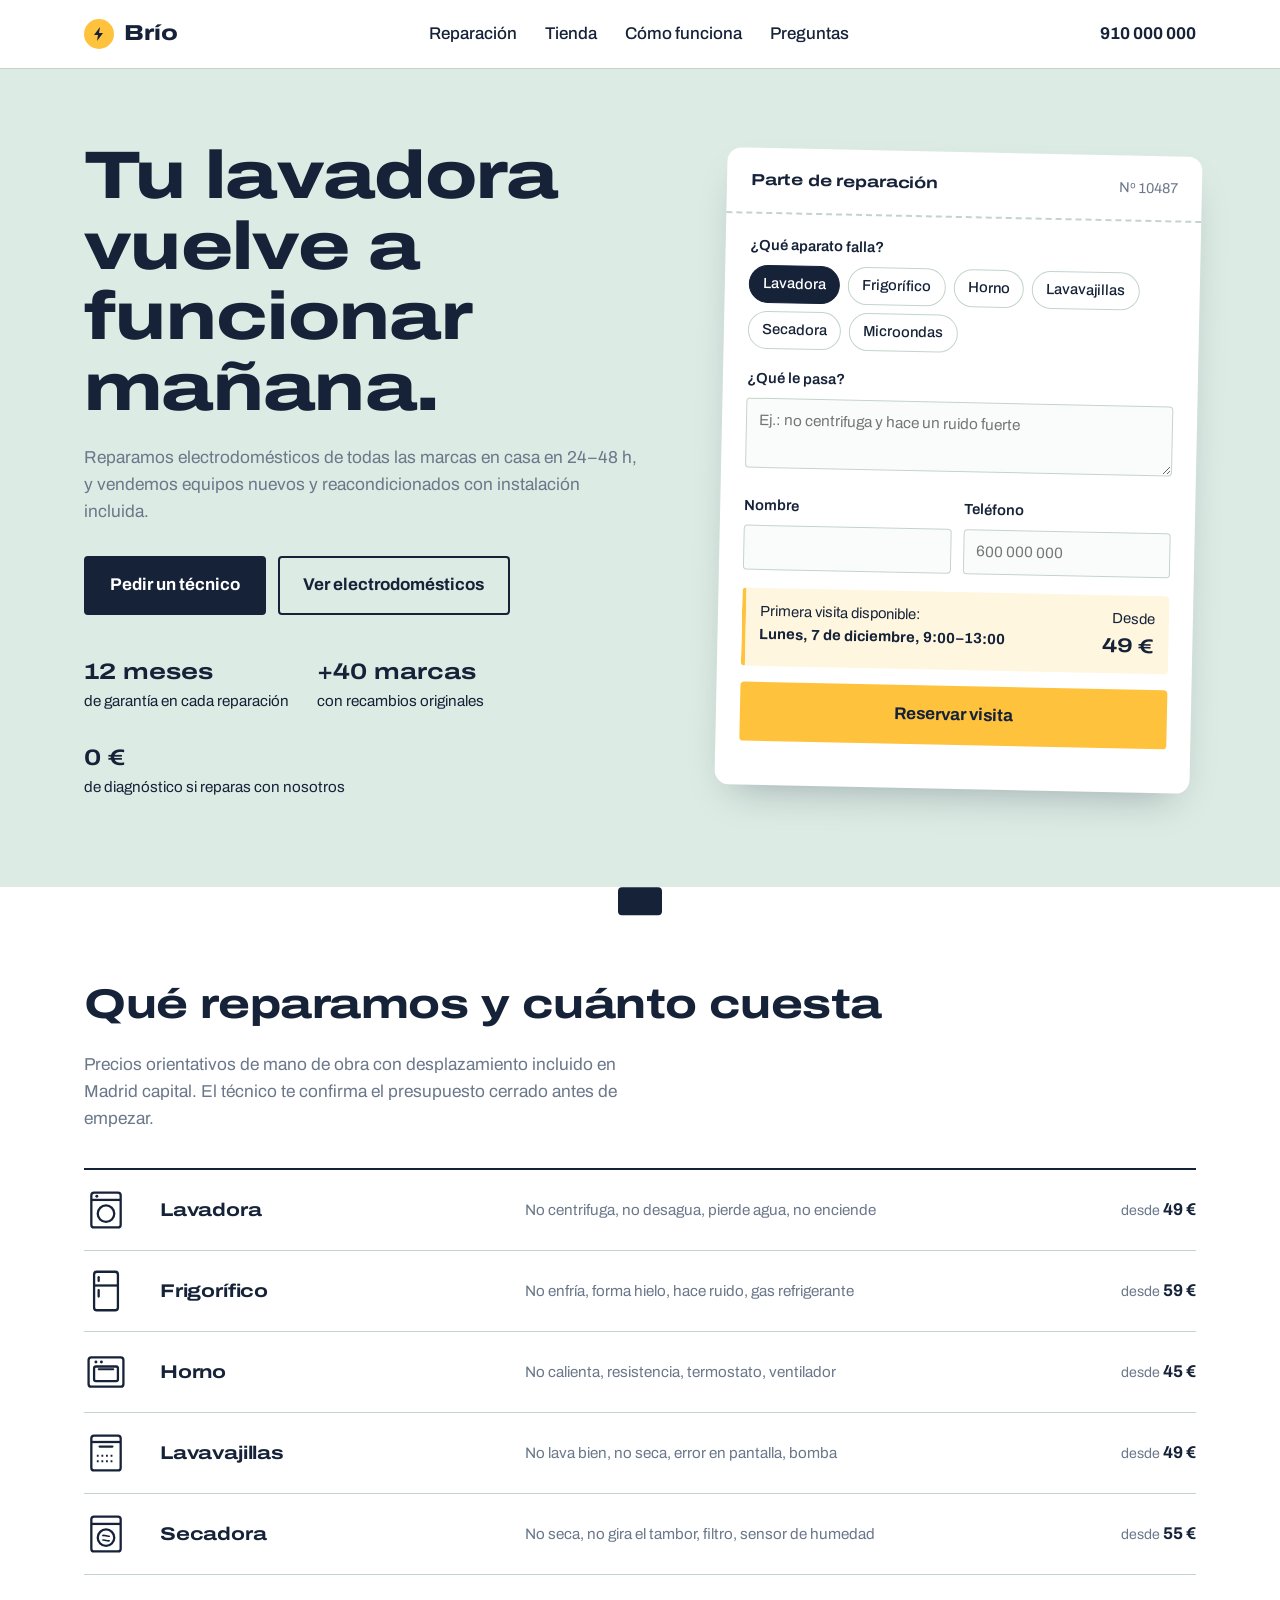
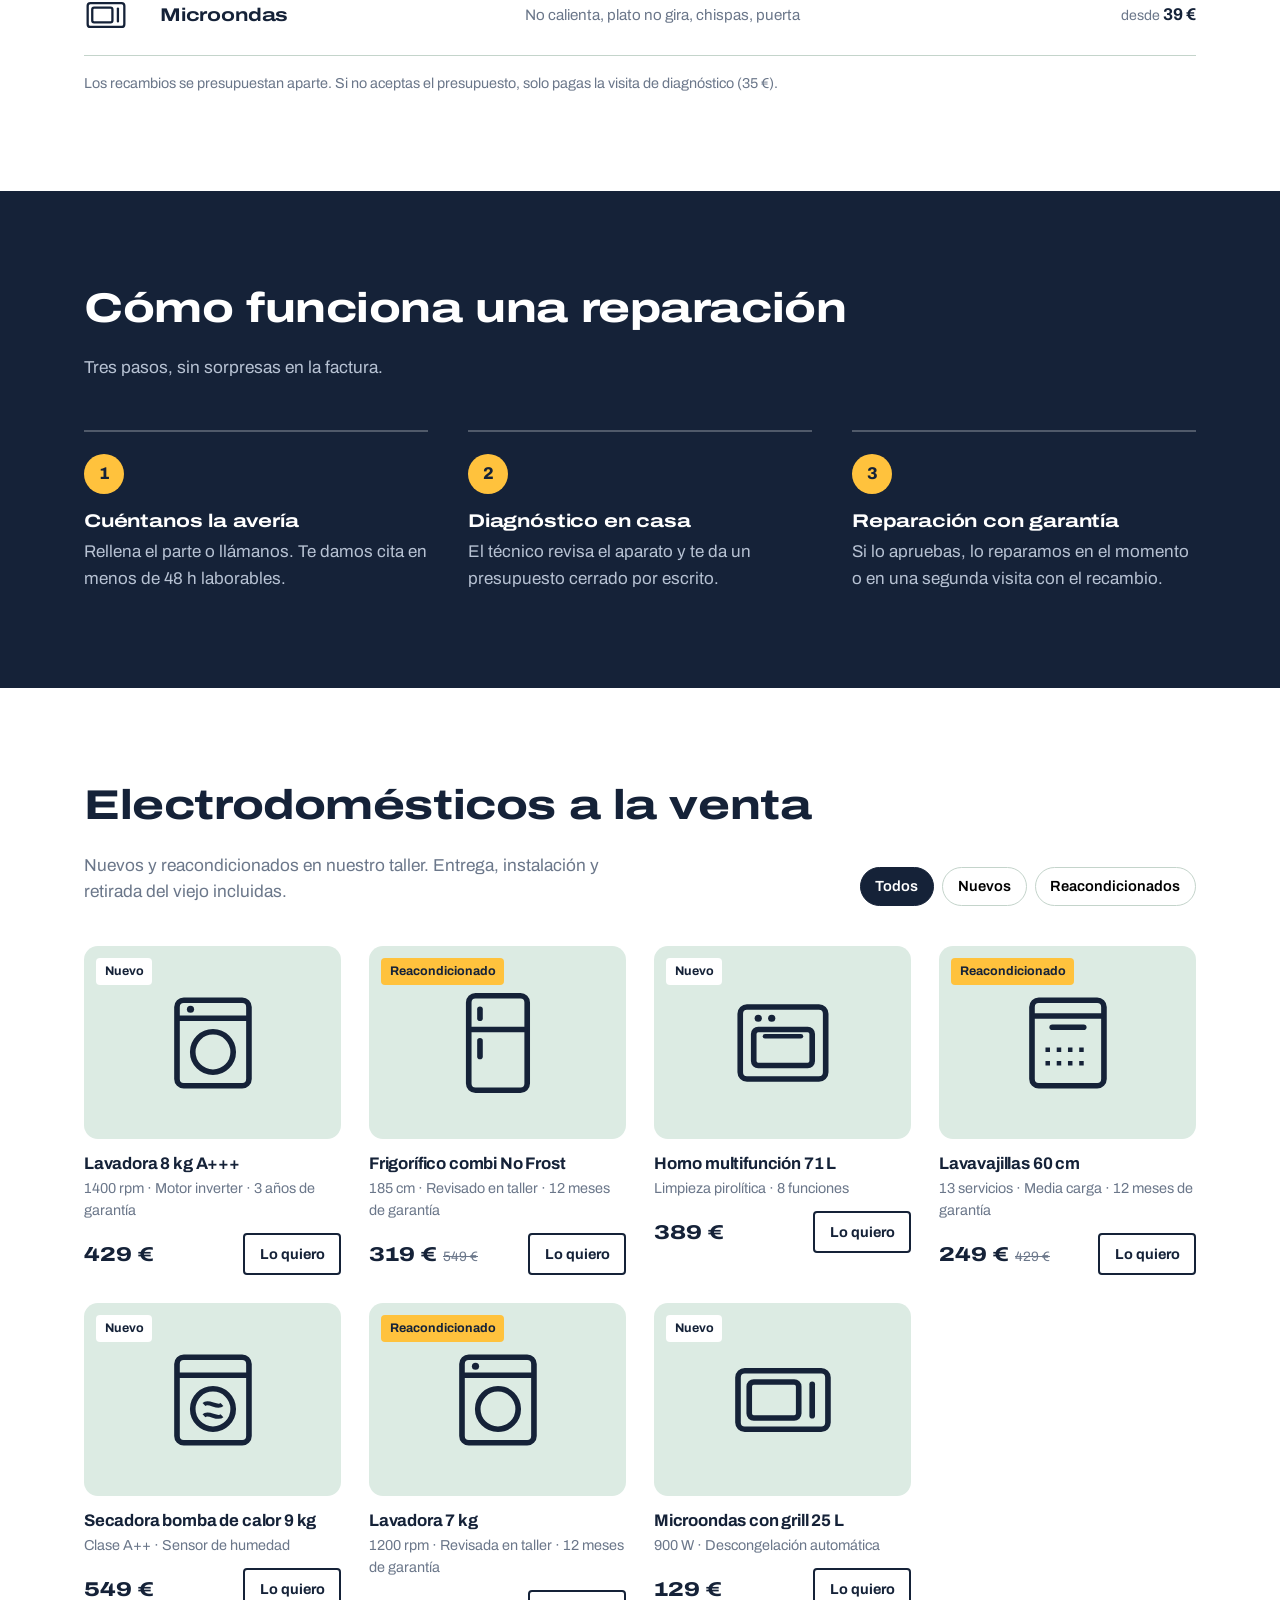
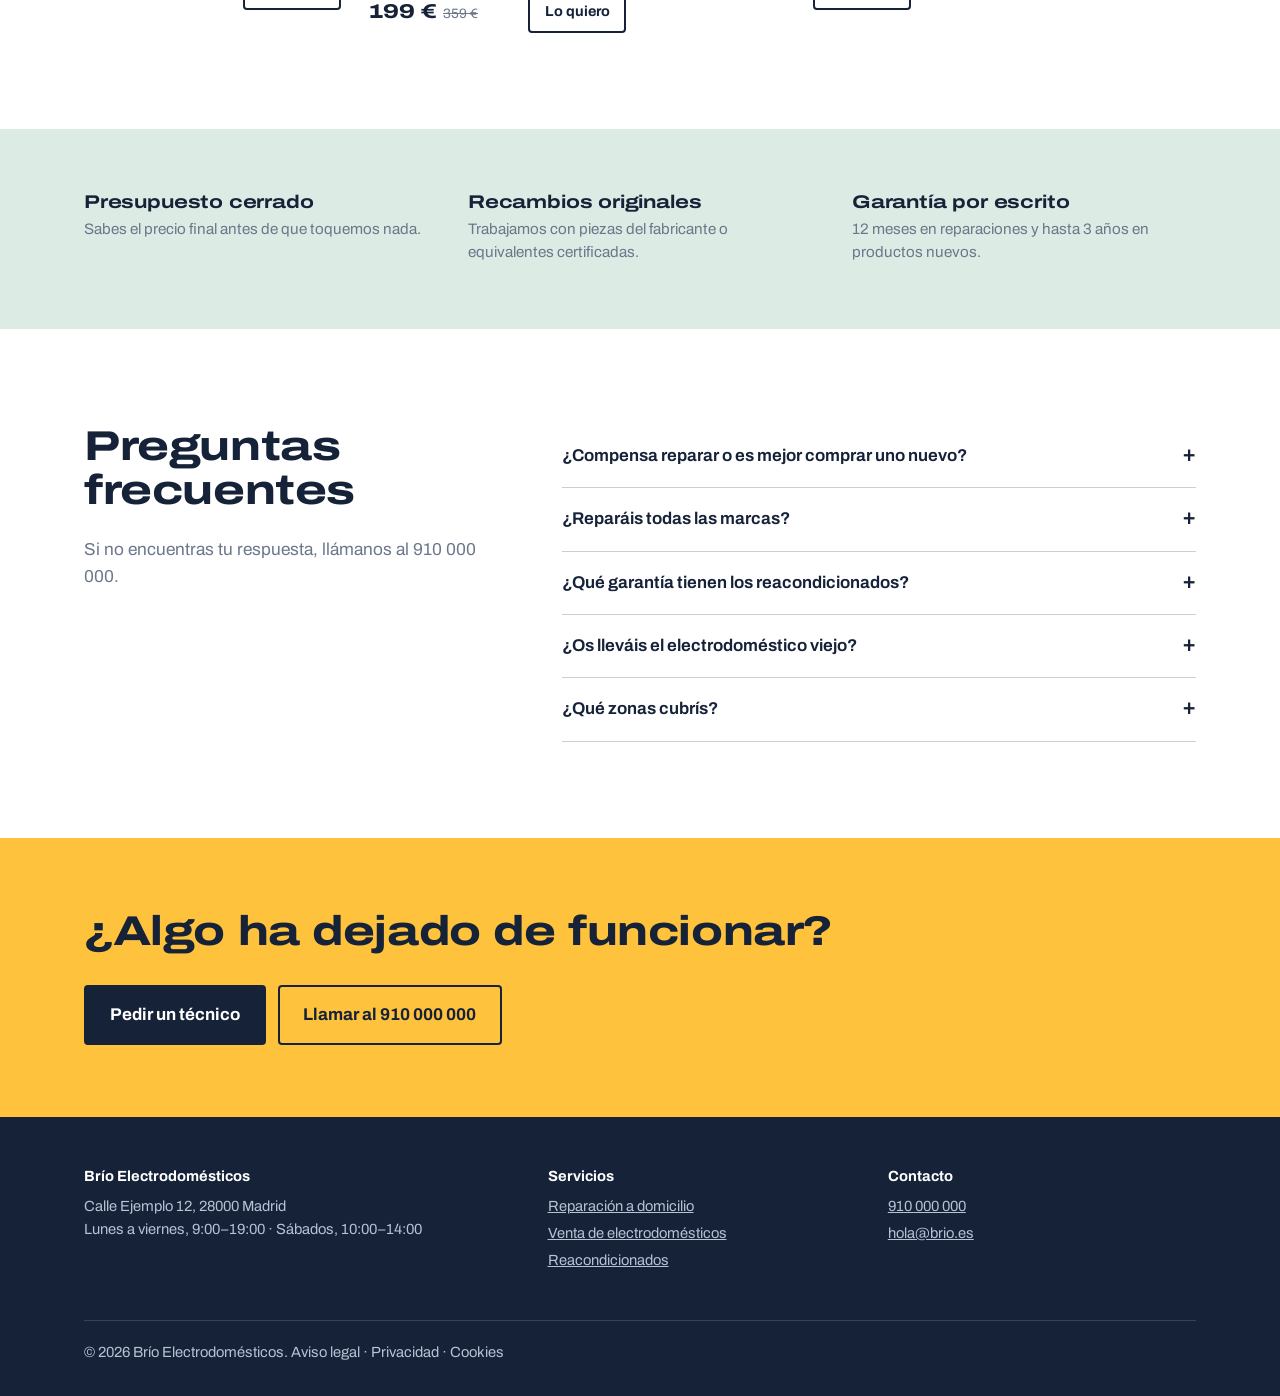
==== index.html @ 93dd2c4d "Update print statement from 'Hello' to 'Goodbye'" ====
<!DOCTYPE html>
<html lang="es">
<head>
<meta charset="UTF-8">
<meta name="viewport" content="width=device-width, initial-scale=1">
<title>Brío · Venta y reparación de electrodomésticos</title>
<meta name="description" content="Reparamos lavadoras, frigoríficos, hornos y más en 24–48 h. También vendemos electrodomésticos nuevos y reacondicionados con garantía.">
<link rel="preconnect" href="https://fonts.googleapis.com">
<link rel="preconnect" href="https://fonts.gstatic.com" crossorigin>
<link href="https://fonts.googleapis.com/css2?family=Archivo:wdth,wght@62..125,400..800&display=swap" rel="stylesheet">
<style>
  :root{
    --tinta:#152238;      /* azul tinta: texto y fondos oscuros */
    --esmalte:#DCEBE3;    /* verde esmalte de nevera antigua */
    --blanco:#FFFFFF;
    --aviso:#FFC23D;      /* amarillo de etiqueta técnica */
    --acero:#6B778A;      /* gris acero para texto secundario */
    --linea:#C4D4CB;
    --radio-s:4px;
    --radio-l:14px;
    --ancho:1160px;
    --fuente:"Archivo", "Helvetica Neue", Arial, sans-serif;
  }
  *{box-sizing:border-box;margin:0;padding:0}
  html{scroll-behavior:smooth}
  body{font-family:var(--fuente);color:var(--tinta);background:var(--blanco);line-height:1.55;font-size:17px}
  img,svg{display:block;max-width:100%}
  a{color:inherit}
  :focus-visible{outline:3px solid var(--aviso);outline-offset:3px}
  .contenedor{max-width:var(--ancho);margin:0 auto;padding:0 24px}

  h1,h2,h3{font-stretch:125%;line-height:1.05;letter-spacing:-.01em}
  h1{font-size:clamp(2.4rem,5.4vw,4.2rem);font-weight:800}
  h2{font-size:clamp(1.8rem,3.4vw,2.6rem);font-weight:750;margin-bottom:.6em}
  h3{font-size:1.15rem;font-weight:700}
  p.intro{max-width:56ch;color:var(--acero);font-size:1.08rem}

  .boton{display:inline-flex;align-items:center;justify-content:center;gap:.5em;font:inherit;font-weight:700;
    padding:.85em 1.4em;border-radius:var(--radio-s);border:2px solid var(--tinta);cursor:pointer;text-decoration:none;
    background:var(--tinta);color:var(--blanco);transition:background .15s,color .15s}
  .boton:hover{background:#243656}
  .boton.claro{background:transparent;color:var(--tinta)}
  .boton.claro:hover{background:var(--tinta);color:var(--blanco)}
  .boton.amarillo{background:var(--aviso);border-color:var(--aviso);color:var(--tinta)}
  .boton.amarillo:hover{background:#FFD36E}

  /* Cabecera */
  header{position:sticky;top:0;z-index:20;background:rgba(255,255,255,.94);backdrop-filter:blur(6px);border-bottom:1px solid var(--linea)}
  .barra{display:flex;align-items:center;justify-content:space-between;height:68px}
  .logo{display:flex;align-items:center;gap:10px;font-weight:800;font-stretch:125%;font-size:1.35rem;text-decoration:none}
  .logo span.enchufe{width:30px;height:30px;border-radius:50%;background:var(--aviso);display:grid;place-items:center}
  nav ul{display:flex;gap:28px;list-style:none}
  nav a{text-decoration:none;font-weight:500}
  nav a:hover{text-decoration:underline;text-underline-offset:4px}
  .telefono{font-weight:700;text-decoration:none;white-space:nowrap}
  .menu-movil{display:none;background:none;border:0;font:inherit;font-weight:700;cursor:pointer;padding:8px}

  /* Hero */
  .hero{background:var(--esmalte);padding:72px 0 88px;overflow:hidden}
  .hero .contenedor{display:grid;grid-template-columns:1.1fr .9fr;gap:56px;align-items:center}
  .hero h1{margin-bottom:22px}
  .hero-acciones{display:flex;flex-wrap:wrap;gap:12px;margin-top:30px}
  .datos-hero{display:flex;flex-wrap:wrap;gap:28px;margin-top:40px;font-size:.95rem}
  .datos-hero strong{display:block;font-size:1.4rem;font-stretch:125%}

  /* Parte de reparación (elemento protagonista) */
  .parte{background:var(--blanco);border-radius:var(--radio-l);box-shadow:0 18px 40px -18px rgba(21,34,56,.35);
    position:relative;transform:rotate(1.2deg)}
  .parte::before{content:"";position:absolute;left:0;right:0;top:64px;border-top:2px dashed var(--linea)}
  .parte-cabecera{display:flex;justify-content:space-between;align-items:center;padding:20px 24px;height:64px}
  .parte-cabecera h3{font-size:1rem}
  .parte-cabecera .num{font-variant-numeric:tabular-nums;color:var(--acero);font-size:.9rem}
  .parte-cuerpo{padding:22px 24px 24px}
  .parte label, .parte legend{font-weight:600;font-size:.92rem;display:block;margin-bottom:8px}
  .parte fieldset{border:0;margin-bottom:18px}
  .chips{display:flex;flex-wrap:wrap;gap:8px}
  .chips input{position:absolute;opacity:0;pointer-events:none}
  .chips label{margin:0;font-weight:500;padding:.45em .9em;border:1.5px solid var(--linea);border-radius:999px;cursor:pointer;font-size:.92rem}
  .chips input:checked + label{background:var(--tinta);border-color:var(--tinta);color:var(--blanco)}
  .chips input:focus-visible + label{outline:3px solid var(--aviso);outline-offset:2px}
  .parte input[type=text], .parte input[type=tel], .parte textarea{width:100%;font:inherit;font-size:.95rem;padding:.65em .8em;
    border:1.5px solid var(--linea);border-radius:var(--radio-s);background:#FAFCFB}
  .parte textarea{resize:vertical;min-height:70px}
  .fila{display:grid;grid-template-columns:1fr 1fr;gap:12px;margin-bottom:18px}
  .estimacion{display:flex;justify-content:space-between;align-items:baseline;background:#FFF6DF;border-left:4px solid var(--aviso);
    padding:12px 14px;border-radius:var(--radio-s);margin-bottom:16px;font-size:.92rem}
  .estimacion strong{font-size:1.25rem;font-stretch:125%}
  .parte .boton{width:100%}
  .error{color:#B3261E;font-size:.85rem;margin-top:6px;min-height:1em}
  .confirmacion{display:none;text-align:center;padding:12px 0 4px}
  .confirmacion.visible{display:block}
  .confirmacion .check{width:54px;height:54px;border-radius:50%;background:var(--aviso);display:grid;place-items:center;margin:0 auto 14px}
  .confirmacion p{color:var(--acero);margin:8px 0 18px}

  section{padding:96px 0}

  /* Qué reparamos: lista tipo tarifa */
  .tarifa{border-top:2px solid var(--tinta);margin-top:36px}
  .tarifa-fila{display:grid;grid-template-columns:56px 1.2fr 2fr auto;gap:20px;align-items:center;padding:18px 0;border-bottom:1px solid var(--linea)}
  .tarifa-fila svg{width:44px;height:44px}
  .tarifa-fila p{color:var(--acero);font-size:.95rem}
  .tarifa-fila .precio{font-weight:700;white-space:nowrap}
  .tarifa-fila .precio small{font-weight:400;color:var(--acero)}
  .nota{font-size:.9rem;color:var(--acero);margin-top:16px}

  /* Proceso */
  .proceso{background:var(--tinta);color:var(--blanco)}
  .proceso p.intro{color:#B7C2D3}
  .pasos{display:grid;grid-template-columns:repeat(3,1fr);gap:40px;margin-top:48px;list-style:none;counter-reset:paso}
  .pasos li{counter-increment:paso;border-top:2px solid rgba(255,255,255,.25);padding-top:22px}
  .pasos li::before{content:counter(paso);display:grid;place-items:center;width:40px;height:40px;border-radius:50%;
    background:var(--aviso);color:var(--tinta);font-weight:800;margin-bottom:18px}
  .pasos h3{margin-bottom:8px}
  .pasos p{color:#B7C2D3}

  /* Tienda */
  .tienda-cab{display:flex;justify-content:space-between;align-items:flex-end;gap:24px;flex-wrap:wrap}
  .filtros{display:flex;gap:8px;flex-wrap:wrap}
  .filtros button{font:inherit;font-size:.92rem;font-weight:600;padding:.5em 1em;border-radius:999px;border:1.5px solid var(--linea);background:var(--blanco);cursor:pointer}
  .filtros button[aria-pressed=true]{background:var(--tinta);border-color:var(--tinta);color:var(--blanco)}
  .productos{display:grid;grid-template-columns:repeat(auto-fill,minmax(250px,1fr));gap:28px;margin-top:40px}
  .producto{display:flex;flex-direction:column}
  .producto .foto{background:var(--esmalte);border-radius:var(--radio-l);aspect-ratio:4/3;display:grid;place-items:center;position:relative}
  .producto .foto svg{width:42%;height:auto}
  .etiqueta{position:absolute;top:12px;left:12px;font-size:.78rem;font-weight:700;padding:.3em .7em;border-radius:var(--radio-s);background:var(--blanco)}
  .etiqueta.reac{background:var(--aviso)}
  .producto h3{margin:16px 0 4px;font-stretch:100%;font-size:1.05rem}
  .producto .detalle{color:var(--acero);font-size:.9rem}
  .producto .pie{display:flex;justify-content:space-between;align-items:center;margin-top:12px}
  .producto .pvp{font-weight:800;font-size:1.25rem;font-stretch:125%}
  .producto .pvp del{font-weight:400;font-size:.85rem;color:var(--acero);margin-left:6px;font-stretch:100%}
  .producto .boton{padding:.55em 1em;font-size:.9rem}
  .vacio{grid-column:1/-1;color:var(--acero)}

  /* Garantía */
  .garantia{background:var(--esmalte);padding:64px 0}
  .garantia .contenedor{display:grid;grid-template-columns:repeat(3,1fr);gap:40px}
  .garantia h3{margin-bottom:6px}
  .garantia p{color:var(--acero);font-size:.95rem}

  /* FAQ */
  .faq .contenedor{display:grid;grid-template-columns:.8fr 1.2fr;gap:56px}
  details{border-bottom:1px solid var(--linea);padding:18px 0}
  summary{cursor:pointer;font-weight:650;list-style:none;display:flex;justify-content:space-between;gap:16px}
  summary::-webkit-details-marker{display:none}
  summary::after{content:"+";font-size:1.4rem;line-height:1;transition:transform .2s}
  details[open] summary::after{transform:rotate(45deg)}
  details p{color:var(--acero);margin-top:10px;max-width:62ch}

  /* Contacto / footer */
  .contacto{background:var(--aviso);padding:72px 0}
  .contacto .contenedor{display:flex;justify-content:space-between;align-items:center;gap:32px;flex-wrap:wrap}
  .contacto h2{margin:0}
  footer{background:var(--tinta);color:#B7C2D3;padding:48px 0 32px;font-size:.92rem}
  footer .contenedor{display:grid;grid-template-columns:1.4fr 1fr 1fr;gap:32px}
  footer strong{color:var(--blanco);display:block;margin-bottom:8px}
  footer ul{list-style:none}
  footer li{margin-bottom:4px}
  .legal{grid-column:1/-1;border-top:1px solid rgba(255,255,255,.15);padding-top:20px;margin-top:12px}

  /* Aviso flotante (añadir al carrito) */
  .toast{position:fixed;left:50%;bottom:24px;transform:translate(-50%,140%);background:var(--tinta);color:var(--blanco);
    padding:14px 22px;border-radius:var(--radio-s);font-weight:600;transition:transform .3s;z-index:50}
  .toast.visible{transform:translate(-50%,0)}

  /* Responsive */
  @media (max-width:900px){
    .hero .contenedor,.faq .contenedor{grid-template-columns:1fr}
    .parte{transform:none}
    .pasos,.garantia .contenedor{grid-template-columns:1fr;gap:28px}
    .tarifa-fila{grid-template-columns:44px 1fr auto}
    .tarifa-fila p{grid-column:2/4;grid-row:2}
    footer .contenedor{grid-template-columns:1fr}
    nav{display:none;position:absolute;top:68px;left:0;right:0;background:var(--blanco);border-bottom:1px solid var(--linea);padding:16px 24px}
    nav.abierto{display:block}
    nav ul{flex-direction:column;gap:14px}
    .menu-movil{display:block}
    .telefono{display:none}
    section{padding:72px 0}
  }
  @media (max-width:480px){ .fila{grid-template-columns:1fr} }
  @media (prefers-reduced-motion:reduce){ *{transition:none!important;scroll-behavior:auto!important} }
</style>
</head>
<body>

<!-- Iconos reutilizables -->
<svg width="0" height="0" style="position:absolute" aria-hidden="true">
  <symbol id="i-lavadora" viewBox="0 0 48 48"><rect x="8" y="5" width="32" height="38" rx="3" fill="none" stroke="currentColor" stroke-width="2.5"/><line x1="8" y1="13" x2="40" y2="13" stroke="currentColor" stroke-width="2.5"/><circle cx="24" cy="28" r="9" fill="none" stroke="currentColor" stroke-width="2.5"/><circle cx="14" cy="9" r="1.6" fill="currentColor"/></symbol>
  <symbol id="i-frigorifico" viewBox="0 0 48 48"><rect x="11" y="3" width="26" height="42" rx="3" fill="none" stroke="currentColor" stroke-width="2.5"/><line x1="11" y1="18" x2="37" y2="18" stroke="currentColor" stroke-width="2.5"/><line x1="16" y1="9" x2="16" y2="13" stroke="currentColor" stroke-width="2.5" stroke-linecap="round"/><line x1="16" y1="23" x2="16" y2="30" stroke="currentColor" stroke-width="2.5" stroke-linecap="round"/></symbol>
  <symbol id="i-horno" viewBox="0 0 48 48"><rect x="5" y="8" width="38" height="32" rx="3" fill="none" stroke="currentColor" stroke-width="2.5"/><rect x="11" y="18" width="26" height="16" rx="2" fill="none" stroke="currentColor" stroke-width="2.5"/><circle cx="13" cy="13" r="1.6" fill="currentColor"/><circle cx="19" cy="13" r="1.6" fill="currentColor"/><line x1="16" y1="21" x2="32" y2="21" stroke="currentColor" stroke-width="2" stroke-linecap="round"/></symbol>
  <symbol id="i-lavavajillas" viewBox="0 0 48 48"><rect x="8" y="5" width="32" height="38" rx="3" fill="none" stroke="currentColor" stroke-width="2.5"/><line x1="8" y1="12" x2="40" y2="12" stroke="currentColor" stroke-width="2.5"/><line x1="17" y1="17" x2="31" y2="17" stroke="currentColor" stroke-width="2.5" stroke-linecap="round"/><path d="M14 27h20M14 33h20" stroke="currentColor" stroke-width="2" stroke-dasharray="2 3"/></symbol>
  <symbol id="i-secadora" viewBox="0 0 48 48"><rect x="8" y="5" width="32" height="38" rx="3" fill="none" stroke="currentColor" stroke-width="2.5"/><line x1="8" y1="13" x2="40" y2="13" stroke="currentColor" stroke-width="2.5"/><circle cx="24" cy="28" r="9" fill="none" stroke="currentColor" stroke-width="2.5"/><path d="M20 26c2-2 6 2 8 0M20 31c2-2 6 2 8 0" fill="none" stroke="currentColor" stroke-width="1.8"/></symbol>
  <symbol id="i-microondas" viewBox="0 0 48 48"><rect x="4" y="11" width="40" height="26" rx="3" fill="none" stroke="currentColor" stroke-width="2.5"/><rect x="9" y="16" width="22" height="16" rx="2" fill="none" stroke="currentColor" stroke-width="2.5"/><line x1="37" y1="17" x2="37" y2="31" stroke="currentColor" stroke-width="2.5" stroke-linecap="round"/></symbol>
</svg>

<header>
  <div class="contenedor barra">
    <a href="#" class="logo" aria-label="Brío, inicio">
      <span class="enchufe" aria-hidden="true">
        <svg width="16" height="16" viewBox="0 0 16 16"><path d="M9 1 3 9h4l-1 6 6-8H8l1-6z" fill="#152238"/></svg>
      </span>Brío
    </a>
    <button class="menu-movil" aria-expanded="false" aria-controls="menu">Menú</button>
    <nav id="menu" aria-label="Principal">
      <ul>
        <li><a href="#reparacion">Reparación</a></li>
        <li><a href="#tienda">Tienda</a></li>
        <li><a href="#como-funciona">Cómo funciona</a></li>
        <li><a href="#preguntas">Preguntas</a></li>
      </ul>
    </nav>
    <a class="telefono" href="tel:+34910000000">910 000 000</a>
  </div>
</header>

<main>
  <!-- HERO -->
  <section class="hero" aria-labelledby="titulo-hero">
    <div class="contenedor">
      <div>
        <h1 id="titulo-hero">Tu lavadora vuelve a funcionar mañana.</h1>
        <p class="intro">Reparamos electrodomésticos de todas las marcas en casa en 24–48 h, y vendemos equipos nuevos y reacondicionados con instalación incluida.</p>
        <div class="hero-acciones">
          <a href="#parte" class="boton">Pedir un técnico</a>
          <a href="#tienda" class="boton claro">Ver electrodomésticos</a>
        </div>
        <div class="datos-hero">
          <div><strong>12 meses</strong>de garantía en cada reparación</div>
          <div><strong>+40 marcas</strong>con recambios originales</div>
          <div><strong>0 €</strong>de diagnóstico si reparas con nosotros</div>
        </div>
      </div>

      <form class="parte" id="parte" novalidate aria-labelledby="titulo-parte">
        <div class="parte-cabecera">
          <h3 id="titulo-parte">Parte de reparación</h3>
          <span class="num" id="num-parte">Nº —</span>
        </div>
        <div class="parte-cuerpo">
          <div id="paso-form">
            <fieldset>
              <legend>¿Qué aparato falla?</legend>
              <div class="chips" id="chips-aparato"></div>
            </fieldset>
            <div style="margin-bottom:18px">
              <label for="averia">¿Qué le pasa?</label>
              <textarea id="averia" placeholder="Ej.: no centrifuga y hace un ruido fuerte"></textarea>
            </div>
            <div class="fila">
              <div>
                <label for="nombre">Nombre</label>
                <input type="text" id="nombre" autocomplete="name">
              </div>
              <div>
                <label for="tel">Teléfono</label>
                <input type="tel" id="tel" autocomplete="tel" placeholder="600 000 000">
              </div>
            </div>
            <div class="estimacion" aria-live="polite">
              <span>Primera visita disponible:<br><b id="cita">—</b></span>
              <span style="text-align:right">Desde<br><strong id="precio-est">—</strong></span>
            </div>
            <button type="submit" class="boton amarillo">Reservar visita</button>
            <p class="error" id="error" role="alert"></p>
          </div>
          <div class="confirmacion" id="confirmacion" aria-live="polite">
            <div class="check" aria-hidden="true"><svg width="26" height="26" viewBox="0 0 24 24"><path d="M5 12.5 10 17l9-10" fill="none" stroke="#152238" stroke-width="3" stroke-linecap="round" stroke-linejoin="round"/></svg></div>
            <h3>Visita reservada</h3>
            <p id="texto-confirmacion"></p>
            <button type="button" class="boton claro" id="nuevo-parte">Crear otro parte</button>
          </div>
        </div>
      </form>
    </div>
  </section>

  <!-- QUÉ REPARAMOS -->
  <section id="reparacion" aria-labelledby="titulo-rep">
    <div class="contenedor">
      <h2 id="titulo-rep">Qué reparamos y cuánto cuesta</h2>
      <p class="intro">Precios orientativos de mano de obra con desplazamiento incluido en Madrid capital. El técnico te confirma el presupuesto cerrado antes de empezar.</p>
      <div class="tarifa" id="tarifa"></div>
      <p class="nota">Los recambios se presupuestan aparte. Si no aceptas el presupuesto, solo pagas la visita de diagnóstico (35 €).</p>
    </div>
  </section>

  <!-- CÓMO FUNCIONA -->
  <section class="proceso" id="como-funciona" aria-labelledby="titulo-proc">
    <div class="contenedor">
      <h2 id="titulo-proc">Cómo funciona una reparación</h2>
      <p class="intro">Tres pasos, sin sorpresas en la factura.</p>
      <ol class="pasos">
        <li><h3>Cuéntanos la avería</h3><p>Rellena el parte o llámanos. Te damos cita en menos de 48 h laborables.</p></li>
        <li><h3>Diagnóstico en casa</h3><p>El técnico revisa el aparato y te da un presupuesto cerrado por escrito.</p></li>
        <li><h3>Reparación con garantía</h3><p>Si lo apruebas, lo reparamos en el momento o en una segunda visita con el recambio.</p></li>
      </ol>
    </div>
  </section>

  <!-- TIENDA -->
  <section id="tienda" aria-labelledby="titulo-tienda">
    <div class="contenedor">
      <div class="tienda-cab">
        <div>
          <h2 id="titulo-tienda">Electrodomésticos a la venta</h2>
          <p class="intro">Nuevos y reacondicionados en nuestro taller. Entrega, instalación y retirada del viejo incluidas.</p>
        </div>
        <div class="filtros" role="group" aria-label="Filtrar productos">
          <button type="button" data-filtro="todos" aria-pressed="true">Todos</button>
          <button type="button" data-filtro="nuevo" aria-pressed="false">Nuevos</button>
          <button type="button" data-filtro="reacondicionado" aria-pressed="false">Reacondicionados</button>
        </div>
      </div>
      <div class="productos" id="productos"></div>
    </div>
  </section>

  <!-- GARANTÍA -->
  <div class="garantia">
    <div class="contenedor">
      <div><h3>Presupuesto cerrado</h3><p>Sabes el precio final antes de que toquemos nada.</p></div>
      <div><h3>Recambios originales</h3><p>Trabajamos con piezas del fabricante o equivalentes certificadas.</p></div>
      <div><h3>Garantía por escrito</h3><p>12 meses en reparaciones y hasta 3 años en productos nuevos.</p></div>
    </div>
  </div>

  <!-- FAQ -->
  <section class="faq" id="preguntas" aria-labelledby="titulo-faq">
    <div class="contenedor">
      <div>
        <h2 id="titulo-faq">Preguntas frecuentes</h2>
        <p class="intro">Si no encuentras tu respuesta, llámanos al 910 000 000.</p>
      </div>
      <div>
        <details><summary>¿Compensa reparar o es mejor comprar uno nuevo?</summary><p>Como regla general, si la reparación supera el 50 % del precio de un aparato nuevo equivalente y el tuyo tiene más de 8 años, te recomendamos cambiarlo. El técnico te lo dirá con franqueza.</p></details>
        <details><summary>¿Reparáis todas las marcas?</summary><p>Sí, trabajamos con más de 40 marcas, incluidas las más habituales de gama doméstica y encastrable.</p></details>
        <details><summary>¿Qué garantía tienen los reacondicionados?</summary><p>12 meses de garantía total. Cada equipo pasa una revisión completa, limpieza y sustitución de piezas de desgaste.</p></details>
        <details><summary>¿Os lleváis el electrodoméstico viejo?</summary><p>Sí, al entregar uno nuevo retiramos el antiguo sin coste y lo llevamos a un punto limpio autorizado.</p></details>
        <details><summary>¿Qué zonas cubrís?</summary><p>Madrid capital y municipios del área metropolitana. Fuera de esa zona, consulta el suplemento de desplazamiento.</p></details>
      </div>
    </div>
  </section>

  <div class="contacto">
    <div class="contenedor">
      <h2>¿Algo ha dejado de funcionar?</h2>
      <div class="hero-acciones" style="margin:0">
        <a href="#parte" class="boton">Pedir un técnico</a>
        <a href="tel:+34910000000" class="boton claro">Llamar al 910 000 000</a>
      </div>
    </div>
  </div>
</main>

<footer>
  <div class="contenedor">
    <div><strong>Brío Electrodomésticos</strong>Calle Ejemplo 12, 28000 Madrid<br>Lunes a viernes, 9:00–19:00 · Sábados, 10:00–14:00</div>
    <div><strong>Servicios</strong><ul><li><a href="#reparacion">Reparación a domicilio</a></li><li><a href="#tienda">Venta de electrodomésticos</a></li><li><a href="#tienda">Reacondicionados</a></li></ul></div>
    <div><strong>Contacto</strong><ul><li><a href="tel:+34910000000">910 000 000</a></li><li><a href="mailto:hola@brio.es">hola@brio.es</a></li></ul></div>
    <div class="legal">© <span id="anio"></span> Brío Electrodomésticos. Aviso legal · Privacidad · Cookies</div>
  </div>
</footer>

<div class="toast" id="toast" role="status" aria-live="polite"></div>

<script>
  // ---------- Datos ----------
  const APARATOS = [
    {id:"lavadora",    nombre:"Lavadora",     desde:49, averias:"No centrifuga, no desagua, pierde agua, no enciende"},
    {id:"frigorifico", nombre:"Frigorífico",  desde:59, averias:"No enfría, forma hielo, hace ruido, gas refrigerante"},
    {id:"horno",       nombre:"Horno",        desde:45, averias:"No calienta, resistencia, termostato, ventilador"},
    {id:"lavavajillas",nombre:"Lavavajillas", desde:49, averias:"No lava bien, no seca, error en pantalla, bomba"},
    {id:"secadora",    nombre:"Secadora",     desde:55, averias:"No seca, no gira el tambor, filtro, sensor de humedad"},
    {id:"microondas",  nombre:"Microondas",   desde:39, averias:"No calienta, plato no gira, chispas, puerta"}
  ];

  const PRODUCTOS = [
    {nombre:"Lavadora 8 kg A+++",           tipo:"lavadora",    estado:"nuevo",           detalle:"1400 rpm · Motor inverter · 3 años de garantía", precio:429},
    {nombre:"Frigorífico combi No Frost",   tipo:"frigorifico", estado:"reacondicionado", detalle:"185 cm · Revisado en taller · 12 meses de garantía", precio:319, antes:549},
    {nombre:"Horno multifunción 71 L",      tipo:"horno",       estado:"nuevo",           detalle:"Limpieza pirolítica · 8 funciones", precio:389},
    {nombre:"Lavavajillas 60 cm",           tipo:"lavavajillas",estado:"reacondicionado", detalle:"13 servicios · Media carga · 12 meses de garantía", precio:249, antes:429},
    {nombre:"Secadora bomba de calor 9 kg", tipo:"secadora",    estado:"nuevo",           detalle:"Clase A++ · Sensor de humedad", precio:549},
    {nombre:"Lavadora 7 kg",                tipo:"lavadora",    estado:"reacondicionado", detalle:"1200 rpm · Revisada en taller · 12 meses de garantía", precio:199, antes:359},
    {nombre:"Microondas con grill 25 L",    tipo:"microondas",  estado:"nuevo",           detalle:"900 W · Descongelación automática", precio:129}
  ];

  const icono = id => `<svg aria-hidden="true"><use href="#i-${id}"/></svg>`;
  const euros = n => n.toLocaleString("es-ES") + " €";

  // ---------- Tarifa de reparación ----------
  document.getElementById("tarifa").innerHTML = APARATOS.map(a => `
    <div class="tarifa-fila">
      ${icono(a.id)}
      <h3>${a.nombre}</h3>
      <p>${a.averias}</p>
      <span class="precio"><small>desde</small> ${euros(a.desde)}</span>
    </div>`).join("");

  // ---------- Parte de reparación ----------
  const chips = document.getElementById("chips-aparato");
  chips.innerHTML = APARATOS.map((a,i) => `
    <input type="radio" name="aparato" id="ap-${a.id}" value="${a.id}" ${i===0?"checked":""}>
    <label for="ap-${a.id}">${a.nombre}</label>`).join("");

  // Próximo día laborable a partir de mañana (lunes a sábado)
  function proximaCita(){
    const d = new Date();
    d.setDate(d.getDate()+1);
    while(d.getDay()===0) d.setDate(d.getDate()+1);
    const franja = d.getDay()===6 ? "10:00–14:00" : "9:00–13:00";
    const fecha = d.toLocaleDateString("es-ES",{weekday:"long",day:"numeric",month:"long"});
    return fecha.charAt(0).toUpperCase()+fecha.slice(1)+", "+franja;
  }

  function actualizarEstimacion(){
    const sel = document.querySelector('input[name="aparato"]:checked');
    const ap = APARATOS.find(a => a.id===sel.value);
    document.getElementById("precio-est").textContent = euros(ap.desde);
    document.getElementById("cita").textContent = proximaCita();
  }
  function nuevoNumero(){
    document.getElementById("num-parte").textContent = "Nº " + String(Math.floor(10000+Math.random()*89999));
  }
  chips.addEventListener("change", actualizarEstimacion);
  actualizarEstimacion(); nuevoNumero();

  const form = document.getElementById("parte");
  const error = document.getElementById("error");
  form.addEventListener("submit", e => {
    e.preventDefault();
    const nombre = document.getElementById("nombre").value.trim();
    const tel = document.getElementById("tel").value.replace(/\s/g,"");
    if(!nombre){ error.textContent = "Escribe tu nombre para reservar la visita."; document.getElementById("nombre").focus(); return; }
    if(!/^(\+34)?[6789]\d{8}$/.test(tel)){ error.textContent = "Revisa el teléfono: debe tener 9 cifras."; document.getElementById("tel").focus(); return; }
    error.textContent = "";
    const ap = APARATOS.find(a => a.id===document.querySelector('input[name="aparato"]:checked').value);
    document.getElementById("texto-confirmacion").textContent =
      `${nombre}, te llamaremos al ${tel} para confirmar la visita de tu ${ap.nombre.toLowerCase()}: ${proximaCita()}.`;
    document.getElementById("paso-form").hidden = true;
    document.getElementById("confirmacion").classList.add("visible");
    // Aquí conectarías el envío real (fetch a tu backend, formulario, etc.)
  });
  document.getElementById("nuevo-parte").addEventListener("click", () => {
    form.reset(); actualizarEstimacion(); nuevoNumero();
    document.getElementById("paso-form").hidden = false;
    document.getElementById("confirmacion").classList.remove("visible");
  });

  // ---------- Tienda con filtros ----------
  const contProductos = document.getElementById("productos");
  function pintarProductos(filtro){
    const lista = filtro==="todos" ? PRODUCTOS : PRODUCTOS.filter(p => p.estado===filtro);
    contProductos.innerHTML = lista.length ? lista.map(p => `
      <article class="producto">
        <div class="foto">
          <span class="etiqueta ${p.estado==="reacondicionado"?"reac":""}">${p.estado==="nuevo"?"Nuevo":"Reacondicionado"}</span>
          ${icono(p.tipo)}
        </div>
        <h3>${p.nombre}</h3>
        <p class="detalle">${p.detalle}</p>
        <div class="pie">
          <span class="pvp">${euros(p.precio)}${p.antes?`<del>${euros(p.antes)}</del>`:""}</span>
          <button class="boton claro" data-producto="${p.nombre}">Lo quiero</button>
        </div>
      </article>`).join("") : `<p class="vacio">No hay productos en esta categoría ahora mismo.</p>`;
  }
  pintarProductos("todos");

  document.querySelectorAll(".filtros button").forEach(b => b.addEventListener("click", () => {
    document.querySelectorAll(".filtros button").forEach(x => x.setAttribute("aria-pressed","false"));
    b.setAttribute("aria-pressed","true");
    pintarProductos(b.dataset.filtro);
  }));

  const toast = document.getElementById("toast");
  let tiempoToast;
  contProductos.addEventListener("click", e => {
    const btn = e.target.closest("[data-producto]");
    if(!btn) return;
    toast.textContent = `Hemos apuntado tu interés en «${btn.dataset.producto}». Te llamaremos para cerrar la entrega.`;
    toast.classList.add("visible");
    clearTimeout(tiempoToast);
    tiempoToast = setTimeout(() => toast.classList.remove("visible"), 3500);
  });

  // ---------- Menú móvil ----------
  const botonMenu = document.querySelector(".menu-movil");
  const menu = document.getElementById("menu");
  botonMenu.addEventListener("click", () => {
    const abierto = menu.classList.toggle("abierto");
    botonMenu.setAttribute("aria-expanded", abierto);
  });
  menu.addEventListener("click", e => { if(e.target.tagName==="A"){ menu.classList.remove("abierto"); botonMenu.setAttribute("aria-expanded","false"); }});

  document.getElementById("anio").textContent = new Date().getFullYear();
</script>
</body>
</html>
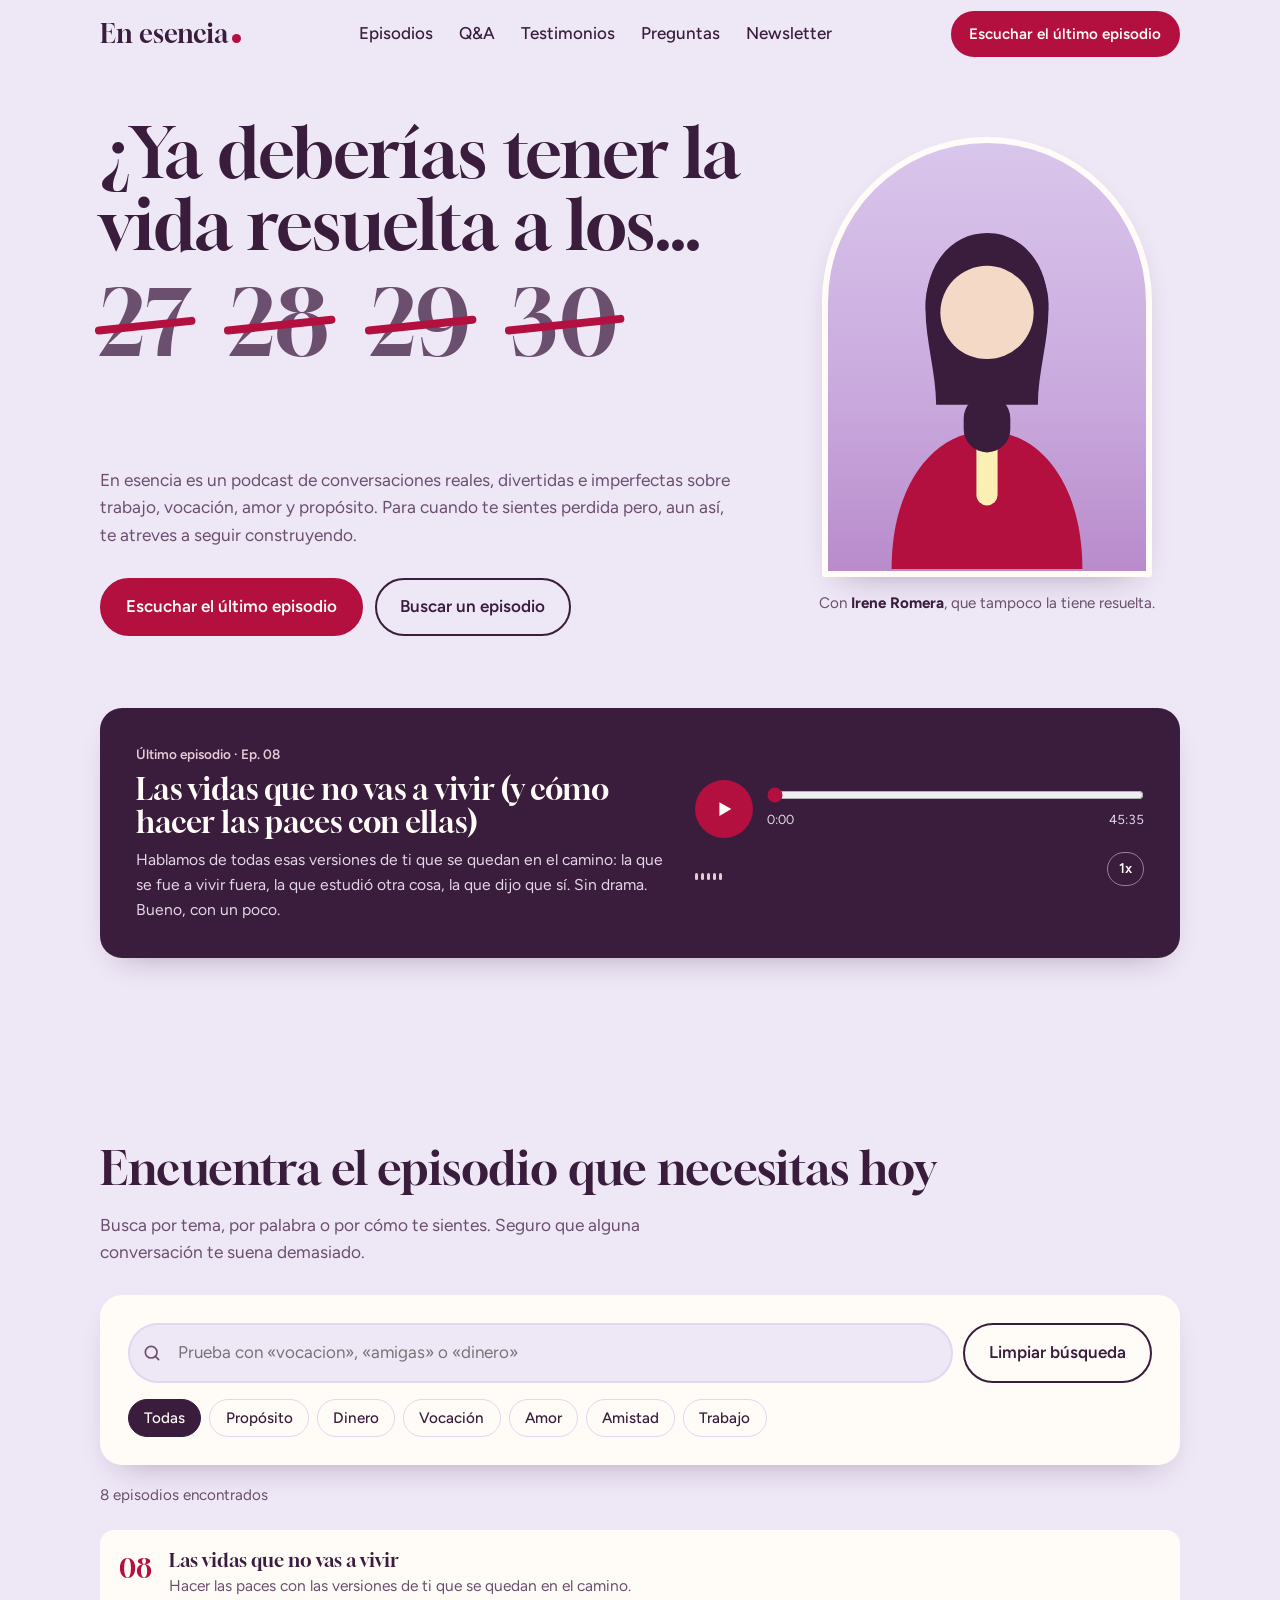
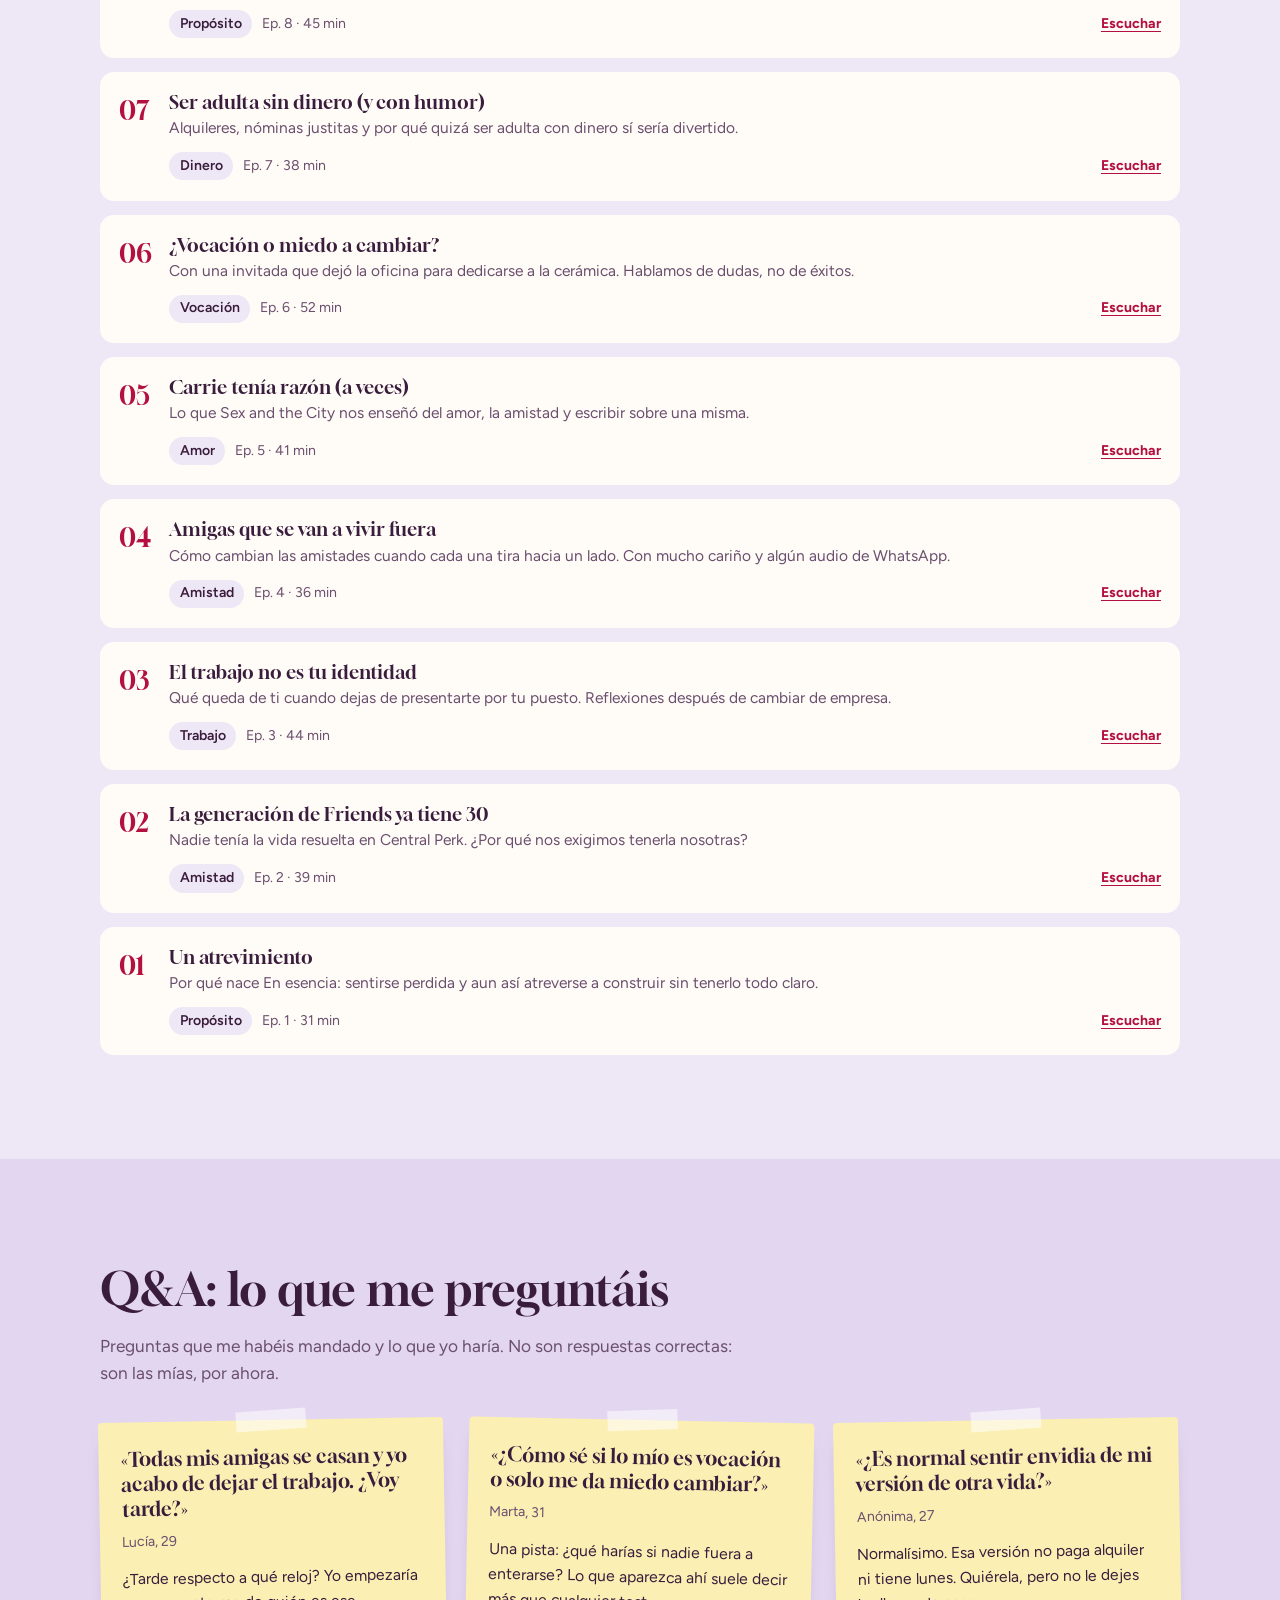
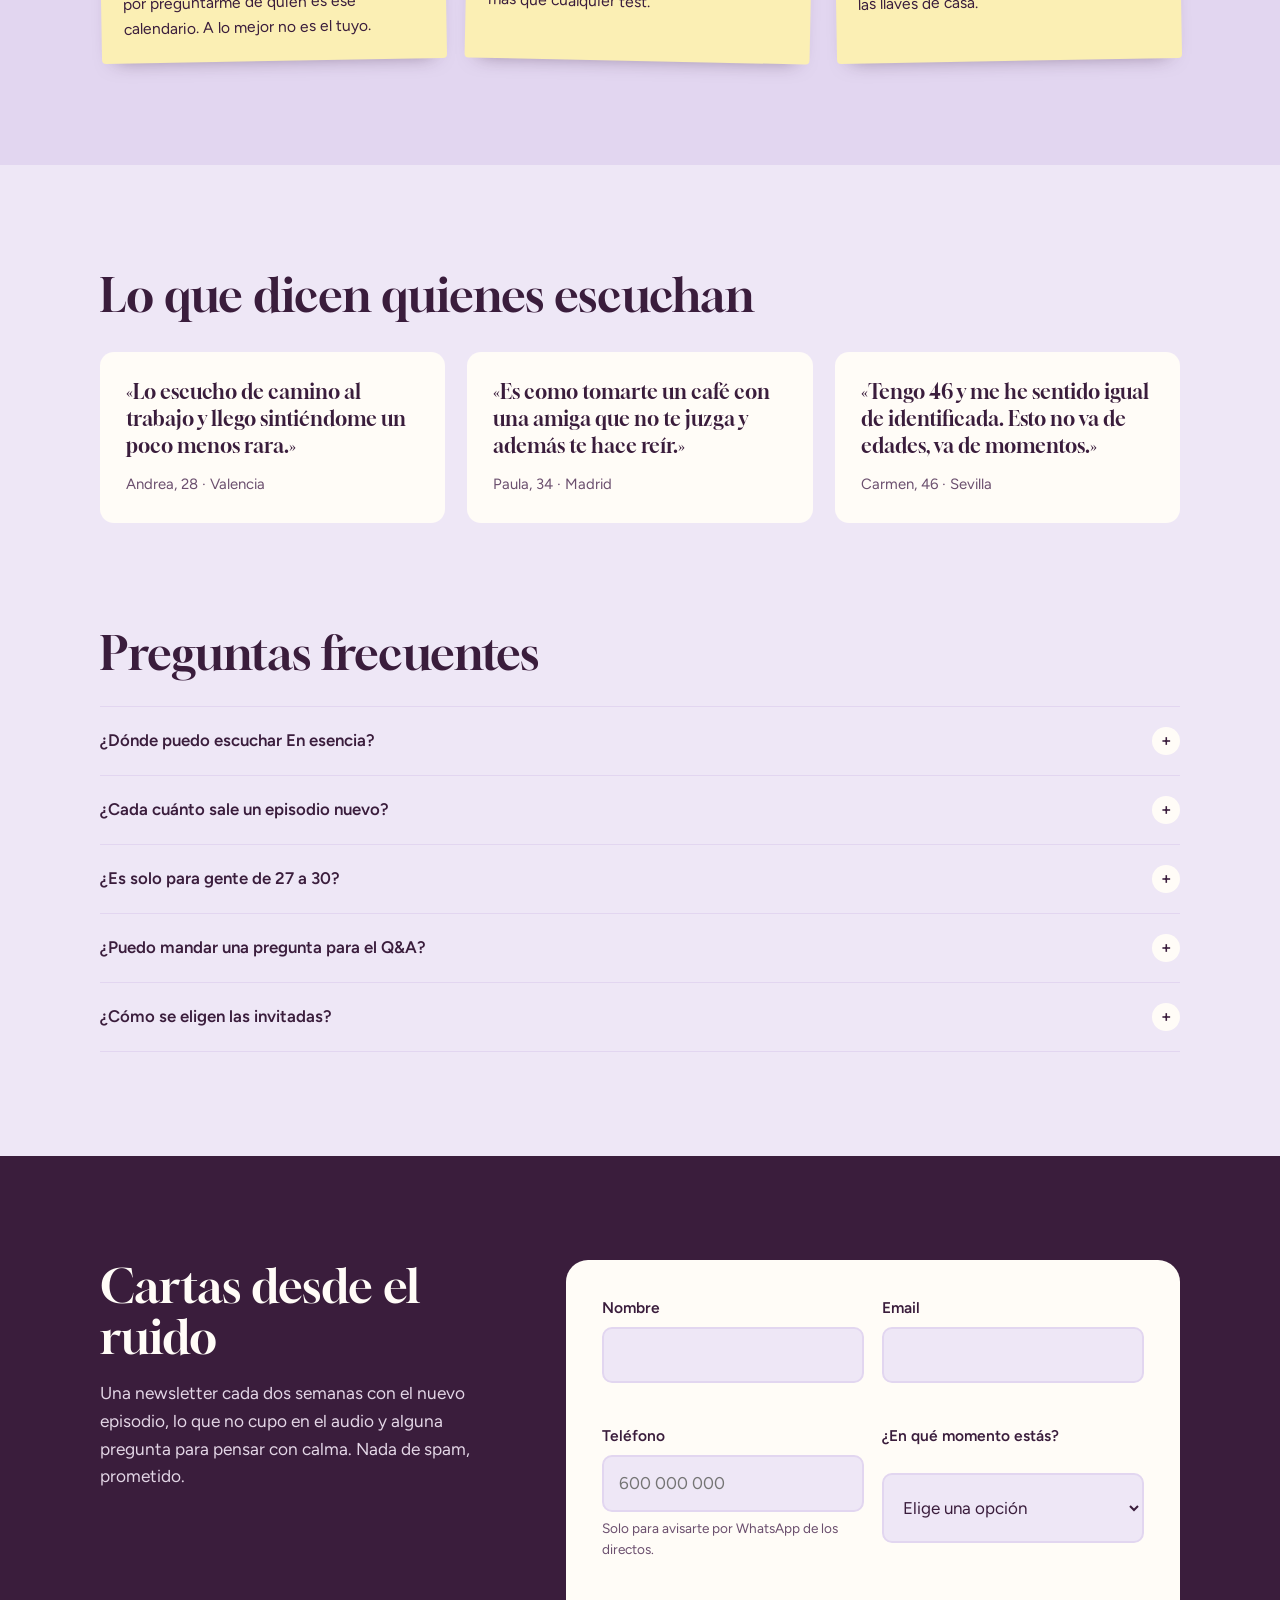
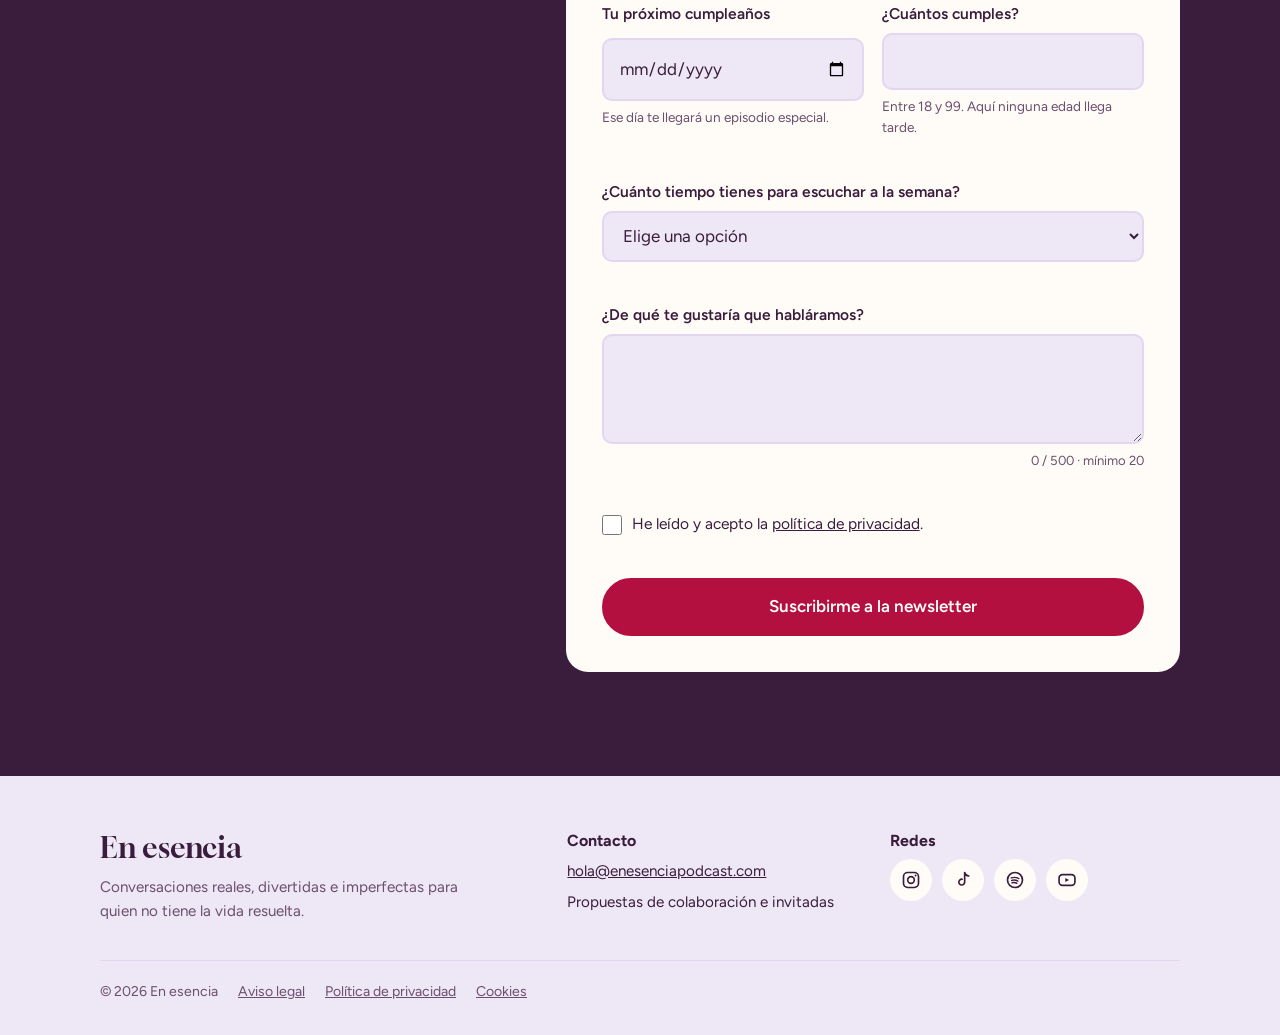
==== commit 58682538: "Update print statement from 'Hello' to 'Goodbye'" ====
--- a/index.html
+++ b/index.html
@@ -3,497 +3,856 @@
 <head>
 <meta charset="UTF-8">
 <meta name="viewport" content="width=device-width, initial-scale=1">
-<title>Brío · Venta y reparación de electrodomésticos</title>
-<meta name="description" content="Reparamos lavadoras, frigoríficos, hornos y más en 24–48 h. También vendemos electrodomésticos nuevos y reacondicionados con garantía.">
+<title>En esencia · El podcast para quien no tiene la vida resuelta (y está bien)</title>
+<meta name="description" content="En esencia es un podcast de conversaciones reales, divertidas e imperfectas sobre trabajo, vocación, amor y propósito cuando te acercas a los 30.">
 <link rel="preconnect" href="https://fonts.googleapis.com">
 <link rel="preconnect" href="https://fonts.gstatic.com" crossorigin>
-<link href="https://fonts.googleapis.com/css2?family=Archivo:wdth,wght@62..125,400..800&display=swap" rel="stylesheet">
+<link href="https://fonts.googleapis.com/css2?family=Figtree:ital,wght@0,400;0,500;0,600;0,700;1,400&family=Gloock&display=swap" rel="stylesheet">
 <style>
   :root{
-    --tinta:#152238;      /* azul tinta: texto y fondos oscuros */
-    --esmalte:#DCEBE3;    /* verde esmalte de nevera antigua */
-    --blanco:#FFFFFF;
-    --aviso:#FFC23D;      /* amarillo de etiqueta técnica */
-    --acero:#6B778A;      /* gris acero para texto secundario */
-    --linea:#C4D4CB;
-    --radio-s:4px;
-    --radio-l:14px;
-    --ancho:1160px;
-    --fuente:"Archivo", "Helvetica Neue", Arial, sans-serif;
+    /* Colores de marca */
+    --lila:#EEE7F6;          /* fondo lila suave */
+    --lila-2:#E2D6F0;        /* lila un punto más intenso para bloques */
+    --berenjena:#3A1D3C;     /* texto */
+    --berenjena-suave:#6B4F6E;/* texto secundario (contraste AA sobre lila) */
+    --cereza:#B3103F;        /* acento */
+    --cereza-oscura:#8E0C32;
+    --mantequilla:#FBEFB4;   /* notas */
+    --blanco:#FFFCF7;
+    --ok:#2F6B45;
+    --error:#B3103F;
+
+    /* Tipografías */
+    --titular:"Gloock", Georgia, "Times New Roman", serif;
+    --texto:"Figtree", "Helvetica Neue", Arial, sans-serif;
+
+    /* Medidas */
+    --radio:14px;
+    --ancho:1120px;
+    --alto-header:68px;
+    --sombra:0 14px 34px -20px rgba(58,29,60,.45);
+    --t:.25s ease;
   }
+
   *{box-sizing:border-box;margin:0;padding:0}
-  html{scroll-behavior:smooth}
-  body{font-family:var(--fuente);color:var(--tinta);background:var(--blanco);line-height:1.55;font-size:17px}
+  html{scroll-behavior:smooth;scroll-padding-top:calc(var(--alto-header) + 12px)}
+  body{font-family:var(--texto);background:var(--lila);color:var(--berenjena);font-size:1.0625rem;line-height:1.6}
   img,svg{display:block;max-width:100%}
   a{color:inherit}
-  :focus-visible{outline:3px solid var(--aviso);outline-offset:3px}
-  .contenedor{max-width:var(--ancho);margin:0 auto;padding:0 24px}
-
-  h1,h2,h3{font-stretch:125%;line-height:1.05;letter-spacing:-.01em}
-  h1{font-size:clamp(2.4rem,5.4vw,4.2rem);font-weight:800}
-  h2{font-size:clamp(1.8rem,3.4vw,2.6rem);font-weight:750;margin-bottom:.6em}
-  h3{font-size:1.15rem;font-weight:700}
-  p.intro{max-width:56ch;color:var(--acero);font-size:1.08rem}
-
-  .boton{display:inline-flex;align-items:center;justify-content:center;gap:.5em;font:inherit;font-weight:700;
-    padding:.85em 1.4em;border-radius:var(--radio-s);border:2px solid var(--tinta);cursor:pointer;text-decoration:none;
-    background:var(--tinta);color:var(--blanco);transition:background .15s,color .15s}
-  .boton:hover{background:#243656}
-  .boton.claro{background:transparent;color:var(--tinta)}
-  .boton.claro:hover{background:var(--tinta);color:var(--blanco)}
-  .boton.amarillo{background:var(--aviso);border-color:var(--aviso);color:var(--tinta)}
-  .boton.amarillo:hover{background:#FFD36E}
-
-  /* Cabecera */
-  header{position:sticky;top:0;z-index:20;background:rgba(255,255,255,.94);backdrop-filter:blur(6px);border-bottom:1px solid var(--linea)}
-  .barra{display:flex;align-items:center;justify-content:space-between;height:68px}
-  .logo{display:flex;align-items:center;gap:10px;font-weight:800;font-stretch:125%;font-size:1.35rem;text-decoration:none}
-  .logo span.enchufe{width:30px;height:30px;border-radius:50%;background:var(--aviso);display:grid;place-items:center}
-  nav ul{display:flex;gap:28px;list-style:none}
-  nav a{text-decoration:none;font-weight:500}
-  nav a:hover{text-decoration:underline;text-underline-offset:4px}
-  .telefono{font-weight:700;text-decoration:none;white-space:nowrap}
-  .menu-movil{display:none;background:none;border:0;font:inherit;font-weight:700;cursor:pointer;padding:8px}
-
-  /* Hero */
-  .hero{background:var(--esmalte);padding:72px 0 88px;overflow:hidden}
-  .hero .contenedor{display:grid;grid-template-columns:1.1fr .9fr;gap:56px;align-items:center}
-  .hero h1{margin-bottom:22px}
-  .hero-acciones{display:flex;flex-wrap:wrap;gap:12px;margin-top:30px}
-  .datos-hero{display:flex;flex-wrap:wrap;gap:28px;margin-top:40px;font-size:.95rem}
-  .datos-hero strong{display:block;font-size:1.4rem;font-stretch:125%}
-
-  /* Parte de reparación (elemento protagonista) */
-  .parte{background:var(--blanco);border-radius:var(--radio-l);box-shadow:0 18px 40px -18px rgba(21,34,56,.35);
-    position:relative;transform:rotate(1.2deg)}
-  .parte::before{content:"";position:absolute;left:0;right:0;top:64px;border-top:2px dashed var(--linea)}
-  .parte-cabecera{display:flex;justify-content:space-between;align-items:center;padding:20px 24px;height:64px}
-  .parte-cabecera h3{font-size:1rem}
-  .parte-cabecera .num{font-variant-numeric:tabular-nums;color:var(--acero);font-size:.9rem}
-  .parte-cuerpo{padding:22px 24px 24px}
-  .parte label, .parte legend{font-weight:600;font-size:.92rem;display:block;margin-bottom:8px}
-  .parte fieldset{border:0;margin-bottom:18px}
-  .chips{display:flex;flex-wrap:wrap;gap:8px}
-  .chips input{position:absolute;opacity:0;pointer-events:none}
-  .chips label{margin:0;font-weight:500;padding:.45em .9em;border:1.5px solid var(--linea);border-radius:999px;cursor:pointer;font-size:.92rem}
-  .chips input:checked + label{background:var(--tinta);border-color:var(--tinta);color:var(--blanco)}
-  .chips input:focus-visible + label{outline:3px solid var(--aviso);outline-offset:2px}
-  .parte input[type=text], .parte input[type=tel], .parte textarea{width:100%;font:inherit;font-size:.95rem;padding:.65em .8em;
-    border:1.5px solid var(--linea);border-radius:var(--radio-s);background:#FAFCFB}
-  .parte textarea{resize:vertical;min-height:70px}
-  .fila{display:grid;grid-template-columns:1fr 1fr;gap:12px;margin-bottom:18px}
-  .estimacion{display:flex;justify-content:space-between;align-items:baseline;background:#FFF6DF;border-left:4px solid var(--aviso);
-    padding:12px 14px;border-radius:var(--radio-s);margin-bottom:16px;font-size:.92rem}
-  .estimacion strong{font-size:1.25rem;font-stretch:125%}
-  .parte .boton{width:100%}
-  .error{color:#B3261E;font-size:.85rem;margin-top:6px;min-height:1em}
-  .confirmacion{display:none;text-align:center;padding:12px 0 4px}
-  .confirmacion.visible{display:block}
-  .confirmacion .check{width:54px;height:54px;border-radius:50%;background:var(--aviso);display:grid;place-items:center;margin:0 auto 14px}
-  .confirmacion p{color:var(--acero);margin:8px 0 18px}
-
-  section{padding:96px 0}
-
-  /* Qué reparamos: lista tipo tarifa */
-  .tarifa{border-top:2px solid var(--tinta);margin-top:36px}
-  .tarifa-fila{display:grid;grid-template-columns:56px 1.2fr 2fr auto;gap:20px;align-items:center;padding:18px 0;border-bottom:1px solid var(--linea)}
-  .tarifa-fila svg{width:44px;height:44px}
-  .tarifa-fila p{color:var(--acero);font-size:.95rem}
-  .tarifa-fila .precio{font-weight:700;white-space:nowrap}
-  .tarifa-fila .precio small{font-weight:400;color:var(--acero)}
-  .nota{font-size:.9rem;color:var(--acero);margin-top:16px}
-
-  /* Proceso */
-  .proceso{background:var(--tinta);color:var(--blanco)}
-  .proceso p.intro{color:#B7C2D3}
-  .pasos{display:grid;grid-template-columns:repeat(3,1fr);gap:40px;margin-top:48px;list-style:none;counter-reset:paso}
-  .pasos li{counter-increment:paso;border-top:2px solid rgba(255,255,255,.25);padding-top:22px}
-  .pasos li::before{content:counter(paso);display:grid;place-items:center;width:40px;height:40px;border-radius:50%;
-    background:var(--aviso);color:var(--tinta);font-weight:800;margin-bottom:18px}
-  .pasos h3{margin-bottom:8px}
-  .pasos p{color:#B7C2D3}
-
-  /* Tienda */
-  .tienda-cab{display:flex;justify-content:space-between;align-items:flex-end;gap:24px;flex-wrap:wrap}
-  .filtros{display:flex;gap:8px;flex-wrap:wrap}
-  .filtros button{font:inherit;font-size:.92rem;font-weight:600;padding:.5em 1em;border-radius:999px;border:1.5px solid var(--linea);background:var(--blanco);cursor:pointer}
-  .filtros button[aria-pressed=true]{background:var(--tinta);border-color:var(--tinta);color:var(--blanco)}
-  .productos{display:grid;grid-template-columns:repeat(auto-fill,minmax(250px,1fr));gap:28px;margin-top:40px}
-  .producto{display:flex;flex-direction:column}
-  .producto .foto{background:var(--esmalte);border-radius:var(--radio-l);aspect-ratio:4/3;display:grid;place-items:center;position:relative}
-  .producto .foto svg{width:42%;height:auto}
-  .etiqueta{position:absolute;top:12px;left:12px;font-size:.78rem;font-weight:700;padding:.3em .7em;border-radius:var(--radio-s);background:var(--blanco)}
-  .etiqueta.reac{background:var(--aviso)}
-  .producto h3{margin:16px 0 4px;font-stretch:100%;font-size:1.05rem}
-  .producto .detalle{color:var(--acero);font-size:.9rem}
-  .producto .pie{display:flex;justify-content:space-between;align-items:center;margin-top:12px}
-  .producto .pvp{font-weight:800;font-size:1.25rem;font-stretch:125%}
-  .producto .pvp del{font-weight:400;font-size:.85rem;color:var(--acero);margin-left:6px;font-stretch:100%}
-  .producto .boton{padding:.55em 1em;font-size:.9rem}
-  .vacio{grid-column:1/-1;color:var(--acero)}
-
-  /* Garantía */
-  .garantia{background:var(--esmalte);padding:64px 0}
-  .garantia .contenedor{display:grid;grid-template-columns:repeat(3,1fr);gap:40px}
-  .garantia h3{margin-bottom:6px}
-  .garantia p{color:var(--acero);font-size:.95rem}
-
-  /* FAQ */
-  .faq .contenedor{display:grid;grid-template-columns:.8fr 1.2fr;gap:56px}
-  details{border-bottom:1px solid var(--linea);padding:18px 0}
-  summary{cursor:pointer;font-weight:650;list-style:none;display:flex;justify-content:space-between;gap:16px}
-  summary::-webkit-details-marker{display:none}
-  summary::after{content:"+";font-size:1.4rem;line-height:1;transition:transform .2s}
-  details[open] summary::after{transform:rotate(45deg)}
-  details p{color:var(--acero);margin-top:10px;max-width:62ch}
-
-  /* Contacto / footer */
-  .contacto{background:var(--aviso);padding:72px 0}
-  .contacto .contenedor{display:flex;justify-content:space-between;align-items:center;gap:32px;flex-wrap:wrap}
-  .contacto h2{margin:0}
-  footer{background:var(--tinta);color:#B7C2D3;padding:48px 0 32px;font-size:.92rem}
-  footer .contenedor{display:grid;grid-template-columns:1.4fr 1fr 1fr;gap:32px}
-  footer strong{color:var(--blanco);display:block;margin-bottom:8px}
-  footer ul{list-style:none}
-  footer li{margin-bottom:4px}
-  .legal{grid-column:1/-1;border-top:1px solid rgba(255,255,255,.15);padding-top:20px;margin-top:12px}
-
-  /* Aviso flotante (añadir al carrito) */
-  .toast{position:fixed;left:50%;bottom:24px;transform:translate(-50%,140%);background:var(--tinta);color:var(--blanco);
-    padding:14px 22px;border-radius:var(--radio-s);font-weight:600;transition:transform .3s;z-index:50}
-  .toast.visible{transform:translate(-50%,0)}
-
-  /* Responsive */
-  @media (max-width:900px){
-    .hero .contenedor,.faq .contenedor{grid-template-columns:1fr}
-    .parte{transform:none}
-    .pasos,.garantia .contenedor{grid-template-columns:1fr;gap:28px}
-    .tarifa-fila{grid-template-columns:44px 1fr auto}
-    .tarifa-fila p{grid-column:2/4;grid-row:2}
-    footer .contenedor{grid-template-columns:1fr}
-    nav{display:none;position:absolute;top:68px;left:0;right:0;background:var(--blanco);border-bottom:1px solid var(--linea);padding:16px 24px}
-    nav.abierto{display:block}
-    nav ul{flex-direction:column;gap:14px}
-    .menu-movil{display:block}
-    .telefono{display:none}
-    section{padding:72px 0}
+  button,input,select,textarea{font:inherit;color:inherit}
+  :focus-visible{outline:3px solid var(--cereza);outline-offset:3px;border-radius:4px}
+  .sr-only{position:absolute;width:1px;height:1px;overflow:hidden;clip:rect(0 0 0 0);white-space:nowrap}
+  .saltar{position:absolute;left:12px;top:-60px;background:var(--berenjena);color:var(--blanco);padding:10px 16px;border-radius:8px;z-index:100;text-decoration:none}
+  .saltar:focus{top:12px}
+  .contenedor{max-width:var(--ancho);margin:0 auto;padding:0 20px}
+
+  h1,h2,h3{font-family:var(--titular);font-weight:400;line-height:1.1}
+  h2{font-size:clamp(2rem,6vw,2.9rem);margin-bottom:.4em}
+  h3{font-size:1.35rem}
+  .entradilla{max-width:58ch;color:var(--berenjena-suave);font-size:1.08rem}
+
+  .boton{display:inline-flex;align-items:center;justify-content:center;gap:.5em;padding:.8em 1.4em;border-radius:999px;
+    border:2px solid var(--cereza);background:var(--cereza);color:var(--blanco);font-weight:600;text-decoration:none;cursor:pointer;
+    transition:background var(--t),transform var(--t),color var(--t)}
+  .boton:hover{background:var(--cereza-oscura);border-color:var(--cereza-oscura);transform:translateY(-2px)}
+  .boton.contorno{background:transparent;color:var(--berenjena);border-color:var(--berenjena)}
+  .boton.contorno:hover{background:var(--berenjena);color:var(--blanco)}
+  .boton.peque{padding:.55em 1.1em;font-size:.95rem}
+
+  section{padding:80px 0}
+
+  /* ---------- Header ---------- */
+  header{position:fixed;inset:0 0 auto 0;height:var(--alto-header);z-index:50;background:rgba(238,231,246,.9);
+    backdrop-filter:blur(8px);transition:box-shadow var(--t)}
+  header.con-sombra{box-shadow:0 6px 20px -14px rgba(58,29,60,.5)}
+  .barra{height:100%;display:flex;align-items:center;justify-content:space-between;gap:16px}
+  .logo{font-family:var(--titular);font-size:1.6rem;text-decoration:none;display:flex;align-items:baseline;gap:4px}
+  .logo .punto{width:9px;height:9px;border-radius:50%;background:var(--cereza);display:inline-block}
+  .hamburguesa{width:44px;height:44px;border:0;background:transparent;cursor:pointer;display:grid;place-items:center;border-radius:10px}
+  .hamburguesa span{display:block;width:24px;height:2px;background:var(--berenjena);position:relative;transition:background var(--t)}
+  .hamburguesa span::before,.hamburguesa span::after{content:"";position:absolute;left:0;width:24px;height:2px;background:var(--berenjena);transition:transform var(--t)}
+  .hamburguesa span::before{top:-7px}.hamburguesa span::after{top:7px}
+  .hamburguesa[aria-expanded="true"] span{background:transparent}
+  .hamburguesa[aria-expanded="true"] span::before{transform:translateY(7px) rotate(45deg)}
+  .hamburguesa[aria-expanded="true"] span::after{transform:translateY(-7px) rotate(-45deg)}
+  .menu{position:fixed;top:var(--alto-header);left:0;right:0;background:var(--lila);padding:12px 20px 28px;
+    box-shadow:0 20px 30px -20px rgba(58,29,60,.4);display:none}
+  .menu.abierto{display:block}
+  .menu ul{list-style:none}
+  .menu li a{display:block;padding:12px 0;text-decoration:none;font-weight:500;border-bottom:1px solid var(--lila-2)}
+  .menu .boton{margin-top:18px;width:100%}
+  .cta-header{display:none}
+
+  /* ---------- Hero ---------- */
+  .hero{padding:calc(var(--alto-header) + 48px) 0 72px}
+  .hero .contenedor{display:grid;gap:48px}
+  .hero-pregunta{font-family:var(--titular);font-size:clamp(2.2rem,8vw,4.3rem);line-height:1.05}
+  .edades{display:flex;flex-wrap:wrap;gap:.1em .45em;font-family:var(--titular);font-size:clamp(2.6rem,11vw,5.6rem);line-height:1.1;margin:.15em 0 .1em}
+  .edad{position:relative;display:inline-block;color:var(--berenjena)}
+  .edad::after{content:"";position:absolute;left:-6%;top:54%;width:112%;height:.09em;background:var(--cereza);border-radius:4px;
+    transform:scaleX(0) rotate(-6deg);transform-origin:left center;transition:transform .45s cubic-bezier(.6,.05,.3,1)}
+  .edad.tachada{color:var(--berenjena-suave)}
+  .edad.tachada::after{transform:scaleX(1) rotate(-6deg)}
+  .spoiler{display:inline-block;background:var(--mantequilla);padding:.25em .7em;border-radius:6px;font-weight:600;font-size:clamp(1.05rem,3.5vw,1.35rem);
+    transform:rotate(-1.5deg);opacity:0;translate:0 10px;transition:opacity .5s ease,translate .5s ease;margin-top:14px}
+  .spoiler.visible{opacity:1;translate:0 0}
+  .hero-texto .entradilla{margin-top:26px}
+  .hero-acciones{display:flex;flex-wrap:wrap;gap:12px;margin-top:28px}
+
+  .arco-wrap{display:flex;flex-direction:column;align-items:center}
+  .arco{width:min(78vw,330px);aspect-ratio:3/4;border-radius:999px 999px 18px 18px;overflow:hidden;border:6px solid var(--blanco);
+    background:linear-gradient(180deg,#D9C6EC 0%,#C9A9DD 60%,#B98BCB 100%);box-shadow:var(--sombra);position:relative}
+  .arco img,.arco svg{width:100%;height:100%;object-fit:cover}
+  .pie-foto{margin-top:14px;font-size:.95rem;color:var(--berenjena-suave);text-align:center}
+  .pie-foto strong{color:var(--berenjena)}
+
+  /* ---------- Último episodio (reproductor simulado) ---------- */
+  .ultimo{padding:0 0 80px}
+  .reproductor{background:var(--berenjena);color:var(--blanco);border-radius:22px;padding:24px;display:grid;gap:20px;box-shadow:var(--sombra)}
+  .reproductor .etiqueta{font-size:.85rem;color:#E8C9D6;font-weight:600}
+  .reproductor h3{font-size:clamp(1.4rem,4.5vw,1.9rem);margin:6px 0 8px}
+  .reproductor p{color:#E3D6E6;font-size:.98rem;max-width:60ch}
+  .controles{display:flex;align-items:center;gap:14px}
+  .play{width:58px;height:58px;flex:none;border-radius:50%;border:0;background:var(--cereza);color:var(--blanco);cursor:pointer;display:grid;place-items:center;transition:transform var(--t),background var(--t)}
+  .play:hover{transform:scale(1.06);background:#CC1B4D}
+  .progreso{flex:1;display:grid;gap:6px}
+  .progreso input[type=range]{width:100%;accent-color:var(--cereza);cursor:pointer}
+  .tiempos{display:flex;justify-content:space-between;font-size:.82rem;color:#E3D6E6;font-variant-numeric:tabular-nums}
+  .velocidad{border:1.5px solid #9A7F9D;background:transparent;color:var(--blanco);border-radius:999px;padding:.35em .8em;cursor:pointer;font-size:.88rem;font-weight:600}
+  .ondas{display:flex;align-items:flex-end;gap:3px;height:22px}
+  .ondas i{width:3px;background:#E8C9D6;border-radius:2px;height:30%}
+  .reproductor.sonando .ondas i{animation:onda 1s ease-in-out infinite}
+  .ondas i:nth-child(2){animation-delay:.15s}.ondas i:nth-child(3){animation-delay:.3s}.ondas i:nth-child(4){animation-delay:.45s}.ondas i:nth-child(5){animation-delay:.6s}
+  @keyframes onda{0%,100%{height:25%}50%{height:100%}}
+
+  /* ---------- Buscador ---------- */
+  .buscador{background:var(--blanco);border-radius:22px;padding:20px;box-shadow:var(--sombra);margin-top:28px}
+  .campo-busqueda{display:flex;gap:10px;flex-wrap:wrap}
+  .campo-busqueda .input-wrap{flex:1 1 240px;position:relative}
+  .campo-busqueda svg{position:absolute;left:14px;top:50%;translate:0 -50%;width:20px;height:20px;color:var(--berenjena-suave)}
+  .campo-busqueda input{width:100%;padding:.85em 1em .85em 2.8em;border:2px solid var(--lila-2);border-radius:999px;background:var(--lila);transition:border-color var(--t)}
+  .campo-busqueda input:focus{border-color:var(--cereza);outline:none}
+  .filtros{display:flex;flex-wrap:wrap;gap:8px;margin-top:16px}
+  .filtro{border:1.5px solid var(--lila-2);background:transparent;border-radius:999px;padding:.4em 1em;cursor:pointer;font-size:.95rem;font-weight:500;transition:background var(--t),border-color var(--t),color var(--t)}
+  .filtro:hover{border-color:var(--berenjena)}
+  .filtro[aria-pressed="true"]{background:var(--berenjena);border-color:var(--berenjena);color:var(--blanco)}
+  .contador{margin-top:18px;font-size:.95rem;color:var(--berenjena-suave)}
+  .episodios{list-style:none;display:grid;gap:14px;margin-top:22px}
+  .episodio{display:grid;grid-template-columns:auto 1fr;gap:16px;align-items:start;background:var(--blanco);border-radius:var(--radio);padding:18px;
+    border:1.5px solid transparent;transition:border-color var(--t),transform var(--t)}
+  .episodio:hover{border-color:var(--lila-2);transform:translateY(-2px)}
+  .episodio .num{font-family:var(--titular);font-size:1.6rem;color:var(--cereza);min-width:2ch}
+  .episodio h3{font-size:1.2rem;margin-bottom:4px}
+  .episodio p{color:var(--berenjena-suave);font-size:.97rem}
+  .meta{display:flex;flex-wrap:wrap;gap:10px;align-items:center;margin-top:10px;font-size:.88rem}
+  .chip{background:var(--lila);padding:.2em .75em;border-radius:999px;font-weight:600}
+  .meta .dur{color:var(--berenjena-suave)}
+  .meta button{margin-left:auto;border:0;background:none;color:var(--cereza);font-weight:700;cursor:pointer;padding:4px 0;text-decoration:underline;text-underline-offset:3px}
+  mark{background:var(--mantequilla);color:inherit;border-radius:3px;padding:0 2px}
+  .sin-resultados{background:var(--mantequilla);border-radius:var(--radio);padding:22px;margin-top:22px}
+  .sin-resultados p{margin-top:4px}
+
+  /* ---------- Q&A (notas amarillas) ---------- */
+  .qa{background:var(--lila-2)}
+  .notas{display:grid;gap:22px;margin-top:32px}
+  .nota{background:var(--mantequilla);padding:24px 22px 22px;border-radius:4px;box-shadow:0 10px 20px -14px rgba(58,29,60,.55);position:relative}
+  .nota::before{content:"";position:absolute;top:-10px;left:50%;translate:-50% 0;width:70px;height:20px;background:rgba(255,255,255,.55);rotate:-3deg}
+  .nota:nth-child(odd){rotate:-1deg}.nota:nth-child(even){rotate:1.2deg}
+  .nota .pregunta{font-family:var(--titular);font-size:1.25rem;line-height:1.25;margin-bottom:10px}
+  .nota .firma{font-size:.88rem;color:var(--berenjena-suave);margin-bottom:12px}
+  .nota .respuesta{font-size:.98rem}
+
+  /* ---------- Testimonios ---------- */
+  .testimonios{display:grid;gap:22px;margin-top:32px}
+  .testimonio{background:var(--blanco);border-radius:var(--radio);padding:26px}
+  .testimonio blockquote{font-family:var(--titular);font-size:1.25rem;line-height:1.35}
+  .testimonio figcaption{margin-top:14px;font-size:.93rem;color:var(--berenjena-suave)}
+
+  /* ---------- FAQ ---------- */
+  .faq-lista{margin-top:28px;border-top:1.5px solid var(--lila-2)}
+  .faq-item{border-bottom:1.5px solid var(--lila-2)}
+  .faq-item h3{font-family:var(--texto);font-size:1.05rem;font-weight:600}
+  .faq-boton{width:100%;display:flex;justify-content:space-between;align-items:center;gap:16px;padding:20px 0;background:none;border:0;cursor:pointer;text-align:left;font-weight:600}
+  .faq-boton .signo{flex:none;width:28px;height:28px;border-radius:50%;background:var(--blanco);display:grid;place-items:center;transition:transform var(--t),background var(--t)}
+  .faq-boton[aria-expanded="true"] .signo{transform:rotate(45deg);background:var(--mantequilla)}
+  .faq-panel{display:grid;grid-template-rows:0fr;transition:grid-template-rows .3s ease}
+  .faq-panel.abierto{grid-template-rows:1fr}
+  .faq-panel > div{overflow:hidden}
+  .faq-panel p{padding:0 0 20px;color:var(--berenjena-suave);max-width:64ch}
+
+  /* ---------- Newsletter ---------- */
+  .newsletter{background:var(--berenjena);color:var(--blanco)}
+  .newsletter .entradilla{color:#E3D6E6}
+  .formulario{background:var(--blanco);color:var(--berenjena);border-radius:22px;padding:24px;margin-top:32px;display:grid;gap:18px}
+  .grupo{display:grid;gap:6px}
+  .grupo label,.grupo legend{font-weight:600;font-size:.97rem}
+  .opcional{font-weight:400;color:var(--berenjena-suave);font-size:.88rem}
+  .ayuda{font-size:.85rem;color:var(--berenjena-suave)}
+  .grupo input:not([type=checkbox]),.grupo select,.grupo textarea{width:100%;padding:.75em .9em;border:2px solid var(--lila-2);border-radius:10px;background:var(--lila);transition:border-color var(--t),background var(--t)}
+  .grupo textarea{min-height:110px;resize:vertical}
+  .grupo input:focus,.grupo select:focus,.grupo textarea:focus{outline:none;border-color:var(--berenjena)}
+  .grupo.error input,.grupo.error select,.grupo.error textarea{border-color:var(--error);background:#FDF0F3}
+  .grupo.ok input:not([type=checkbox]),.grupo.ok select,.grupo.ok textarea{border-color:var(--ok)}
+  .mensaje-error{color:var(--error);font-size:.88rem;font-weight:600;min-height:1.2em}
+  .check{display:flex;gap:10px;align-items:flex-start;font-weight:400!important}
+  .check input{width:20px;height:20px;margin-top:3px;accent-color:var(--cereza);flex:none}
+  .contador-car{font-size:.82rem;color:var(--berenjena-suave);text-align:right}
+  .exito{display:none;background:var(--mantequilla);color:var(--berenjena);border-radius:var(--radio);padding:20px;margin-top:20px}
+  .exito.visible{display:block}
+  .exito h3{margin-bottom:4px}
+
+  /* ---------- Footer ---------- */
+  footer{padding:56px 0 32px;font-size:.95rem}
+  .footer-grid{display:grid;gap:32px}
+  footer h2{font-size:1.8rem}
+  footer h3{font-family:var(--texto);font-size:1rem;font-weight:700;margin-bottom:10px}
+  footer ul{list-style:none;display:grid;gap:6px}
+  .redes{display:flex;gap:10px}
+  .redes a{width:42px;height:42px;border-radius:50%;background:var(--blanco);display:grid;place-items:center;transition:background var(--t),transform var(--t)}
+  .redes a:hover{background:var(--mantequilla);transform:translateY(-2px)}
+  .redes svg{width:20px;height:20px}
+  .legal{border-top:1.5px solid var(--lila-2);margin-top:36px;padding-top:20px;display:flex;flex-wrap:wrap;gap:8px 20px;color:var(--berenjena-suave);font-size:.88rem}
+
+  /* ---------- Aparición al hacer scroll ---------- */
+  .revelar{opacity:0;translate:0 18px;transition:opacity .6s ease,translate .6s ease}
+  .revelar.visible{opacity:1;translate:0 0}
+
+  /* ---------- Tablet / escritorio ---------- */
+  @media (min-width:720px){
+    section{padding:104px 0}
+    .notas{grid-template-columns:repeat(2,1fr)}
+    .testimonios{grid-template-columns:repeat(3,1fr)}
+    .formulario{grid-template-columns:1fr 1fr;padding:36px}
+    .grupo.ancho{grid-column:1/-1}
+    .reproductor{grid-template-columns:1.2fr 1fr;align-items:center;padding:36px}
+    .footer-grid{grid-template-columns:1.5fr 1fr 1fr}
+    .buscador{padding:28px}
   }
-  @media (max-width:480px){ .fila{grid-template-columns:1fr} }
-  @media (prefers-reduced-motion:reduce){ *{transition:none!important;scroll-behavior:auto!important} }
+  @media (min-width:960px){
+    .hamburguesa{display:none}
+    .menu{position:static;display:block!important;background:none;padding:0;box-shadow:none}
+    .menu ul{display:flex;gap:26px}
+    .menu li a{border:0;padding:6px 0;position:relative}
+    .menu li a::after{content:"";position:absolute;left:0;bottom:0;width:100%;height:2px;background:var(--cereza);transform:scaleX(0);transform-origin:left;transition:transform var(--t)}
+    .menu li a:hover::after{transform:scaleX(1)}
+    .menu .boton{display:none}
+    .cta-header{display:inline-flex}
+    .hero .contenedor{grid-template-columns:1.25fr .75fr;align-items:center}
+    .notas{grid-template-columns:repeat(3,1fr)}
+    .newsletter .contenedor{display:grid;grid-template-columns:.8fr 1.2fr;gap:56px;align-items:start}
+    .formulario{margin-top:0}
+  }
+
+  @media (prefers-reduced-motion:reduce){
+    *,*::before,*::after{transition:none!important;animation:none!important;scroll-behavior:auto!important}
+    .revelar{opacity:1;translate:0 0}
+  }
 </style>
 </head>
 <body>
-
-<!-- Iconos reutilizables -->
-<svg width="0" height="0" style="position:absolute" aria-hidden="true">
-  <symbol id="i-lavadora" viewBox="0 0 48 48"><rect x="8" y="5" width="32" height="38" rx="3" fill="none" stroke="currentColor" stroke-width="2.5"/><line x1="8" y1="13" x2="40" y2="13" stroke="currentColor" stroke-width="2.5"/><circle cx="24" cy="28" r="9" fill="none" stroke="currentColor" stroke-width="2.5"/><circle cx="14" cy="9" r="1.6" fill="currentColor"/></symbol>
-  <symbol id="i-frigorifico" viewBox="0 0 48 48"><rect x="11" y="3" width="26" height="42" rx="3" fill="none" stroke="currentColor" stroke-width="2.5"/><line x1="11" y1="18" x2="37" y2="18" stroke="currentColor" stroke-width="2.5"/><line x1="16" y1="9" x2="16" y2="13" stroke="currentColor" stroke-width="2.5" stroke-linecap="round"/><line x1="16" y1="23" x2="16" y2="30" stroke="currentColor" stroke-width="2.5" stroke-linecap="round"/></symbol>
-  <symbol id="i-horno" viewBox="0 0 48 48"><rect x="5" y="8" width="38" height="32" rx="3" fill="none" stroke="currentColor" stroke-width="2.5"/><rect x="11" y="18" width="26" height="16" rx="2" fill="none" stroke="currentColor" stroke-width="2.5"/><circle cx="13" cy="13" r="1.6" fill="currentColor"/><circle cx="19" cy="13" r="1.6" fill="currentColor"/><line x1="16" y1="21" x2="32" y2="21" stroke="currentColor" stroke-width="2" stroke-linecap="round"/></symbol>
-  <symbol id="i-lavavajillas" viewBox="0 0 48 48"><rect x="8" y="5" width="32" height="38" rx="3" fill="none" stroke="currentColor" stroke-width="2.5"/><line x1="8" y1="12" x2="40" y2="12" stroke="currentColor" stroke-width="2.5"/><line x1="17" y1="17" x2="31" y2="17" stroke="currentColor" stroke-width="2.5" stroke-linecap="round"/><path d="M14 27h20M14 33h20" stroke="currentColor" stroke-width="2" stroke-dasharray="2 3"/></symbol>
-  <symbol id="i-secadora" viewBox="0 0 48 48"><rect x="8" y="5" width="32" height="38" rx="3" fill="none" stroke="currentColor" stroke-width="2.5"/><line x1="8" y1="13" x2="40" y2="13" stroke="currentColor" stroke-width="2.5"/><circle cx="24" cy="28" r="9" fill="none" stroke="currentColor" stroke-width="2.5"/><path d="M20 26c2-2 6 2 8 0M20 31c2-2 6 2 8 0" fill="none" stroke="currentColor" stroke-width="1.8"/></symbol>
-  <symbol id="i-microondas" viewBox="0 0 48 48"><rect x="4" y="11" width="40" height="26" rx="3" fill="none" stroke="currentColor" stroke-width="2.5"/><rect x="9" y="16" width="22" height="16" rx="2" fill="none" stroke="currentColor" stroke-width="2.5"/><line x1="37" y1="17" x2="37" y2="31" stroke="currentColor" stroke-width="2.5" stroke-linecap="round"/></symbol>
-</svg>
-
-<header>
+<a href="#contenido" class="saltar">Saltar al contenido</a>
+
+<!-- ============ HEADER ============ -->
+<header id="cabecera">
   <div class="contenedor barra">
-    <a href="#" class="logo" aria-label="Brío, inicio">
-      <span class="enchufe" aria-hidden="true">
-        <svg width="16" height="16" viewBox="0 0 16 16"><path d="M9 1 3 9h4l-1 6 6-8H8l1-6z" fill="#152238"/></svg>
-      </span>Brío
-    </a>
-    <button class="menu-movil" aria-expanded="false" aria-controls="menu">Menú</button>
-    <nav id="menu" aria-label="Principal">
-      <ul>
-        <li><a href="#reparacion">Reparación</a></li>
-        <li><a href="#tienda">Tienda</a></li>
-        <li><a href="#como-funciona">Cómo funciona</a></li>
-        <li><a href="#preguntas">Preguntas</a></li>
-      </ul>
+    <a href="#inicio" class="logo" aria-label="En esencia, volver al inicio">En esencia<span class="punto" aria-hidden="true"></span></a>
+
+    <nav aria-label="Principal">
+      <button class="hamburguesa" aria-expanded="false" aria-controls="menu" aria-label="Abrir menú"><span></span></button>
+      <div class="menu" id="menu">
+        <ul>
+          <li><a href="#episodios">Episodios</a></li>
+          <li><a href="#qa">Q&amp;A</a></li>
+          <li><a href="#testimonios">Testimonios</a></li>
+          <li><a href="#faq">Preguntas</a></li>
+          <li><a href="#newsletter">Newsletter</a></li>
+        </ul>
+        <a href="#ultimo" class="boton">Escuchar el último episodio</a>
+      </div>
     </nav>
-    <a class="telefono" href="tel:+34910000000">910 000 000</a>
+
+    <a href="#ultimo" class="boton peque cta-header">Escuchar el último episodio</a>
   </div>
 </header>
 
-<main>
-  <!-- HERO -->
-  <section class="hero" aria-labelledby="titulo-hero">
+<main id="contenido">
+  <!-- ============ HERO ============ -->
+  <section class="hero" id="inicio" aria-labelledby="titulo-hero">
     <div class="contenedor">
-      <div>
-        <h1 id="titulo-hero">Tu lavadora vuelve a funcionar mañana.</h1>
-        <p class="intro">Reparamos electrodomésticos de todas las marcas en casa en 24–48 h, y vendemos equipos nuevos y reacondicionados con instalación incluida.</p>
+      <div class="hero-texto">
+        <h1 id="titulo-hero">
+          <span class="hero-pregunta">¿Ya deberías tener la vida resuelta a los…</span>
+          <span class="edades" aria-hidden="true">
+            <span class="edad">27</span><span class="edad">28</span><span class="edad">29</span><span class="edad">30</span>
+          </span>
+          <span class="sr-only">27, 28, 29 o 30? Spoiler: casi nadie la tiene.</span>
+        </h1>
+        <p class="spoiler" id="spoiler" aria-hidden="true">Spoiler: casi nadie la tiene.</p>
+
+        <p class="entradilla">En esencia es un podcast de conversaciones reales, divertidas e imperfectas sobre trabajo, vocación, amor y propósito. Para cuando te sientes perdida pero, aun así, te atreves a seguir construyendo.</p>
         <div class="hero-acciones">
-          <a href="#parte" class="boton">Pedir un técnico</a>
-          <a href="#tienda" class="boton claro">Ver electrodomésticos</a>
-        </div>
-        <div class="datos-hero">
-          <div><strong>12 meses</strong>de garantía en cada reparación</div>
-          <div><strong>+40 marcas</strong>con recambios originales</div>
-          <div><strong>0 €</strong>de diagnóstico si reparas con nosotros</div>
-        </div>
-      </div>
-
-      <form class="parte" id="parte" novalidate aria-labelledby="titulo-parte">
-        <div class="parte-cabecera">
-          <h3 id="titulo-parte">Parte de reparación</h3>
-          <span class="num" id="num-parte">Nº —</span>
-        </div>
-        <div class="parte-cuerpo">
-          <div id="paso-form">
-            <fieldset>
-              <legend>¿Qué aparato falla?</legend>
-              <div class="chips" id="chips-aparato"></div>
-            </fieldset>
-            <div style="margin-bottom:18px">
-              <label for="averia">¿Qué le pasa?</label>
-              <textarea id="averia" placeholder="Ej.: no centrifuga y hace un ruido fuerte"></textarea>
-            </div>
-            <div class="fila">
-              <div>
-                <label for="nombre">Nombre</label>
-                <input type="text" id="nombre" autocomplete="name">
-              </div>
-              <div>
-                <label for="tel">Teléfono</label>
-                <input type="tel" id="tel" autocomplete="tel" placeholder="600 000 000">
-              </div>
-            </div>
-            <div class="estimacion" aria-live="polite">
-              <span>Primera visita disponible:<br><b id="cita">—</b></span>
-              <span style="text-align:right">Desde<br><strong id="precio-est">—</strong></span>
-            </div>
-            <button type="submit" class="boton amarillo">Reservar visita</button>
-            <p class="error" id="error" role="alert"></p>
-          </div>
-          <div class="confirmacion" id="confirmacion" aria-live="polite">
-            <div class="check" aria-hidden="true"><svg width="26" height="26" viewBox="0 0 24 24"><path d="M5 12.5 10 17l9-10" fill="none" stroke="#152238" stroke-width="3" stroke-linecap="round" stroke-linejoin="round"/></svg></div>
-            <h3>Visita reservada</h3>
-            <p id="texto-confirmacion"></p>
-            <button type="button" class="boton claro" id="nuevo-parte">Crear otro parte</button>
-          </div>
-        </div>
-      </form>
+          <a href="#ultimo" class="boton">Escuchar el último episodio</a>
+          <a href="#episodios" class="boton contorno">Buscar un episodio</a>
+        </div>
+      </div>
+
+      <div class="arco-wrap revelar">
+        <div class="arco">
+          <!-- Sustituye este SVG por la foto real:
+               <img src="irene.jpg" alt="Irene Romera sonriendo, con el micrófono del podcast"> -->
+          <svg viewBox="0 0 300 400" role="img" aria-label="Ilustración provisional de la host de En esencia frente a un micrófono">
+            <circle cx="150" cy="150" r="58" fill="#3A1D3C" opacity=".9"/>
+            <path d="M92 155c0-45 26-72 58-72s58 27 58 72c0 30-10 60-10 90H102c0-30-10-60-10-90z" fill="#3A1D3C"/>
+            <circle cx="150" cy="158" r="44" fill="#F3D9C6"/>
+            <path d="M60 400c0-80 40-130 90-130s90 50 90 130z" fill="#B3103F"/>
+            <rect x="140" y="270" width="20" height="70" rx="10" fill="#FBEFB4"/>
+            <rect x="128" y="236" width="44" height="54" rx="22" fill="#3A1D3C"/>
+          </svg>
+        </div>
+        <p class="pie-foto">Con <strong>Irene Romera</strong>, que tampoco la tiene resuelta.</p>
+      </div>
     </div>
   </section>
 
-  <!-- QUÉ REPARAMOS -->
-  <section id="reparacion" aria-labelledby="titulo-rep">
+  <!-- ============ ÚLTIMO EPISODIO ============ -->
+  <div class="ultimo" id="ultimo">
     <div class="contenedor">
-      <h2 id="titulo-rep">Qué reparamos y cuánto cuesta</h2>
-      <p class="intro">Precios orientativos de mano de obra con desplazamiento incluido en Madrid capital. El técnico te confirma el presupuesto cerrado antes de empezar.</p>
-      <div class="tarifa" id="tarifa"></div>
-      <p class="nota">Los recambios se presupuestan aparte. Si no aceptas el presupuesto, solo pagas la visita de diagnóstico (35 €).</p>
+      <article class="reproductor revelar" id="reproductor" aria-labelledby="titulo-ultimo">
+        <div>
+          <p class="etiqueta">Último episodio · Ep. 08</p>
+          <h3 id="titulo-ultimo">Las vidas que no vas a vivir (y cómo hacer las paces con ellas)</h3>
+          <p>Hablamos de todas esas versiones de ti que se quedan en el camino: la que se fue a vivir fuera, la que estudió otra cosa, la que dijo que sí. Sin drama. Bueno, con un poco.</p>
+        </div>
+        <div>
+          <div class="controles">
+            <button class="play" id="btn-play" aria-label="Reproducir episodio">
+              <svg id="icono-play" width="22" height="22" viewBox="0 0 24 24" aria-hidden="true"><path d="M7 4.5v15l13-7.5z" fill="currentColor"/></svg>
+            </button>
+            <div class="progreso">
+              <label for="barra" class="sr-only">Posición del episodio</label>
+              <input type="range" id="barra" min="0" max="2735" value="0" step="1" aria-valuetext="0 minutos 0 segundos">
+              <div class="tiempos"><span id="actual">0:00</span><span id="total">45:35</span></div>
+            </div>
+          </div>
+          <div class="controles" style="margin-top:14px;justify-content:space-between">
+            <div class="ondas" aria-hidden="true"><i></i><i></i><i></i><i></i><i></i></div>
+            <button class="velocidad" id="btn-velocidad" aria-label="Cambiar velocidad de reproducción, actual 1x">1x</button>
+          </div>
+        </div>
+      </article>
+    </div>
+  </div>
+
+  <!-- ============ BUSCADOR ============ -->
+  <section id="episodios" aria-labelledby="titulo-episodios">
+    <div class="contenedor">
+      <h2 id="titulo-episodios" class="revelar">Encuentra el episodio que necesitas hoy</h2>
+      <p class="entradilla revelar">Busca por tema, por palabra o por cómo te sientes. Seguro que alguna conversación te suena demasiado.</p>
+
+      <div class="buscador revelar" role="search">
+        <div class="campo-busqueda">
+          <div class="input-wrap">
+            <svg viewBox="0 0 24 24" aria-hidden="true"><circle cx="11" cy="11" r="7" fill="none" stroke="currentColor" stroke-width="2"/><path d="m20 20-4-4" stroke="currentColor" stroke-width="2" stroke-linecap="round"/></svg>
+            <label for="busqueda" class="sr-only">Buscar episodios</label>
+            <input type="search" id="busqueda" placeholder="Prueba con «vocacion», «amigas» o «dinero»" autocomplete="off" aria-describedby="contador">
+          </div>
+          <button type="button" class="boton contorno" id="limpiar">Limpiar búsqueda</button>
+        </div>
+        <div class="filtros" role="group" aria-label="Filtrar por categoría" id="filtros"></div>
+      </div>
+
+      <p class="contador" id="contador" aria-live="polite"></p>
+      <ul class="episodios" id="lista-episodios"></ul>
+      <div class="sin-resultados" id="sin-resultados" hidden>
+        <h3>Esta conversación todavía no la hemos tenido</h3>
+        <p>Prueba con otra palabra o quita el filtro de categoría. Y si crees que falta este tema, cuéntanoslo en la newsletter.</p>
+      </div>
     </div>
   </section>
 
-  <!-- CÓMO FUNCIONA -->
-  <section class="proceso" id="como-funciona" aria-labelledby="titulo-proc">
+  <!-- ============ Q&A ============ -->
+  <section class="qa" id="qa" aria-labelledby="titulo-qa">
     <div class="contenedor">
-      <h2 id="titulo-proc">Cómo funciona una reparación</h2>
-      <p class="intro">Tres pasos, sin sorpresas en la factura.</p>
-      <ol class="pasos">
-        <li><h3>Cuéntanos la avería</h3><p>Rellena el parte o llámanos. Te damos cita en menos de 48 h laborables.</p></li>
-        <li><h3>Diagnóstico en casa</h3><p>El técnico revisa el aparato y te da un presupuesto cerrado por escrito.</p></li>
-        <li><h3>Reparación con garantía</h3><p>Si lo apruebas, lo reparamos en el momento o en una segunda visita con el recambio.</p></li>
-      </ol>
+      <h2 id="titulo-qa" class="revelar">Q&amp;A: lo que me preguntáis</h2>
+      <p class="entradilla revelar">Preguntas que me habéis mandado y lo que yo haría. No son respuestas correctas: son las mías, por ahora.</p>
+      <div class="notas">
+        <article class="nota revelar">
+          <p class="pregunta">«Todas mis amigas se casan y yo acabo de dejar el trabajo. ¿Voy tarde?»</p>
+          <p class="firma">Lucía, 29</p>
+          <p class="respuesta">¿Tarde respecto a qué reloj? Yo empezaría por preguntarme de quién es ese calendario. A lo mejor no es el tuyo.</p>
+        </article>
+        <article class="nota revelar">
+          <p class="pregunta">«¿Cómo sé si lo mío es vocación o solo me da miedo cambiar?»</p>
+          <p class="firma">Marta, 31</p>
+          <p class="respuesta">Una pista: ¿qué harías si nadie fuera a enterarse? Lo que aparezca ahí suele decir más que cualquier test.</p>
+        </article>
+        <article class="nota revelar">
+          <p class="pregunta">«¿Es normal sentir envidia de mi versión de otra vida?»</p>
+          <p class="firma">Anónima, 27</p>
+          <p class="respuesta">Normalísimo. Esa versión no paga alquiler ni tiene lunes. Quiérela, pero no le dejes las llaves de casa.</p>
+        </article>
+      </div>
     </div>
   </section>
 
-  <!-- TIENDA -->
-  <section id="tienda" aria-labelledby="titulo-tienda">
+  <!-- ============ TESTIMONIOS ============ -->
+  <section id="testimonios" aria-labelledby="titulo-testimonios">
     <div class="contenedor">
-      <div class="tienda-cab">
-        <div>
-          <h2 id="titulo-tienda">Electrodomésticos a la venta</h2>
-          <p class="intro">Nuevos y reacondicionados en nuestro taller. Entrega, instalación y retirada del viejo incluidas.</p>
-        </div>
-        <div class="filtros" role="group" aria-label="Filtrar productos">
-          <button type="button" data-filtro="todos" aria-pressed="true">Todos</button>
-          <button type="button" data-filtro="nuevo" aria-pressed="false">Nuevos</button>
-          <button type="button" data-filtro="reacondicionado" aria-pressed="false">Reacondicionados</button>
-        </div>
-      </div>
-      <div class="productos" id="productos"></div>
+      <h2 id="titulo-testimonios" class="revelar">Lo que dicen quienes escuchan</h2>
+      <div class="testimonios">
+        <figure class="testimonio revelar">
+          <blockquote>«Lo escucho de camino al trabajo y llego sintiéndome un poco menos rara.»</blockquote>
+          <figcaption>Andrea, 28 · Valencia</figcaption>
+        </figure>
+        <figure class="testimonio revelar">
+          <blockquote>«Es como tomarte un café con una amiga que no te juzga y además te hace reír.»</blockquote>
+          <figcaption>Paula, 34 · Madrid</figcaption>
+        </figure>
+        <figure class="testimonio revelar">
+          <blockquote>«Tengo 46 y me he sentido igual de identificada. Esto no va de edades, va de momentos.»</blockquote>
+          <figcaption>Carmen, 46 · Sevilla</figcaption>
+        </figure>
+      </div>
     </div>
   </section>
 
-  <!-- GARANTÍA -->
-  <div class="garantia">
+  <!-- ============ FAQ ============ -->
+  <section id="faq" aria-labelledby="titulo-faq" style="padding-top:0">
     <div class="contenedor">
-      <div><h3>Presupuesto cerrado</h3><p>Sabes el precio final antes de que toquemos nada.</p></div>
-      <div><h3>Recambios originales</h3><p>Trabajamos con piezas del fabricante o equivalentes certificadas.</p></div>
-      <div><h3>Garantía por escrito</h3><p>12 meses en reparaciones y hasta 3 años en productos nuevos.</p></div>
+      <h2 id="titulo-faq" class="revelar">Preguntas frecuentes</h2>
+      <div class="faq-lista revelar" id="faq-lista">
+        <div class="faq-item">
+          <h3><button class="faq-boton" aria-expanded="false" aria-controls="faq-1" id="faq-b1">¿Dónde puedo escuchar En esencia?<span class="signo" aria-hidden="true">+</span></button></h3>
+          <div class="faq-panel" id="faq-1" role="region" aria-labelledby="faq-b1"><div><p>En Spotify, Apple Podcasts, iVoox y YouTube. También puedes escuchar el último episodio aquí mismo.</p></div></div>
+        </div>
+        <div class="faq-item">
+          <h3><button class="faq-boton" aria-expanded="false" aria-controls="faq-2" id="faq-b2">¿Cada cuánto sale un episodio nuevo?<span class="signo" aria-hidden="true">+</span></button></h3>
+          <div class="faq-panel" id="faq-2" role="region" aria-labelledby="faq-b2"><div><p>Cada dos semanas, los jueves. Si te suscribes a la newsletter te avisamos el mismo día.</p></div></div>
+        </div>
+        <div class="faq-item">
+          <h3><button class="faq-boton" aria-expanded="false" aria-controls="faq-3" id="faq-b3">¿Es solo para gente de 27 a 30?<span class="signo" aria-hidden="true">+</span></button></h3>
+          <div class="faq-panel" id="faq-3" role="region" aria-labelledby="faq-b3"><div><p>Para nada. Esa edad es solo el punto de partida. Si alguna vez has sentido que ibas tarde a tu propia vida, este podcast también es para ti.</p></div></div>
+        </div>
+        <div class="faq-item">
+          <h3><button class="faq-boton" aria-expanded="false" aria-controls="faq-4" id="faq-b4">¿Puedo mandar una pregunta para el Q&amp;A?<span class="signo" aria-hidden="true">+</span></button></h3>
+          <div class="faq-panel" id="faq-4" role="region" aria-labelledby="faq-b4"><div><p>Sí, en el formulario de la newsletter tienes un espacio para contarnos lo que quieras. Si la elegimos, la publicamos de forma anónima salvo que nos digas lo contrario.</p></div></div>
+        </div>
+        <div class="faq-item">
+          <h3><button class="faq-boton" aria-expanded="false" aria-controls="faq-5" id="faq-b5">¿Cómo se eligen las invitadas?<span class="signo" aria-hidden="true">+</span></button></h3>
+          <div class="faq-panel" id="faq-5" role="region" aria-labelledby="faq-b5"><div><p>Son personas que admiro y que parecen tener clara su esencia. La idea es explorar la suya para seguir buscando la mía (y la tuya).</p></div></div>
+        </div>
+      </div>
+    </div>
+  </section>
+
+  <!-- ============ NEWSLETTER ============ -->
+  <section class="newsletter" id="newsletter" aria-labelledby="titulo-news">
+    <div class="contenedor">
+      <div class="revelar">
+        <h2 id="titulo-news">Cartas desde el ruido</h2>
+        <p class="entradilla">Una newsletter cada dos semanas con el nuevo episodio, lo que no cupo en el audio y alguna pregunta para pensar con calma. Nada de spam, prometido.</p>
+      </div>
+
+      <div>
+        <form class="formulario revelar" id="formulario" novalidate>
+          <div class="grupo">
+            <label for="nombre">Nombre</label>
+            <input type="text" id="nombre" name="nombre" autocomplete="given-name" required aria-describedby="err-nombre">
+            <p class="mensaje-error" id="err-nombre"></p>
+          </div>
+
+          <div class="grupo">
+            <label for="email">Email</label>
+            <input type="email" id="email" name="email" autocomplete="email" required aria-describedby="err-email">
+            <p class="mensaje-error" id="err-email"></p>
+          </div>
+
+          <div class="grupo">
+            <label for="telefono">Teléfono</label>
+            <input type="tel" id="telefono" name="telefono" autocomplete="tel-national" inputmode="numeric" placeholder="600 000 000" required aria-describedby="ayuda-tel err-telefono">
+            <p class="ayuda" id="ayuda-tel">Solo para avisarte por WhatsApp de los directos.</p>
+            <p class="mensaje-error" id="err-telefono"></p>
+          </div>
+
+          <div class="grupo">
+            <label for="momento">¿En qué momento estás?</label>
+            <select id="momento" name="momento" required aria-describedby="err-momento">
+              <option value="">Elige una opción</option>
+              <option>Replanteándome el trabajo</option>
+              <option>Buscando mi vocación</option>
+              <option>En pleno lío amoroso</option>
+              <option>Empezando de cero</option>
+              <option>Todo a la vez, gracias</option>
+            </select>
+            <p class="mensaje-error" id="err-momento"></p>
+          </div>
+
+          <div class="grupo">
+            <label for="cumple">Tu próximo cumpleaños</label>
+            <input type="date" id="cumple" name="cumple" required aria-describedby="ayuda-cumple err-cumple">
+            <p class="ayuda" id="ayuda-cumple">Ese día te llegará un episodio especial.</p>
+            <p class="mensaje-error" id="err-cumple"></p>
+          </div>
+
+          <div class="grupo">
+            <label for="edad">¿Cuántos cumples?</label>
+            <input type="number" id="edad" name="edad" min="18" max="99" inputmode="numeric" required aria-describedby="ayuda-edad err-edad">
+            <p class="ayuda" id="ayuda-edad">Entre 18 y 99. Aquí ninguna edad llega tarde.</p>
+            <p class="mensaje-error" id="err-edad"></p>
+          </div>
+
+          <div class="grupo ancho">
+            <label for="tiempo">¿Cuánto tiempo tienes para escuchar a la semana?</label>
+            <select id="tiempo" name="tiempo" required aria-describedby="err-tiempo">
+              <option value="">Elige una opción</option>
+              <option>Menos de 30 minutos</option>
+              <option>Entre 30 minutos y 1 hora</option>
+              <option>Más de 1 hora</option>
+              <option>Lo que dure el trayecto al trabajo</option>
+            </select>
+            <p class="mensaje-error" id="err-tiempo"></p>
+          </div>
+
+          <div class="grupo ancho">
+            <label for="mensaje">¿De qué te gustaría que habláramos?</label>
+            <textarea id="mensaje" name="mensaje" required minlength="20" maxlength="500" aria-describedby="contador-msg err-mensaje"></textarea>
+            <p class="contador-car" id="contador-msg">0 / 500 · mínimo 20</p>
+            <p class="mensaje-error" id="err-mensaje"></p>
+          </div>
+
+          <div class="grupo ancho">
+            <label class="check" for="privacidad">
+              <input type="checkbox" id="privacidad" name="privacidad" required aria-describedby="err-privacidad">
+              <span>He leído y acepto la <a href="#legal">política de privacidad</a>.</span>
+            </label>
+            <p class="mensaje-error" id="err-privacidad"></p>
+          </div>
+
+          <div class="grupo ancho">
+            <button type="submit" class="boton">Suscribirme a la newsletter</button>
+          </div>
+        </form>
+
+        <div class="exito" id="exito" role="status" tabindex="-1">
+          <h3>Ya estás dentro</h3>
+          <p id="texto-exito">Te llegará la primera carta con el próximo episodio.</p>
+        </div>
+      </div>
+    </div>
+  </section>
+</main>
+
+<!-- ============ FOOTER ============ -->
+<footer id="legal">
+  <div class="contenedor">
+    <div class="footer-grid">
+      <div>
+        <h2>En esencia</h2>
+        <p style="color:var(--berenjena-suave);max-width:36ch;margin-top:6px">Conversaciones reales, divertidas e imperfectas para quien no tiene la vida resuelta.</p>
+      </div>
+      <div>
+        <h3>Contacto</h3>
+        <ul>
+          <li><a href="mailto:hola@enesenciapodcast.com">hola@enesenciapodcast.com</a></li>
+          <li>Propuestas de colaboración e invitadas</li>
+        </ul>
+      </div>
+      <div>
+        <h3>Redes</h3>
+        <div class="redes">
+          <a href="#" aria-label="Instagram de En esencia"><svg viewBox="0 0 24 24" aria-hidden="true"><rect x="3" y="3" width="18" height="18" rx="5" fill="none" stroke="currentColor" stroke-width="2"/><circle cx="12" cy="12" r="4" fill="none" stroke="currentColor" stroke-width="2"/><circle cx="17.5" cy="6.5" r="1.2" fill="currentColor"/></svg></a>
+          <a href="#" aria-label="TikTok de En esencia"><svg viewBox="0 0 24 24" aria-hidden="true"><path d="M14 3v11.5a3.5 3.5 0 1 1-3-3.46M14 3c.5 2.5 2.2 4 5 4.2" fill="none" stroke="currentColor" stroke-width="2" stroke-linecap="round"/></svg></a>
+          <a href="#" aria-label="Spotify de En esencia"><svg viewBox="0 0 24 24" aria-hidden="true"><circle cx="12" cy="12" r="9" fill="none" stroke="currentColor" stroke-width="2"/><path d="M7.5 9.5c3-1 6.5-.7 9 .8M8 12.5c2.5-.7 5.3-.4 7.4.8M8.5 15.3c2-.5 4-.3 5.7.6" fill="none" stroke="currentColor" stroke-width="1.7" stroke-linecap="round"/></svg></a>
+          <a href="#" aria-label="YouTube de En esencia"><svg viewBox="0 0 24 24" aria-hidden="true"><rect x="2.5" y="5.5" width="19" height="13" rx="4" fill="none" stroke="currentColor" stroke-width="2"/><path d="M10 9.5v5l4.5-2.5z" fill="currentColor"/></svg></a>
+        </div>
+      </div>
+    </div>
+    <div class="legal">
+      <span>© <span id="anio"></span> En esencia</span>
+      <a href="#">Aviso legal</a>
+      <a href="#">Política de privacidad</a>
+      <a href="#">Cookies</a>
     </div>
   </div>
-
-  <!-- FAQ -->
-  <section class="faq" id="preguntas" aria-labelledby="titulo-faq">
-    <div class="contenedor">
-      <div>
-        <h2 id="titulo-faq">Preguntas frecuentes</h2>
-        <p class="intro">Si no encuentras tu respuesta, llámanos al 910 000 000.</p>
-      </div>
-      <div>
-        <details><summary>¿Compensa reparar o es mejor comprar uno nuevo?</summary><p>Como regla general, si la reparación supera el 50 % del precio de un aparato nuevo equivalente y el tuyo tiene más de 8 años, te recomendamos cambiarlo. El técnico te lo dirá con franqueza.</p></details>
-        <details><summary>¿Reparáis todas las marcas?</summary><p>Sí, trabajamos con más de 40 marcas, incluidas las más habituales de gama doméstica y encastrable.</p></details>
-        <details><summary>¿Qué garantía tienen los reacondicionados?</summary><p>12 meses de garantía total. Cada equipo pasa una revisión completa, limpieza y sustitución de piezas de desgaste.</p></details>
-        <details><summary>¿Os lleváis el electrodoméstico viejo?</summary><p>Sí, al entregar uno nuevo retiramos el antiguo sin coste y lo llevamos a un punto limpio autorizado.</p></details>
-        <details><summary>¿Qué zonas cubrís?</summary><p>Madrid capital y municipios del área metropolitana. Fuera de esa zona, consulta el suplemento de desplazamiento.</p></details>
-      </div>
-    </div>
-  </section>
-
-  <div class="contacto">
-    <div class="contenedor">
-      <h2>¿Algo ha dejado de funcionar?</h2>
-      <div class="hero-acciones" style="margin:0">
-        <a href="#parte" class="boton">Pedir un técnico</a>
-        <a href="tel:+34910000000" class="boton claro">Llamar al 910 000 000</a>
-      </div>
-    </div>
-  </div>
-</main>
-
-<footer>
-  <div class="contenedor">
-    <div><strong>Brío Electrodomésticos</strong>Calle Ejemplo 12, 28000 Madrid<br>Lunes a viernes, 9:00–19:00 · Sábados, 10:00–14:00</div>
-    <div><strong>Servicios</strong><ul><li><a href="#reparacion">Reparación a domicilio</a></li><li><a href="#tienda">Venta de electrodomésticos</a></li><li><a href="#tienda">Reacondicionados</a></li></ul></div>
-    <div><strong>Contacto</strong><ul><li><a href="tel:+34910000000">910 000 000</a></li><li><a href="mailto:hola@brio.es">hola@brio.es</a></li></ul></div>
-    <div class="legal">© <span id="anio"></span> Brío Electrodomésticos. Aviso legal · Privacidad · Cookies</div>
-  </div>
 </footer>
 
-<div class="toast" id="toast" role="status" aria-live="polite"></div>
-
 <script>
-  // ---------- Datos ----------
-  const APARATOS = [
-    {id:"lavadora",    nombre:"Lavadora",     desde:49, averias:"No centrifuga, no desagua, pierde agua, no enciende"},
-    {id:"frigorifico", nombre:"Frigorífico",  desde:59, averias:"No enfría, forma hielo, hace ruido, gas refrigerante"},
-    {id:"horno",       nombre:"Horno",        desde:45, averias:"No calienta, resistencia, termostato, ventilador"},
-    {id:"lavavajillas",nombre:"Lavavajillas", desde:49, averias:"No lava bien, no seca, error en pantalla, bomba"},
-    {id:"secadora",    nombre:"Secadora",     desde:55, averias:"No seca, no gira el tambor, filtro, sensor de humedad"},
-    {id:"microondas",  nombre:"Microondas",   desde:39, averias:"No calienta, plato no gira, chispas, puerta"}
+(() => {
+  const reducirMovimiento = window.matchMedia("(prefers-reduced-motion: reduce)").matches;
+
+  /* ================= HERO: tachado de edades ================= */
+  const edades = document.querySelectorAll(".edad");
+  const spoiler = document.getElementById("spoiler");
+  if (reducirMovimiento) {
+    edades.forEach(e => e.classList.add("tachada"));
+    spoiler.classList.add("visible");
+  } else {
+    edades.forEach((e, i) => setTimeout(() => e.classList.add("tachada"), 700 + i * 550));
+    setTimeout(() => spoiler.classList.add("visible"), 700 + edades.length * 550 + 250);
+  }
+
+  /* ================= HEADER + MENÚ MÓVIL ================= */
+  const cabecera = document.getElementById("cabecera");
+  window.addEventListener("scroll", () => cabecera.classList.toggle("con-sombra", window.scrollY > 10), {passive:true});
+
+  const hamburguesa = document.querySelector(".hamburguesa");
+  const menu = document.getElementById("menu");
+  const cerrarMenu = () => {
+    menu.classList.remove("abierto");
+    hamburguesa.setAttribute("aria-expanded", "false");
+    hamburguesa.setAttribute("aria-label", "Abrir menú");
+  };
+  hamburguesa.addEventListener("click", () => {
+    const abierto = menu.classList.toggle("abierto");
+    hamburguesa.setAttribute("aria-expanded", String(abierto));
+    hamburguesa.setAttribute("aria-label", abierto ? "Cerrar menú" : "Abrir menú");
+    if (abierto) menu.querySelector("a").focus();
+  });
+  menu.addEventListener("click", e => { if (e.target.closest("a")) cerrarMenu(); });
+  document.addEventListener("keydown", e => {
+    if (e.key === "Escape" && menu.classList.contains("abierto")) { cerrarMenu(); hamburguesa.focus(); }
+  });
+
+  /* ================= REPRODUCTOR SIMULADO ================= */
+  const reproductor = document.getElementById("reproductor");
+  const btnPlay = document.getElementById("btn-play");
+  const iconoPlay = document.getElementById("icono-play");
+  const barra = document.getElementById("barra");
+  const actual = document.getElementById("actual");
+  const btnVel = document.getElementById("btn-velocidad");
+  const velocidades = [1, 1.25, 1.5, 2];
+  let vel = 0, sonando = false, temporizador = null;
+
+  const formato = s => `${Math.floor(s / 60)}:${String(Math.floor(s % 60)).padStart(2, "0")}`;
+  const pintarTiempo = () => {
+    const s = Number(barra.value);
+    actual.textContent = formato(s);
+    barra.setAttribute("aria-valuetext", `${Math.floor(s / 60)} minutos ${Math.floor(s % 60)} segundos`);
+    barra.style.background = "";
+  };
+  const pausar = () => {
+    sonando = false; clearInterval(temporizador);
+    reproductor.classList.remove("sonando");
+    btnPlay.setAttribute("aria-label", "Reproducir episodio");
+    iconoPlay.innerHTML = '<path d="M7 4.5v15l13-7.5z" fill="currentColor"/>';
+  };
+  const reproducir = () => {
+    if (Number(barra.value) >= Number(barra.max)) barra.value = 0;
+    sonando = true;
+    reproductor.classList.add("sonando");
+    btnPlay.setAttribute("aria-label", "Pausar episodio");
+    iconoPlay.innerHTML = '<rect x="6" y="5" width="4" height="14" rx="1" fill="currentColor"/><rect x="14" y="5" width="4" height="14" rx="1" fill="currentColor"/>';
+    clearInterval(temporizador);
+    temporizador = setInterval(() => {
+      barra.value = Math.min(Number(barra.max), Number(barra.value) + velocidades[vel]);
+      pintarTiempo();
+      if (Number(barra.value) >= Number(barra.max)) pausar();
+    }, 1000);
+  };
+  btnPlay.addEventListener("click", () => sonando ? pausar() : reproducir());
+  barra.addEventListener("input", pintarTiempo);
+  btnVel.addEventListener("click", () => {
+    vel = (vel + 1) % velocidades.length;
+    btnVel.textContent = velocidades[vel] + "x";
+    btnVel.setAttribute("aria-label", `Cambiar velocidad de reproducción, actual ${velocidades[vel]}x`);
+  });
+
+  /* ================= BUSCADOR DE EPISODIOS ================= */
+  const EPISODIOS = [
+    {n:8, titulo:"Las vidas que no vas a vivir", descripcion:"Hacer las paces con las versiones de ti que se quedan en el camino.", categoria:"Propósito", duracion:"45 min"},
+    {n:7, titulo:"Ser adulta sin dinero (y con humor)", descripcion:"Alquileres, nóminas justitas y por qué quizá ser adulta con dinero sí sería divertido.", categoria:"Dinero", duracion:"38 min"},
+    {n:6, titulo:"¿Vocación o miedo a cambiar?", descripcion:"Con una invitada que dejó la oficina para dedicarse a la cerámica. Hablamos de dudas, no de éxitos.", categoria:"Vocación", duracion:"52 min"},
+    {n:5, titulo:"Carrie tenía razón (a veces)", descripcion:"Lo que Sex and the City nos enseñó del amor, la amistad y escribir sobre una misma.", categoria:"Amor", duracion:"41 min"},
+    {n:4, titulo:"Amigas que se van a vivir fuera", descripcion:"Cómo cambian las amistades cuando cada una tira hacia un lado. Con mucho cariño y algún audio de WhatsApp.", categoria:"Amistad", duracion:"36 min"},
+    {n:3, titulo:"El trabajo no es tu identidad", descripcion:"Qué queda de ti cuando dejas de presentarte por tu puesto. Reflexiones después de cambiar de empresa.", categoria:"Trabajo", duracion:"44 min"},
+    {n:2, titulo:"La generación de Friends ya tiene 30", descripcion:"Nadie tenía la vida resuelta en Central Perk. ¿Por qué nos exigimos tenerla nosotras?", categoria:"Amistad", duracion:"39 min"},
+    {n:1, titulo:"Un atrevimiento", descripcion:"Por qué nace En esencia: sentirse perdida y aun así atreverse a construir sin tenerlo todo claro.", categoria:"Propósito", duracion:"31 min"}
   ];
 
-  const PRODUCTOS = [
-    {nombre:"Lavadora 8 kg A+++",           tipo:"lavadora",    estado:"nuevo",           detalle:"1400 rpm · Motor inverter · 3 años de garantía", precio:429},
-    {nombre:"Frigorífico combi No Frost",   tipo:"frigorifico", estado:"reacondicionado", detalle:"185 cm · Revisado en taller · 12 meses de garantía", precio:319, antes:549},
-    {nombre:"Horno multifunción 71 L",      tipo:"horno",       estado:"nuevo",           detalle:"Limpieza pirolítica · 8 funciones", precio:389},
-    {nombre:"Lavavajillas 60 cm",           tipo:"lavavajillas",estado:"reacondicionado", detalle:"13 servicios · Media carga · 12 meses de garantía", precio:249, antes:429},
-    {nombre:"Secadora bomba de calor 9 kg", tipo:"secadora",    estado:"nuevo",           detalle:"Clase A++ · Sensor de humedad", precio:549},
-    {nombre:"Lavadora 7 kg",                tipo:"lavadora",    estado:"reacondicionado", detalle:"1200 rpm · Revisada en taller · 12 meses de garantía", precio:199, antes:359},
-    {nombre:"Microondas con grill 25 L",    tipo:"microondas",  estado:"nuevo",           detalle:"900 W · Descongelación automática", precio:129}
-  ];
-
-  const icono = id => `<svg aria-hidden="true"><use href="#i-${id}"/></svg>`;
-  const euros = n => n.toLocaleString("es-ES") + " €";
-
-  // ---------- Tarifa de reparación ----------
-  document.getElementById("tarifa").innerHTML = APARATOS.map(a => `
-    <div class="tarifa-fila">
-      ${icono(a.id)}
-      <h3>${a.nombre}</h3>
-      <p>${a.averias}</p>
-      <span class="precio"><small>desde</small> ${euros(a.desde)}</span>
-    </div>`).join("");
-
-  // ---------- Parte de reparación ----------
-  const chips = document.getElementById("chips-aparato");
-  chips.innerHTML = APARATOS.map((a,i) => `
-    <input type="radio" name="aparato" id="ap-${a.id}" value="${a.id}" ${i===0?"checked":""}>
-    <label for="ap-${a.id}">${a.nombre}</label>`).join("");
-
-  // Próximo día laborable a partir de mañana (lunes a sábado)
-  function proximaCita(){
-    const d = new Date();
-    d.setDate(d.getDate()+1);
-    while(d.getDay()===0) d.setDate(d.getDate()+1);
-    const franja = d.getDay()===6 ? "10:00–14:00" : "9:00–13:00";
-    const fecha = d.toLocaleDateString("es-ES",{weekday:"long",day:"numeric",month:"long"});
-    return fecha.charAt(0).toUpperCase()+fecha.slice(1)+", "+franja;
+  const normalizar = t => t.toLowerCase().normalize("NFD").replace(/[\u0300-\u036f]/g, "");
+  const escapar = t => t.replace(/[&<>"']/g, c => ({"&":"&amp;","<":"&lt;",">":"&gt;",'"':"&quot;","'":"&#39;"}[c]));
+
+  // Resalta coincidencias sin romper las tildes del texto original
+  function resaltar(texto, termino) {
+    if (!termino) return escapar(texto);
+    const norm = normalizar(texto);
+    let resultado = "", i = 0, pos;
+    while ((pos = norm.indexOf(termino, i)) !== -1) {
+      resultado += escapar(texto.slice(i, pos)) + "<mark>" + escapar(texto.slice(pos, pos + termino.length)) + "</mark>";
+      i = pos + termino.length;
+    }
+    return resultado + escapar(texto.slice(i));
   }
 
-  function actualizarEstimacion(){
-    const sel = document.querySelector('input[name="aparato"]:checked');
-    const ap = APARATOS.find(a => a.id===sel.value);
-    document.getElementById("precio-est").textContent = euros(ap.desde);
-    document.getElementById("cita").textContent = proximaCita();
+  const inputBusqueda = document.getElementById("busqueda");
+  const contFiltros = document.getElementById("filtros");
+  const lista = document.getElementById("lista-episodios");
+  const contador = document.getElementById("contador");
+  const sinResultados = document.getElementById("sin-resultados");
+  let categoriaActiva = "Todas";
+
+  const categorias = ["Todas", ...new Set(EPISODIOS.map(e => e.categoria))];
+  contFiltros.innerHTML = categorias.map(c =>
+    `<button type="button" class="filtro" data-cat="${c}" aria-pressed="${c === "Todas"}">${c}</button>`).join("");
+
+  function filtrar() {
+    const termino = normalizar(inputBusqueda.value.trim());
+    const resultados = EPISODIOS.filter(ep => {
+      const okCat = categoriaActiva === "Todas" || ep.categoria === categoriaActiva;
+      const okTexto = !termino || normalizar(`${ep.titulo} ${ep.descripcion} ${ep.categoria}`).includes(termino);
+      return okCat && okTexto;
+    });
+
+    lista.innerHTML = resultados.map(ep => `
+      <li class="episodio">
+        <span class="num" aria-hidden="true">${String(ep.n).padStart(2, "0")}</span>
+        <div>
+          <h3>${resaltar(ep.titulo, termino)}</h3>
+          <p>${resaltar(ep.descripcion, termino)}</p>
+          <div class="meta">
+            <span class="chip">${resaltar(ep.categoria, termino)}</span>
+            <span class="dur">Ep. ${ep.n} · ${ep.duracion}</span>
+            <button type="button" data-ep="${ep.n}" aria-label="Escuchar episodio ${ep.n}: ${escapar(ep.titulo)}">Escuchar</button>
+          </div>
+        </div>
+      </li>`).join("");
+
+    const n = resultados.length;
+    contador.textContent = n === 1 ? "1 episodio encontrado" : `${n} episodios encontrados`;
+    sinResultados.hidden = n !== 0;
   }
-  function nuevoNumero(){
-    document.getElementById("num-parte").textContent = "Nº " + String(Math.floor(10000+Math.random()*89999));
+
+  inputBusqueda.addEventListener("input", filtrar);
+  contFiltros.addEventListener("click", e => {
+    const b = e.target.closest(".filtro");
+    if (!b) return;
+    categoriaActiva = b.dataset.cat;
+    contFiltros.querySelectorAll(".filtro").forEach(f => f.setAttribute("aria-pressed", String(f === b)));
+    filtrar();
+  });
+  document.getElementById("limpiar").addEventListener("click", () => {
+    inputBusqueda.value = "";
+    categoriaActiva = "Todas";
+    contFiltros.querySelectorAll(".filtro").forEach(f => f.setAttribute("aria-pressed", String(f.dataset.cat === "Todas")));
+    filtrar();
+    inputBusqueda.focus();
+  });
+  // "Escuchar" lleva al reproductor (simulado)
+  lista.addEventListener("click", e => {
+    const b = e.target.closest("[data-ep]");
+    if (!b) return;
+    document.getElementById("ultimo").scrollIntoView({behavior: reducirMovimiento ? "auto" : "smooth"});
+    btnPlay.focus({preventScroll:true});
+  });
+  filtrar();
+
+  /* ================= FAQ ACORDEÓN ================= */
+  document.querySelectorAll(".faq-boton").forEach(boton => {
+    boton.addEventListener("click", () => {
+      const abierto = boton.getAttribute("aria-expanded") === "true";
+      boton.setAttribute("aria-expanded", String(!abierto));
+      document.getElementById(boton.getAttribute("aria-controls")).classList.toggle("abierto", !abierto);
+    });
+  });
+
+  /* ================= FORMULARIO CON VALIDACIÓN ================= */
+  const form = document.getElementById("formulario");
+  const exito = document.getElementById("exito");
+  const EDAD_MIN = 18, EDAD_MAX = 99, MIN_MENSAJE = 20;
+
+  const hoy = () => { const d = new Date(); d.setHours(0,0,0,0); return d; };
+  const manana = new Date(hoy()); manana.setDate(manana.getDate() + 1);
+  document.getElementById("cumple").min = manana.toISOString().split("T")[0];
+
+  const reglas = {
+    nombre: v => !v.trim() ? "Escribe tu nombre." :
+                 v.trim().length < 2 ? "El nombre debe tener al menos 2 letras." : "",
+    email: v => !v.trim() ? "Escribe tu email." :
+                !/^[^\s@]+@[^\s@]+\.[^\s@]{2,}$/.test(v.trim()) ? "Revisa el email: debe tener el formato nombre@dominio.com." : "",
+    telefono: v => {
+      const t = v.replace(/[\s.-]/g, "").replace(/^(\+34|0034)/, "");
+      if (!t) return "Escribe tu teléfono.";
+      return /^[6789]\d{8}$/.test(t) ? "" : "Escribe un teléfono español de 9 cifras que empiece por 6, 7, 8 o 9.";
+    },
+    momento: v => v ? "" : "Elige el momento en el que estás.",
+    cumple: v => {
+      if (!v) return "Indica la fecha de tu próximo cumpleaños.";
+      const [a, m, d] = v.split("-").map(Number);
+      return new Date(a, m - 1, d) > hoy() ? "" : "La fecha tiene que ser posterior a hoy.";
+    },
+    edad: v => {
+      if (v === "") return "Indica cuántos años cumples.";
+      const n = Number(v);
+      return Number.isInteger(n) && n >= EDAD_MIN && n <= EDAD_MAX ? "" : `Escribe un número entero entre ${EDAD_MIN} y ${EDAD_MAX}.`;
+    },
+    tiempo: v => v ? "" : "Elige cuánto tiempo tienes para escuchar.",
+    mensaje: v => {
+      const largo = v.trim().length;
+      if (!largo) return "Cuéntanos de qué te gustaría que habláramos.";
+      return largo < MIN_MENSAJE ? `Escribe al menos ${MIN_MENSAJE} caracteres (llevas ${largo}).` : "";
+    },
+    privacidad: (_, campo) => campo.checked ? "" : "Tienes que aceptar la política de privacidad para suscribirte."
+  };
+
+  function validarCampo(campo) {
+    const error = reglas[campo.name](campo.value, campo);
+    const grupo = campo.closest(".grupo");
+    const msg = document.getElementById("err-" + campo.name);
+    msg.textContent = error;
+    grupo.classList.toggle("error", !!error);
+    grupo.classList.toggle("ok", !error);
+    campo.setAttribute("aria-invalid", String(!!error));
+    return !error;
   }
-  chips.addEventListener("change", actualizarEstimacion);
-  actualizarEstimacion(); nuevoNumero();
-
-  const form = document.getElementById("parte");
-  const error = document.getElementById("error");
+
+  const campos = Object.keys(reglas).map(n => form.elements[n]);
+  campos.forEach(campo => {
+    // Validación al salir del campo
+    campo.addEventListener("blur", () => validarCampo(campo));
+    // Si ya tenía error, se corrige mientras se escribe
+    campo.addEventListener(campo.type === "checkbox" || campo.tagName === "SELECT" ? "change" : "input", () => {
+      if (campo.closest(".grupo").classList.contains("error") || campo.type === "checkbox" || campo.tagName === "SELECT") validarCampo(campo);
+    });
+  });
+
+  const mensaje = document.getElementById("mensaje");
+  const contadorMsg = document.getElementById("contador-msg");
+  mensaje.addEventListener("input", () => { contadorMsg.textContent = `${mensaje.value.length} / 500 · mínimo ${MIN_MENSAJE}`; });
+
   form.addEventListener("submit", e => {
     e.preventDefault();
-    const nombre = document.getElementById("nombre").value.trim();
-    const tel = document.getElementById("tel").value.replace(/\s/g,"");
-    if(!nombre){ error.textContent = "Escribe tu nombre para reservar la visita."; document.getElementById("nombre").focus(); return; }
-    if(!/^(\+34)?[6789]\d{8}$/.test(tel)){ error.textContent = "Revisa el teléfono: debe tener 9 cifras."; document.getElementById("tel").focus(); return; }
-    error.textContent = "";
-    const ap = APARATOS.find(a => a.id===document.querySelector('input[name="aparato"]:checked').value);
-    document.getElementById("texto-confirmacion").textContent =
-      `${nombre}, te llamaremos al ${tel} para confirmar la visita de tu ${ap.nombre.toLowerCase()}: ${proximaCita()}.`;
-    document.getElementById("paso-form").hidden = true;
-    document.getElementById("confirmacion").classList.add("visible");
-    // Aquí conectarías el envío real (fetch a tu backend, formulario, etc.)
+    const invalidos = campos.filter(c => !validarCampo(c));
+    if (invalidos.length) {
+      invalidos[0].focus();
+      return;
+    }
+    // Envío simulado (sin backend)
+    const nombre = form.elements.nombre.value.trim();
+    document.getElementById("texto-exito").textContent =
+      `Gracias, ${nombre}. Te llegará la primera carta con el próximo episodio. Y el día de tu cumple, una sorpresa.`;
+    form.reset();
+    contadorMsg.textContent = `0 / 500 · mínimo ${MIN_MENSAJE}`;
+    campos.forEach(c => {
+      c.closest(".grupo").classList.remove("ok", "error");
+      c.removeAttribute("aria-invalid");
+    });
+    exito.classList.add("visible");
+    exito.focus();
   });
-  document.getElementById("nuevo-parte").addEventListener("click", () => {
-    form.reset(); actualizarEstimacion(); nuevoNumero();
-    document.getElementById("paso-form").hidden = false;
-    document.getElementById("confirmacion").classList.remove("visible");
-  });
-
-  // ---------- Tienda con filtros ----------
-  const contProductos = document.getElementById("productos");
-  function pintarProductos(filtro){
-    const lista = filtro==="todos" ? PRODUCTOS : PRODUCTOS.filter(p => p.estado===filtro);
-    contProductos.innerHTML = lista.length ? lista.map(p => `
-      <article class="producto">
-        <div class="foto">
-          <span class="etiqueta ${p.estado==="reacondicionado"?"reac":""}">${p.estado==="nuevo"?"Nuevo":"Reacondicionado"}</span>
-          ${icono(p.tipo)}
-        </div>
-        <h3>${p.nombre}</h3>
-        <p class="detalle">${p.detalle}</p>
-        <div class="pie">
-          <span class="pvp">${euros(p.precio)}${p.antes?`<del>${euros(p.antes)}</del>`:""}</span>
-          <button class="boton claro" data-producto="${p.nombre}">Lo quiero</button>
-        </div>
-      </article>`).join("") : `<p class="vacio">No hay productos en esta categoría ahora mismo.</p>`;
+
+  /* ================= APARICIÓN AL HACER SCROLL ================= */
+  const revelables = document.querySelectorAll(".revelar");
+  if (!reducirMovimiento && "IntersectionObserver" in window) {
+    const obs = new IntersectionObserver(entradas => {
+      entradas.forEach(en => { if (en.isIntersecting) { en.target.classList.add("visible"); obs.unobserve(en.target); } });
+    }, {threshold:.15, rootMargin:"0px 0px -40px 0px"});
+    revelables.forEach(el => obs.observe(el));
+  } else {
+    revelables.forEach(el => el.classList.add("visible"));
   }
-  pintarProductos("todos");
-
-  document.querySelectorAll(".filtros button").forEach(b => b.addEventListener("click", () => {
-    document.querySelectorAll(".filtros button").forEach(x => x.setAttribute("aria-pressed","false"));
-    b.setAttribute("aria-pressed","true");
-    pintarProductos(b.dataset.filtro);
-  }));
-
-  const toast = document.getElementById("toast");
-  let tiempoToast;
-  contProductos.addEventListener("click", e => {
-    const btn = e.target.closest("[data-producto]");
-    if(!btn) return;
-    toast.textContent = `Hemos apuntado tu interés en «${btn.dataset.producto}». Te llamaremos para cerrar la entrega.`;
-    toast.classList.add("visible");
-    clearTimeout(tiempoToast);
-    tiempoToast = setTimeout(() => toast.classList.remove("visible"), 3500);
-  });
-
-  // ---------- Menú móvil ----------
-  const botonMenu = document.querySelector(".menu-movil");
-  const menu = document.getElementById("menu");
-  botonMenu.addEventListener("click", () => {
-    const abierto = menu.classList.toggle("abierto");
-    botonMenu.setAttribute("aria-expanded", abierto);
-  });
-  menu.addEventListener("click", e => { if(e.target.tagName==="A"){ menu.classList.remove("abierto"); botonMenu.setAttribute("aria-expanded","false"); }});
 
   document.getElementById("anio").textContent = new Date().getFullYear();
+})();
 </script>
 </body>
 </html>
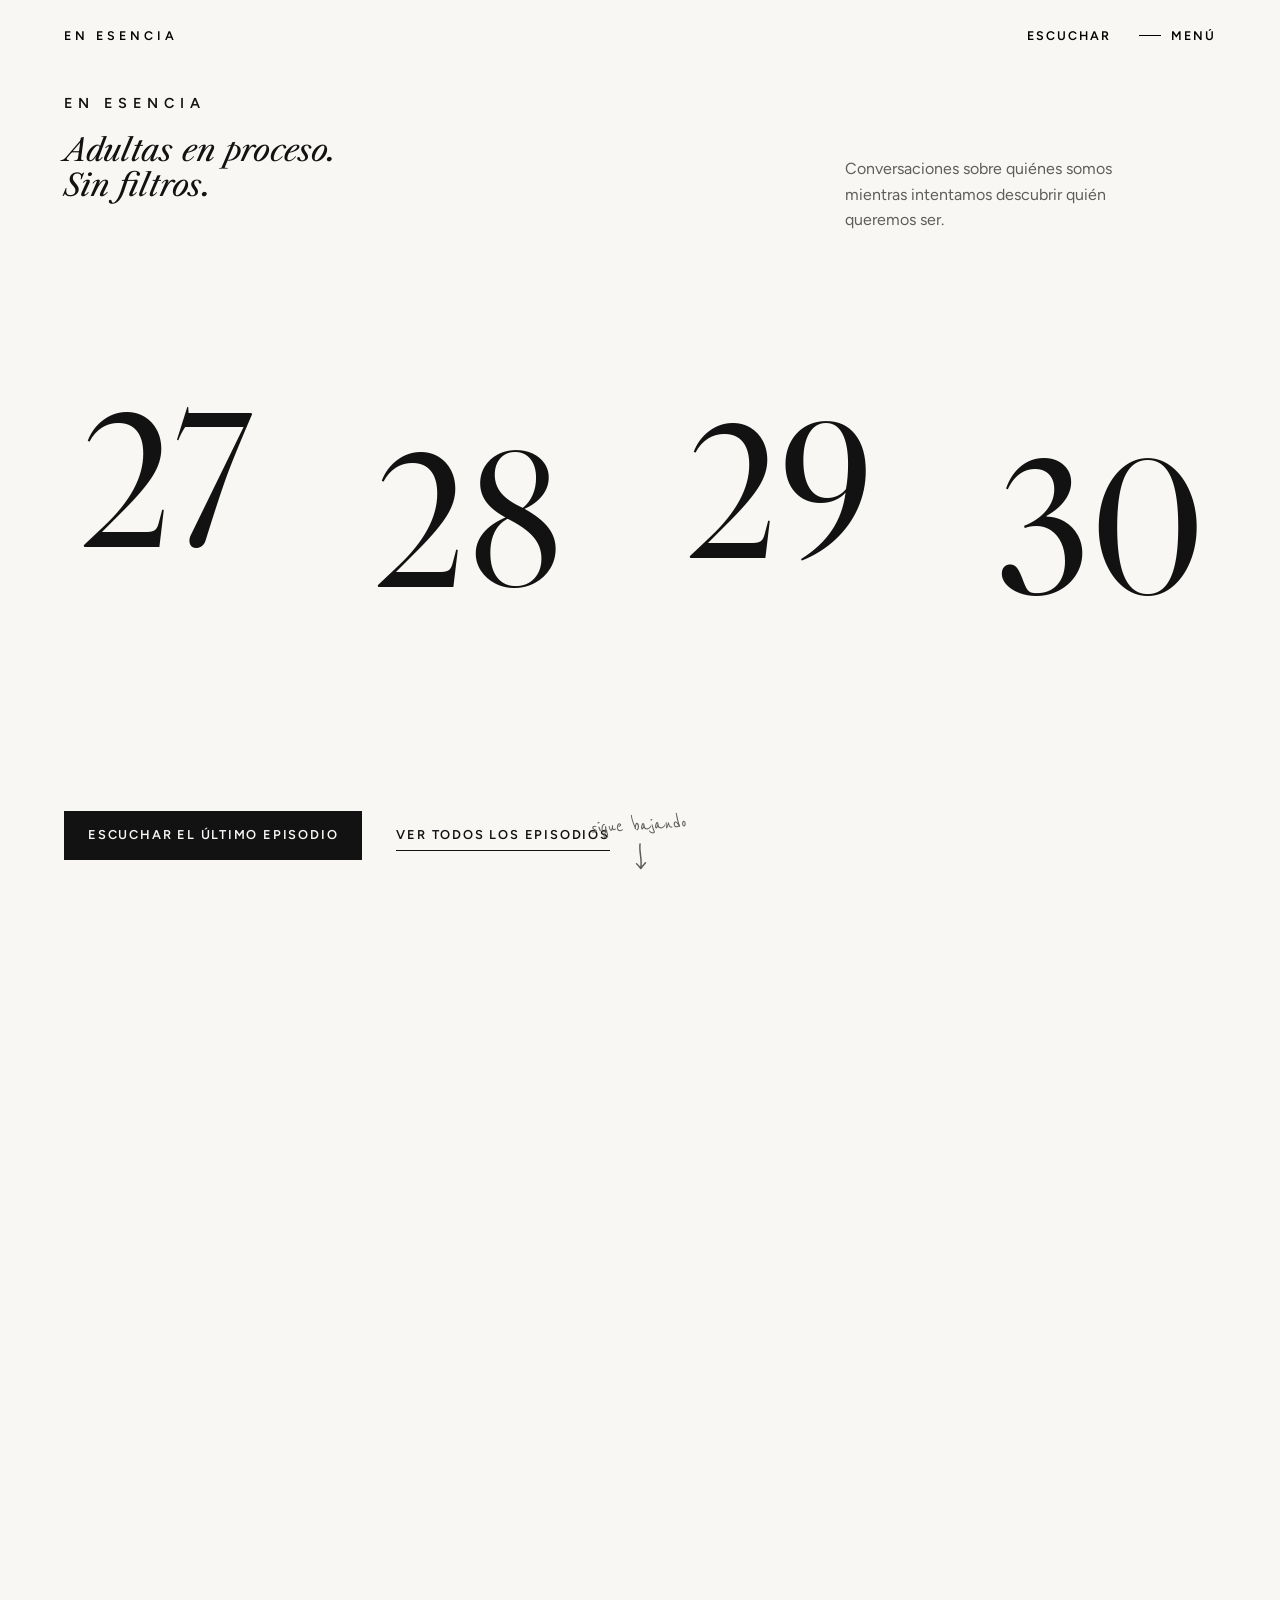
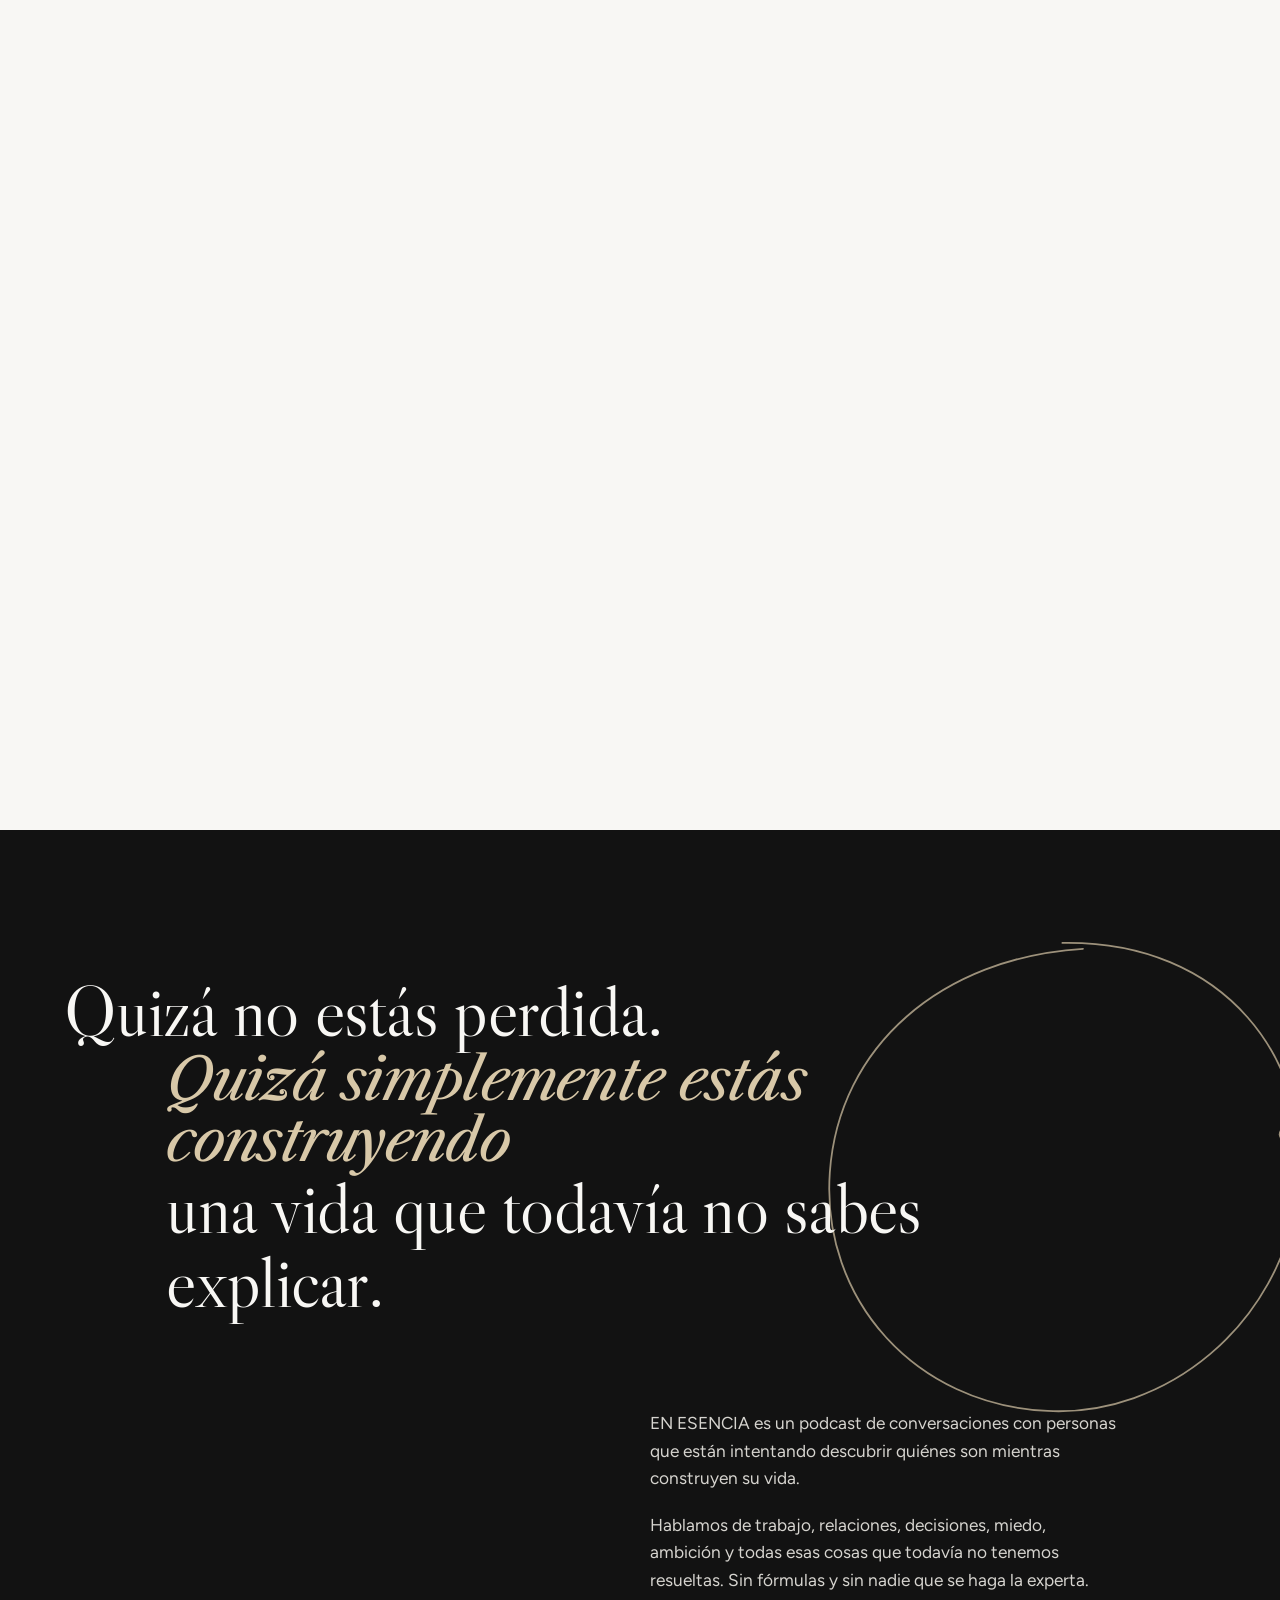
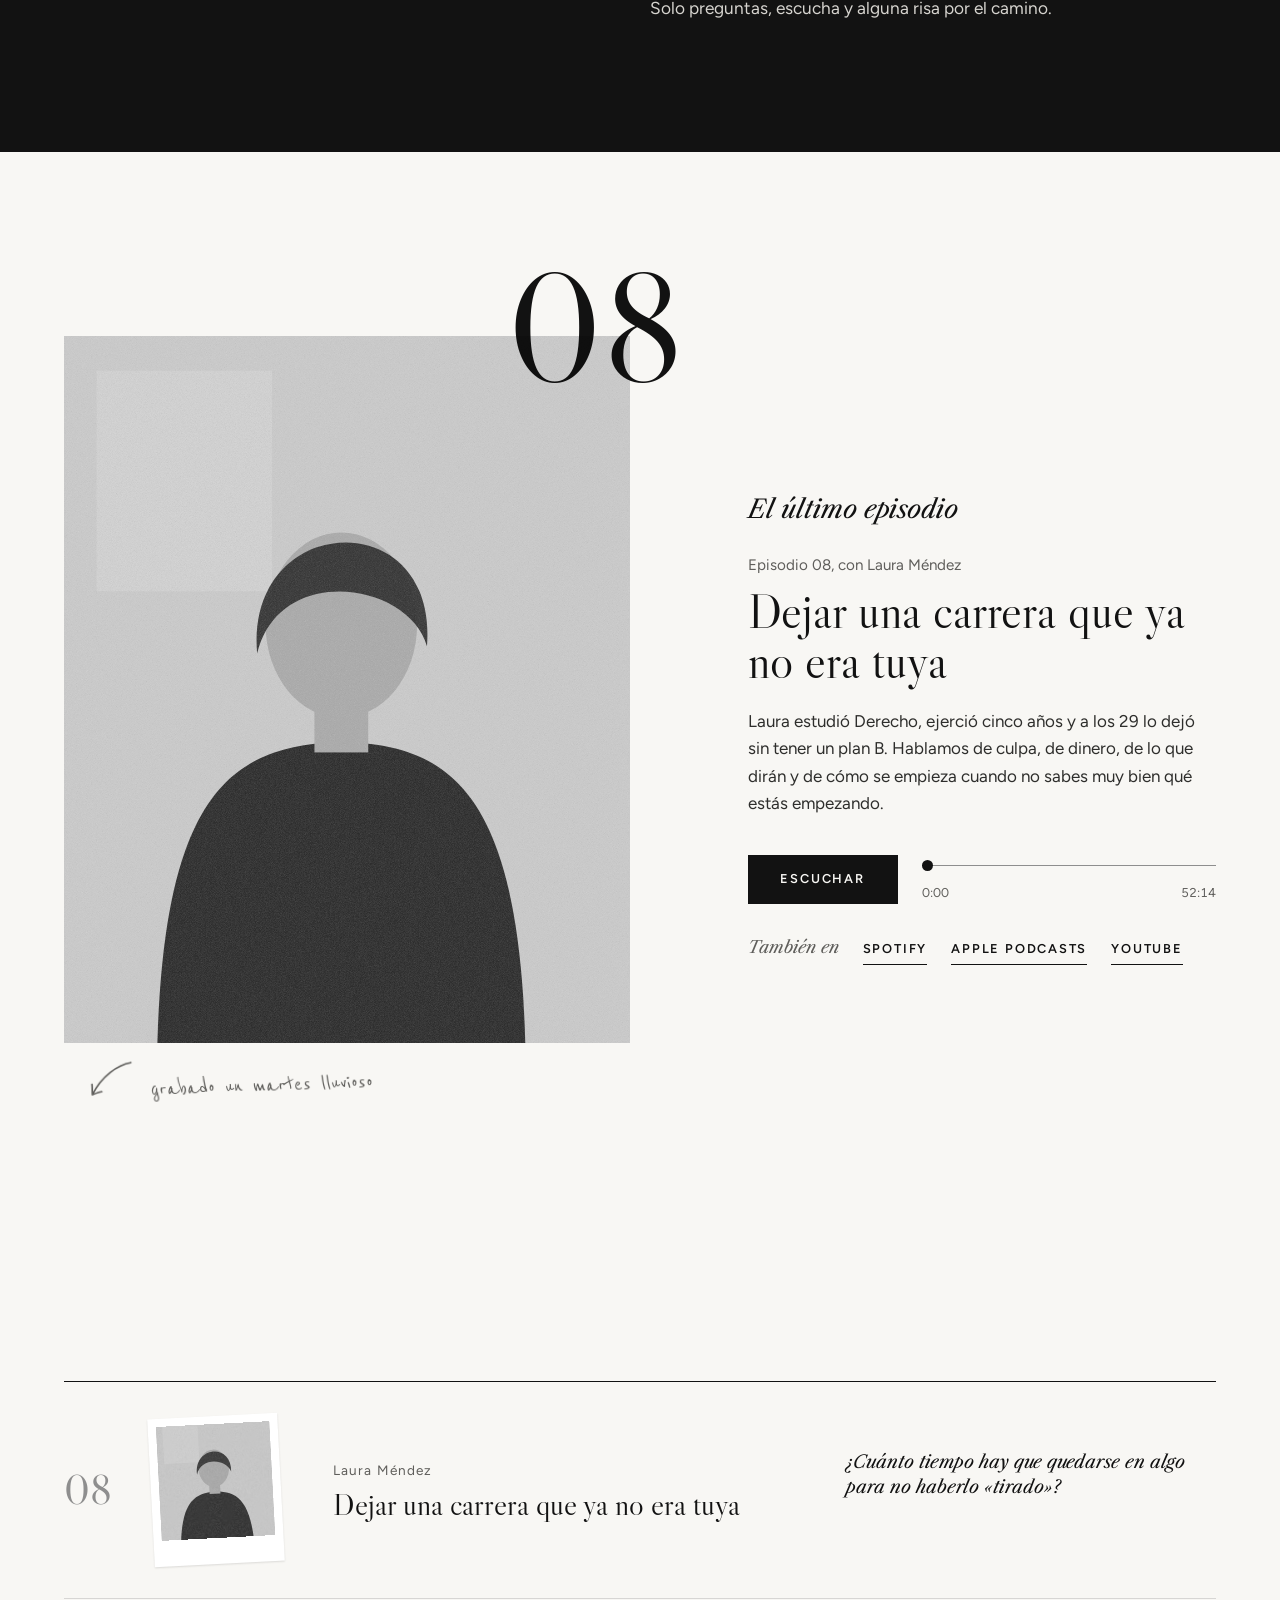
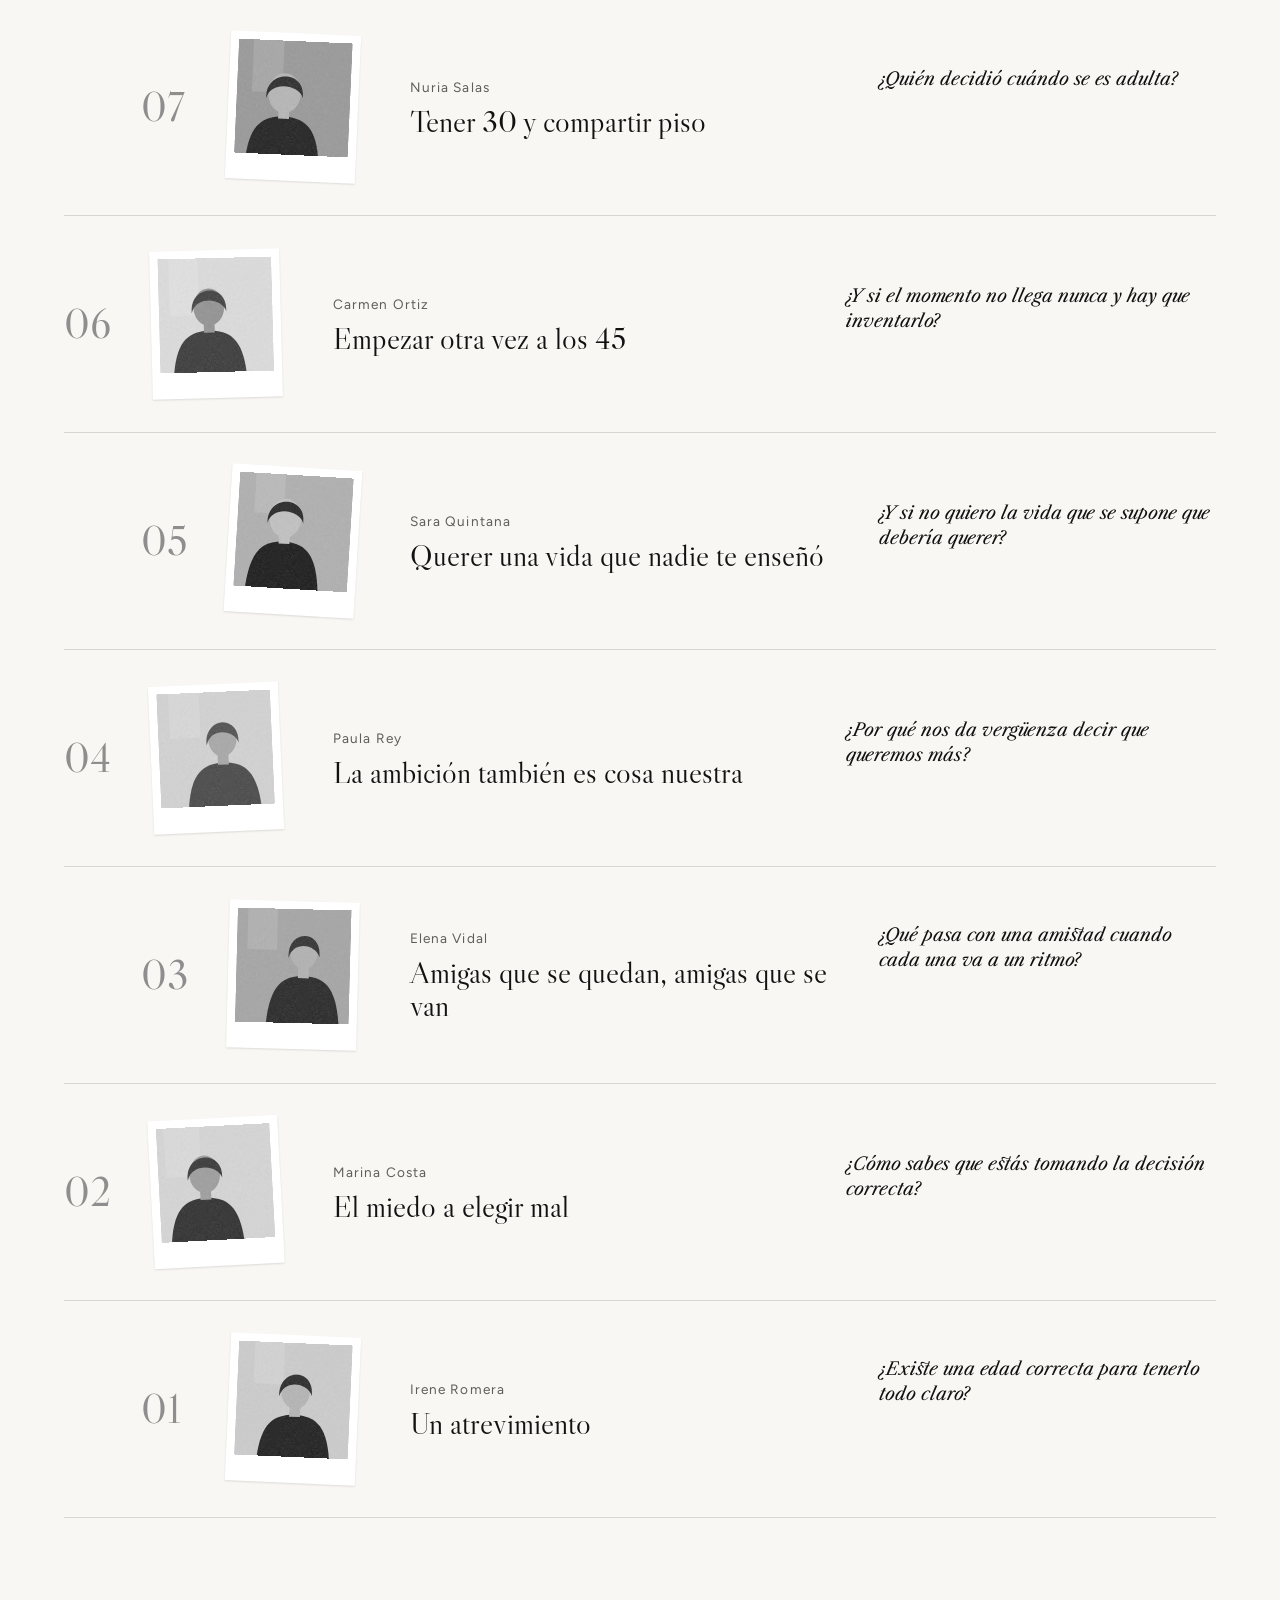
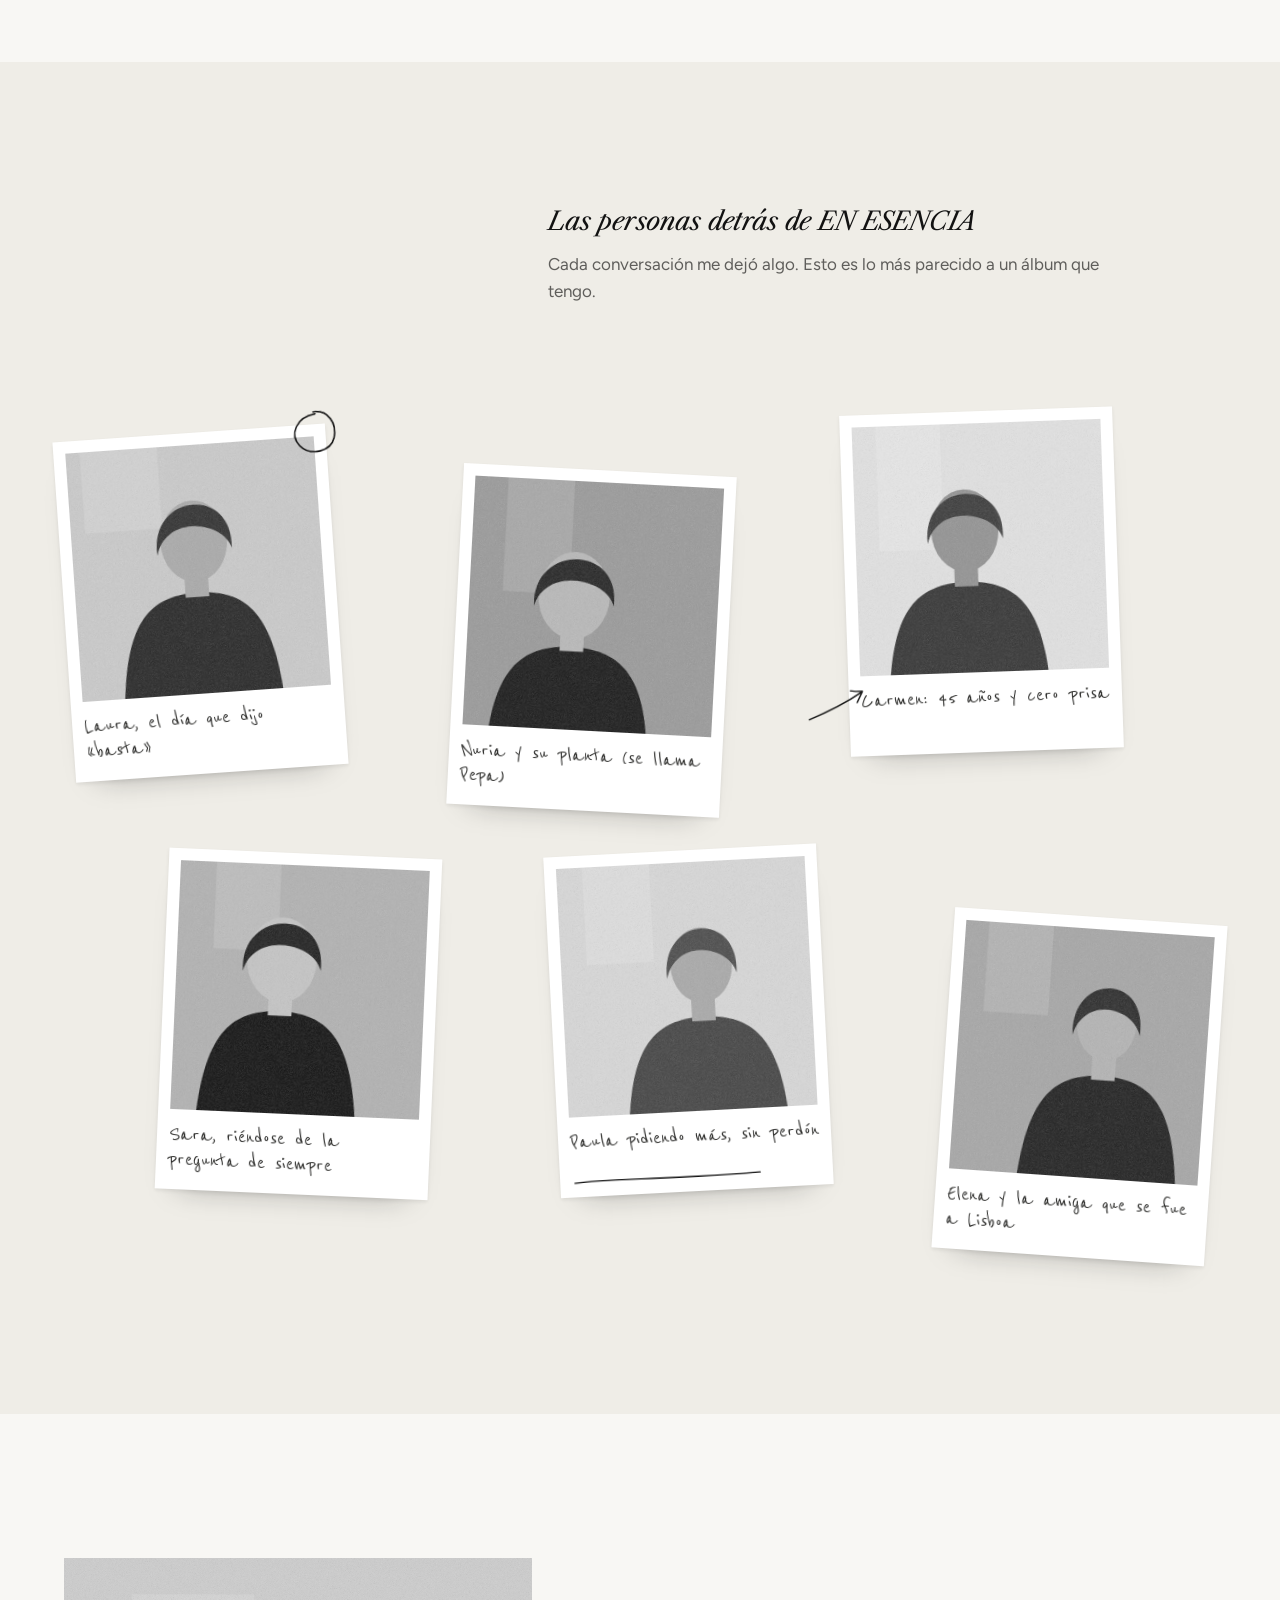
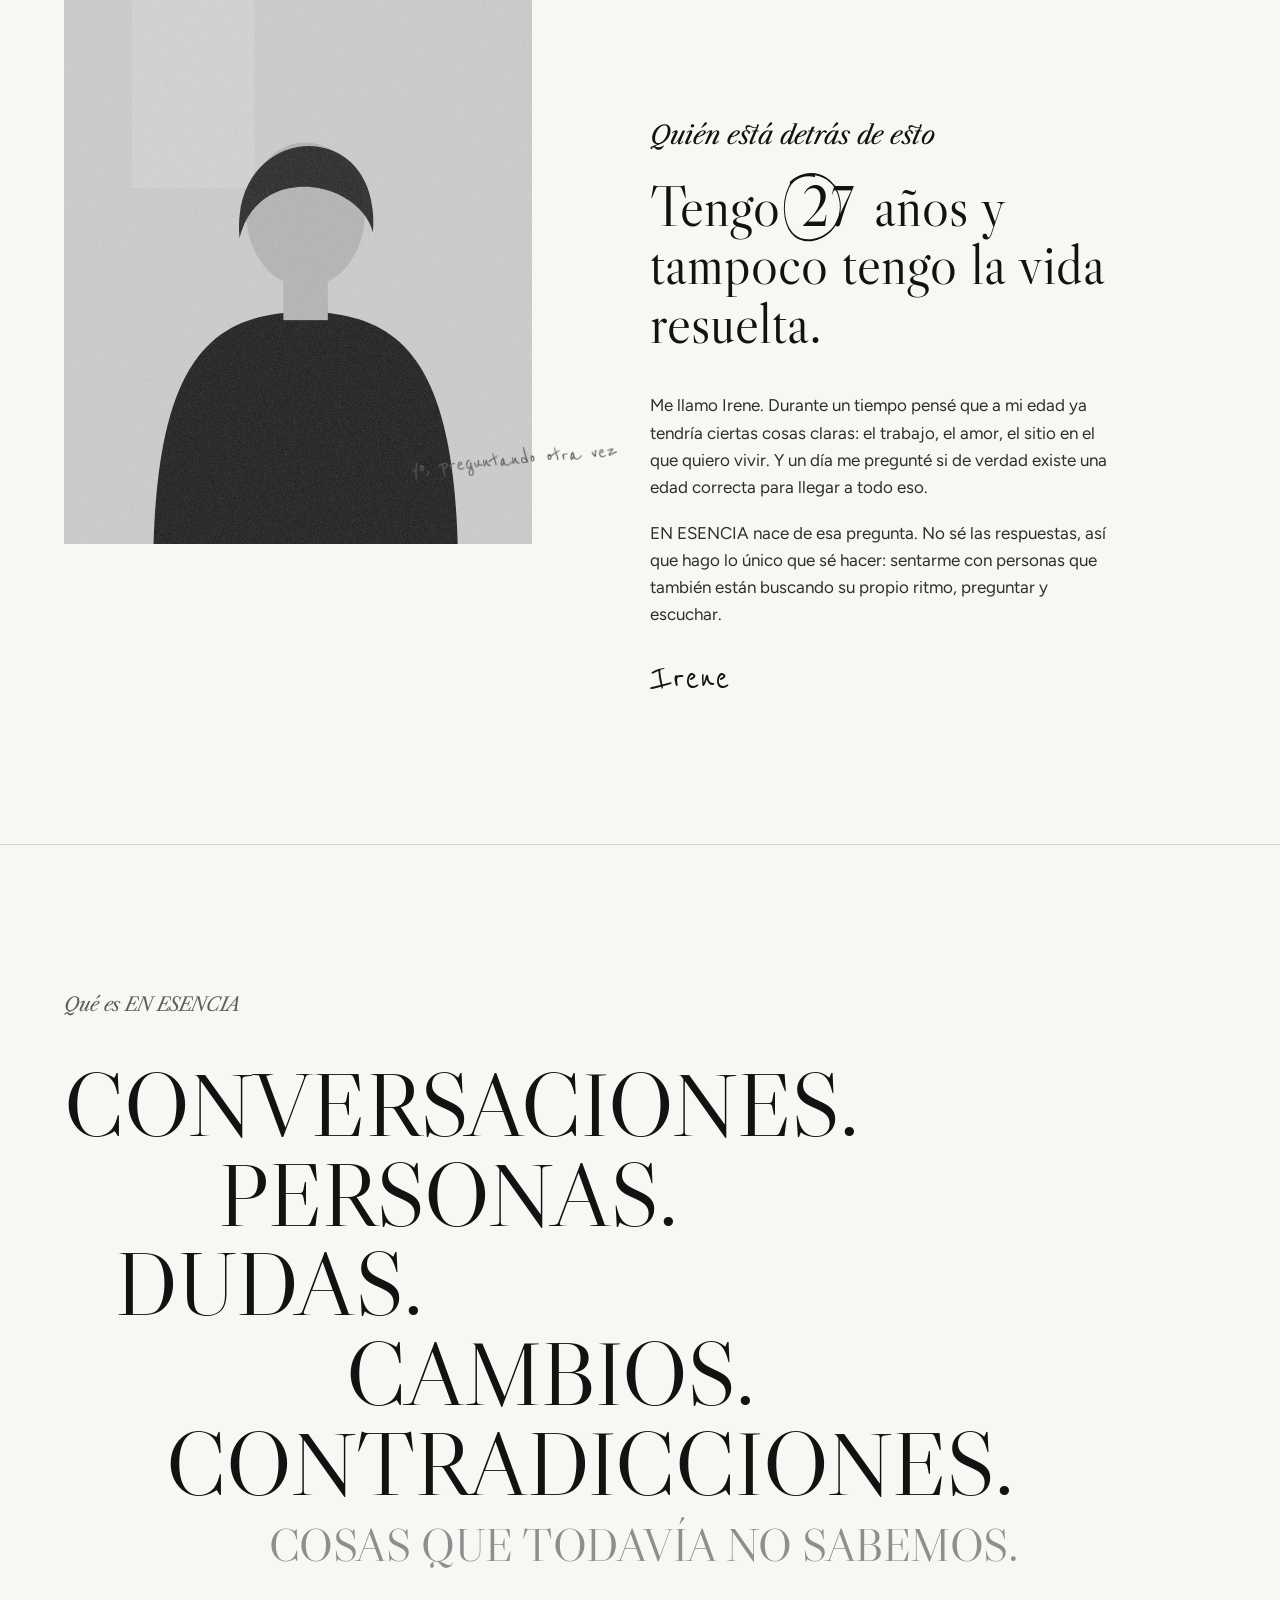
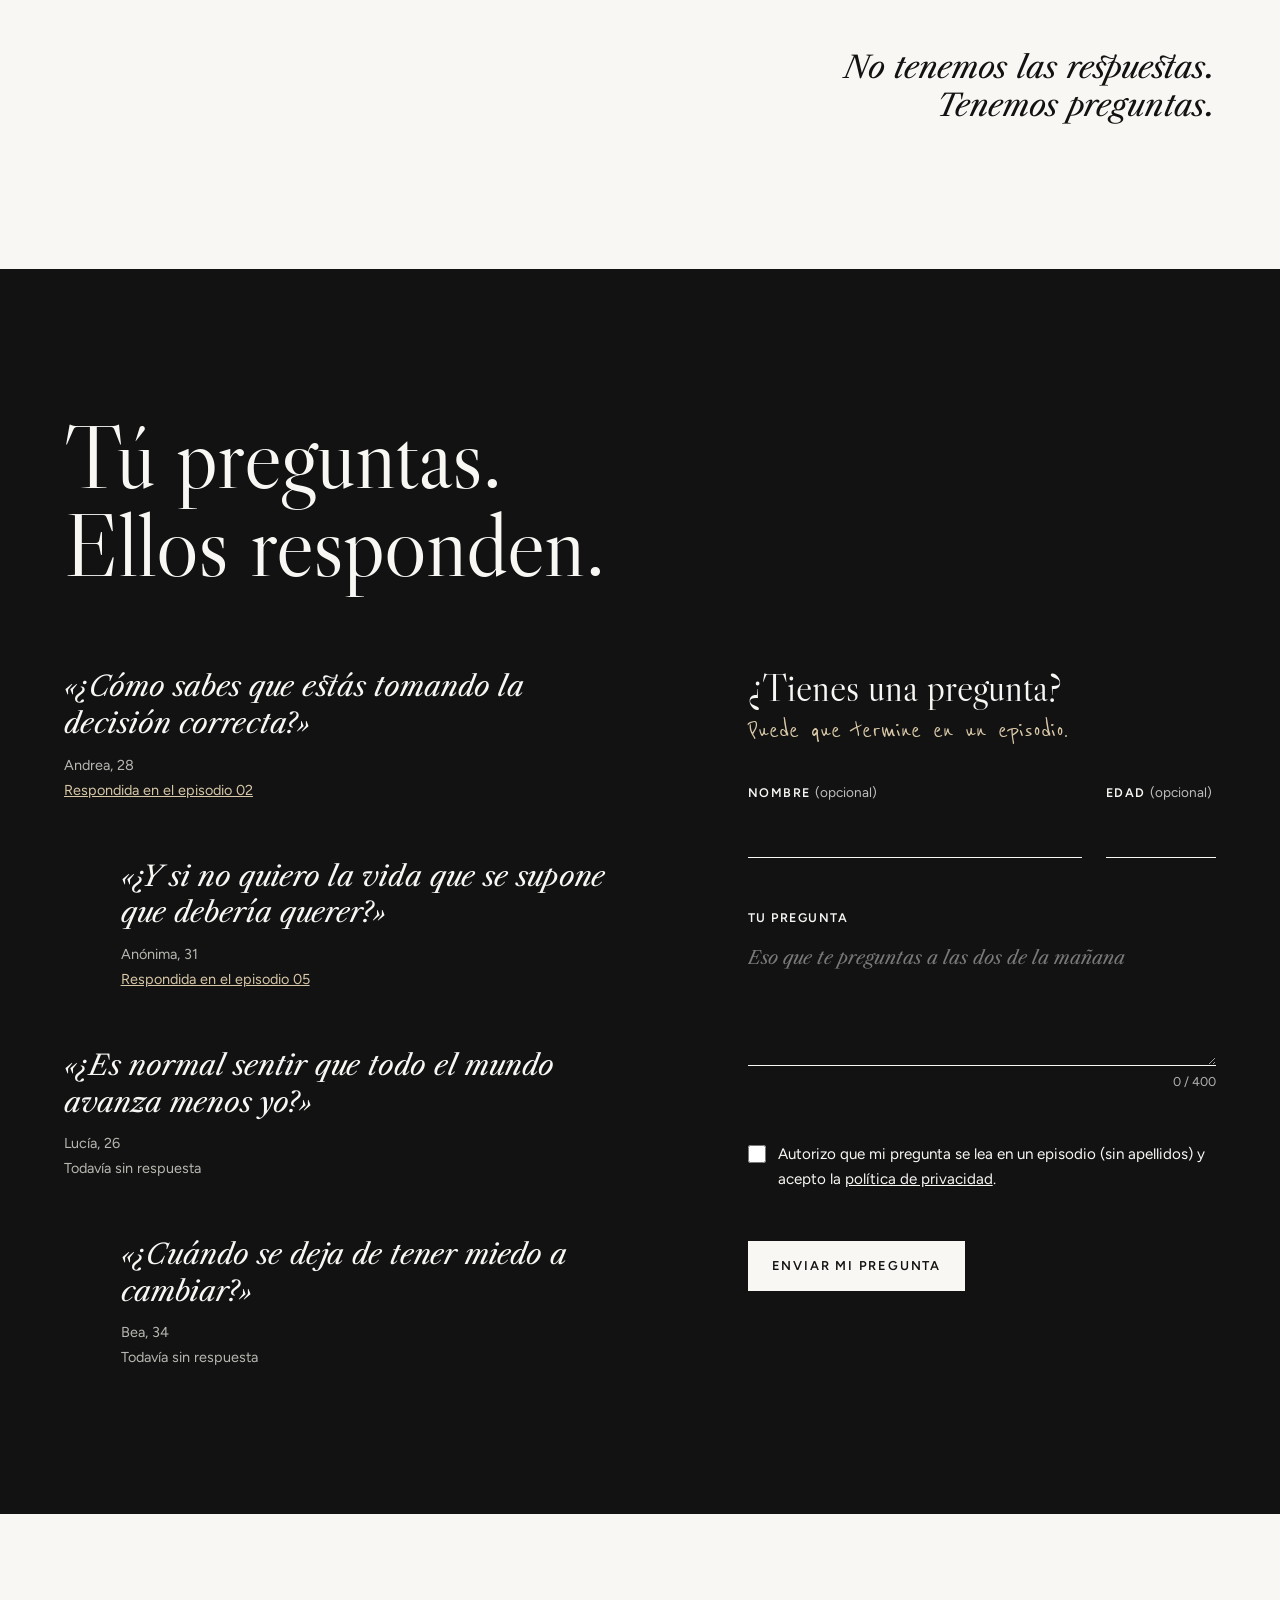
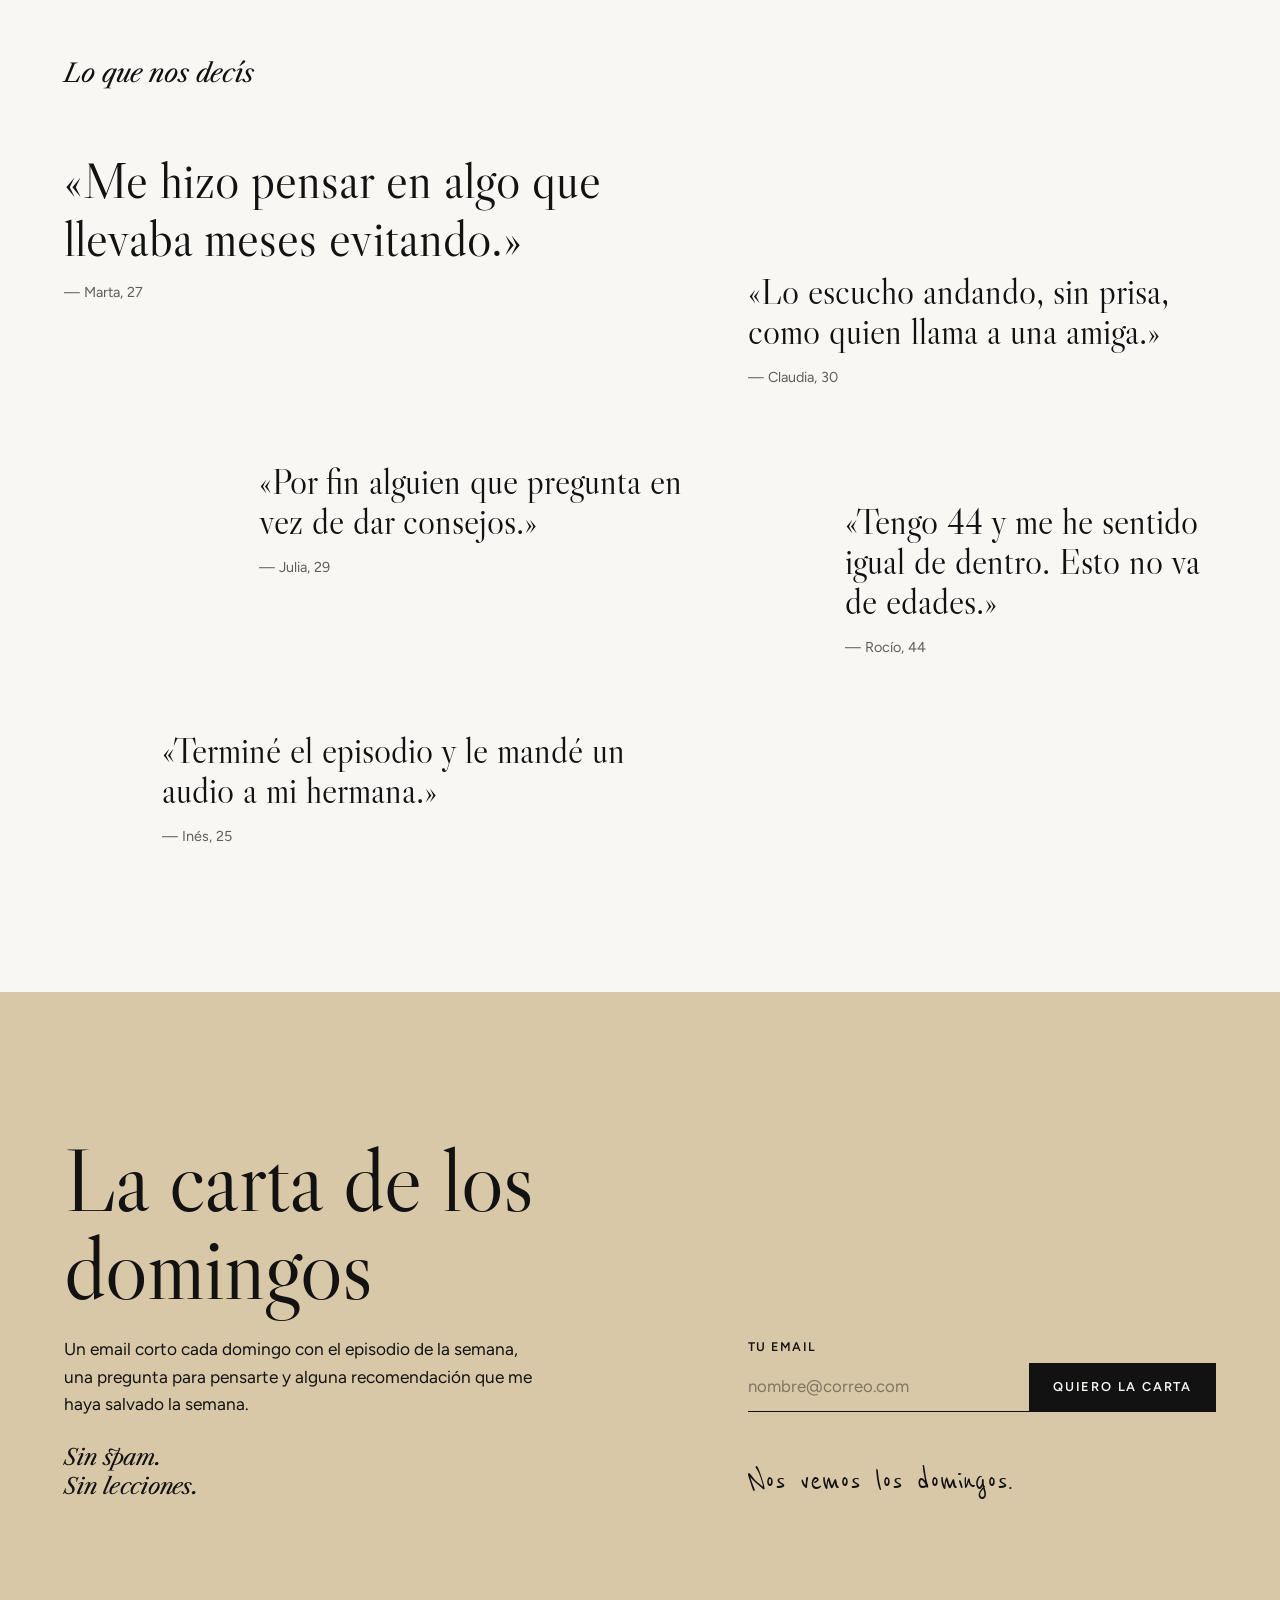
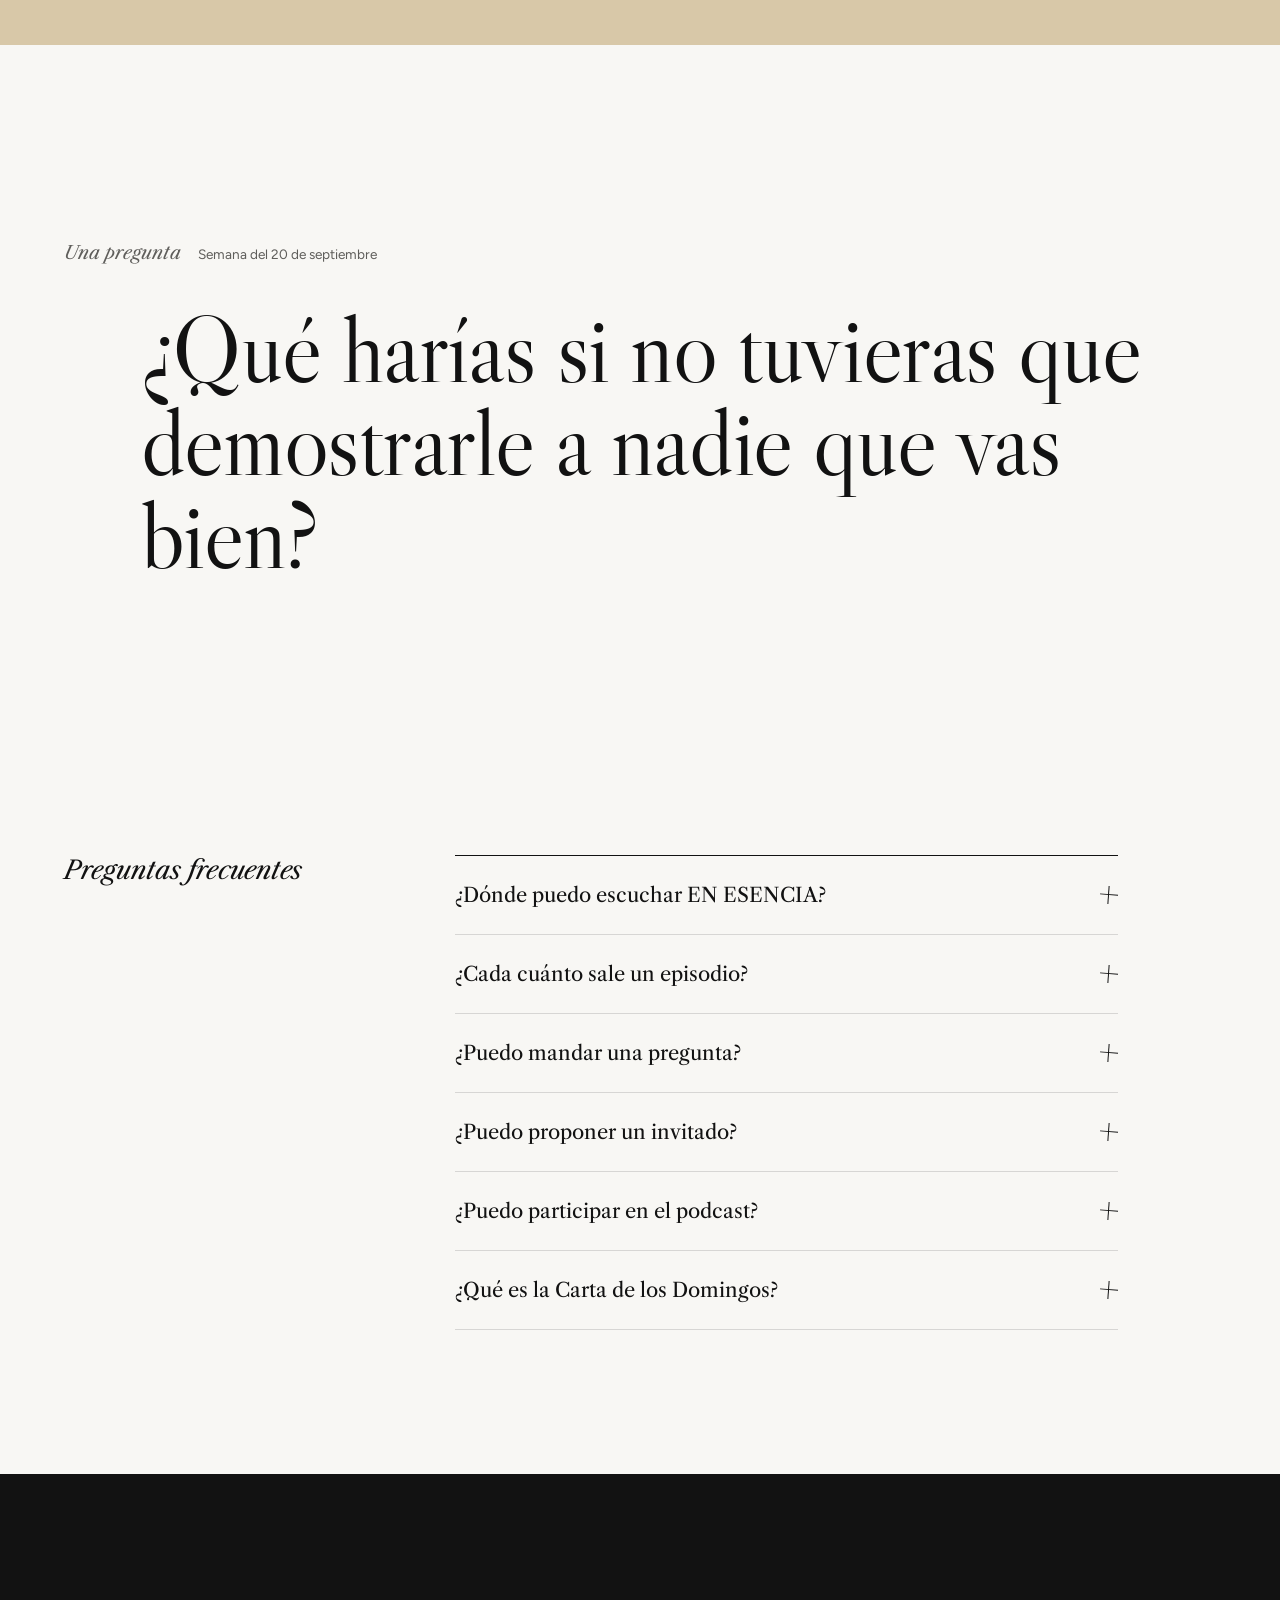
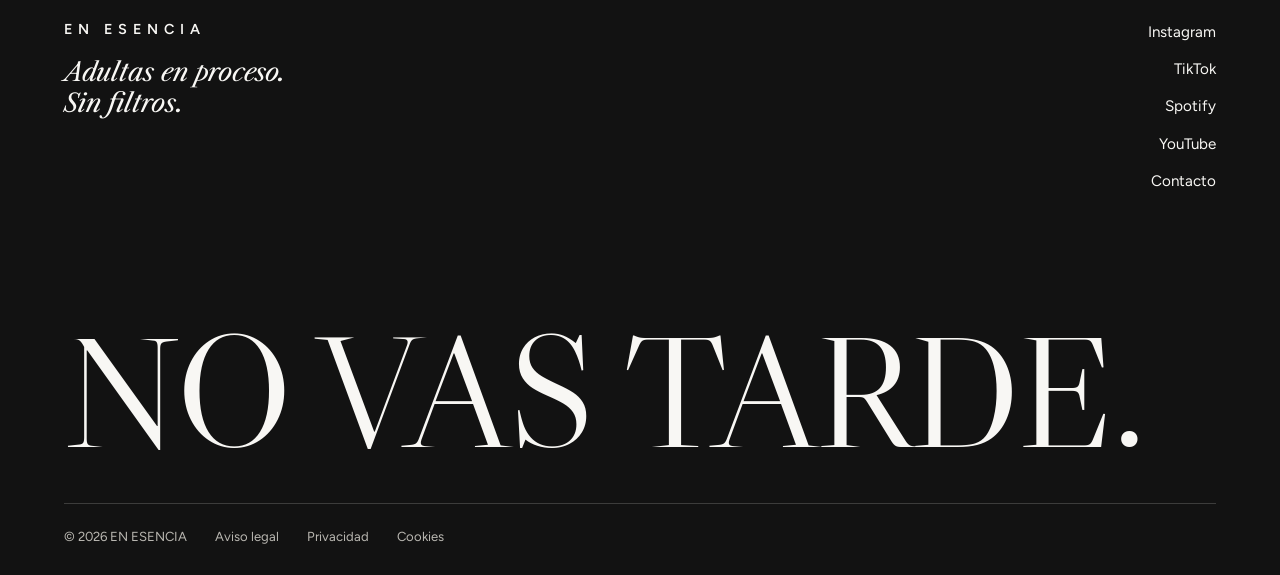
==== commit d2d1f53b: "Add files via upload" ====
--- a/index.html
+++ b/index.html
@@ -1,858 +1,365 @@
 <!DOCTYPE html>
 <html lang="es">
 <head>
-<meta charset="UTF-8">
-<meta name="viewport" content="width=device-width, initial-scale=1">
-<title>En esencia · El podcast para quien no tiene la vida resuelta (y está bien)</title>
-<meta name="description" content="En esencia es un podcast de conversaciones reales, divertidas e imperfectas sobre trabajo, vocación, amor y propósito cuando te acercas a los 30.">
-<link rel="preconnect" href="https://fonts.googleapis.com">
-<link rel="preconnect" href="https://fonts.gstatic.com" crossorigin>
-<link href="https://fonts.googleapis.com/css2?family=Figtree:ital,wght@0,400;0,500;0,600;0,700;1,400&family=Gloock&display=swap" rel="stylesheet">
-<style>
-  :root{
-    /* Colores de marca */
-    --lila:#EEE7F6;          /* fondo lila suave */
-    --lila-2:#E2D6F0;        /* lila un punto más intenso para bloques */
-    --berenjena:#3A1D3C;     /* texto */
-    --berenjena-suave:#6B4F6E;/* texto secundario (contraste AA sobre lila) */
-    --cereza:#B3103F;        /* acento */
-    --cereza-oscura:#8E0C32;
-    --mantequilla:#FBEFB4;   /* notas */
-    --blanco:#FFFCF7;
-    --ok:#2F6B45;
-    --error:#B3103F;
-
-    /* Tipografías */
-    --titular:"Gloock", Georgia, "Times New Roman", serif;
-    --texto:"Figtree", "Helvetica Neue", Arial, sans-serif;
-
-    /* Medidas */
-    --radio:14px;
-    --ancho:1120px;
-    --alto-header:68px;
-    --sombra:0 14px 34px -20px rgba(58,29,60,.45);
-    --t:.25s ease;
-  }
-
-  *{box-sizing:border-box;margin:0;padding:0}
-  html{scroll-behavior:smooth;scroll-padding-top:calc(var(--alto-header) + 12px)}
-  body{font-family:var(--texto);background:var(--lila);color:var(--berenjena);font-size:1.0625rem;line-height:1.6}
-  img,svg{display:block;max-width:100%}
-  a{color:inherit}
-  button,input,select,textarea{font:inherit;color:inherit}
-  :focus-visible{outline:3px solid var(--cereza);outline-offset:3px;border-radius:4px}
-  .sr-only{position:absolute;width:1px;height:1px;overflow:hidden;clip:rect(0 0 0 0);white-space:nowrap}
-  .saltar{position:absolute;left:12px;top:-60px;background:var(--berenjena);color:var(--blanco);padding:10px 16px;border-radius:8px;z-index:100;text-decoration:none}
-  .saltar:focus{top:12px}
-  .contenedor{max-width:var(--ancho);margin:0 auto;padding:0 20px}
-
-  h1,h2,h3{font-family:var(--titular);font-weight:400;line-height:1.1}
-  h2{font-size:clamp(2rem,6vw,2.9rem);margin-bottom:.4em}
-  h3{font-size:1.35rem}
-  .entradilla{max-width:58ch;color:var(--berenjena-suave);font-size:1.08rem}
-
-  .boton{display:inline-flex;align-items:center;justify-content:center;gap:.5em;padding:.8em 1.4em;border-radius:999px;
-    border:2px solid var(--cereza);background:var(--cereza);color:var(--blanco);font-weight:600;text-decoration:none;cursor:pointer;
-    transition:background var(--t),transform var(--t),color var(--t)}
-  .boton:hover{background:var(--cereza-oscura);border-color:var(--cereza-oscura);transform:translateY(-2px)}
-  .boton.contorno{background:transparent;color:var(--berenjena);border-color:var(--berenjena)}
-  .boton.contorno:hover{background:var(--berenjena);color:var(--blanco)}
-  .boton.peque{padding:.55em 1.1em;font-size:.95rem}
-
-  section{padding:80px 0}
-
-  /* ---------- Header ---------- */
-  header{position:fixed;inset:0 0 auto 0;height:var(--alto-header);z-index:50;background:rgba(238,231,246,.9);
-    backdrop-filter:blur(8px);transition:box-shadow var(--t)}
-  header.con-sombra{box-shadow:0 6px 20px -14px rgba(58,29,60,.5)}
-  .barra{height:100%;display:flex;align-items:center;justify-content:space-between;gap:16px}
-  .logo{font-family:var(--titular);font-size:1.6rem;text-decoration:none;display:flex;align-items:baseline;gap:4px}
-  .logo .punto{width:9px;height:9px;border-radius:50%;background:var(--cereza);display:inline-block}
-  .hamburguesa{width:44px;height:44px;border:0;background:transparent;cursor:pointer;display:grid;place-items:center;border-radius:10px}
-  .hamburguesa span{display:block;width:24px;height:2px;background:var(--berenjena);position:relative;transition:background var(--t)}
-  .hamburguesa span::before,.hamburguesa span::after{content:"";position:absolute;left:0;width:24px;height:2px;background:var(--berenjena);transition:transform var(--t)}
-  .hamburguesa span::before{top:-7px}.hamburguesa span::after{top:7px}
-  .hamburguesa[aria-expanded="true"] span{background:transparent}
-  .hamburguesa[aria-expanded="true"] span::before{transform:translateY(7px) rotate(45deg)}
-  .hamburguesa[aria-expanded="true"] span::after{transform:translateY(-7px) rotate(-45deg)}
-  .menu{position:fixed;top:var(--alto-header);left:0;right:0;background:var(--lila);padding:12px 20px 28px;
-    box-shadow:0 20px 30px -20px rgba(58,29,60,.4);display:none}
-  .menu.abierto{display:block}
-  .menu ul{list-style:none}
-  .menu li a{display:block;padding:12px 0;text-decoration:none;font-weight:500;border-bottom:1px solid var(--lila-2)}
-  .menu .boton{margin-top:18px;width:100%}
-  .cta-header{display:none}
-
-  /* ---------- Hero ---------- */
-  .hero{padding:calc(var(--alto-header) + 48px) 0 72px}
-  .hero .contenedor{display:grid;gap:48px}
-  .hero-pregunta{font-family:var(--titular);font-size:clamp(2.2rem,8vw,4.3rem);line-height:1.05}
-  .edades{display:flex;flex-wrap:wrap;gap:.1em .45em;font-family:var(--titular);font-size:clamp(2.6rem,11vw,5.6rem);line-height:1.1;margin:.15em 0 .1em}
-  .edad{position:relative;display:inline-block;color:var(--berenjena)}
-  .edad::after{content:"";position:absolute;left:-6%;top:54%;width:112%;height:.09em;background:var(--cereza);border-radius:4px;
-    transform:scaleX(0) rotate(-6deg);transform-origin:left center;transition:transform .45s cubic-bezier(.6,.05,.3,1)}
-  .edad.tachada{color:var(--berenjena-suave)}
-  .edad.tachada::after{transform:scaleX(1) rotate(-6deg)}
-  .spoiler{display:inline-block;background:var(--mantequilla);padding:.25em .7em;border-radius:6px;font-weight:600;font-size:clamp(1.05rem,3.5vw,1.35rem);
-    transform:rotate(-1.5deg);opacity:0;translate:0 10px;transition:opacity .5s ease,translate .5s ease;margin-top:14px}
-  .spoiler.visible{opacity:1;translate:0 0}
-  .hero-texto .entradilla{margin-top:26px}
-  .hero-acciones{display:flex;flex-wrap:wrap;gap:12px;margin-top:28px}
-
-  .arco-wrap{display:flex;flex-direction:column;align-items:center}
-  .arco{width:min(78vw,330px);aspect-ratio:3/4;border-radius:999px 999px 18px 18px;overflow:hidden;border:6px solid var(--blanco);
-    background:linear-gradient(180deg,#D9C6EC 0%,#C9A9DD 60%,#B98BCB 100%);box-shadow:var(--sombra);position:relative}
-  .arco img,.arco svg{width:100%;height:100%;object-fit:cover}
-  .pie-foto{margin-top:14px;font-size:.95rem;color:var(--berenjena-suave);text-align:center}
-  .pie-foto strong{color:var(--berenjena)}
-
-  /* ---------- Último episodio (reproductor simulado) ---------- */
-  .ultimo{padding:0 0 80px}
-  .reproductor{background:var(--berenjena);color:var(--blanco);border-radius:22px;padding:24px;display:grid;gap:20px;box-shadow:var(--sombra)}
-  .reproductor .etiqueta{font-size:.85rem;color:#E8C9D6;font-weight:600}
-  .reproductor h3{font-size:clamp(1.4rem,4.5vw,1.9rem);margin:6px 0 8px}
-  .reproductor p{color:#E3D6E6;font-size:.98rem;max-width:60ch}
-  .controles{display:flex;align-items:center;gap:14px}
-  .play{width:58px;height:58px;flex:none;border-radius:50%;border:0;background:var(--cereza);color:var(--blanco);cursor:pointer;display:grid;place-items:center;transition:transform var(--t),background var(--t)}
-  .play:hover{transform:scale(1.06);background:#CC1B4D}
-  .progreso{flex:1;display:grid;gap:6px}
-  .progreso input[type=range]{width:100%;accent-color:var(--cereza);cursor:pointer}
-  .tiempos{display:flex;justify-content:space-between;font-size:.82rem;color:#E3D6E6;font-variant-numeric:tabular-nums}
-  .velocidad{border:1.5px solid #9A7F9D;background:transparent;color:var(--blanco);border-radius:999px;padding:.35em .8em;cursor:pointer;font-size:.88rem;font-weight:600}
-  .ondas{display:flex;align-items:flex-end;gap:3px;height:22px}
-  .ondas i{width:3px;background:#E8C9D6;border-radius:2px;height:30%}
-  .reproductor.sonando .ondas i{animation:onda 1s ease-in-out infinite}
-  .ondas i:nth-child(2){animation-delay:.15s}.ondas i:nth-child(3){animation-delay:.3s}.ondas i:nth-child(4){animation-delay:.45s}.ondas i:nth-child(5){animation-delay:.6s}
-  @keyframes onda{0%,100%{height:25%}50%{height:100%}}
-
-  /* ---------- Buscador ---------- */
-  .buscador{background:var(--blanco);border-radius:22px;padding:20px;box-shadow:var(--sombra);margin-top:28px}
-  .campo-busqueda{display:flex;gap:10px;flex-wrap:wrap}
-  .campo-busqueda .input-wrap{flex:1 1 240px;position:relative}
-  .campo-busqueda svg{position:absolute;left:14px;top:50%;translate:0 -50%;width:20px;height:20px;color:var(--berenjena-suave)}
-  .campo-busqueda input{width:100%;padding:.85em 1em .85em 2.8em;border:2px solid var(--lila-2);border-radius:999px;background:var(--lila);transition:border-color var(--t)}
-  .campo-busqueda input:focus{border-color:var(--cereza);outline:none}
-  .filtros{display:flex;flex-wrap:wrap;gap:8px;margin-top:16px}
-  .filtro{border:1.5px solid var(--lila-2);background:transparent;border-radius:999px;padding:.4em 1em;cursor:pointer;font-size:.95rem;font-weight:500;transition:background var(--t),border-color var(--t),color var(--t)}
-  .filtro:hover{border-color:var(--berenjena)}
-  .filtro[aria-pressed="true"]{background:var(--berenjena);border-color:var(--berenjena);color:var(--blanco)}
-  .contador{margin-top:18px;font-size:.95rem;color:var(--berenjena-suave)}
-  .episodios{list-style:none;display:grid;gap:14px;margin-top:22px}
-  .episodio{display:grid;grid-template-columns:auto 1fr;gap:16px;align-items:start;background:var(--blanco);border-radius:var(--radio);padding:18px;
-    border:1.5px solid transparent;transition:border-color var(--t),transform var(--t)}
-  .episodio:hover{border-color:var(--lila-2);transform:translateY(-2px)}
-  .episodio .num{font-family:var(--titular);font-size:1.6rem;color:var(--cereza);min-width:2ch}
-  .episodio h3{font-size:1.2rem;margin-bottom:4px}
-  .episodio p{color:var(--berenjena-suave);font-size:.97rem}
-  .meta{display:flex;flex-wrap:wrap;gap:10px;align-items:center;margin-top:10px;font-size:.88rem}
-  .chip{background:var(--lila);padding:.2em .75em;border-radius:999px;font-weight:600}
-  .meta .dur{color:var(--berenjena-suave)}
-  .meta button{margin-left:auto;border:0;background:none;color:var(--cereza);font-weight:700;cursor:pointer;padding:4px 0;text-decoration:underline;text-underline-offset:3px}
-  mark{background:var(--mantequilla);color:inherit;border-radius:3px;padding:0 2px}
-  .sin-resultados{background:var(--mantequilla);border-radius:var(--radio);padding:22px;margin-top:22px}
-  .sin-resultados p{margin-top:4px}
-
-  /* ---------- Q&A (notas amarillas) ---------- */
-  .qa{background:var(--lila-2)}
-  .notas{display:grid;gap:22px;margin-top:32px}
-  .nota{background:var(--mantequilla);padding:24px 22px 22px;border-radius:4px;box-shadow:0 10px 20px -14px rgba(58,29,60,.55);position:relative}
-  .nota::before{content:"";position:absolute;top:-10px;left:50%;translate:-50% 0;width:70px;height:20px;background:rgba(255,255,255,.55);rotate:-3deg}
-  .nota:nth-child(odd){rotate:-1deg}.nota:nth-child(even){rotate:1.2deg}
-  .nota .pregunta{font-family:var(--titular);font-size:1.25rem;line-height:1.25;margin-bottom:10px}
-  .nota .firma{font-size:.88rem;color:var(--berenjena-suave);margin-bottom:12px}
-  .nota .respuesta{font-size:.98rem}
-
-  /* ---------- Testimonios ---------- */
-  .testimonios{display:grid;gap:22px;margin-top:32px}
-  .testimonio{background:var(--blanco);border-radius:var(--radio);padding:26px}
-  .testimonio blockquote{font-family:var(--titular);font-size:1.25rem;line-height:1.35}
-  .testimonio figcaption{margin-top:14px;font-size:.93rem;color:var(--berenjena-suave)}
-
-  /* ---------- FAQ ---------- */
-  .faq-lista{margin-top:28px;border-top:1.5px solid var(--lila-2)}
-  .faq-item{border-bottom:1.5px solid var(--lila-2)}
-  .faq-item h3{font-family:var(--texto);font-size:1.05rem;font-weight:600}
-  .faq-boton{width:100%;display:flex;justify-content:space-between;align-items:center;gap:16px;padding:20px 0;background:none;border:0;cursor:pointer;text-align:left;font-weight:600}
-  .faq-boton .signo{flex:none;width:28px;height:28px;border-radius:50%;background:var(--blanco);display:grid;place-items:center;transition:transform var(--t),background var(--t)}
-  .faq-boton[aria-expanded="true"] .signo{transform:rotate(45deg);background:var(--mantequilla)}
-  .faq-panel{display:grid;grid-template-rows:0fr;transition:grid-template-rows .3s ease}
-  .faq-panel.abierto{grid-template-rows:1fr}
-  .faq-panel > div{overflow:hidden}
-  .faq-panel p{padding:0 0 20px;color:var(--berenjena-suave);max-width:64ch}
-
-  /* ---------- Newsletter ---------- */
-  .newsletter{background:var(--berenjena);color:var(--blanco)}
-  .newsletter .entradilla{color:#E3D6E6}
-  .formulario{background:var(--blanco);color:var(--berenjena);border-radius:22px;padding:24px;margin-top:32px;display:grid;gap:18px}
-  .grupo{display:grid;gap:6px}
-  .grupo label,.grupo legend{font-weight:600;font-size:.97rem}
-  .opcional{font-weight:400;color:var(--berenjena-suave);font-size:.88rem}
-  .ayuda{font-size:.85rem;color:var(--berenjena-suave)}
-  .grupo input:not([type=checkbox]),.grupo select,.grupo textarea{width:100%;padding:.75em .9em;border:2px solid var(--lila-2);border-radius:10px;background:var(--lila);transition:border-color var(--t),background var(--t)}
-  .grupo textarea{min-height:110px;resize:vertical}
-  .grupo input:focus,.grupo select:focus,.grupo textarea:focus{outline:none;border-color:var(--berenjena)}
-  .grupo.error input,.grupo.error select,.grupo.error textarea{border-color:var(--error);background:#FDF0F3}
-  .grupo.ok input:not([type=checkbox]),.grupo.ok select,.grupo.ok textarea{border-color:var(--ok)}
-  .mensaje-error{color:var(--error);font-size:.88rem;font-weight:600;min-height:1.2em}
-  .check{display:flex;gap:10px;align-items:flex-start;font-weight:400!important}
-  .check input{width:20px;height:20px;margin-top:3px;accent-color:var(--cereza);flex:none}
-  .contador-car{font-size:.82rem;color:var(--berenjena-suave);text-align:right}
-  .exito{display:none;background:var(--mantequilla);color:var(--berenjena);border-radius:var(--radio);padding:20px;margin-top:20px}
-  .exito.visible{display:block}
-  .exito h3{margin-bottom:4px}
-
-  /* ---------- Footer ---------- */
-  footer{padding:56px 0 32px;font-size:.95rem}
-  .footer-grid{display:grid;gap:32px}
-  footer h2{font-size:1.8rem}
-  footer h3{font-family:var(--texto);font-size:1rem;font-weight:700;margin-bottom:10px}
-  footer ul{list-style:none;display:grid;gap:6px}
-  .redes{display:flex;gap:10px}
-  .redes a{width:42px;height:42px;border-radius:50%;background:var(--blanco);display:grid;place-items:center;transition:background var(--t),transform var(--t)}
-  .redes a:hover{background:var(--mantequilla);transform:translateY(-2px)}
-  .redes svg{width:20px;height:20px}
-  .legal{border-top:1.5px solid var(--lila-2);margin-top:36px;padding-top:20px;display:flex;flex-wrap:wrap;gap:8px 20px;color:var(--berenjena-suave);font-size:.88rem}
-
-  /* ---------- Aparición al hacer scroll ---------- */
-  .revelar{opacity:0;translate:0 18px;transition:opacity .6s ease,translate .6s ease}
-  .revelar.visible{opacity:1;translate:0 0}
-
-  /* ---------- Tablet / escritorio ---------- */
-  @media (min-width:720px){
-    section{padding:104px 0}
-    .notas{grid-template-columns:repeat(2,1fr)}
-    .testimonios{grid-template-columns:repeat(3,1fr)}
-    .formulario{grid-template-columns:1fr 1fr;padding:36px}
-    .grupo.ancho{grid-column:1/-1}
-    .reproductor{grid-template-columns:1.2fr 1fr;align-items:center;padding:36px}
-    .footer-grid{grid-template-columns:1.5fr 1fr 1fr}
-    .buscador{padding:28px}
-  }
-  @media (min-width:960px){
-    .hamburguesa{display:none}
-    .menu{position:static;display:block!important;background:none;padding:0;box-shadow:none}
-    .menu ul{display:flex;gap:26px}
-    .menu li a{border:0;padding:6px 0;position:relative}
-    .menu li a::after{content:"";position:absolute;left:0;bottom:0;width:100%;height:2px;background:var(--cereza);transform:scaleX(0);transform-origin:left;transition:transform var(--t)}
-    .menu li a:hover::after{transform:scaleX(1)}
-    .menu .boton{display:none}
-    .cta-header{display:inline-flex}
-    .hero .contenedor{grid-template-columns:1.25fr .75fr;align-items:center}
-    .notas{grid-template-columns:repeat(3,1fr)}
-    .newsletter .contenedor{display:grid;grid-template-columns:.8fr 1.2fr;gap:56px;align-items:start}
-    .formulario{margin-top:0}
-  }
-
-  @media (prefers-reduced-motion:reduce){
-    *,*::before,*::after{transition:none!important;animation:none!important;scroll-behavior:auto!important}
-    .revelar{opacity:1;translate:0 0}
-  }
-</style>
+  <meta charset="UTF-8">
+  <meta name="viewport" content="width=device-width, initial-scale=1, viewport-fit=cover">
+  <title>EN ESENCIA · Adultas en proceso. Sin filtros.</title>
+  <meta name="description" content="EN ESENCIA es un podcast de conversaciones sobre quiénes somos mientras intentamos descubrir quién queremos ser. No vas tarde. Vas a tu tiempo.">
+  <meta name="theme-color" content="#F8F7F4">
+  <meta property="og:title" content="EN ESENCIA · Adultas en proceso. Sin filtros.">
+  <meta property="og:description" content="No vas tarde. Vas a tu tiempo.">
+  <link rel="icon" href="img/favicon.svg" type="image/svg+xml">
+
+  <link rel="preconnect" href="https://fonts.googleapis.com">
+  <link rel="preconnect" href="https://fonts.gstatic.com" crossorigin>
+  <link href="https://fonts.googleapis.com/css2?family=Figtree:wght@400;500;600&family=Libre+Caslon+Display&family=Libre+Caslon+Text:ital@0;1&family=Reenie+Beanie&display=swap" rel="stylesheet">
+  <link rel="stylesheet" href="css/estilos.css">
 </head>
 <body>
-<a href="#contenido" class="saltar">Saltar al contenido</a>
-
-<!-- ============ HEADER ============ -->
-<header id="cabecera">
-  <div class="contenedor barra">
-    <a href="#inicio" class="logo" aria-label="En esencia, volver al inicio">En esencia<span class="punto" aria-hidden="true"></span></a>
-
+  <a class="saltar" href="#contenido">Saltar al contenido</a>
+
+  <!-- ================= CABECERA ================= -->
+  <header class="cabecera">
+    <a class="cabecera-marca" href="#inicio" aria-label="EN ESENCIA, volver al inicio">EN ESENCIA</a>
+    <div class="cabecera-acciones">
+      <a class="cabecera-escuchar" href="#ultimo">Escuchar</a>
+      <button class="boton-menu" type="button" aria-expanded="false" aria-controls="menu">Menú</button>
+    </div>
+  </header>
+
+  <div class="menu" id="menu" hidden>
     <nav aria-label="Principal">
-      <button class="hamburguesa" aria-expanded="false" aria-controls="menu" aria-label="Abrir menú"><span></span></button>
-      <div class="menu" id="menu">
-        <ul>
-          <li><a href="#episodios">Episodios</a></li>
-          <li><a href="#qa">Q&amp;A</a></li>
-          <li><a href="#testimonios">Testimonios</a></li>
-          <li><a href="#faq">Preguntas</a></li>
-          <li><a href="#newsletter">Newsletter</a></li>
-        </ul>
-        <a href="#ultimo" class="boton">Escuchar el último episodio</a>
-      </div>
+      <ul class="menu-lista">
+        <li><a href="#ultimo">El último episodio</a></li>
+        <li><a href="#episodios">Todos los episodios</a></li>
+        <li><a href="#personas">Las personas</a></li>
+        <li><a href="#sobre-mi">Quién está detrás</a></li>
+        <li><a href="#preguntas">Tus preguntas</a></li>
+        <li><a href="#carta">La carta de los domingos</a></li>
+        <li><a href="#faq">Preguntas frecuentes</a></li>
+      </ul>
     </nav>
-
-    <a href="#ultimo" class="boton peque cta-header">Escuchar el último episodio</a>
+    <p class="menu-pie">No vas tarde.</p>
   </div>
-</header>
-
-<main id="contenido">
-  <!-- ============ HERO ============ -->
-  <section class="hero" id="inicio" aria-labelledby="titulo-hero">
-    <div class="contenedor">
-      <div class="hero-texto">
-        <h1 id="titulo-hero">
-          <span class="hero-pregunta">¿Ya deberías tener la vida resuelta a los…</span>
-          <span class="edades" aria-hidden="true">
-            <span class="edad">27</span><span class="edad">28</span><span class="edad">29</span><span class="edad">30</span>
+
+  <main id="contenido">
+
+    <!-- ================= 1. HERO ================= -->
+    <section class="hero" id="inicio" aria-labelledby="titulo-marca">
+      <div class="hero-pin">
+        <div class="hero-cabeza">
+          <h1 id="titulo-marca" class="hero-marca">EN ESENCIA</h1>
+          <p class="hero-tagline">Adultas en proceso.<br>Sin filtros.</p>
+        </div>
+
+        <p class="hero-sub">Conversaciones sobre quiénes somos mientras intentamos descubrir quién queremos ser.</p>
+
+        <div class="edades" aria-hidden="true">
+          <span class="edad"><span class="edad-num">27</span></span>
+          <span class="edad"><span class="edad-num">28</span></span>
+          <span class="edad"><span class="edad-num">29</span></span>
+          <span class="edad"><span class="edad-num">30</span></span>
+        </div>
+        <p class="sr-only">27, 28, 29, 30: edades tachadas una a una.</p>
+
+        <p class="claim">
+          <span class="claim-linea claim-1">NO VAS TARDE.</span>
+          <span class="claim-linea claim-2">VAS A TU TIEMPO.
+            <svg class="claim-subrayado" viewBox="0 0 300 20" preserveAspectRatio="none" aria-hidden="true">
+              <path pathLength="1" d="M3 12 C 60 7, 120 14, 180 9 S 270 6, 297 11" />
+            </svg>
           </span>
-          <span class="sr-only">27, 28, 29 o 30? Spoiler: casi nadie la tiene.</span>
-        </h1>
-        <p class="spoiler" id="spoiler" aria-hidden="true">Spoiler: casi nadie la tiene.</p>
-
-        <p class="entradilla">En esencia es un podcast de conversaciones reales, divertidas e imperfectas sobre trabajo, vocación, amor y propósito. Para cuando te sientes perdida pero, aun así, te atreves a seguir construyendo.</p>
-        <div class="hero-acciones">
-          <a href="#ultimo" class="boton">Escuchar el último episodio</a>
-          <a href="#episodios" class="boton contorno">Buscar un episodio</a>
-        </div>
-      </div>
-
-      <div class="arco-wrap revelar">
-        <div class="arco">
-          <!-- Sustituye este SVG por la foto real:
-               <img src="irene.jpg" alt="Irene Romera sonriendo, con el micrófono del podcast"> -->
-          <svg viewBox="0 0 300 400" role="img" aria-label="Ilustración provisional de la host de En esencia frente a un micrófono">
-            <circle cx="150" cy="150" r="58" fill="#3A1D3C" opacity=".9"/>
-            <path d="M92 155c0-45 26-72 58-72s58 27 58 72c0 30-10 60-10 90H102c0-30-10-60-10-90z" fill="#3A1D3C"/>
-            <circle cx="150" cy="158" r="44" fill="#F3D9C6"/>
-            <path d="M60 400c0-80 40-130 90-130s90 50 90 130z" fill="#B3103F"/>
-            <rect x="140" y="270" width="20" height="70" rx="10" fill="#FBEFB4"/>
-            <rect x="128" y="236" width="44" height="54" rx="22" fill="#3A1D3C"/>
-          </svg>
-        </div>
-        <p class="pie-foto">Con <strong>Irene Romera</strong>, que tampoco la tiene resuelta.</p>
-      </div>
-    </div>
-  </section>
-
-  <!-- ============ ÚLTIMO EPISODIO ============ -->
-  <div class="ultimo" id="ultimo">
-    <div class="contenedor">
-      <article class="reproductor revelar" id="reproductor" aria-labelledby="titulo-ultimo">
-        <div>
-          <p class="etiqueta">Último episodio · Ep. 08</p>
-          <h3 id="titulo-ultimo">Las vidas que no vas a vivir (y cómo hacer las paces con ellas)</h3>
-          <p>Hablamos de todas esas versiones de ti que se quedan en el camino: la que se fue a vivir fuera, la que estudió otra cosa, la que dijo que sí. Sin drama. Bueno, con un poco.</p>
-        </div>
-        <div>
-          <div class="controles">
-            <button class="play" id="btn-play" aria-label="Reproducir episodio">
-              <svg id="icono-play" width="22" height="22" viewBox="0 0 24 24" aria-hidden="true"><path d="M7 4.5v15l13-7.5z" fill="currentColor"/></svg>
-            </button>
-            <div class="progreso">
-              <label for="barra" class="sr-only">Posición del episodio</label>
-              <input type="range" id="barra" min="0" max="2735" value="0" step="1" aria-valuetext="0 minutos 0 segundos">
-              <div class="tiempos"><span id="actual">0:00</span><span id="total">45:35</span></div>
+        </p>
+
+        <div class="hero-ctas">
+          <a class="boton" href="#ultimo">Escuchar el último episodio</a>
+          <a class="enlace-subrayado" href="#episodios">Ver todos los episodios</a>
+        </div>
+
+        <p class="hero-pista mano" aria-hidden="true">
+          sigue bajando
+          <svg viewBox="0 0 40 60" class="flecha"><path d="M20 4 C 17 20, 23 34, 19 52 M11 43 C 15 47, 17 50, 19 53 C 22 49, 25 46, 29 42"/></svg>
+        </p>
+      </div>
+    </section>
+
+    <!-- ================= 2. MANIFIESTO ================= -->
+    <section class="manifiesto" id="manifiesto" aria-labelledby="titulo-manifiesto">
+      <h2 id="titulo-manifiesto" class="sr-only">Manifiesto</h2>
+      <svg class="manifiesto-orbita dibujo" viewBox="0 0 400 400" aria-hidden="true">
+        <path pathLength="1" d="M200 40 C 310 38, 372 120, 360 210 C 348 300, 270 362, 190 358 C 100 354, 36 282, 42 196 C 48 110, 118 50, 214 44" />
+        <circle cx="352" cy="170" r="5" />
+      </svg>
+
+      <blockquote class="manifiesto-cita">
+        <p>
+          <span class="linea revelar">Quizá no estás perdida.</span>
+          <span class="linea revelar">Quizá simplemente estás construyendo</span>
+          <span class="linea revelar">una vida que todavía no sabes explicar.</span>
+        </p>
+      </blockquote>
+
+      <div class="manifiesto-texto revelar">
+        <p>EN ESENCIA es un podcast de conversaciones con personas que están intentando descubrir quiénes son mientras construyen su vida.</p>
+        <p>Hablamos de trabajo, relaciones, decisiones, miedo, ambición y todas esas cosas que todavía no tenemos resueltas. Sin fórmulas y sin nadie que se haga la experta. Solo preguntas, escucha y alguna risa por el camino.</p>
+      </div>
+    </section>
+
+    <!-- ================= 3. ÚLTIMO EPISODIO ================= -->
+    <section class="ultimo" id="ultimo" aria-labelledby="titulo-ultimo">
+      <div class="ultimo-foto revelar">
+        <span class="ultimo-numero" id="ultimo-numero" aria-hidden="true"></span>
+        <img id="ultimo-img" src="" alt="" width="800" height="1000">
+        <p class="ultimo-nota mano" aria-hidden="true">
+          <svg viewBox="0 0 80 40" class="flecha-lado"><path d="M76 8 C 58 4, 30 10, 8 30 M8 30 C 10 24, 12 20, 13 16 M8 30 C 14 30, 18 30, 22 31"/></svg>
+          <span id="ultimo-anotacion"></span>
+        </p>
+      </div>
+
+      <div class="ultimo-texto">
+        <h2 id="titulo-ultimo" class="titulo-seccion revelar">El último episodio</h2>
+        <p class="ultimo-meta revelar" id="ultimo-meta"></p>
+        <h3 class="ultimo-titulo revelar" id="ultimo-titulo"></h3>
+        <p class="ultimo-desc revelar" id="ultimo-desc"></p>
+
+        <div class="reproductor revelar" id="reproductor">
+          <button class="boton" type="button" id="btn-play" aria-pressed="false">Escuchar</button>
+          <div class="linea-tiempo">
+            <label for="posicion" class="sr-only">Posición del episodio</label>
+            <input type="range" id="posicion" min="0" max="100" value="0" step="1">
+            <p class="tiempos"><span id="t-actual">0:00</span><span id="t-total">0:00</span></p>
+          </div>
+        </div>
+
+        <p class="plataformas revelar">
+          <span>También en</span>
+          <a class="enlace-subrayado" id="enlace-spotify" href="#" target="_blank" rel="noopener">Spotify</a>
+          <a class="enlace-subrayado" id="enlace-apple" href="#" target="_blank" rel="noopener">Apple Podcasts</a>
+          <a class="enlace-subrayado" id="enlace-youtube" href="#" target="_blank" rel="noopener">YouTube</a>
+        </p>
+      </div>
+    </section>
+
+    <!-- ================= 4. TODOS LOS EPISODIOS ================= -->
+    <section class="archivo" id="episodios" aria-labelledby="titulo-archivo">
+      <div class="archivo-cabeza">
+        <h2 id="titulo-archivo" class="titulo-seccion revelar">Todos los episodios</h2>
+        <p class="archivo-intro revelar" id="archivo-intro">Un archivo de conversaciones. Pasa por encima de cada una para escuchar una frase.</p>
+      </div>
+      <ol class="archivo-lista" id="archivo-lista" reversed></ol>
+    </section>
+
+    <!-- ================= 5. LAS PERSONAS ================= -->
+    <section class="personas" id="personas" aria-labelledby="titulo-personas">
+      <div class="personas-cabeza">
+        <h2 id="titulo-personas" class="titulo-seccion revelar">Las personas detrás de EN ESENCIA</h2>
+        <p class="revelar">Cada conversación me dejó algo. Esto es lo más parecido a un álbum que tengo.</p>
+      </div>
+      <ul class="tablero" id="tablero"></ul>
+      <p class="personas-pista mano" aria-hidden="true">desliza para ver más</p>
+    </section>
+
+    <!-- ================= 6. SOBRE MÍ ================= -->
+    <section class="sobre" id="sobre-mi" aria-labelledby="titulo-sobre">
+      <figure class="sobre-foto revelar">
+        <img src="img/irene.svg" alt="Irene Romera, creadora de EN ESENCIA, sentada junto a una ventana" width="800" height="1000" loading="lazy">
+        <figcaption class="mano">yo, preguntando otra vez</figcaption>
+      </figure>
+
+      <div class="sobre-texto">
+        <h2 id="titulo-sobre" class="titulo-seccion revelar">Quién está detrás de esto</h2>
+        <p class="sobre-frase revelar">
+          Tengo
+          <span class="circulado">27
+            <svg class="dibujo" viewBox="0 0 120 80" preserveAspectRatio="none" aria-hidden="true">
+              <path pathLength="1" d="M22 18 C 50 4, 104 8, 112 36 C 118 62, 70 76, 40 70 C 10 64, 4 38, 20 22 C 30 12, 52 10, 66 12" />
+            </svg>
+          </span>
+          años y tampoco tengo la vida resuelta.
+        </p>
+        <div class="sobre-parrafos revelar">
+          <p>Me llamo Irene. Durante un tiempo pensé que a mi edad ya tendría ciertas cosas claras: el trabajo, el amor, el sitio en el que quiero vivir. Y un día me pregunté si de verdad existe una edad correcta para llegar a todo eso.</p>
+          <p>EN ESENCIA nace de esa pregunta. No sé las respuestas, así que hago lo único que sé hacer: sentarme con personas que también están buscando su propio ritmo, preguntar y escuchar.</p>
+        </div>
+        <p class="firma mano revelar">Irene</p>
+      </div>
+    </section>
+
+    <!-- ================= 7. QUÉ ES ================= -->
+    <section class="que-es" id="que-es" aria-labelledby="titulo-que-es">
+      <h2 id="titulo-que-es" class="que-es-titulo revelar">Qué es EN ESENCIA</h2>
+      <ul class="palabras">
+        <li class="revelar">CONVERSACIONES.</li>
+        <li class="revelar">PERSONAS.</li>
+        <li class="revelar">DUDAS.</li>
+        <li class="revelar">CAMBIOS.</li>
+        <li class="revelar">CONTRADICCIONES.</li>
+        <li class="revelar palabra-ultima">COSAS QUE TODAVÍA NO SABEMOS.</li>
+      </ul>
+      <p class="que-es-cierre revelar">No tenemos las respuestas.<br>Tenemos preguntas.</p>
+    </section>
+
+    <!-- ================= 8. PREGUNTAS DE OYENTES ================= -->
+    <section class="preguntas" id="preguntas" aria-labelledby="titulo-preguntas">
+      <h2 id="titulo-preguntas" class="titulo-grande revelar">Tú preguntas.<br>Ellos responden.</h2>
+
+      <div class="preguntas-grid">
+        <ul class="preguntas-lista" id="preguntas-lista"></ul>
+
+        <div class="preguntas-form">
+          <h3 class="revelar">¿Tienes una pregunta?</h3>
+          <p class="mano preguntas-nota revelar">Puede que termine en un episodio.</p>
+
+          <form id="form-pregunta" class="formulario revelar" novalidate>
+            <div class="campos-fila">
+              <div class="campo">
+                <label for="p-nombre">Nombre <span class="opcional">(opcional)</span></label>
+                <input type="text" id="p-nombre" name="nombre" autocomplete="given-name" maxlength="40" aria-describedby="p-nombre-error">
+                <p class="error" id="p-nombre-error"></p>
+              </div>
+              <div class="campo campo-corto">
+                <label for="p-edad">Edad <span class="opcional">(opcional)</span></label>
+                <input type="number" id="p-edad" name="edad" inputmode="numeric" min="16" max="99" aria-describedby="p-edad-error">
+                <p class="error" id="p-edad-error"></p>
+              </div>
             </div>
+
+            <div class="campo">
+              <label for="p-pregunta">Tu pregunta</label>
+              <textarea id="p-pregunta" name="pregunta" rows="4" maxlength="400" required aria-describedby="p-pregunta-ayuda p-pregunta-error" placeholder="Eso que te preguntas a las dos de la mañana"></textarea>
+              <p class="ayuda" id="p-pregunta-ayuda"><span id="p-contador">0</span> / 400</p>
+              <p class="error" id="p-pregunta-error"></p>
+            </div>
+
+            <div class="campo campo-check">
+              <input type="checkbox" id="p-autorizo" name="autorizo" required aria-describedby="p-autorizo-error">
+              <label for="p-autorizo">Autorizo que mi pregunta se lea en un episodio (sin apellidos) y acepto la <a href="#faq">política de privacidad</a>.</label>
+              <p class="error" id="p-autorizo-error"></p>
+            </div>
+
+            <button class="boton" type="submit">Enviar mi pregunta</button>
+          </form>
+
+          <div class="confirmacion" id="ok-pregunta" tabindex="-1" hidden>
+            <p class="confirmacion-titulo">Pregunta recibida.</p>
+            <p>Ya está en el cuaderno. Si la leemos en un episodio, lo contaré en la carta de los domingos.</p>
+            <button class="enlace-subrayado" type="button" id="otra-pregunta">Enviar otra pregunta</button>
           </div>
-          <div class="controles" style="margin-top:14px;justify-content:space-between">
-            <div class="ondas" aria-hidden="true"><i></i><i></i><i></i><i></i><i></i></div>
-            <button class="velocidad" id="btn-velocidad" aria-label="Cambiar velocidad de reproducción, actual 1x">1x</button>
-          </div>
-        </div>
-      </article>
-    </div>
-  </div>
-
-  <!-- ============ BUSCADOR ============ -->
-  <section id="episodios" aria-labelledby="titulo-episodios">
-    <div class="contenedor">
-      <h2 id="titulo-episodios" class="revelar">Encuentra el episodio que necesitas hoy</h2>
-      <p class="entradilla revelar">Busca por tema, por palabra o por cómo te sientes. Seguro que alguna conversación te suena demasiado.</p>
-
-      <div class="buscador revelar" role="search">
-        <div class="campo-busqueda">
-          <div class="input-wrap">
-            <svg viewBox="0 0 24 24" aria-hidden="true"><circle cx="11" cy="11" r="7" fill="none" stroke="currentColor" stroke-width="2"/><path d="m20 20-4-4" stroke="currentColor" stroke-width="2" stroke-linecap="round"/></svg>
-            <label for="busqueda" class="sr-only">Buscar episodios</label>
-            <input type="search" id="busqueda" placeholder="Prueba con «vocacion», «amigas» o «dinero»" autocomplete="off" aria-describedby="contador">
-          </div>
-          <button type="button" class="boton contorno" id="limpiar">Limpiar búsqueda</button>
-        </div>
-        <div class="filtros" role="group" aria-label="Filtrar por categoría" id="filtros"></div>
-      </div>
-
-      <p class="contador" id="contador" aria-live="polite"></p>
-      <ul class="episodios" id="lista-episodios"></ul>
-      <div class="sin-resultados" id="sin-resultados" hidden>
-        <h3>Esta conversación todavía no la hemos tenido</h3>
-        <p>Prueba con otra palabra o quita el filtro de categoría. Y si crees que falta este tema, cuéntanoslo en la newsletter.</p>
-      </div>
-    </div>
-  </section>
-
-  <!-- ============ Q&A ============ -->
-  <section class="qa" id="qa" aria-labelledby="titulo-qa">
-    <div class="contenedor">
-      <h2 id="titulo-qa" class="revelar">Q&amp;A: lo que me preguntáis</h2>
-      <p class="entradilla revelar">Preguntas que me habéis mandado y lo que yo haría. No son respuestas correctas: son las mías, por ahora.</p>
-      <div class="notas">
-        <article class="nota revelar">
-          <p class="pregunta">«Todas mis amigas se casan y yo acabo de dejar el trabajo. ¿Voy tarde?»</p>
-          <p class="firma">Lucía, 29</p>
-          <p class="respuesta">¿Tarde respecto a qué reloj? Yo empezaría por preguntarme de quién es ese calendario. A lo mejor no es el tuyo.</p>
-        </article>
-        <article class="nota revelar">
-          <p class="pregunta">«¿Cómo sé si lo mío es vocación o solo me da miedo cambiar?»</p>
-          <p class="firma">Marta, 31</p>
-          <p class="respuesta">Una pista: ¿qué harías si nadie fuera a enterarse? Lo que aparezca ahí suele decir más que cualquier test.</p>
-        </article>
-        <article class="nota revelar">
-          <p class="pregunta">«¿Es normal sentir envidia de mi versión de otra vida?»</p>
-          <p class="firma">Anónima, 27</p>
-          <p class="respuesta">Normalísimo. Esa versión no paga alquiler ni tiene lunes. Quiérela, pero no le dejes las llaves de casa.</p>
-        </article>
-      </div>
-    </div>
-  </section>
-
-  <!-- ============ TESTIMONIOS ============ -->
-  <section id="testimonios" aria-labelledby="titulo-testimonios">
-    <div class="contenedor">
-      <h2 id="titulo-testimonios" class="revelar">Lo que dicen quienes escuchan</h2>
-      <div class="testimonios">
-        <figure class="testimonio revelar">
-          <blockquote>«Lo escucho de camino al trabajo y llego sintiéndome un poco menos rara.»</blockquote>
-          <figcaption>Andrea, 28 · Valencia</figcaption>
-        </figure>
-        <figure class="testimonio revelar">
-          <blockquote>«Es como tomarte un café con una amiga que no te juzga y además te hace reír.»</blockquote>
-          <figcaption>Paula, 34 · Madrid</figcaption>
-        </figure>
-        <figure class="testimonio revelar">
-          <blockquote>«Tengo 46 y me he sentido igual de identificada. Esto no va de edades, va de momentos.»</blockquote>
-          <figcaption>Carmen, 46 · Sevilla</figcaption>
-        </figure>
-      </div>
-    </div>
-  </section>
-
-  <!-- ============ FAQ ============ -->
-  <section id="faq" aria-labelledby="titulo-faq" style="padding-top:0">
-    <div class="contenedor">
-      <h2 id="titulo-faq" class="revelar">Preguntas frecuentes</h2>
-      <div class="faq-lista revelar" id="faq-lista">
-        <div class="faq-item">
-          <h3><button class="faq-boton" aria-expanded="false" aria-controls="faq-1" id="faq-b1">¿Dónde puedo escuchar En esencia?<span class="signo" aria-hidden="true">+</span></button></h3>
-          <div class="faq-panel" id="faq-1" role="region" aria-labelledby="faq-b1"><div><p>En Spotify, Apple Podcasts, iVoox y YouTube. También puedes escuchar el último episodio aquí mismo.</p></div></div>
-        </div>
-        <div class="faq-item">
-          <h3><button class="faq-boton" aria-expanded="false" aria-controls="faq-2" id="faq-b2">¿Cada cuánto sale un episodio nuevo?<span class="signo" aria-hidden="true">+</span></button></h3>
-          <div class="faq-panel" id="faq-2" role="region" aria-labelledby="faq-b2"><div><p>Cada dos semanas, los jueves. Si te suscribes a la newsletter te avisamos el mismo día.</p></div></div>
-        </div>
-        <div class="faq-item">
-          <h3><button class="faq-boton" aria-expanded="false" aria-controls="faq-3" id="faq-b3">¿Es solo para gente de 27 a 30?<span class="signo" aria-hidden="true">+</span></button></h3>
-          <div class="faq-panel" id="faq-3" role="region" aria-labelledby="faq-b3"><div><p>Para nada. Esa edad es solo el punto de partida. Si alguna vez has sentido que ibas tarde a tu propia vida, este podcast también es para ti.</p></div></div>
-        </div>
-        <div class="faq-item">
-          <h3><button class="faq-boton" aria-expanded="false" aria-controls="faq-4" id="faq-b4">¿Puedo mandar una pregunta para el Q&amp;A?<span class="signo" aria-hidden="true">+</span></button></h3>
-          <div class="faq-panel" id="faq-4" role="region" aria-labelledby="faq-b4"><div><p>Sí, en el formulario de la newsletter tienes un espacio para contarnos lo que quieras. Si la elegimos, la publicamos de forma anónima salvo que nos digas lo contrario.</p></div></div>
-        </div>
-        <div class="faq-item">
-          <h3><button class="faq-boton" aria-expanded="false" aria-controls="faq-5" id="faq-b5">¿Cómo se eligen las invitadas?<span class="signo" aria-hidden="true">+</span></button></h3>
-          <div class="faq-panel" id="faq-5" role="region" aria-labelledby="faq-b5"><div><p>Son personas que admiro y que parecen tener clara su esencia. La idea es explorar la suya para seguir buscando la mía (y la tuya).</p></div></div>
-        </div>
-      </div>
-    </div>
-  </section>
-
-  <!-- ============ NEWSLETTER ============ -->
-  <section class="newsletter" id="newsletter" aria-labelledby="titulo-news">
-    <div class="contenedor">
-      <div class="revelar">
-        <h2 id="titulo-news">Cartas desde el ruido</h2>
-        <p class="entradilla">Una newsletter cada dos semanas con el nuevo episodio, lo que no cupo en el audio y alguna pregunta para pensar con calma. Nada de spam, prometido.</p>
-      </div>
-
-      <div>
-        <form class="formulario revelar" id="formulario" novalidate>
-          <div class="grupo">
-            <label for="nombre">Nombre</label>
-            <input type="text" id="nombre" name="nombre" autocomplete="given-name" required aria-describedby="err-nombre">
-            <p class="mensaje-error" id="err-nombre"></p>
-          </div>
-
-          <div class="grupo">
-            <label for="email">Email</label>
-            <input type="email" id="email" name="email" autocomplete="email" required aria-describedby="err-email">
-            <p class="mensaje-error" id="err-email"></p>
-          </div>
-
-          <div class="grupo">
-            <label for="telefono">Teléfono</label>
-            <input type="tel" id="telefono" name="telefono" autocomplete="tel-national" inputmode="numeric" placeholder="600 000 000" required aria-describedby="ayuda-tel err-telefono">
-            <p class="ayuda" id="ayuda-tel">Solo para avisarte por WhatsApp de los directos.</p>
-            <p class="mensaje-error" id="err-telefono"></p>
-          </div>
-
-          <div class="grupo">
-            <label for="momento">¿En qué momento estás?</label>
-            <select id="momento" name="momento" required aria-describedby="err-momento">
-              <option value="">Elige una opción</option>
-              <option>Replanteándome el trabajo</option>
-              <option>Buscando mi vocación</option>
-              <option>En pleno lío amoroso</option>
-              <option>Empezando de cero</option>
-              <option>Todo a la vez, gracias</option>
-            </select>
-            <p class="mensaje-error" id="err-momento"></p>
-          </div>
-
-          <div class="grupo">
-            <label for="cumple">Tu próximo cumpleaños</label>
-            <input type="date" id="cumple" name="cumple" required aria-describedby="ayuda-cumple err-cumple">
-            <p class="ayuda" id="ayuda-cumple">Ese día te llegará un episodio especial.</p>
-            <p class="mensaje-error" id="err-cumple"></p>
-          </div>
-
-          <div class="grupo">
-            <label for="edad">¿Cuántos cumples?</label>
-            <input type="number" id="edad" name="edad" min="18" max="99" inputmode="numeric" required aria-describedby="ayuda-edad err-edad">
-            <p class="ayuda" id="ayuda-edad">Entre 18 y 99. Aquí ninguna edad llega tarde.</p>
-            <p class="mensaje-error" id="err-edad"></p>
-          </div>
-
-          <div class="grupo ancho">
-            <label for="tiempo">¿Cuánto tiempo tienes para escuchar a la semana?</label>
-            <select id="tiempo" name="tiempo" required aria-describedby="err-tiempo">
-              <option value="">Elige una opción</option>
-              <option>Menos de 30 minutos</option>
-              <option>Entre 30 minutos y 1 hora</option>
-              <option>Más de 1 hora</option>
-              <option>Lo que dure el trayecto al trabajo</option>
-            </select>
-            <p class="mensaje-error" id="err-tiempo"></p>
-          </div>
-
-          <div class="grupo ancho">
-            <label for="mensaje">¿De qué te gustaría que habláramos?</label>
-            <textarea id="mensaje" name="mensaje" required minlength="20" maxlength="500" aria-describedby="contador-msg err-mensaje"></textarea>
-            <p class="contador-car" id="contador-msg">0 / 500 · mínimo 20</p>
-            <p class="mensaje-error" id="err-mensaje"></p>
-          </div>
-
-          <div class="grupo ancho">
-            <label class="check" for="privacidad">
-              <input type="checkbox" id="privacidad" name="privacidad" required aria-describedby="err-privacidad">
-              <span>He leído y acepto la <a href="#legal">política de privacidad</a>.</span>
-            </label>
-            <p class="mensaje-error" id="err-privacidad"></p>
-          </div>
-
-          <div class="grupo ancho">
-            <button type="submit" class="boton">Suscribirme a la newsletter</button>
+        </div>
+      </div>
+    </section>
+
+    <!-- ================= 9. LO QUE NOS DECÍS ================= -->
+    <section class="testimonios" id="testimonios" aria-labelledby="titulo-testimonios">
+      <h2 id="titulo-testimonios" class="titulo-seccion revelar">Lo que nos decís</h2>
+      <div class="testimonios-lista">
+        <figure class="testimonio t1 revelar"><blockquote>«Me hizo pensar en algo que llevaba meses evitando.»</blockquote><figcaption>Marta, 27</figcaption></figure>
+        <figure class="testimonio t2 revelar"><blockquote>«Lo escucho andando, sin prisa, como quien llama a una amiga.»</blockquote><figcaption>Claudia, 30</figcaption></figure>
+        <figure class="testimonio t3 revelar"><blockquote>«Por fin alguien que pregunta en vez de dar consejos.»</blockquote><figcaption>Julia, 29</figcaption></figure>
+        <figure class="testimonio t4 revelar"><blockquote>«Tengo 44 y me he sentido igual de dentro. Esto no va de edades.»</blockquote><figcaption>Rocío, 44</figcaption></figure>
+        <figure class="testimonio t5 revelar"><blockquote>«Terminé el episodio y le mandé un audio a mi hermana.»</blockquote><figcaption>Inés, 25</figcaption></figure>
+      </div>
+    </section>
+
+    <!-- ================= 10. CARTA DE LOS DOMINGOS ================= -->
+    <section class="carta" id="carta" aria-labelledby="titulo-carta">
+      <div class="carta-texto">
+        <h2 id="titulo-carta" class="titulo-grande revelar">La carta de los domingos</h2>
+        <p class="revelar">Un email corto cada domingo con el episodio de la semana, una pregunta para pensarte y alguna recomendación que me haya salvado la semana.</p>
+        <p class="carta-sin revelar">Sin spam.<br>Sin lecciones.</p>
+      </div>
+
+      <div class="carta-form">
+        <form id="form-carta" class="formulario revelar" novalidate>
+          <div class="campo">
+            <label for="c-email">Tu email</label>
+            <div class="carta-linea">
+              <input type="email" id="c-email" name="email" autocomplete="email" required placeholder="nombre@correo.com" aria-describedby="c-email-error">
+              <button class="boton boton-oscuro" type="submit">Quiero la carta</button>
+            </div>
+            <p class="error" id="c-email-error"></p>
           </div>
         </form>
-
-        <div class="exito" id="exito" role="status" tabindex="-1">
-          <h3>Ya estás dentro</h3>
-          <p id="texto-exito">Te llegará la primera carta con el próximo episodio.</p>
-        </div>
-      </div>
+        <div class="confirmacion" id="ok-carta" tabindex="-1" hidden>
+          <p class="confirmacion-titulo">Hecho.</p>
+          <p>Te he mandado un email para confirmar la suscripción. Mira también en promociones, por si acaso.</p>
+        </div>
+        <p class="carta-despedida mano revelar">Nos vemos los domingos.</p>
+      </div>
+    </section>
+
+    <!-- ================= 11. UNA PREGUNTA ================= -->
+    <section class="una-pregunta" id="una-pregunta" aria-labelledby="titulo-una-pregunta">
+      <p class="una-pregunta-etiqueta revelar"><span id="titulo-una-pregunta">Una pregunta</span> <span id="una-pregunta-fecha" class="una-pregunta-fecha"></span></p>
+      <p class="una-pregunta-texto revelar" id="una-pregunta-texto"></p>
+      <div class="una-pregunta-acciones revelar">
+        <button class="enlace-subrayado" type="button" id="descargar-pregunta">Descargar para redes</button>
+        <button class="enlace-subrayado" type="button" id="copiar-pregunta">Copiar la pregunta</button>
+        <p class="aviso" id="aviso-pregunta" role="status" aria-live="polite"></p>
+      </div>
+    </section>
+
+    <!-- ================= 12. FAQ ================= -->
+    <section class="faq" id="faq" aria-labelledby="titulo-faq">
+      <h2 id="titulo-faq" class="titulo-seccion revelar">Preguntas frecuentes</h2>
+      <div class="faq-lista revelar">
+        <details>
+          <summary>¿Dónde puedo escuchar EN ESENCIA?</summary>
+          <p>En Spotify, Apple Podcasts y YouTube. El último episodio también lo tienes aquí mismo, más arriba.</p>
+        </details>
+        <details>
+          <summary>¿Cada cuánto sale un episodio?</summary>
+          <p>Cada semana, el domingo por la mañana. Llega a la vez que la carta.</p>
+        </details>
+        <details>
+          <summary>¿Puedo mandar una pregunta?</summary>
+          <p>Claro. Usa el formulario de «¿Tienes una pregunta?». No hace falta que pongas tu nombre. Si la leemos en un episodio, nunca diremos tus apellidos.</p>
+        </details>
+        <details>
+          <summary>¿Puedo proponer un invitado?</summary>
+          <p>Sí, y me encanta que lo hagas. Escribe a <a href="mailto:hola@enesenciapodcast.com">hola@enesenciapodcast.com</a> y cuéntame quién es y por qué crees que tiene algo que contar.</p>
+        </details>
+        <details>
+          <summary>¿Puedo participar en el podcast?</summary>
+          <p>Puede. No busco expertas, busco personas con una historia que todavía se está escribiendo. Escríbeme contándome la tuya en pocas líneas.</p>
+        </details>
+        <details>
+          <summary>¿Qué es la Carta de los Domingos?</summary>
+          <p>Un email corto cada domingo con el episodio de la semana, una pregunta para pensarte y alguna recomendación. Te puedes dar de baja con un clic cuando quieras.</p>
+        </details>
+      </div>
+    </section>
+  </main>
+
+  <!-- ================= 13. FOOTER ================= -->
+  <footer class="pie">
+    <div class="pie-arriba">
+      <div>
+        <p class="pie-marca">EN ESENCIA</p>
+        <p class="pie-tagline">Adultas en proceso.<br>Sin filtros.</p>
+      </div>
+      <nav aria-label="Redes y contacto">
+        <ul class="pie-enlaces">
+          <li><a href="#" target="_blank" rel="noopener">Instagram</a></li>
+          <li><a href="#" target="_blank" rel="noopener">TikTok</a></li>
+          <li><a href="#" target="_blank" rel="noopener">Spotify</a></li>
+          <li><a href="#" target="_blank" rel="noopener">YouTube</a></li>
+          <li><a href="mailto:hola@enesenciapodcast.com">Contacto</a></li>
+        </ul>
+      </nav>
     </div>
-  </section>
-</main>
-
-<!-- ============ FOOTER ============ -->
-<footer id="legal">
-  <div class="contenedor">
-    <div class="footer-grid">
-      <div>
-        <h2>En esencia</h2>
-        <p style="color:var(--berenjena-suave);max-width:36ch;margin-top:6px">Conversaciones reales, divertidas e imperfectas para quien no tiene la vida resuelta.</p>
-      </div>
-      <div>
-        <h3>Contacto</h3>
-        <ul>
-          <li><a href="mailto:hola@enesenciapodcast.com">hola@enesenciapodcast.com</a></li>
-          <li>Propuestas de colaboración e invitadas</li>
-        </ul>
-      </div>
-      <div>
-        <h3>Redes</h3>
-        <div class="redes">
-          <a href="#" aria-label="Instagram de En esencia"><svg viewBox="0 0 24 24" aria-hidden="true"><rect x="3" y="3" width="18" height="18" rx="5" fill="none" stroke="currentColor" stroke-width="2"/><circle cx="12" cy="12" r="4" fill="none" stroke="currentColor" stroke-width="2"/><circle cx="17.5" cy="6.5" r="1.2" fill="currentColor"/></svg></a>
-          <a href="#" aria-label="TikTok de En esencia"><svg viewBox="0 0 24 24" aria-hidden="true"><path d="M14 3v11.5a3.5 3.5 0 1 1-3-3.46M14 3c.5 2.5 2.2 4 5 4.2" fill="none" stroke="currentColor" stroke-width="2" stroke-linecap="round"/></svg></a>
-          <a href="#" aria-label="Spotify de En esencia"><svg viewBox="0 0 24 24" aria-hidden="true"><circle cx="12" cy="12" r="9" fill="none" stroke="currentColor" stroke-width="2"/><path d="M7.5 9.5c3-1 6.5-.7 9 .8M8 12.5c2.5-.7 5.3-.4 7.4.8M8.5 15.3c2-.5 4-.3 5.7.6" fill="none" stroke="currentColor" stroke-width="1.7" stroke-linecap="round"/></svg></a>
-          <a href="#" aria-label="YouTube de En esencia"><svg viewBox="0 0 24 24" aria-hidden="true"><rect x="2.5" y="5.5" width="19" height="13" rx="4" fill="none" stroke="currentColor" stroke-width="2"/><path d="M10 9.5v5l4.5-2.5z" fill="currentColor"/></svg></a>
-        </div>
-      </div>
-    </div>
-    <div class="legal">
-      <span>© <span id="anio"></span> En esencia</span>
+
+    <p class="pie-cierre">NO VAS TARDE.</p>
+
+    <div class="pie-legal">
+      <span>© <span id="anio"></span> EN ESENCIA</span>
       <a href="#">Aviso legal</a>
-      <a href="#">Política de privacidad</a>
+      <a href="#">Privacidad</a>
       <a href="#">Cookies</a>
     </div>
-  </div>
-</footer>
-
-<script>
-(() => {
-  const reducirMovimiento = window.matchMedia("(prefers-reduced-motion: reduce)").matches;
-
-  /* ================= HERO: tachado de edades ================= */
-  const edades = document.querySelectorAll(".edad");
-  const spoiler = document.getElementById("spoiler");
-  if (reducirMovimiento) {
-    edades.forEach(e => e.classList.add("tachada"));
-    spoiler.classList.add("visible");
-  } else {
-    edades.forEach((e, i) => setTimeout(() => e.classList.add("tachada"), 700 + i * 550));
-    setTimeout(() => spoiler.classList.add("visible"), 700 + edades.length * 550 + 250);
-  }
-
-  /* ================= HEADER + MENÚ MÓVIL ================= */
-  const cabecera = document.getElementById("cabecera");
-  window.addEventListener("scroll", () => cabecera.classList.toggle("con-sombra", window.scrollY > 10), {passive:true});
-
-  const hamburguesa = document.querySelector(".hamburguesa");
-  const menu = document.getElementById("menu");
-  const cerrarMenu = () => {
-    menu.classList.remove("abierto");
-    hamburguesa.setAttribute("aria-expanded", "false");
-    hamburguesa.setAttribute("aria-label", "Abrir menú");
-  };
-  hamburguesa.addEventListener("click", () => {
-    const abierto = menu.classList.toggle("abierto");
-    hamburguesa.setAttribute("aria-expanded", String(abierto));
-    hamburguesa.setAttribute("aria-label", abierto ? "Cerrar menú" : "Abrir menú");
-    if (abierto) menu.querySelector("a").focus();
-  });
-  menu.addEventListener("click", e => { if (e.target.closest("a")) cerrarMenu(); });
-  document.addEventListener("keydown", e => {
-    if (e.key === "Escape" && menu.classList.contains("abierto")) { cerrarMenu(); hamburguesa.focus(); }
-  });
-
-  /* ================= REPRODUCTOR SIMULADO ================= */
-  const reproductor = document.getElementById("reproductor");
-  const btnPlay = document.getElementById("btn-play");
-  const iconoPlay = document.getElementById("icono-play");
-  const barra = document.getElementById("barra");
-  const actual = document.getElementById("actual");
-  const btnVel = document.getElementById("btn-velocidad");
-  const velocidades = [1, 1.25, 1.5, 2];
-  let vel = 0, sonando = false, temporizador = null;
-
-  const formato = s => `${Math.floor(s / 60)}:${String(Math.floor(s % 60)).padStart(2, "0")}`;
-  const pintarTiempo = () => {
-    const s = Number(barra.value);
-    actual.textContent = formato(s);
-    barra.setAttribute("aria-valuetext", `${Math.floor(s / 60)} minutos ${Math.floor(s % 60)} segundos`);
-    barra.style.background = "";
-  };
-  const pausar = () => {
-    sonando = false; clearInterval(temporizador);
-    reproductor.classList.remove("sonando");
-    btnPlay.setAttribute("aria-label", "Reproducir episodio");
-    iconoPlay.innerHTML = '<path d="M7 4.5v15l13-7.5z" fill="currentColor"/>';
-  };
-  const reproducir = () => {
-    if (Number(barra.value) >= Number(barra.max)) barra.value = 0;
-    sonando = true;
-    reproductor.classList.add("sonando");
-    btnPlay.setAttribute("aria-label", "Pausar episodio");
-    iconoPlay.innerHTML = '<rect x="6" y="5" width="4" height="14" rx="1" fill="currentColor"/><rect x="14" y="5" width="4" height="14" rx="1" fill="currentColor"/>';
-    clearInterval(temporizador);
-    temporizador = setInterval(() => {
-      barra.value = Math.min(Number(barra.max), Number(barra.value) + velocidades[vel]);
-      pintarTiempo();
-      if (Number(barra.value) >= Number(barra.max)) pausar();
-    }, 1000);
-  };
-  btnPlay.addEventListener("click", () => sonando ? pausar() : reproducir());
-  barra.addEventListener("input", pintarTiempo);
-  btnVel.addEventListener("click", () => {
-    vel = (vel + 1) % velocidades.length;
-    btnVel.textContent = velocidades[vel] + "x";
-    btnVel.setAttribute("aria-label", `Cambiar velocidad de reproducción, actual ${velocidades[vel]}x`);
-  });
-
-  /* ================= BUSCADOR DE EPISODIOS ================= */
-  const EPISODIOS = [
-    {n:8, titulo:"Las vidas que no vas a vivir", descripcion:"Hacer las paces con las versiones de ti que se quedan en el camino.", categoria:"Propósito", duracion:"45 min"},
-    {n:7, titulo:"Ser adulta sin dinero (y con humor)", descripcion:"Alquileres, nóminas justitas y por qué quizá ser adulta con dinero sí sería divertido.", categoria:"Dinero", duracion:"38 min"},
-    {n:6, titulo:"¿Vocación o miedo a cambiar?", descripcion:"Con una invitada que dejó la oficina para dedicarse a la cerámica. Hablamos de dudas, no de éxitos.", categoria:"Vocación", duracion:"52 min"},
-    {n:5, titulo:"Carrie tenía razón (a veces)", descripcion:"Lo que Sex and the City nos enseñó del amor, la amistad y escribir sobre una misma.", categoria:"Amor", duracion:"41 min"},
-    {n:4, titulo:"Amigas que se van a vivir fuera", descripcion:"Cómo cambian las amistades cuando cada una tira hacia un lado. Con mucho cariño y algún audio de WhatsApp.", categoria:"Amistad", duracion:"36 min"},
-    {n:3, titulo:"El trabajo no es tu identidad", descripcion:"Qué queda de ti cuando dejas de presentarte por tu puesto. Reflexiones después de cambiar de empresa.", categoria:"Trabajo", duracion:"44 min"},
-    {n:2, titulo:"La generación de Friends ya tiene 30", descripcion:"Nadie tenía la vida resuelta en Central Perk. ¿Por qué nos exigimos tenerla nosotras?", categoria:"Amistad", duracion:"39 min"},
-    {n:1, titulo:"Un atrevimiento", descripcion:"Por qué nace En esencia: sentirse perdida y aun así atreverse a construir sin tenerlo todo claro.", categoria:"Propósito", duracion:"31 min"}
-  ];
-
-  const normalizar = t => t.toLowerCase().normalize("NFD").replace(/[\u0300-\u036f]/g, "");
-  const escapar = t => t.replace(/[&<>"']/g, c => ({"&":"&amp;","<":"&lt;",">":"&gt;",'"':"&quot;","'":"&#39;"}[c]));
-
-  // Resalta coincidencias sin romper las tildes del texto original
-  function resaltar(texto, termino) {
-    if (!termino) return escapar(texto);
-    const norm = normalizar(texto);
-    let resultado = "", i = 0, pos;
-    while ((pos = norm.indexOf(termino, i)) !== -1) {
-      resultado += escapar(texto.slice(i, pos)) + "<mark>" + escapar(texto.slice(pos, pos + termino.length)) + "</mark>";
-      i = pos + termino.length;
-    }
-    return resultado + escapar(texto.slice(i));
-  }
-
-  const inputBusqueda = document.getElementById("busqueda");
-  const contFiltros = document.getElementById("filtros");
-  const lista = document.getElementById("lista-episodios");
-  const contador = document.getElementById("contador");
-  const sinResultados = document.getElementById("sin-resultados");
-  let categoriaActiva = "Todas";
-
-  const categorias = ["Todas", ...new Set(EPISODIOS.map(e => e.categoria))];
-  contFiltros.innerHTML = categorias.map(c =>
-    `<button type="button" class="filtro" data-cat="${c}" aria-pressed="${c === "Todas"}">${c}</button>`).join("");
-
-  function filtrar() {
-    const termino = normalizar(inputBusqueda.value.trim());
-    const resultados = EPISODIOS.filter(ep => {
-      const okCat = categoriaActiva === "Todas" || ep.categoria === categoriaActiva;
-      const okTexto = !termino || normalizar(`${ep.titulo} ${ep.descripcion} ${ep.categoria}`).includes(termino);
-      return okCat && okTexto;
-    });
-
-    lista.innerHTML = resultados.map(ep => `
-      <li class="episodio">
-        <span class="num" aria-hidden="true">${String(ep.n).padStart(2, "0")}</span>
-        <div>
-          <h3>${resaltar(ep.titulo, termino)}</h3>
-          <p>${resaltar(ep.descripcion, termino)}</p>
-          <div class="meta">
-            <span class="chip">${resaltar(ep.categoria, termino)}</span>
-            <span class="dur">Ep. ${ep.n} · ${ep.duracion}</span>
-            <button type="button" data-ep="${ep.n}" aria-label="Escuchar episodio ${ep.n}: ${escapar(ep.titulo)}">Escuchar</button>
-          </div>
-        </div>
-      </li>`).join("");
-
-    const n = resultados.length;
-    contador.textContent = n === 1 ? "1 episodio encontrado" : `${n} episodios encontrados`;
-    sinResultados.hidden = n !== 0;
-  }
-
-  inputBusqueda.addEventListener("input", filtrar);
-  contFiltros.addEventListener("click", e => {
-    const b = e.target.closest(".filtro");
-    if (!b) return;
-    categoriaActiva = b.dataset.cat;
-    contFiltros.querySelectorAll(".filtro").forEach(f => f.setAttribute("aria-pressed", String(f === b)));
-    filtrar();
-  });
-  document.getElementById("limpiar").addEventListener("click", () => {
-    inputBusqueda.value = "";
-    categoriaActiva = "Todas";
-    contFiltros.querySelectorAll(".filtro").forEach(f => f.setAttribute("aria-pressed", String(f.dataset.cat === "Todas")));
-    filtrar();
-    inputBusqueda.focus();
-  });
-  // "Escuchar" lleva al reproductor (simulado)
-  lista.addEventListener("click", e => {
-    const b = e.target.closest("[data-ep]");
-    if (!b) return;
-    document.getElementById("ultimo").scrollIntoView({behavior: reducirMovimiento ? "auto" : "smooth"});
-    btnPlay.focus({preventScroll:true});
-  });
-  filtrar();
-
-  /* ================= FAQ ACORDEÓN ================= */
-  document.querySelectorAll(".faq-boton").forEach(boton => {
-    boton.addEventListener("click", () => {
-      const abierto = boton.getAttribute("aria-expanded") === "true";
-      boton.setAttribute("aria-expanded", String(!abierto));
-      document.getElementById(boton.getAttribute("aria-controls")).classList.toggle("abierto", !abierto);
-    });
-  });
-
-  /* ================= FORMULARIO CON VALIDACIÓN ================= */
-  const form = document.getElementById("formulario");
-  const exito = document.getElementById("exito");
-  const EDAD_MIN = 18, EDAD_MAX = 99, MIN_MENSAJE = 20;
-
-  const hoy = () => { const d = new Date(); d.setHours(0,0,0,0); return d; };
-  const manana = new Date(hoy()); manana.setDate(manana.getDate() + 1);
-  document.getElementById("cumple").min = manana.toISOString().split("T")[0];
-
-  const reglas = {
-    nombre: v => !v.trim() ? "Escribe tu nombre." :
-                 v.trim().length < 2 ? "El nombre debe tener al menos 2 letras." : "",
-    email: v => !v.trim() ? "Escribe tu email." :
-                !/^[^\s@]+@[^\s@]+\.[^\s@]{2,}$/.test(v.trim()) ? "Revisa el email: debe tener el formato nombre@dominio.com." : "",
-    telefono: v => {
-      const t = v.replace(/[\s.-]/g, "").replace(/^(\+34|0034)/, "");
-      if (!t) return "Escribe tu teléfono.";
-      return /^[6789]\d{8}$/.test(t) ? "" : "Escribe un teléfono español de 9 cifras que empiece por 6, 7, 8 o 9.";
-    },
-    momento: v => v ? "" : "Elige el momento en el que estás.",
-    cumple: v => {
-      if (!v) return "Indica la fecha de tu próximo cumpleaños.";
-      const [a, m, d] = v.split("-").map(Number);
-      return new Date(a, m - 1, d) > hoy() ? "" : "La fecha tiene que ser posterior a hoy.";
-    },
-    edad: v => {
-      if (v === "") return "Indica cuántos años cumples.";
-      const n = Number(v);
-      return Number.isInteger(n) && n >= EDAD_MIN && n <= EDAD_MAX ? "" : `Escribe un número entero entre ${EDAD_MIN} y ${EDAD_MAX}.`;
-    },
-    tiempo: v => v ? "" : "Elige cuánto tiempo tienes para escuchar.",
-    mensaje: v => {
-      const largo = v.trim().length;
-      if (!largo) return "Cuéntanos de qué te gustaría que habláramos.";
-      return largo < MIN_MENSAJE ? `Escribe al menos ${MIN_MENSAJE} caracteres (llevas ${largo}).` : "";
-    },
-    privacidad: (_, campo) => campo.checked ? "" : "Tienes que aceptar la política de privacidad para suscribirte."
-  };
-
-  function validarCampo(campo) {
-    const error = reglas[campo.name](campo.value, campo);
-    const grupo = campo.closest(".grupo");
-    const msg = document.getElementById("err-" + campo.name);
-    msg.textContent = error;
-    grupo.classList.toggle("error", !!error);
-    grupo.classList.toggle("ok", !error);
-    campo.setAttribute("aria-invalid", String(!!error));
-    return !error;
-  }
-
-  const campos = Object.keys(reglas).map(n => form.elements[n]);
-  campos.forEach(campo => {
-    // Validación al salir del campo
-    campo.addEventListener("blur", () => validarCampo(campo));
-    // Si ya tenía error, se corrige mientras se escribe
-    campo.addEventListener(campo.type === "checkbox" || campo.tagName === "SELECT" ? "change" : "input", () => {
-      if (campo.closest(".grupo").classList.contains("error") || campo.type === "checkbox" || campo.tagName === "SELECT") validarCampo(campo);
-    });
-  });
-
-  const mensaje = document.getElementById("mensaje");
-  const contadorMsg = document.getElementById("contador-msg");
-  mensaje.addEventListener("input", () => { contadorMsg.textContent = `${mensaje.value.length} / 500 · mínimo ${MIN_MENSAJE}`; });
-
-  form.addEventListener("submit", e => {
-    e.preventDefault();
-    const invalidos = campos.filter(c => !validarCampo(c));
-    if (invalidos.length) {
-      invalidos[0].focus();
-      return;
-    }
-    // Envío simulado (sin backend)
-    const nombre = form.elements.nombre.value.trim();
-    document.getElementById("texto-exito").textContent =
-      `Gracias, ${nombre}. Te llegará la primera carta con el próximo episodio. Y el día de tu cumple, una sorpresa.`;
-    form.reset();
-    contadorMsg.textContent = `0 / 500 · mínimo ${MIN_MENSAJE}`;
-    campos.forEach(c => {
-      c.closest(".grupo").classList.remove("ok", "error");
-      c.removeAttribute("aria-invalid");
-    });
-    exito.classList.add("visible");
-    exito.focus();
-  });
-
-  /* ================= APARICIÓN AL HACER SCROLL ================= */
-  const revelables = document.querySelectorAll(".revelar");
-  if (!reducirMovimiento && "IntersectionObserver" in window) {
-    const obs = new IntersectionObserver(entradas => {
-      entradas.forEach(en => { if (en.isIntersecting) { en.target.classList.add("visible"); obs.unobserve(en.target); } });
-    }, {threshold:.15, rootMargin:"0px 0px -40px 0px"});
-    revelables.forEach(el => obs.observe(el));
-  } else {
-    revelables.forEach(el => el.classList.add("visible"));
-  }
-
-  document.getElementById("anio").textContent = new Date().getFullYear();
-})();
-</script>
+  </footer>
+
+  <script src="js/contenido.js"></script>
+  <script src="js/main.js"></script>
 </body>
 </html>
--- a/css/estilos.css
+++ b/css/estilos.css
@@ -0,0 +1,666 @@
+/* =========================================================
+   EN ESENCIA · Sistema visual
+   Tiempo, tachones, líneas a mano y mucho espacio negativo.
+   ========================================================= */
+
+:root {
+  /* Paleta */
+  --carbon: #121212;
+  --blanco: #F8F7F4;
+  --arena: #D8C8A8;
+  --piedra: #8E8E8E;          /* solo para textos grandes y trazos */
+  --piedra-texto: #5F5E5B;    /* gris con contraste AA para texto pequeño */
+  --linea-suave: rgba(18, 18, 18, .14);
+
+  /* Tipografía */
+  --display: "Libre Caslon Display", "Didot", "Bodoni 72", Georgia, serif;
+  --serif: "Libre Caslon Text", Georgia, "Times New Roman", serif;
+  --sans: "Figtree", "Helvetica Neue", Arial, sans-serif;
+  --mano: "Reenie Beanie", "Bradley Hand", "Segoe Print", cursive;
+
+  /* Escala y ritmo */
+  --margen: clamp(20px, 5vw, 72px);
+  --seccion: clamp(96px, 16vh, 200px);
+  --lento: cubic-bezier(.22, .61, .36, 1);
+  --trazo: 1.6px;
+
+  color-scheme: light;
+}
+
+*, *::before, *::after { box-sizing: border-box; margin: 0; padding: 0; }
+html { scroll-behavior: smooth; -webkit-text-size-adjust: 100%; }
+body {
+  font-family: var(--sans);
+  font-size: 1.0625rem;
+  line-height: 1.6;
+  color: var(--carbon);
+  background: var(--blanco);
+  -webkit-font-smoothing: antialiased;
+  text-rendering: optimizeLegibility;
+  overflow-x: hidden;
+}
+img, svg { display: block; max-width: 100%; }
+img { height: auto; }
+a { color: inherit; }
+button, input, textarea { font: inherit; color: inherit; }
+ul, ol { list-style: none; }
+:focus-visible { outline: 2px solid var(--carbon); outline-offset: 4px; }
+.manifiesto :focus-visible, .pie :focus-visible, .menu :focus-visible { outline-color: var(--arena); }
+
+.sr-only {
+  position: absolute; width: 1px; height: 1px; overflow: hidden;
+  clip: rect(0 0 0 0); white-space: nowrap;
+}
+.saltar {
+  position: fixed; left: 16px; top: -80px; z-index: 200;
+  background: var(--carbon); color: var(--blanco); padding: 10px 16px; text-decoration: none;
+}
+.saltar:focus { top: 16px; }
+
+.mano { font-family: var(--mano); font-size: 1.55rem; line-height: 1.1; color: var(--piedra-texto); }
+
+/* ---------- Trazos dibujados ---------- */
+svg path { fill: none; stroke: currentColor; stroke-width: var(--trazo); stroke-linecap: round; stroke-linejoin: round; }
+.dibujo path, .claim-subrayado path {
+  stroke-dasharray: 1; stroke-dashoffset: 1;
+  transition: stroke-dashoffset 1.8s var(--lento);
+}
+.dibujo.visible path, .visible .dibujo path { stroke-dashoffset: 0; }
+
+/* ---------- Botones y enlaces ---------- */
+.boton {
+  display: inline-flex; align-items: center; justify-content: center;
+  padding: 1.05em 1.8em;
+  background: var(--carbon); color: var(--blanco);
+  border: 1px solid var(--carbon); border-radius: 0;
+  font-family: var(--sans); font-size: .8rem; font-weight: 600; letter-spacing: .14em; text-transform: uppercase;
+  text-decoration: none; cursor: pointer;
+  transition: background .4s var(--lento), color .4s var(--lento), transform .4s var(--lento);
+}
+.boton:hover { background: transparent; color: var(--carbon); }
+.boton-oscuro:hover { background: var(--blanco); }
+
+.enlace-subrayado {
+  position: relative; display: inline-block; padding: 2px 0;
+  background: none; border: 0; cursor: pointer;
+  font-family: var(--sans); font-size: .8rem; font-weight: 600; letter-spacing: .14em; text-transform: uppercase;
+  text-decoration: none;
+}
+.enlace-subrayado::after {
+  content: ""; position: absolute; left: 0; right: 0; bottom: -3px; height: 1px;
+  background: currentColor; transform-origin: right; transition: transform .6s var(--lento);
+}
+.enlace-subrayado:hover::after { transform: scaleX(0); }
+
+/* ---------- Títulos comunes ---------- */
+.titulo-seccion {
+  font-family: var(--serif); font-style: italic; font-weight: 400;
+  font-size: clamp(1.4rem, 2vw, 1.75rem); line-height: 1.2;
+}
+.titulo-grande {
+  font-family: var(--display); font-weight: 400;
+  font-size: clamp(2.8rem, 7vw, 6.4rem); line-height: .98; letter-spacing: -.01em;
+}
+
+/* ---------- Aparición al hacer scroll ---------- */
+.revelar { opacity: 0; transform: translateY(22px); transition: opacity 1.2s var(--lento), transform 1.2s var(--lento); }
+.revelar.visible { opacity: 1; transform: none; }
+
+/* =========================================================
+   CABECERA + MENÚ
+   ========================================================= */
+.cabecera {
+  position: fixed; inset: 0 0 auto 0; z-index: 100;
+  display: flex; justify-content: space-between; align-items: center;
+  padding: calc(18px + env(safe-area-inset-top, 0px)) var(--margen) 18px;
+  color: var(--blanco); mix-blend-mode: difference;
+  pointer-events: none;
+}
+.cabecera a, .cabecera button { pointer-events: auto; }
+.cabecera-marca {
+  font-family: var(--sans); font-weight: 600; font-size: .78rem; letter-spacing: .32em;
+  text-decoration: none;
+  opacity: 0; transition: opacity .8s var(--lento);
+}
+.cabecera.con-marca .cabecera-marca { opacity: 1; }
+.cabecera-acciones { display: flex; align-items: center; gap: 28px; }
+.cabecera-escuchar, .boton-menu {
+  font-family: var(--sans); font-size: .78rem; font-weight: 600; letter-spacing: .16em; text-transform: uppercase;
+  text-decoration: none; background: none; border: 0; cursor: pointer; padding: 8px 0;
+}
+.boton-menu { display: flex; align-items: center; gap: 10px; }
+.boton-menu::before { content: ""; width: 22px; height: 1px; background: currentColor; transition: width .4s var(--lento); }
+.boton-menu[aria-expanded="true"]::before { width: 10px; }
+
+.menu {
+  position: fixed; inset: 0; z-index: 90;
+  background: var(--carbon); color: var(--blanco);
+  padding: calc(120px + env(safe-area-inset-top, 0px)) var(--margen) calc(40px + env(safe-area-inset-bottom, 0px));
+  display: flex; flex-direction: column; justify-content: space-between;
+  overflow-y: auto;
+}
+.menu[hidden] { display: none; }
+.menu-lista { display: grid; gap: 6px; }
+.menu-lista li { opacity: 0; transform: translateY(10px); animation: entrar .8s var(--lento) forwards; }
+.menu-lista li:nth-child(2) { animation-delay: .05s; } .menu-lista li:nth-child(3) { animation-delay: .1s; }
+.menu-lista li:nth-child(4) { animation-delay: .15s; } .menu-lista li:nth-child(5) { animation-delay: .2s; }
+.menu-lista li:nth-child(6) { animation-delay: .25s; } .menu-lista li:nth-child(7) { animation-delay: .3s; }
+.menu-lista a {
+  font-family: var(--display); font-size: clamp(2rem, 5vw, 3.6rem); line-height: 1.15;
+  text-decoration: none; display: inline-block; transition: color .4s, transform .5s var(--lento);
+}
+.menu-lista li:nth-child(even) a { margin-left: clamp(16px, 6vw, 110px); }
+.menu-lista a:hover { color: var(--arena); transform: translateX(8px); }
+.menu-pie { font-family: var(--mano); font-size: 2rem; color: var(--arena); align-self: flex-end; transform: rotate(-4deg); }
+@keyframes entrar { to { opacity: 1; transform: none; } }
+body.menu-abierto { overflow: hidden; }
+
+/* =========================================================
+   1. HERO
+   ========================================================= */
+.hero { position: relative; height: 270vh; }
+.hero-pin {
+  position: sticky; top: 0; height: 100vh; height: 100svh;
+  padding: calc(92px + env(safe-area-inset-top, 0px)) var(--margen) calc(40px + env(safe-area-inset-bottom, 0px));
+  display: grid;
+  grid-template-columns: repeat(12, 1fr);
+  grid-template-rows: auto 1fr auto;
+  column-gap: 20px;
+  overflow: hidden;
+}
+.hero-cabeza { grid-column: 1 / 6; grid-row: 1; }
+.hero-marca {
+  font-family: var(--sans); font-weight: 600; font-size: .9rem; letter-spacing: .42em;
+}
+.hero-tagline {
+  font-family: var(--serif); font-style: italic; font-size: clamp(1.5rem, 2.4vw, 2.2rem); line-height: 1.15;
+  margin-top: 18px;
+}
+.hero-sub {
+  grid-column: 9 / 13; grid-row: 1; align-self: end;
+  font-size: 1rem; color: var(--piedra-texto); max-width: 30ch;
+  margin-top: 64px;
+}
+
+.edades {
+  grid-column: 1 / -1; grid-row: 2; align-self: center;
+  display: flex; justify-content: space-between; align-items: center;
+  padding: 0 1vw;
+}
+.edad { position: relative; display: inline-block; }
+.edad:nth-child(1) { transform: translateY(-9%); }
+.edad:nth-child(2) { transform: translateY(12%); }
+.edad:nth-child(3) { transform: translateY(-3%); }
+.edad:nth-child(4) { transform: translateY(16%); }
+.edad-num {
+  font-family: var(--display); font-weight: 400;
+  font-size: clamp(5.5rem, 15vw, 15rem); line-height: 1; letter-spacing: -.02em;
+  display: block;
+  transition: color 1.2s var(--lento);
+}
+.edad.tachada .edad-num { color: var(--piedra); }
+.tachon {
+  position: absolute; left: -12%; top: 26%; width: 124%; height: 48%;
+  overflow: visible; color: var(--carbon); pointer-events: none;
+}
+.tachon path { stroke-dasharray: 1; stroke-dashoffset: 1; }
+.tachon .pasada-1 { stroke-width: 1.35px; }
+.tachon .pasada-2 { stroke-width: .7px; opacity: .55; }
+
+.claim {
+  grid-column: 8 / 13; grid-row: 3; align-self: end; justify-self: end; text-align: right;
+  font-family: var(--display); font-size: clamp(2rem, 3.8vw, 3.6rem); line-height: 1.02;
+}
+.claim-linea { display: block; opacity: 0; transform: translateY(14px); }
+.claim-2 { position: relative; display: inline-block; }
+.claim-subrayado { position: absolute; left: -2%; bottom: -14px; width: 104%; height: 18px; color: var(--arena); overflow: visible; }
+.claim-subrayado path { stroke-width: 3px; transition: none; }
+
+.hero-ctas {
+  grid-column: 1 / 7; grid-row: 3; align-self: end;
+  display: flex; flex-wrap: wrap; align-items: center; gap: 22px 34px;
+}
+.hero-pista {
+  position: absolute; left: 50%; bottom: calc(26px + env(safe-area-inset-bottom, 0px)); transform: translateX(-50%) rotate(-3deg);
+  display: flex; flex-direction: column; align-items: center; gap: 2px;
+  font-size: 1.4rem; pointer-events: none;
+}
+.flecha path { stroke-width: 3px; }
+.flecha { width: 20px; height: 34px; color: var(--piedra-texto); animation: respirar 3.2s ease-in-out infinite; }
+@keyframes respirar { 50% { transform: translateY(6px); } }
+
+/* =========================================================
+   2. MANIFIESTO
+   ========================================================= */
+.manifiesto {
+  position: relative; overflow: hidden;
+  background: var(--carbon); color: var(--blanco);
+  padding: var(--seccion) var(--margen) calc(var(--seccion) * .9);
+  display: grid; grid-template-columns: repeat(12, 1fr); column-gap: 20px;
+}
+.manifiesto-orbita {
+  position: absolute; right: -6vw; top: 6vh; width: min(46vw, 620px); height: auto;
+  color: var(--arena); opacity: .7;
+}
+.manifiesto-orbita path { stroke-width: 1.2px; }
+.manifiesto-orbita circle { fill: var(--arena); }
+.manifiesto-cita { grid-column: 1 / 11; position: relative; }
+.manifiesto-cita p {
+  font-family: var(--display); font-size: clamp(2.4rem, 5.6vw, 5.4rem); line-height: 1.04; letter-spacing: -.01em;
+}
+.manifiesto-cita .linea { display: block; }
+.manifiesto-cita .linea:nth-child(1) { transition-delay: 0s; }
+.manifiesto-cita .linea:nth-child(2) { transition-delay: .25s; padding-left: 8vw; font-style: italic; font-family: var(--serif); font-size: .82em; color: var(--arena); }
+.manifiesto-cita .linea:nth-child(3) { transition-delay: .5s; padding-left: 8vw; }
+.manifiesto-texto {
+  grid-column: 7 / 12; margin-top: clamp(64px, 10vh, 120px);
+  font-size: 1.08rem; color: #D6D4CF; display: grid; gap: 1.1em; max-width: 52ch;
+}
+
+/* =========================================================
+   3. ÚLTIMO EPISODIO
+   ========================================================= */
+.ultimo {
+  padding: var(--seccion) var(--margen);
+  display: grid; grid-template-columns: repeat(12, 1fr); column-gap: 20px; align-items: start;
+}
+.ultimo-foto { grid-column: 1 / 7; position: relative; margin-top: 40px; }
+.ultimo-foto img {
+  width: 100%; aspect-ratio: 4 / 5; object-fit: cover;
+  filter: grayscale(1) contrast(1.05);
+  transition: filter 1.2s var(--lento);
+}
+.ultimo-foto:hover img { filter: grayscale(.25) sepia(.15) contrast(1.02); }
+.ultimo-numero {
+  position: absolute; right: -0.35em; top: -0.55em; z-index: 1;
+  font-family: var(--display); font-size: clamp(6rem, 12vw, 11rem); line-height: 1;
+  color: var(--carbon); mix-blend-mode: multiply;
+}
+.ultimo-nota { position: absolute; left: 4%; bottom: -58px; display: flex; align-items: center; gap: 8px; transform: rotate(-2deg); }
+.flecha-lado path { stroke-width: 2.4px; }
+.flecha-lado { width: 56px; height: 28px; color: var(--piedra-texto); transform: rotate(-20deg) translateY(-12px); }
+
+.ultimo-texto { grid-column: 8 / 13; padding-top: clamp(120px, 22vh, 260px); }
+.ultimo-meta { margin-top: 28px; font-size: .95rem; color: var(--piedra-texto); }
+.ultimo-titulo { font-family: var(--display); font-weight: 400; font-size: clamp(2.2rem, 3.8vw, 3.6rem); line-height: 1.02; margin-top: 10px; }
+.ultimo-desc { margin-top: 22px; max-width: 46ch; color: #2E2E2C; }
+
+.reproductor { margin-top: 38px; display: flex; align-items: center; gap: 24px; }
+.reproductor .boton { min-width: 150px; }
+.linea-tiempo { flex: 1; }
+.linea-tiempo input[type="range"] {
+  -webkit-appearance: none; appearance: none; width: 100%; height: 20px; background: transparent; cursor: pointer;
+}
+.linea-tiempo input[type="range"]::-webkit-slider-runnable-track {
+  height: 1px; background: linear-gradient(var(--carbon), var(--carbon)) 0 0 / var(--progreso, 0%) 100% no-repeat, var(--piedra);
+}
+.linea-tiempo input[type="range"]::-moz-range-track { height: 1px; background: var(--piedra); }
+.linea-tiempo input[type="range"]::-moz-range-progress { height: 1px; background: var(--carbon); }
+.linea-tiempo input[type="range"]::-webkit-slider-thumb {
+  -webkit-appearance: none; width: 11px; height: 11px; border-radius: 50%; background: var(--carbon); margin-top: -5px; border: 0;
+}
+.linea-tiempo input[type="range"]::-moz-range-thumb { width: 11px; height: 11px; border-radius: 50%; background: var(--carbon); border: 0; }
+.tiempos { display: flex; justify-content: space-between; font-size: .8rem; color: var(--piedra-texto); font-variant-numeric: tabular-nums; }
+
+.plataformas { margin-top: 30px; display: flex; flex-wrap: wrap; align-items: baseline; gap: 12px 24px; }
+.plataformas span { font-family: var(--serif); font-style: italic; color: var(--piedra-texto); }
+
+/* =========================================================
+   4. ARCHIVO DE EPISODIOS
+   ========================================================= */
+.archivo { padding: calc(var(--seccion) * .6) var(--margen) var(--seccion); }
+.archivo-cabeza { display: flex; justify-content: space-between; align-items: baseline; gap: 24px; flex-wrap: wrap; margin-bottom: 48px; }
+.archivo-intro { color: var(--piedra-texto); max-width: 38ch; }
+.archivo-lista { border-top: 1px solid var(--carbon); }
+.ep { border-bottom: 1px solid var(--linea-suave); }
+.ep:nth-child(even) .ep-enlace { padding-left: clamp(0px, 6vw, 110px); }
+.ep-enlace {
+  display: grid;
+  grid-template-columns: 5ch 150px minmax(0, 1.3fr) minmax(0, 1fr);
+  gap: 32px; align-items: center;
+  padding: 34px 0; text-decoration: none; position: relative;
+}
+.ep-num { font-family: var(--display); font-size: 2.6rem; line-height: 1; color: var(--piedra); transition: color .6s var(--lento); }
+.ep-polaroid {
+  display: block; background: #fff; padding: 8px 8px 26px; width: 130px;
+  transform: rotate(var(--giro, -3deg));
+  box-shadow: 0 1px 2px rgba(18,18,18,.12);
+  transition: transform .9s var(--lento);
+}
+.ep-polaroid img { width: 100%; aspect-ratio: 1; object-fit: cover; filter: grayscale(1); transition: filter .9s var(--lento); }
+.ep-nombre { display: block; font-size: .85rem; letter-spacing: .08em; color: var(--piedra-texto); }
+.ep-titulo { display: block; font-family: var(--display); font-size: clamp(1.6rem, 2.4vw, 2.3rem); line-height: 1.08; margin-top: 6px; }
+.ep-lado { display: grid; }
+.ep-pregunta, .ep-frase { grid-area: 1 / 1; font-family: var(--serif); font-style: italic; font-size: 1.12rem; line-height: 1.4; transition: opacity .7s var(--lento), transform .7s var(--lento); }
+.ep-frase { opacity: 0; transform: translateY(8px); }
+.ep-frase::before { content: "En la conversación: "; display: block; font-family: var(--mano); font-style: normal; font-size: 1.35rem; color: var(--piedra-texto); }
+.ep-enlace:hover .ep-num, .ep-enlace:focus-visible .ep-num { color: var(--carbon); }
+.ep-enlace:hover .ep-polaroid, .ep-enlace:focus-visible .ep-polaroid { transform: rotate(calc(var(--giro, -3deg) * -1)) translateY(-6px) scale(1.04); }
+.ep-enlace:hover .ep-polaroid img, .ep-enlace:focus-visible .ep-polaroid img { filter: grayscale(.2) sepia(.12); }
+.ep-enlace:hover .ep-pregunta, .ep-enlace:focus-visible .ep-pregunta { opacity: 0; transform: translateY(-8px); }
+.ep-enlace:hover .ep-frase, .ep-enlace:focus-visible .ep-frase { opacity: 1; transform: none; }
+
+/* En pantallas táctiles la frase se muestra siempre */
+@media (hover: none) {
+  .ep-pregunta, .ep-frase { grid-area: auto; }
+  .ep-frase { opacity: 1; transform: none; margin-top: 14px; color: var(--piedra-texto); }
+}
+
+/* =========================================================
+   5. LAS PERSONAS (Polaroids)
+   ========================================================= */
+.personas { padding: var(--seccion) var(--margen); background: #EFEDE7; overflow: hidden; }
+.personas-cabeza { max-width: 560px; margin-left: 42%; display: grid; gap: 14px; }
+.personas-cabeza p { color: var(--piedra-texto); }
+.tablero {
+  margin-top: 72px;
+  display: grid; grid-template-columns: repeat(12, 1fr); column-gap: 20px; row-gap: 40px; align-items: start;
+}
+.polaroid {
+  --r: 0deg; --py: 0px;
+  background: #fff; padding: 12px 12px 18px;
+  transform: translateY(var(--py)) rotate(var(--r));
+  box-shadow: 0 2px 4px rgba(18,18,18,.08), 0 18px 30px -24px rgba(18,18,18,.4);
+  transition: transform 1s var(--lento);
+  position: relative;
+}
+.tablero .polaroid.revelar { transform: translateY(calc(var(--py) + 22px)) rotate(var(--r)); transition: opacity 1.2s var(--lento), transform 1s var(--lento); }
+.tablero .polaroid.revelar.visible { transform: translateY(var(--py)) rotate(var(--r)); }
+.tablero .polaroid.revelar.visible:hover { transform: translateY(calc(var(--py) - 8px)) rotate(0deg); }
+.polaroid img { width: 100%; aspect-ratio: 1; object-fit: cover; filter: grayscale(1) contrast(1.04); }
+.polaroid figcaption { font-family: var(--mano); font-size: 1.5rem; line-height: 1.05; margin-top: 12px; color: #2E2E2C; min-height: 2.1em; }
+.polaroid .marca-mano { position: absolute; color: var(--carbon); pointer-events: none; }
+.polaroid:nth-child(1) { grid-column: 1 / 4; margin-top: 30px; }
+.polaroid:nth-child(2) { grid-column: 5 / 8; margin-top: 110px; }
+.polaroid:nth-child(3) { grid-column: 9 / 12; margin-top: 0; }
+.polaroid:nth-child(4) { grid-column: 2 / 5; margin-top: 10px; }
+.polaroid:nth-child(5) { grid-column: 6 / 9; margin-top: -40px; }
+.polaroid:nth-child(6) { grid-column: 10 / 13; margin-top: 60px; }
+.personas-pista { display: none; }
+
+/* =========================================================
+   6. SOBRE MÍ
+   ========================================================= */
+.sobre {
+  padding: var(--seccion) var(--margen);
+  display: grid; grid-template-columns: repeat(12, 1fr); column-gap: 20px; align-items: start;
+}
+.sobre-foto { grid-column: 1 / 6; position: relative; }
+.sobre-foto img { width: 100%; aspect-ratio: 4 / 5; object-fit: cover; filter: grayscale(1); }
+.sobre-foto figcaption { position: absolute; right: -18%; bottom: 12%; transform: rotate(-5deg); }
+.sobre-texto { grid-column: 7 / 12; padding-top: 18vh; }
+.sobre-frase { font-family: var(--display); font-size: clamp(2.4rem, 4.4vw, 4.2rem); line-height: 1.04; margin-top: 26px; }
+.circulado { position: relative; display: inline-block; padding: 0 .12em; }
+.circulado svg { position: absolute; left: -24%; top: -24%; width: 150%; height: 148%; overflow: visible; color: var(--carbon); }
+.circulado svg path { stroke-width: 1.8px; transition-delay: .4s; }
+.sobre-parrafos { margin-top: 40px; display: grid; gap: 1.1em; max-width: 50ch; color: #2E2E2C; }
+.firma { font-size: 2.6rem; color: var(--carbon); margin-top: 26px; transform: rotate(-4deg); display: inline-block; }
+
+/* =========================================================
+   7. QUÉ ES
+   ========================================================= */
+.que-es { padding: var(--seccion) var(--margen); border-top: 1px solid var(--linea-suave); }
+.que-es-titulo { font-family: var(--serif); font-style: italic; font-weight: 400; font-size: 1.2rem; color: var(--piedra-texto); margin-bottom: 40px; }
+.palabras li {
+  font-family: var(--display); font-size: clamp(2.4rem, 7vw, 7rem); line-height: 1; letter-spacing: -.01em;
+}
+.palabras li:nth-child(2) { padding-left: 12vw; }
+.palabras li:nth-child(3) { padding-left: 4vw; }
+.palabras li:nth-child(4) { padding-left: 22vw; }
+.palabras li:nth-child(5) { padding-left: 8vw; }
+.palabras li:nth-child(6) { padding-left: 16vw; font-size: clamp(1.6rem, 3.6vw, 3.4rem); color: var(--piedra); margin-top: .3em; }
+.palabras li:nth-child(2) { transition-delay: .08s; } .palabras li:nth-child(3) { transition-delay: .16s; }
+.palabras li:nth-child(4) { transition-delay: .24s; } .palabras li:nth-child(5) { transition-delay: .32s; }
+.palabras li:nth-child(6) { transition-delay: .4s; }
+.que-es-cierre {
+  margin: 80px 0 0 auto; max-width: 26ch; text-align: right;
+  font-family: var(--serif); font-style: italic; font-size: clamp(1.5rem, 2.4vw, 2.2rem); line-height: 1.25;
+}
+
+/* =========================================================
+   8. PREGUNTAS DE OYENTES + FORMULARIOS
+   ========================================================= */
+.preguntas { padding: var(--seccion) var(--margen); background: var(--carbon); color: var(--blanco); }
+.preguntas-grid { display: grid; grid-template-columns: repeat(12, 1fr); column-gap: 20px; margin-top: 80px; }
+.preguntas-lista { grid-column: 1 / 7; display: grid; gap: 56px; }
+.pregunta-oyente blockquote { font-family: var(--serif); font-style: italic; font-size: clamp(1.4rem, 2.2vw, 2rem); line-height: 1.3; }
+.pregunta-oyente:nth-child(even) { padding-left: 10%; }
+.pregunta-oyente p { display: grid; gap: 2px; margin-top: 12px; font-size: .9rem; color: #B9B7B1; }
+.pregunta-oyente a { color: var(--arena); }
+.preguntas-form { grid-column: 8 / 13; }
+.preguntas-form h3 { font-family: var(--display); font-weight: 400; font-size: clamp(2rem, 3vw, 2.8rem); line-height: 1.05; }
+.preguntas-nota { color: var(--arena); font-size: 1.8rem; margin-top: 6px; transform: rotate(-2deg); display: inline-block; }
+
+.formulario { margin-top: 36px; display: grid; gap: 26px; }
+.campos-fila { display: grid; grid-template-columns: 1fr 110px; gap: 24px; }
+.campo { display: grid; gap: 6px; }
+.campo label { font-size: .78rem; font-weight: 600; letter-spacing: .12em; text-transform: uppercase; }
+.opcional { font-weight: 400; letter-spacing: 0; text-transform: none; font-size: .85rem; opacity: .75; }
+.campo input:not([type="checkbox"]), .campo textarea {
+  width: 100%; background: transparent; border: 0; border-bottom: 1px solid currentColor; border-radius: 0;
+  padding: 10px 0; font-size: 1.05rem; transition: border-color .4s;
+}
+.campo textarea { resize: vertical; font-family: var(--serif); font-style: italic; font-size: 1.15rem; line-height: 1.5; }
+.campo input::placeholder, .campo textarea::placeholder { color: currentColor; opacity: .45; }
+.campo input:focus, .campo textarea:focus { outline: none; border-bottom-width: 2px; padding-bottom: 9px; }
+.campo.con-error input, .campo.con-error textarea { border-bottom-color: #E07A5F; }
+.preguntas .campo.con-error input, .preguntas .campo.con-error textarea { border-bottom-color: #F2A58E; }
+.error { font-size: .88rem; min-height: 1.3em; color: #A13A1F; }
+.preguntas .error { color: #F2A58E; }
+.ayuda { font-size: .8rem; opacity: .7; text-align: right; }
+.campo-check { grid-template-columns: auto 1fr; align-items: start; column-gap: 12px; }
+.campo-check input { width: 18px; height: 18px; margin-top: 3px; accent-color: var(--arena); }
+.campo-check label { text-transform: none; letter-spacing: 0; font-weight: 400; font-size: .95rem; }
+.campo-check .error { grid-column: 1 / -1; }
+.preguntas .boton { background: var(--blanco); color: var(--carbon); border-color: var(--blanco); justify-self: start; }
+.preguntas .boton:hover { background: transparent; color: var(--blanco); }
+.confirmacion { margin-top: 36px; display: grid; gap: 10px; outline: none; }
+.confirmacion[hidden] { display: none; }
+.confirmacion-titulo { font-family: var(--display); font-size: 2rem; }
+.confirmacion .enlace-subrayado { justify-self: start; margin-top: 8px; color: inherit; }
+
+/* =========================================================
+   9. TESTIMONIOS
+   ========================================================= */
+.testimonios { padding: var(--seccion) var(--margen); }
+.testimonios-lista { display: grid; grid-template-columns: repeat(12, 1fr); column-gap: 20px; row-gap: 72px; margin-top: 64px; }
+.testimonio blockquote { font-family: var(--display); font-size: clamp(1.7rem, 2.8vw, 2.7rem); line-height: 1.12; }
+.testimonio figcaption { margin-top: 14px; font-size: .9rem; color: var(--piedra-texto); }
+.testimonio figcaption::before { content: "— "; }
+.t1 { grid-column: 1 / 7; }
+.t2 { grid-column: 8 / 13; margin-top: 120px; }
+.t3 { grid-column: 3 / 8; }
+.t4 { grid-column: 9 / 13; margin-top: 40px; font-size: .9em; }
+.t5 { grid-column: 2 / 7; }
+.t1 blockquote { font-size: clamp(2.2rem, 4vw, 3.8rem); }
+
+/* =========================================================
+   10. CARTA DE LOS DOMINGOS
+   ========================================================= */
+.carta {
+  background: var(--arena);
+  padding: var(--seccion) var(--margen);
+  display: grid; grid-template-columns: repeat(12, 1fr); column-gap: 20px; align-items: end;
+}
+.carta-texto { grid-column: 1 / 7; display: grid; gap: 24px; }
+.carta-texto p { max-width: 44ch; font-size: 1.08rem; }
+.carta-sin { font-family: var(--serif); font-style: italic; font-size: 1.4rem !important; line-height: 1.3; }
+.carta-form { grid-column: 8 / 13; }
+.carta-linea { display: flex; gap: 0; align-items: stretch; }
+.carta-linea input { flex: 1; border-bottom: 1px solid var(--carbon) !important; }
+.carta .error { color: #7A2410; }
+.carta-despedida { font-size: 2.2rem; color: var(--carbon); margin-top: 26px; transform: rotate(-3deg); display: inline-block; }
+
+/* =========================================================
+   11. UNA PREGUNTA
+   ========================================================= */
+.una-pregunta { padding: calc(var(--seccion) * 1.1) var(--margen); min-height: 90vh; display: flex; flex-direction: column; justify-content: center; }
+.una-pregunta-etiqueta { font-family: var(--serif); font-style: italic; font-size: 1.15rem; color: var(--piedra-texto); }
+.una-pregunta-fecha { font-family: var(--sans); font-style: normal; font-size: .85rem; margin-left: 12px; }
+.una-pregunta-texto {
+  font-family: var(--display); font-size: clamp(2.8rem, 7.4vw, 7.6rem); line-height: .98; letter-spacing: -.015em;
+  max-width: 17ch; margin: 36px 0 0 6vw;
+}
+.una-pregunta-acciones { display: flex; flex-wrap: wrap; gap: 16px 34px; align-items: center; margin: 56px 0 0 6vw; }
+.aviso { font-size: .9rem; color: var(--piedra-texto); }
+
+/* =========================================================
+   12. FAQ
+   ========================================================= */
+.faq { padding: 0 var(--margen) var(--seccion); display: grid; grid-template-columns: repeat(12, 1fr); column-gap: 20px; }
+.faq .titulo-seccion { grid-column: 1 / 5; }
+.faq-lista { grid-column: 5 / 12; border-top: 1px solid var(--carbon); }
+details { border-bottom: 1px solid var(--linea-suave); }
+summary {
+  list-style: none; cursor: pointer; padding: 26px 0;
+  display: flex; justify-content: space-between; align-items: center; gap: 24px;
+  font-family: var(--serif); font-size: 1.25rem; line-height: 1.3;
+}
+summary::-webkit-details-marker { display: none; }
+summary::after {
+  content: ""; flex: none; width: 18px; height: 18px;
+  background:
+    linear-gradient(currentColor, currentColor) center / 100% 1.4px no-repeat,
+    linear-gradient(currentColor, currentColor) center / 1.4px 100% no-repeat;
+  transform: rotate(4deg); transition: transform .6s var(--lento);
+}
+details[open] summary::after { transform: rotate(135deg); }
+details p { padding: 0 0 28px; max-width: 58ch; color: #3A3A38; }
+
+/* =========================================================
+   13. FOOTER
+   ========================================================= */
+.pie { overflow: hidden; background: var(--carbon); color: var(--blanco); padding: var(--seccion) var(--margen) calc(28px + env(safe-area-inset-bottom, 0px)); }
+.pie-arriba { display: flex; justify-content: space-between; gap: 48px; flex-wrap: wrap; }
+.pie-marca { font-weight: 600; font-size: .9rem; letter-spacing: .42em; }
+.pie-tagline { font-family: var(--serif); font-style: italic; font-size: 1.6rem; line-height: 1.2; margin-top: 16px; }
+.pie-enlaces { display: grid; gap: 10px; text-align: right; }
+.pie-enlaces a { text-decoration: none; font-size: .95rem; position: relative; }
+.pie-enlaces a:hover { color: var(--arena); }
+.pie-cierre {
+  font-family: var(--display); font-size: clamp(3.4rem, 12.4vw, 15rem); line-height: .9; letter-spacing: -.02em;
+  margin-top: clamp(80px, 14vh, 160px); white-space: nowrap;
+}
+.pie-legal { display: flex; flex-wrap: wrap; gap: 10px 28px; margin-top: 40px; padding-top: 22px; border-top: 1px solid rgba(248,247,244,.18); font-size: .82rem; color: #B9B7B1; }
+.pie-legal a { text-decoration: none; }
+.pie-legal a:hover { color: var(--blanco); }
+
+/* =========================================================
+   TABLET
+   ========================================================= */
+@media (max-width: 1024px) {
+  .hero-sub { grid-column: 7 / 13; }
+  .ep-enlace { grid-template-columns: 4ch 120px minmax(0, 1fr); }
+  .ep-lado { grid-column: 3 / -1; }
+  .ep-polaroid { width: 110px; }
+  .personas-cabeza { margin-left: 30%; }
+}
+
+/* =========================================================
+   MÓVIL
+   ========================================================= */
+@media (max-width: 760px) {
+  body { font-size: 1rem; }
+  .cabecera-escuchar { display: none; }
+
+  /* Hero: las edades siguen siendo protagonistas, en diagonal */
+  .hero { height: 230vh; }
+  .hero-pin { grid-template-columns: 1fr; grid-template-rows: auto auto 1fr auto auto; padding-top: calc(84px + env(safe-area-inset-top, 0px)); }
+  .hero-cabeza, .hero-sub, .edades, .claim, .hero-ctas { grid-column: 1; }
+  .hero-cabeza { grid-row: 1; }
+  .hero-sub { grid-row: 2; margin-top: 18px; font-size: .95rem; }
+  .edades {
+    grid-row: 3; display: grid; grid-template-columns: 1fr 1fr; row-gap: 0; padding: 0;
+    align-self: center;
+  }
+  .edad:nth-child(1) { justify-self: start; transform: none; }
+  .edad:nth-child(2) { justify-self: end; transform: translateY(18%); }
+  .edad:nth-child(3) { justify-self: start; transform: translate(12%, 4%); }
+  .edad:nth-child(4) { justify-self: end; transform: translateY(20%); }
+  .edad-num { font-size: clamp(4.4rem, 24vw, 8rem); }
+  .claim { grid-row: 4; justify-self: start; text-align: left; font-size: clamp(1.9rem, 9vw, 2.6rem); margin: 8px 0 22px; }
+  .hero-ctas { grid-row: 5; gap: 18px 26px; }
+  .hero-ctas .boton { width: 100%; }
+  .hero-pista { display: none; }
+  .hero-tagline { font-size: 1.45rem; margin-top: 12px; }
+
+  .manifiesto, .ultimo, .sobre, .carta, .faq, .preguntas-grid, .testimonios-lista, .tablero { grid-template-columns: 1fr; }
+  .manifiesto-cita, .manifiesto-texto { grid-column: 1; }
+  .manifiesto-cita .linea:nth-child(2), .manifiesto-cita .linea:nth-child(3) { padding-left: 6vw; }
+  .manifiesto-orbita { width: 90vw; right: -40vw; top: 2vh; opacity: .45; }
+
+  .ultimo-foto, .ultimo-texto { grid-column: 1; }
+  .ultimo-foto { margin-top: 60px; margin-right: 12%; }
+  .ultimo-numero { right: -0.5em; }
+  .ultimo-texto { padding-top: 96px; }
+  .reproductor { flex-direction: column; align-items: stretch; gap: 16px; }
+
+  .archivo-cabeza { margin-bottom: 28px; }
+  .ep:nth-child(even) .ep-enlace { padding-left: 0; }
+  .ep-enlace { grid-template-columns: 88px minmax(0, 1fr); gap: 8px 18px; padding: 28px 0; align-items: start; }
+  .ep-num { grid-column: 1 / -1; font-size: 1.8rem; }
+  .ep-polaroid { width: 88px; padding: 5px 5px 16px; grid-row: 2; }
+  .ep-textos { grid-row: 2; }
+  .ep-lado { grid-column: 1 / -1; margin-top: 10px; }
+
+  /* Polaroids en scroll horizontal */
+  .personas-cabeza { margin-left: 0; }
+  .tablero {
+    display: flex; overflow-x: auto; scroll-snap-type: x mandatory; gap: 22px;
+    margin: 48px calc(var(--margen) * -1) 0; padding: 20px var(--margen) 34px;
+    scrollbar-width: none;
+  }
+  .tablero::-webkit-scrollbar { display: none; }
+  .polaroid { flex: 0 0 68vw; scroll-snap-align: center; margin-top: 0 !important; --py: 0px !important; }
+  .polaroid:nth-child(even) { margin-top: 26px !important; }
+  .personas-pista { display: block; text-align: right; margin-top: 4px; }
+
+  .sobre-foto, .sobre-texto { grid-column: 1; }
+  .sobre-foto { margin-right: 18%; }
+  .sobre-foto figcaption { right: -26%; bottom: 8%; }
+  .sobre-texto { padding-top: 56px; }
+
+  .palabras li { padding-left: 0 !important; }
+  .palabras li:nth-child(even) { text-align: right; }
+  .que-es-cierre { margin-top: 56px; }
+
+  .preguntas-lista, .preguntas-form { grid-column: 1; }
+  .preguntas-grid { margin-top: 48px; }
+  .preguntas-form { margin-top: 80px; }
+  .pregunta-oyente:nth-child(even) { padding-left: 8%; }
+  .campos-fila { grid-template-columns: 1fr 90px; }
+
+  .testimonios-lista { row-gap: 56px; margin-top: 40px; }
+  .t1, .t2, .t3, .t4, .t5 { grid-column: 1; margin-top: 0; }
+  .t2, .t4 { padding-left: 12%; }
+
+  .carta-texto, .carta-form { grid-column: 1; }
+  .carta-form { margin-top: 48px; }
+  .carta-linea { flex-direction: column; gap: 16px; }
+
+  .una-pregunta { min-height: auto; }
+  .una-pregunta-texto, .una-pregunta-acciones { margin-left: 0; }
+
+  .faq .titulo-seccion, .faq-lista { grid-column: 1; }
+  .faq-lista { margin-top: 28px; }
+  summary { font-size: 1.1rem; }
+
+  .pie-enlaces { text-align: left; }
+  .pie-cierre { font-size: 21vw; white-space: normal; }
+}
+
+@media (max-width: 760px) and (max-height: 700px) {
+  .hero-sub { display: none; }
+}
+
+/* =========================================================
+   MOVIMIENTO REDUCIDO
+   ========================================================= */
+@media (prefers-reduced-motion: reduce) {
+  *, *::before, *::after { animation: none !important; transition: none !important; scroll-behavior: auto !important; }
+  .revelar { opacity: 1; transform: none; }
+  .dibujo path, .claim-subrayado path, .tachon path { stroke-dashoffset: 0 !important; }
+  .hero { height: auto; }
+  .hero-pin { position: relative; }
+  .claim-linea { opacity: 1 !important; transform: none !important; }
+}
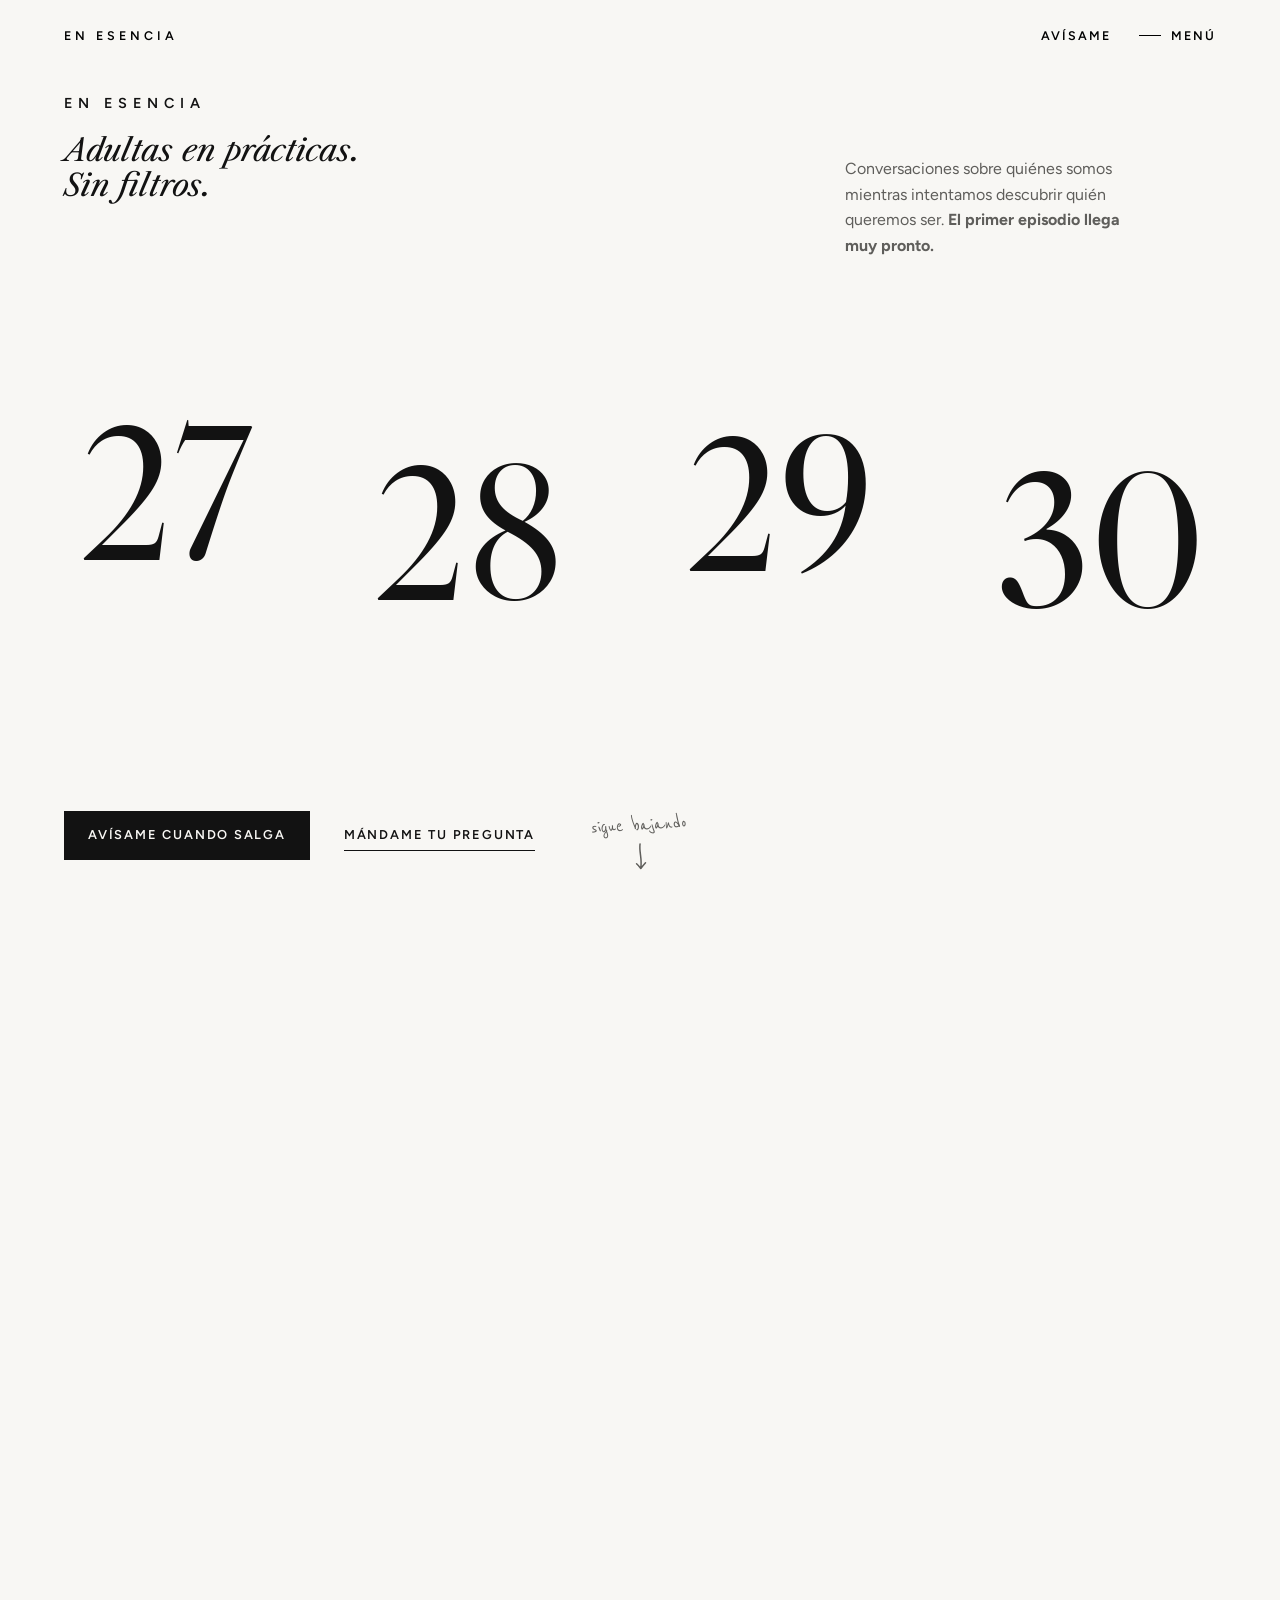
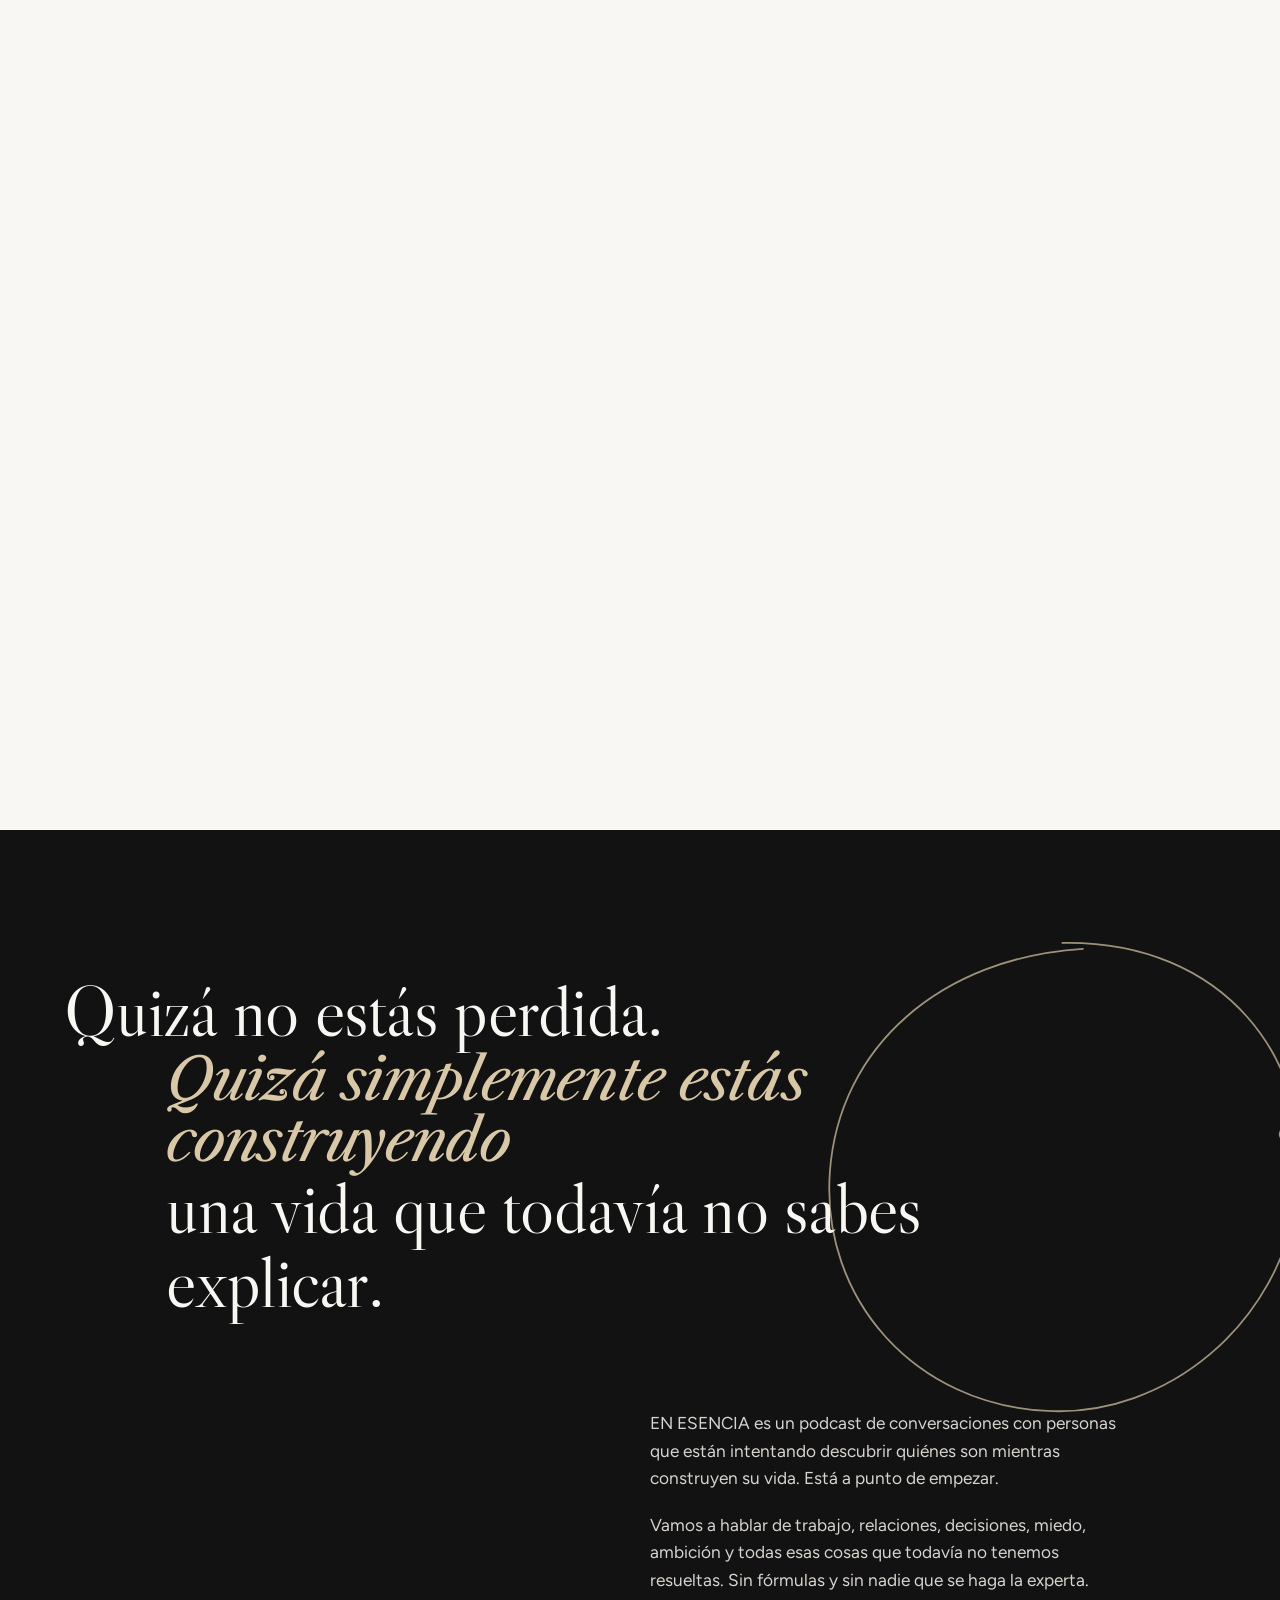
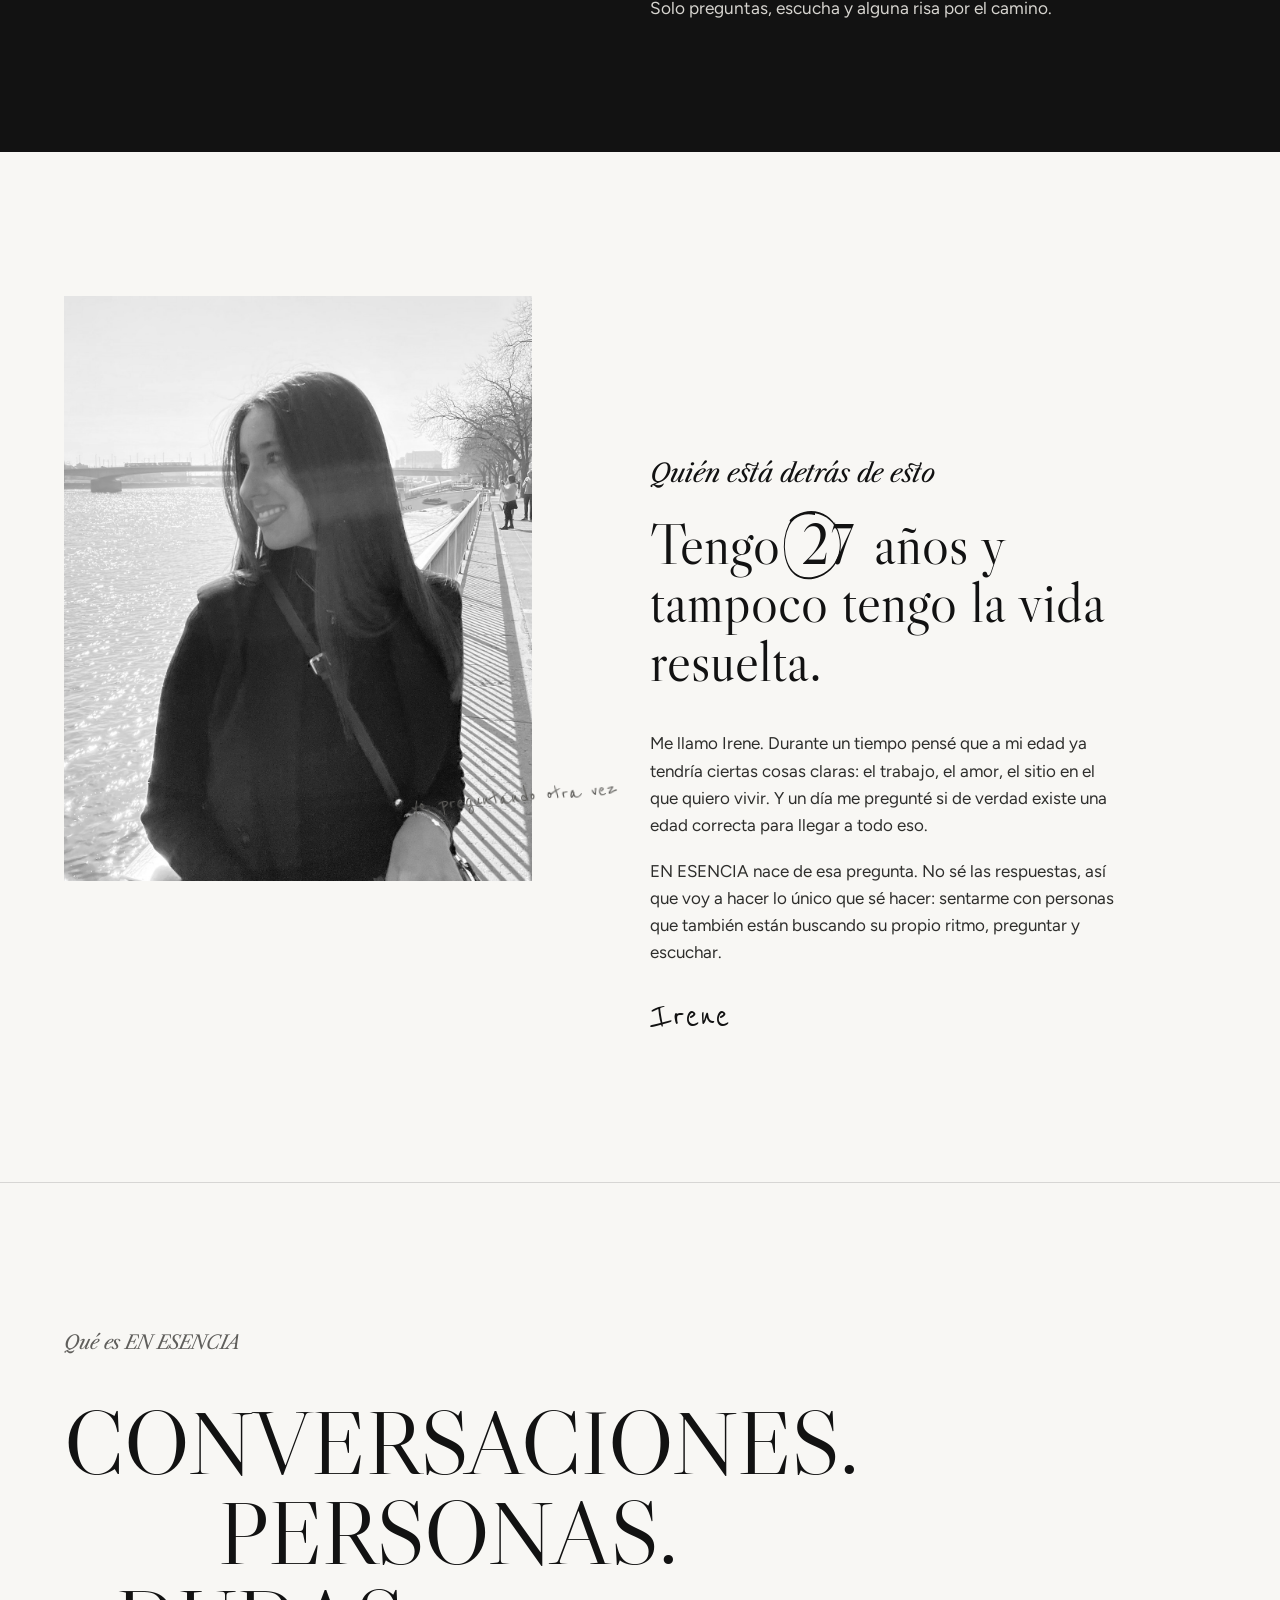
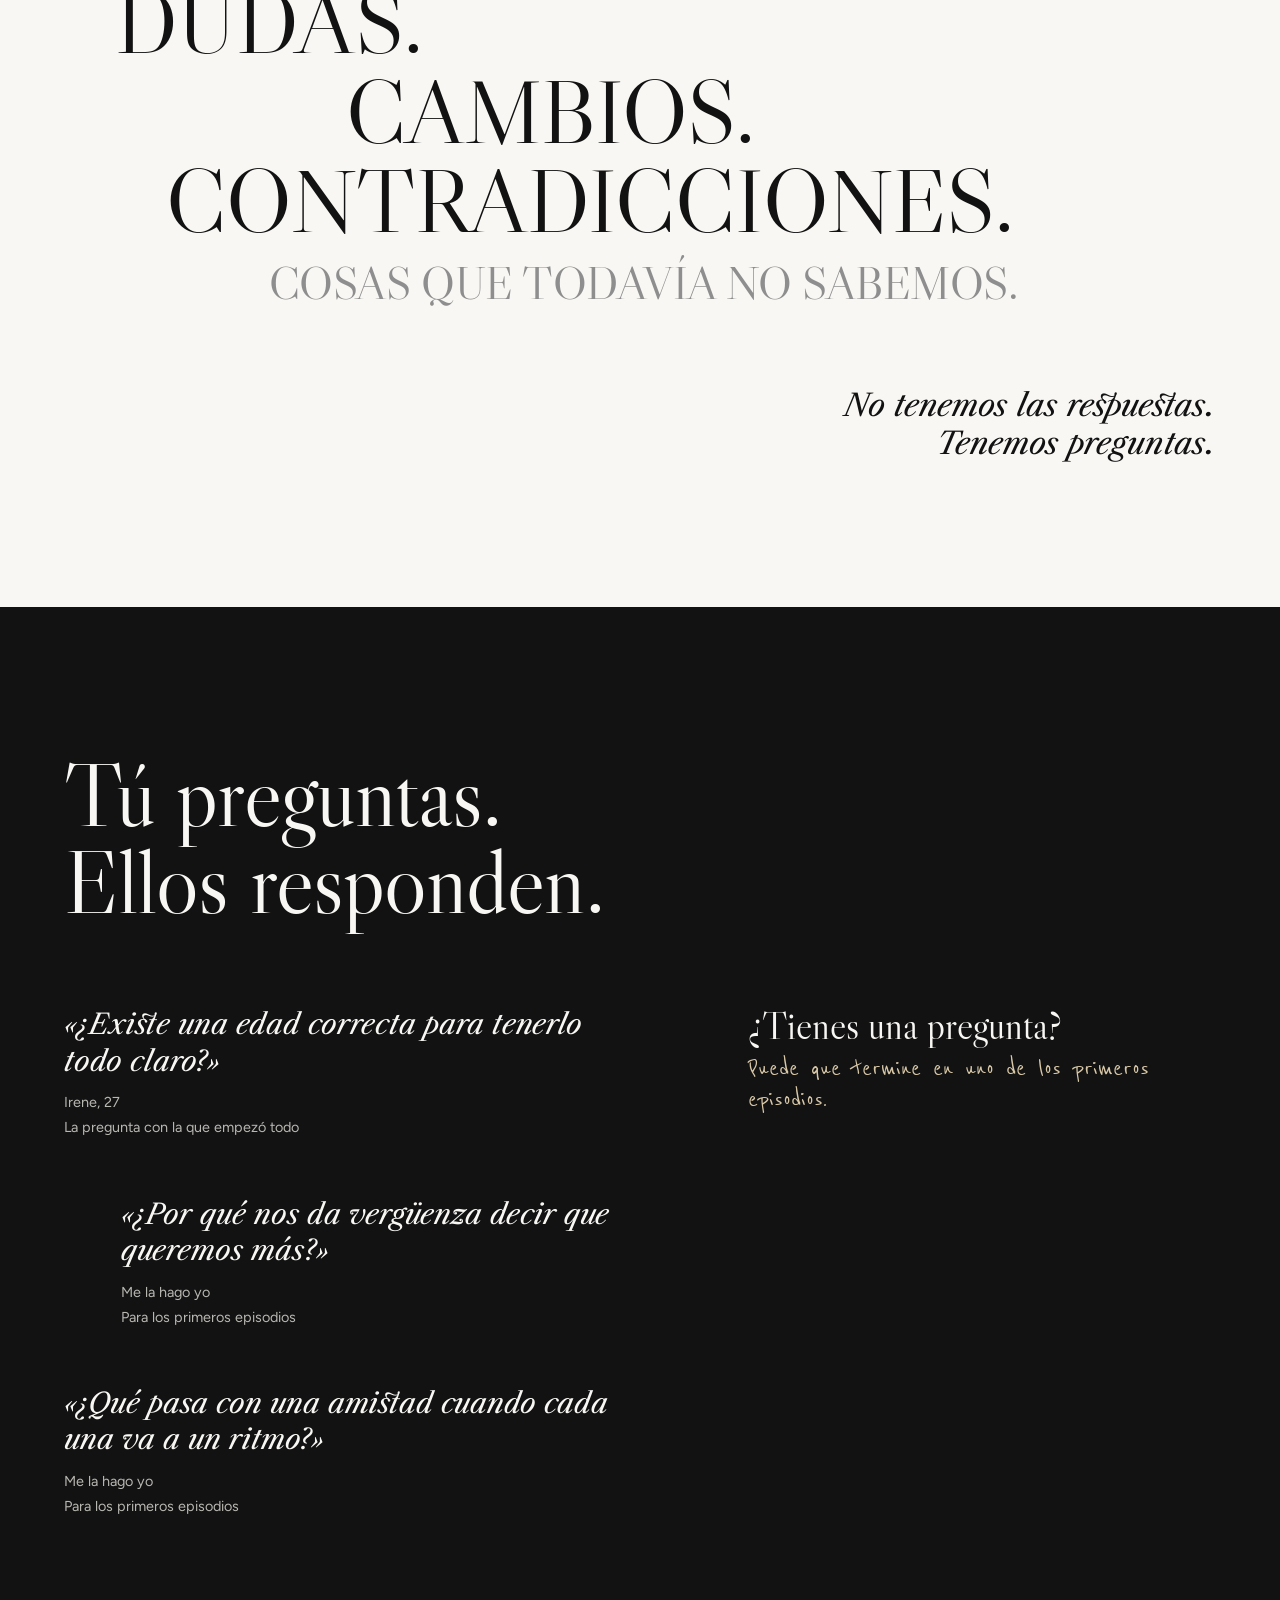
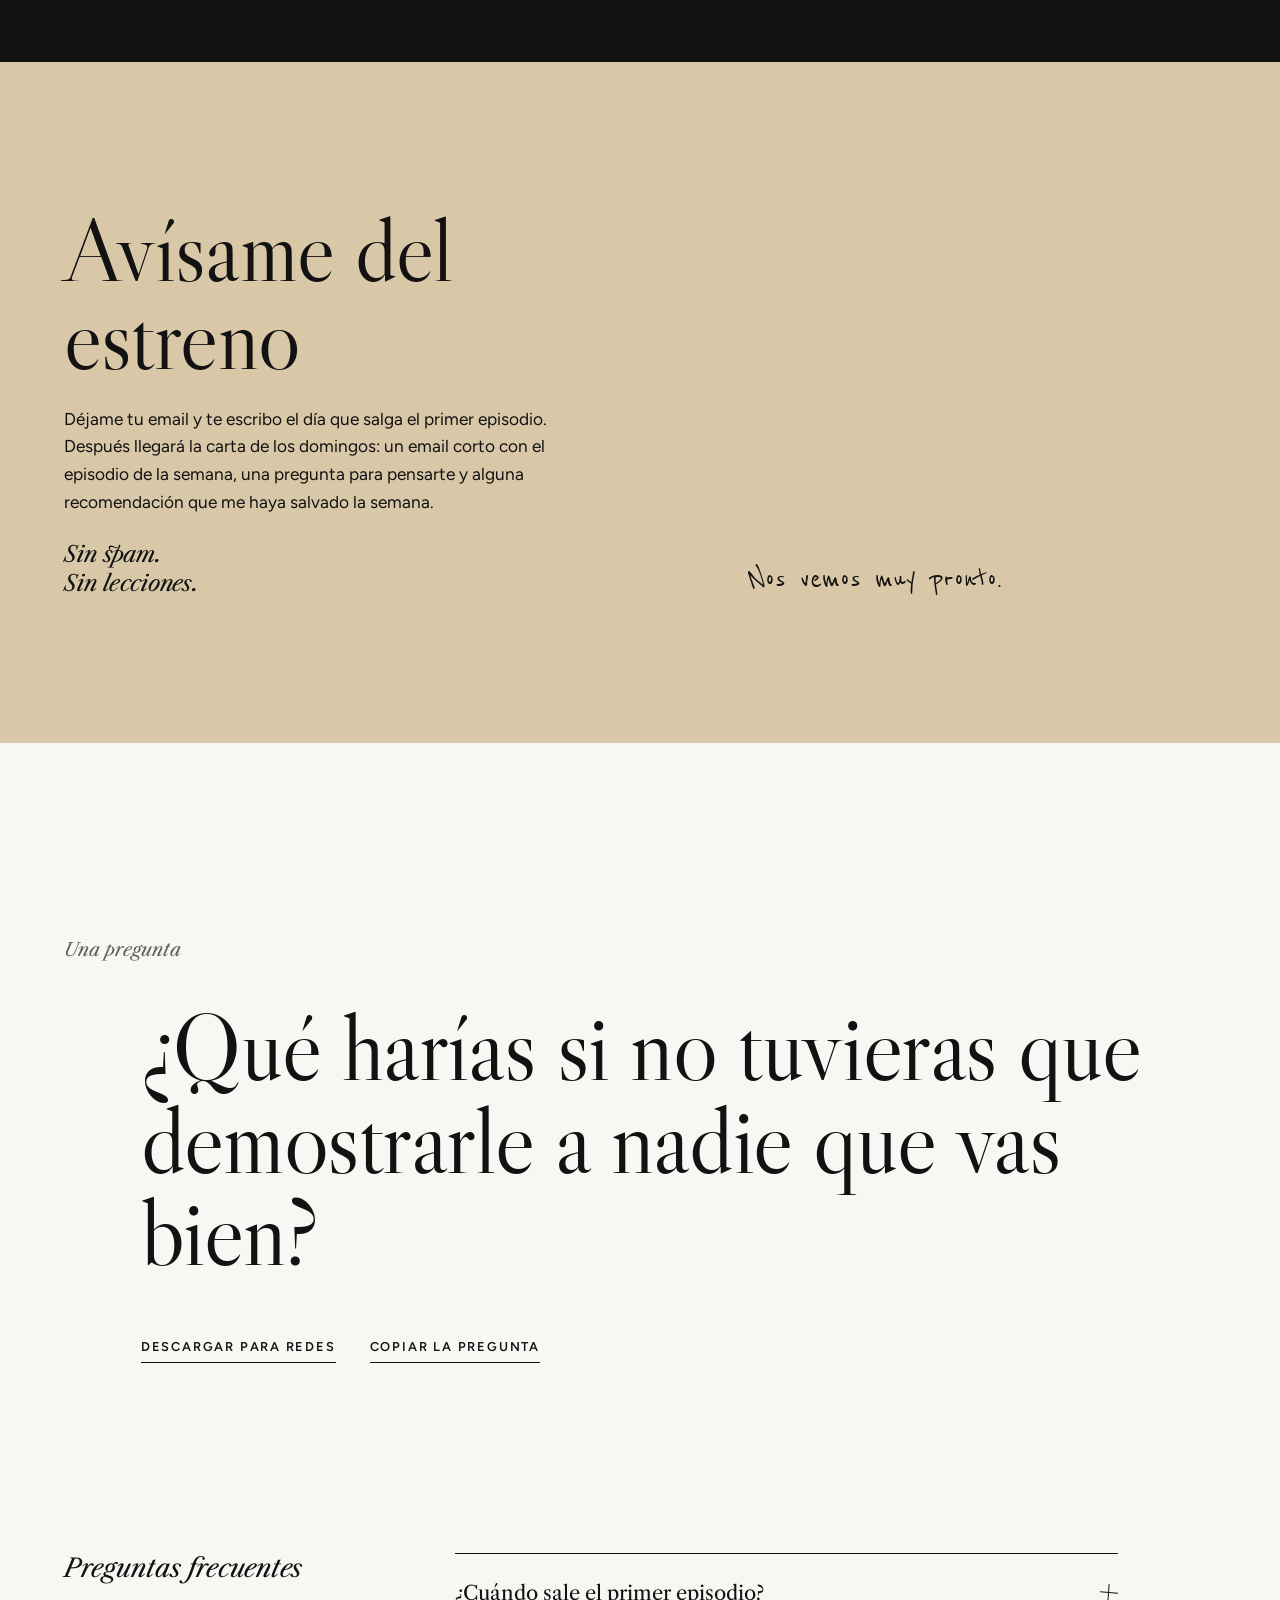
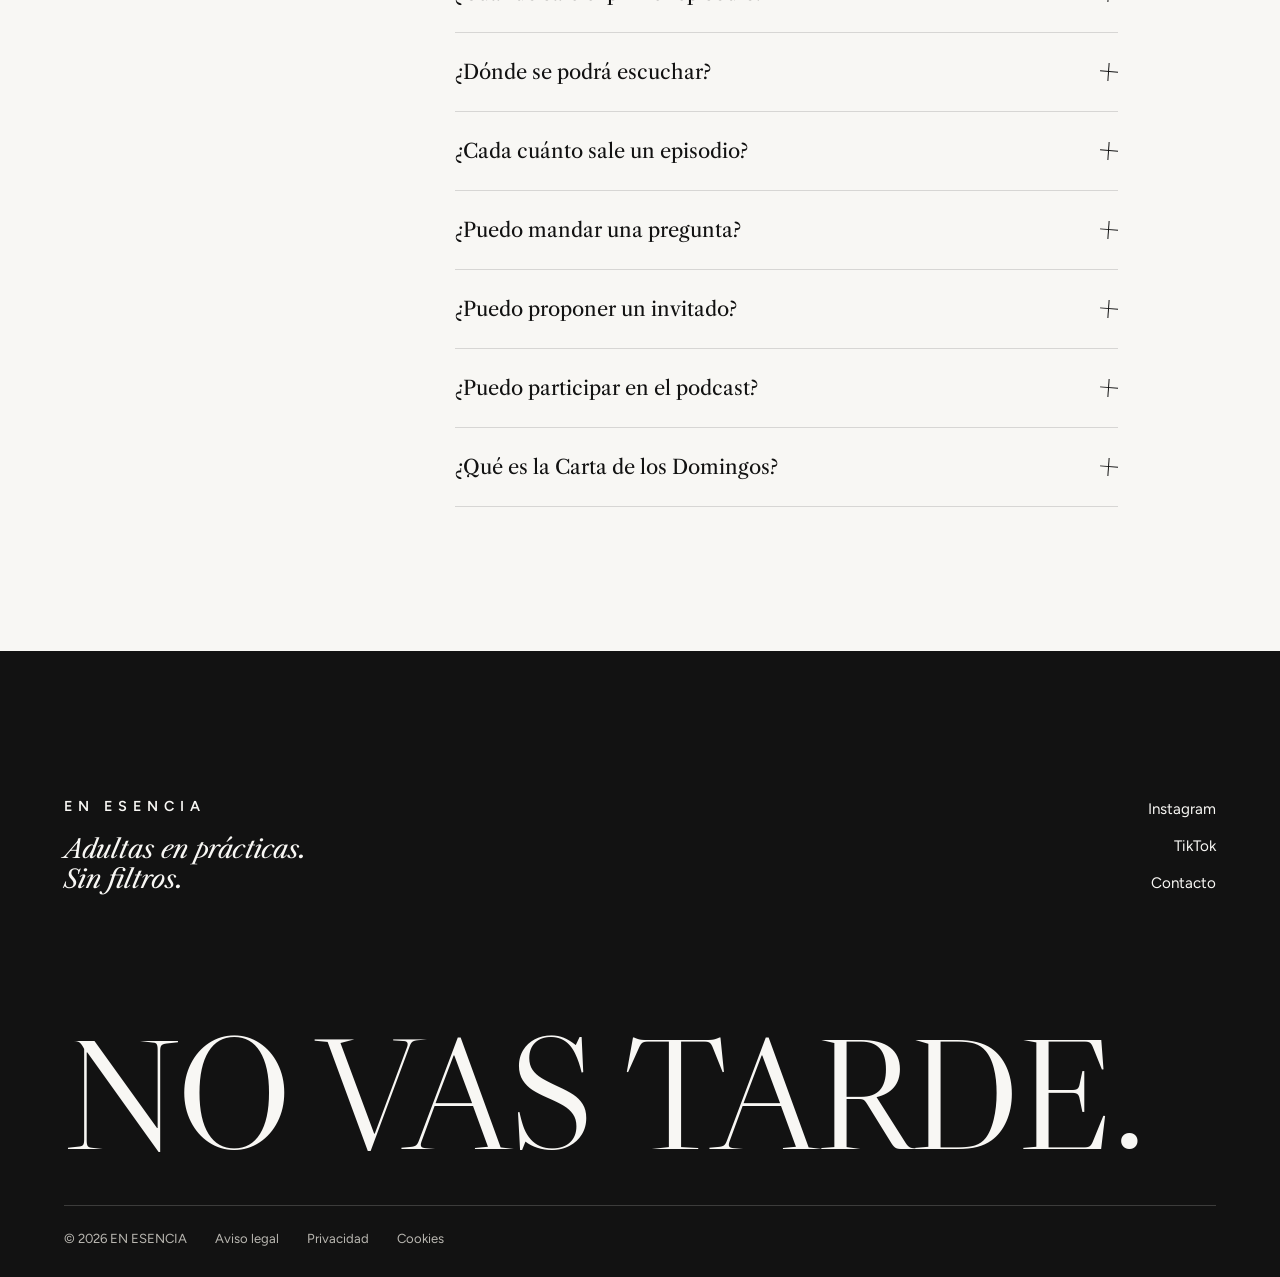
==== commit ce7698e2: "Versión «Muy pronto»: prelanzamiento sin episodios - Quita los bloques de episodios, invitadas y tes" ====
--- a/index.html
+++ b/index.html
@@ -3,12 +3,18 @@
 <head>
   <meta charset="UTF-8">
   <meta name="viewport" content="width=device-width, initial-scale=1, viewport-fit=cover">
-  <title>EN ESENCIA · Adultas en proceso. Sin filtros.</title>
-  <meta name="description" content="EN ESENCIA es un podcast de conversaciones sobre quiénes somos mientras intentamos descubrir quién queremos ser. No vas tarde. Vas a tu tiempo.">
+  <title>EN ESENCIA · Muy pronto · Adultas en prácticas. Sin filtros.</title>
+  <meta name="description" content="EN ESENCIA es un podcast de conversaciones sobre quiénes somos mientras intentamos descubrir quién queremos ser. El primer episodio llega muy pronto.">
   <meta name="theme-color" content="#F8F7F4">
-  <meta property="og:title" content="EN ESENCIA · Adultas en proceso. Sin filtros.">
-  <meta property="og:description" content="No vas tarde. Vas a tu tiempo.">
-  <link rel="icon" href="img/favicon.svg" type="image/svg+xml">
+  <meta property="og:title" content="EN ESENCIA · Adultas en prácticas. Sin filtros.">
+  <meta property="og:description" content="Muy pronto. No vas tarde. Vas a tu tiempo.">
+  <link rel="icon" href="favicon.ico" sizes="48x48">
+  <link rel="icon" href="favicon.svg" type="image/svg+xml">
+  <link rel="icon" type="image/png" sizes="32x32" href="favicon-32x32.png">
+  <link rel="icon" type="image/png" sizes="16x16" href="favicon-16x16.png">
+  <link rel="apple-touch-icon" sizes="180x180" href="apple-touch-icon.png">
+  <link rel="mask-icon" href="safari-pinned-tab.svg" color="#1C1B19">
+  <link rel="manifest" href="site.webmanifest">
 
   <link rel="preconnect" href="https://fonts.googleapis.com">
   <link rel="preconnect" href="https://fonts.gstatic.com" crossorigin>
@@ -22,7 +28,7 @@
   <header class="cabecera">
     <a class="cabecera-marca" href="#inicio" aria-label="EN ESENCIA, volver al inicio">EN ESENCIA</a>
     <div class="cabecera-acciones">
-      <a class="cabecera-escuchar" href="#ultimo">Escuchar</a>
+      <a class="cabecera-escuchar" href="#carta">Avísame</a>
       <button class="boton-menu" type="button" aria-expanded="false" aria-controls="menu">Menú</button>
     </div>
   </header>
@@ -30,12 +36,10 @@
   <div class="menu" id="menu" hidden>
     <nav aria-label="Principal">
       <ul class="menu-lista">
-        <li><a href="#ultimo">El último episodio</a></li>
-        <li><a href="#episodios">Todos los episodios</a></li>
-        <li><a href="#personas">Las personas</a></li>
+        <li><a href="#manifiesto">Qué es EN ESENCIA</a></li>
         <li><a href="#sobre-mi">Quién está detrás</a></li>
         <li><a href="#preguntas">Tus preguntas</a></li>
-        <li><a href="#carta">La carta de los domingos</a></li>
+        <li><a href="#carta">Avísame del estreno</a></li>
         <li><a href="#faq">Preguntas frecuentes</a></li>
       </ul>
     </nav>
@@ -49,10 +53,10 @@
       <div class="hero-pin">
         <div class="hero-cabeza">
           <h1 id="titulo-marca" class="hero-marca">EN ESENCIA</h1>
-          <p class="hero-tagline">Adultas en proceso.<br>Sin filtros.</p>
-        </div>
-
-        <p class="hero-sub">Conversaciones sobre quiénes somos mientras intentamos descubrir quién queremos ser.</p>
+          <p class="hero-tagline">Adultas en prácticas.<br>Sin filtros.</p>
+        </div>
+
+        <p class="hero-sub">Conversaciones sobre quiénes somos mientras intentamos descubrir quién queremos ser. <strong>El primer episodio llega muy pronto.</strong></p>
 
         <div class="edades" aria-hidden="true">
           <span class="edad"><span class="edad-num">27</span></span>
@@ -72,8 +76,8 @@
         </p>
 
         <div class="hero-ctas">
-          <a class="boton" href="#ultimo">Escuchar el último episodio</a>
-          <a class="enlace-subrayado" href="#episodios">Ver todos los episodios</a>
+          <a class="boton" href="#carta">Avísame cuando salga</a>
+          <a class="enlace-subrayado" href="#preguntas">Mándame tu pregunta</a>
         </div>
 
         <p class="hero-pista mano" aria-hidden="true">
@@ -100,69 +104,19 @@
       </blockquote>
 
       <div class="manifiesto-texto revelar">
-        <p>EN ESENCIA es un podcast de conversaciones con personas que están intentando descubrir quiénes son mientras construyen su vida.</p>
-        <p>Hablamos de trabajo, relaciones, decisiones, miedo, ambición y todas esas cosas que todavía no tenemos resueltas. Sin fórmulas y sin nadie que se haga la experta. Solo preguntas, escucha y alguna risa por el camino.</p>
-      </div>
-    </section>
-
-    <!-- ================= 3. ÚLTIMO EPISODIO ================= -->
-    <section class="ultimo" id="ultimo" aria-labelledby="titulo-ultimo">
-      <div class="ultimo-foto revelar">
-        <span class="ultimo-numero" id="ultimo-numero" aria-hidden="true"></span>
-        <img id="ultimo-img" src="" alt="" width="800" height="1000">
-        <p class="ultimo-nota mano" aria-hidden="true">
-          <svg viewBox="0 0 80 40" class="flecha-lado"><path d="M76 8 C 58 4, 30 10, 8 30 M8 30 C 10 24, 12 20, 13 16 M8 30 C 14 30, 18 30, 22 31"/></svg>
-          <span id="ultimo-anotacion"></span>
-        </p>
-      </div>
-
-      <div class="ultimo-texto">
-        <h2 id="titulo-ultimo" class="titulo-seccion revelar">El último episodio</h2>
-        <p class="ultimo-meta revelar" id="ultimo-meta"></p>
-        <h3 class="ultimo-titulo revelar" id="ultimo-titulo"></h3>
-        <p class="ultimo-desc revelar" id="ultimo-desc"></p>
-
-        <div class="reproductor revelar" id="reproductor">
-          <button class="boton" type="button" id="btn-play" aria-pressed="false">Escuchar</button>
-          <div class="linea-tiempo">
-            <label for="posicion" class="sr-only">Posición del episodio</label>
-            <input type="range" id="posicion" min="0" max="100" value="0" step="1">
-            <p class="tiempos"><span id="t-actual">0:00</span><span id="t-total">0:00</span></p>
-          </div>
-        </div>
-
-        <p class="plataformas revelar">
-          <span>También en</span>
-          <a class="enlace-subrayado" id="enlace-spotify" href="#" target="_blank" rel="noopener">Spotify</a>
-          <a class="enlace-subrayado" id="enlace-apple" href="#" target="_blank" rel="noopener">Apple Podcasts</a>
-          <a class="enlace-subrayado" id="enlace-youtube" href="#" target="_blank" rel="noopener">YouTube</a>
-        </p>
-      </div>
-    </section>
-
-    <!-- ================= 4. TODOS LOS EPISODIOS ================= -->
-    <section class="archivo" id="episodios" aria-labelledby="titulo-archivo">
-      <div class="archivo-cabeza">
-        <h2 id="titulo-archivo" class="titulo-seccion revelar">Todos los episodios</h2>
-        <p class="archivo-intro revelar" id="archivo-intro">Un archivo de conversaciones. Pasa por encima de cada una para escuchar una frase.</p>
-      </div>
-      <ol class="archivo-lista" id="archivo-lista" reversed></ol>
-    </section>
-
-    <!-- ================= 5. LAS PERSONAS ================= -->
-    <section class="personas" id="personas" aria-labelledby="titulo-personas">
-      <div class="personas-cabeza">
-        <h2 id="titulo-personas" class="titulo-seccion revelar">Las personas detrás de EN ESENCIA</h2>
-        <p class="revelar">Cada conversación me dejó algo. Esto es lo más parecido a un álbum que tengo.</p>
-      </div>
-      <ul class="tablero" id="tablero"></ul>
-      <p class="personas-pista mano" aria-hidden="true">desliza para ver más</p>
-    </section>
+        <p>EN ESENCIA es un podcast de conversaciones con personas que están intentando descubrir quiénes son mientras construyen su vida. Está a punto de empezar.</p>
+        <p>Vamos a hablar de trabajo, relaciones, decisiones, miedo, ambición y todas esas cosas que todavía no tenemos resueltas. Sin fórmulas y sin nadie que se haga la experta. Solo preguntas, escucha y alguna risa por el camino.</p>
+      </div>
+    </section>
+
+    <!-- (Prelanzamiento) Los bloques 3 «El último episodio», 4 «Todos los episodios»
+         y 5 «Las personas» vuelven cuando salga el primer episodio.
+         Están en la copia de seguridad de la versión completa. -->
 
     <!-- ================= 6. SOBRE MÍ ================= -->
     <section class="sobre" id="sobre-mi" aria-labelledby="titulo-sobre">
       <figure class="sobre-foto revelar">
-        <img src="img/irene.svg" alt="Irene Romera, creadora de EN ESENCIA, sentada junto a una ventana" width="800" height="1000" loading="lazy">
+        <img src="img/irene.jpg" alt="Irene Romera, creadora de EN ESENCIA, sonriendo junto a un río en un día de sol" width="1200" height="1500" loading="lazy">
         <figcaption class="mano">yo, preguntando otra vez</figcaption>
       </figure>
 
@@ -179,7 +133,7 @@
         </p>
         <div class="sobre-parrafos revelar">
           <p>Me llamo Irene. Durante un tiempo pensé que a mi edad ya tendría ciertas cosas claras: el trabajo, el amor, el sitio en el que quiero vivir. Y un día me pregunté si de verdad existe una edad correcta para llegar a todo eso.</p>
-          <p>EN ESENCIA nace de esa pregunta. No sé las respuestas, así que hago lo único que sé hacer: sentarme con personas que también están buscando su propio ritmo, preguntar y escuchar.</p>
+          <p>EN ESENCIA nace de esa pregunta. No sé las respuestas, así que voy a hacer lo único que sé hacer: sentarme con personas que también están buscando su propio ritmo, preguntar y escuchar.</p>
         </div>
         <p class="firma mano revelar">Irene</p>
       </div>
@@ -208,7 +162,7 @@
 
         <div class="preguntas-form">
           <h3 class="revelar">¿Tienes una pregunta?</h3>
-          <p class="mano preguntas-nota revelar">Puede que termine en un episodio.</p>
+          <p class="mano preguntas-nota revelar">Puede que termine en uno de los primeros episodios.</p>
 
           <form id="form-pregunta" class="formulario revelar" novalidate>
             <div class="campos-fila">
@@ -233,7 +187,7 @@
 
             <div class="campo campo-check">
               <input type="checkbox" id="p-autorizo" name="autorizo" required aria-describedby="p-autorizo-error">
-              <label for="p-autorizo">Autorizo que mi pregunta se lea en un episodio (sin apellidos) y acepto la <a href="#faq">política de privacidad</a>.</label>
+              <label for="p-autorizo">Autorizo que mi pregunta se lea en un episodio (sin apellidos) y acepto la <a href="privacidad.html">política de privacidad</a>.</label>
               <p class="error" id="p-autorizo-error"></p>
             </div>
 
@@ -249,23 +203,14 @@
       </div>
     </section>
 
-    <!-- ================= 9. LO QUE NOS DECÍS ================= -->
-    <section class="testimonios" id="testimonios" aria-labelledby="titulo-testimonios">
-      <h2 id="titulo-testimonios" class="titulo-seccion revelar">Lo que nos decís</h2>
-      <div class="testimonios-lista">
-        <figure class="testimonio t1 revelar"><blockquote>«Me hizo pensar en algo que llevaba meses evitando.»</blockquote><figcaption>Marta, 27</figcaption></figure>
-        <figure class="testimonio t2 revelar"><blockquote>«Lo escucho andando, sin prisa, como quien llama a una amiga.»</blockquote><figcaption>Claudia, 30</figcaption></figure>
-        <figure class="testimonio t3 revelar"><blockquote>«Por fin alguien que pregunta en vez de dar consejos.»</blockquote><figcaption>Julia, 29</figcaption></figure>
-        <figure class="testimonio t4 revelar"><blockquote>«Tengo 44 y me he sentido igual de dentro. Esto no va de edades.»</blockquote><figcaption>Rocío, 44</figcaption></figure>
-        <figure class="testimonio t5 revelar"><blockquote>«Terminé el episodio y le mandé un audio a mi hermana.»</blockquote><figcaption>Inés, 25</figcaption></figure>
-      </div>
-    </section>
+    <!-- (Prelanzamiento) El bloque 9 «Lo que nos decís» vuelve cuando haya
+         opiniones reales de oyentes. -->
 
     <!-- ================= 10. CARTA DE LOS DOMINGOS ================= -->
     <section class="carta" id="carta" aria-labelledby="titulo-carta">
       <div class="carta-texto">
-        <h2 id="titulo-carta" class="titulo-grande revelar">La carta de los domingos</h2>
-        <p class="revelar">Un email corto cada domingo con el episodio de la semana, una pregunta para pensarte y alguna recomendación que me haya salvado la semana.</p>
+        <h2 id="titulo-carta" class="titulo-grande revelar">Avísame del estreno</h2>
+        <p class="revelar">Déjame tu email y te escribo el día que salga el primer episodio. Después llegará la carta de los domingos: un email corto con el episodio de la semana, una pregunta para pensarte y alguna recomendación que me haya salvado la semana.</p>
         <p class="carta-sin revelar">Sin spam.<br>Sin lecciones.</p>
       </div>
 
@@ -275,16 +220,16 @@
             <label for="c-email">Tu email</label>
             <div class="carta-linea">
               <input type="email" id="c-email" name="email" autocomplete="email" required placeholder="nombre@correo.com" aria-describedby="c-email-error">
-              <button class="boton boton-oscuro" type="submit">Quiero la carta</button>
+              <button class="boton boton-oscuro" type="submit">Avísame</button>
             </div>
             <p class="error" id="c-email-error"></p>
           </div>
         </form>
         <div class="confirmacion" id="ok-carta" tabindex="-1" hidden>
           <p class="confirmacion-titulo">Hecho.</p>
-          <p>Te he mandado un email para confirmar la suscripción. Mira también en promociones, por si acaso.</p>
-        </div>
-        <p class="carta-despedida mano revelar">Nos vemos los domingos.</p>
+          <p>Te escribiré el día del estreno. Mira también en promociones, por si acaso.</p>
+        </div>
+        <p class="carta-despedida mano revelar">Nos vemos muy pronto.</p>
       </div>
     </section>
 
@@ -304,12 +249,16 @@
       <h2 id="titulo-faq" class="titulo-seccion revelar">Preguntas frecuentes</h2>
       <div class="faq-lista revelar">
         <details>
-          <summary>¿Dónde puedo escuchar EN ESENCIA?</summary>
-          <p>En Spotify, Apple Podcasts y YouTube. El último episodio también lo tienes aquí mismo, más arriba.</p>
+          <summary>¿Cuándo sale el primer episodio?</summary>
+          <p>Muy pronto. Si me dejas tu email en «Avísame del estreno», te escribo ese mismo día.</p>
+        </details>
+        <details>
+          <summary>¿Dónde se podrá escuchar?</summary>
+          <p>En Spotify, Apple Podcasts y YouTube.</p>
         </details>
         <details>
           <summary>¿Cada cuánto sale un episodio?</summary>
-          <p>Cada semana, el domingo por la mañana. Llega a la vez que la carta.</p>
+          <p>La idea es un episodio cada semana, el domingo por la mañana, a la vez que la carta.</p>
         </details>
         <details>
           <summary>¿Puedo mandar una pregunta?</summary>
@@ -317,15 +266,15 @@
         </details>
         <details>
           <summary>¿Puedo proponer un invitado?</summary>
-          <p>Sí, y me encanta que lo hagas. Escribe a <a href="mailto:hola@enesenciapodcast.com">hola@enesenciapodcast.com</a> y cuéntame quién es y por qué crees que tiene algo que contar.</p>
+          <p>Sí, y me encanta que lo hagas. Escribe a <a href="mailto:enesenciapodcast@hotmail.com">enesenciapodcast@hotmail.com</a> y cuéntame quién es y por qué crees que tiene algo que contar.</p>
         </details>
         <details>
           <summary>¿Puedo participar en el podcast?</summary>
-          <p>Puede. No busco expertas, busco personas con una historia que todavía se está escribiendo. Escríbeme contándome la tuya en pocas líneas.</p>
+          <p>Puede. No busco expertas, busco personas con una historia que todavía se está escribiendo. Escríbeme a <a href="mailto:enesenciapodcast@hotmail.com">enesenciapodcast@hotmail.com</a> contándome la tuya en pocas líneas.</p>
         </details>
         <details>
           <summary>¿Qué es la Carta de los Domingos?</summary>
-          <p>Un email corto cada domingo con el episodio de la semana, una pregunta para pensarte y alguna recomendación. Te puedes dar de baja con un clic cuando quieras.</p>
+          <p>Un email corto cada domingo, cuando empiecen los episodios, con el episodio de la semana, una pregunta para pensarte y alguna recomendación. Te puedes dar de baja con un clic cuando quieras.</p>
         </details>
       </div>
     </section>
@@ -336,15 +285,13 @@
     <div class="pie-arriba">
       <div>
         <p class="pie-marca">EN ESENCIA</p>
-        <p class="pie-tagline">Adultas en proceso.<br>Sin filtros.</p>
+        <p class="pie-tagline">Adultas en prácticas.<br>Sin filtros.</p>
       </div>
       <nav aria-label="Redes y contacto">
         <ul class="pie-enlaces">
           <li><a href="#" target="_blank" rel="noopener">Instagram</a></li>
           <li><a href="#" target="_blank" rel="noopener">TikTok</a></li>
-          <li><a href="#" target="_blank" rel="noopener">Spotify</a></li>
-          <li><a href="#" target="_blank" rel="noopener">YouTube</a></li>
-          <li><a href="mailto:hola@enesenciapodcast.com">Contacto</a></li>
+          <li><a href="mailto:enesenciapodcast@hotmail.com">Contacto</a></li>
         </ul>
       </nav>
     </div>
@@ -353,9 +300,9 @@
 
     <div class="pie-legal">
       <span>© <span id="anio"></span> EN ESENCIA</span>
-      <a href="#">Aviso legal</a>
-      <a href="#">Privacidad</a>
-      <a href="#">Cookies</a>
+      <a href="aviso-legal.html">Aviso legal</a>
+      <a href="privacidad.html">Privacidad</a>
+      <a href="cookies.html">Cookies</a>
     </div>
   </footer>
 
--- a/css/estilos.css
+++ b/css/estilos.css
@@ -664,3 +664,9 @@
   .hero-pin { position: relative; }
   .claim-linea { opacity: 1 !important; transform: none !important; }
 }
+
+/* Formularios de Tally incrustados y aviso mientras no están activos */
+.formulario-externo { margin-top: 28px; }
+.formulario-externo iframe { display: block; width: 100%; min-height: 200px; }
+.formulario-pendiente { font-family: var(--serif); font-style: italic; font-size: clamp(1.2rem, 1.8vw, 1.5rem); line-height: 1.35; max-width: 32ch; }
+.formulario-pendiente a { text-decoration: underline; text-underline-offset: 4px; overflow-wrap: anywhere; }
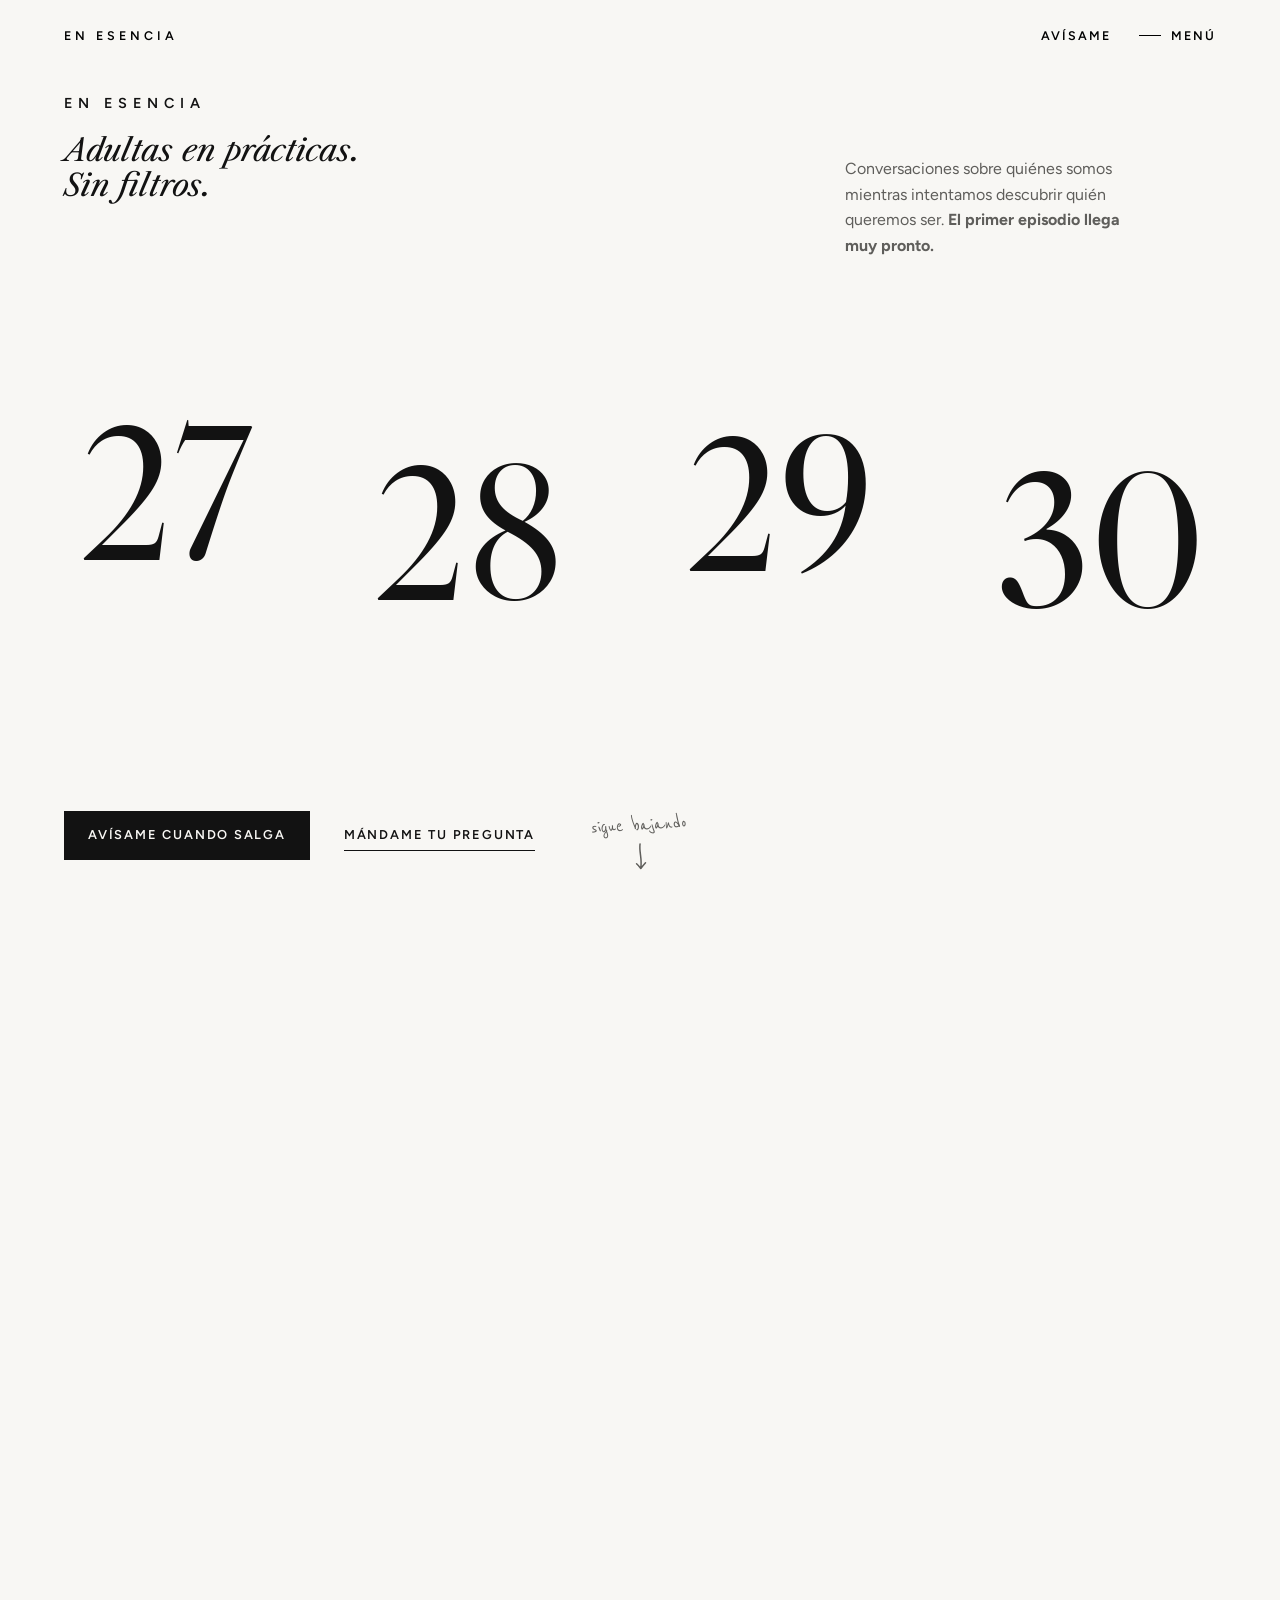
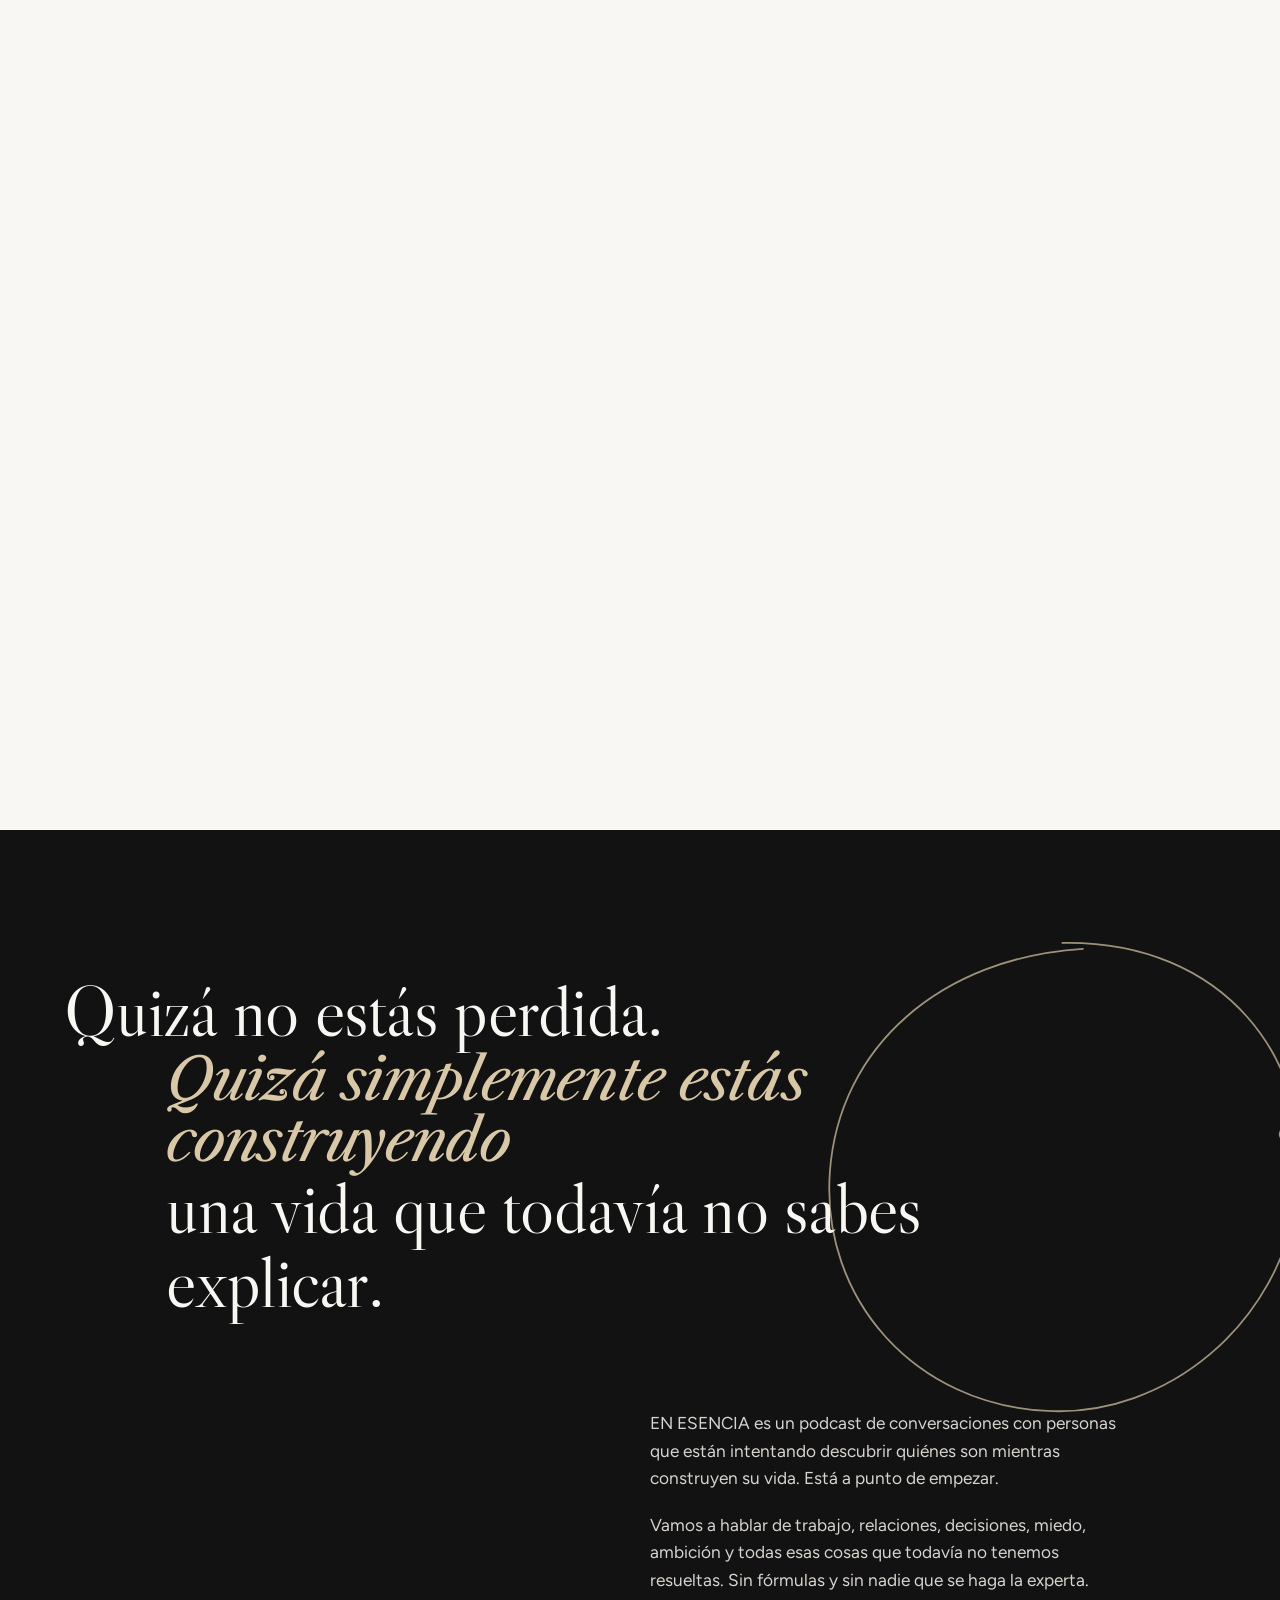
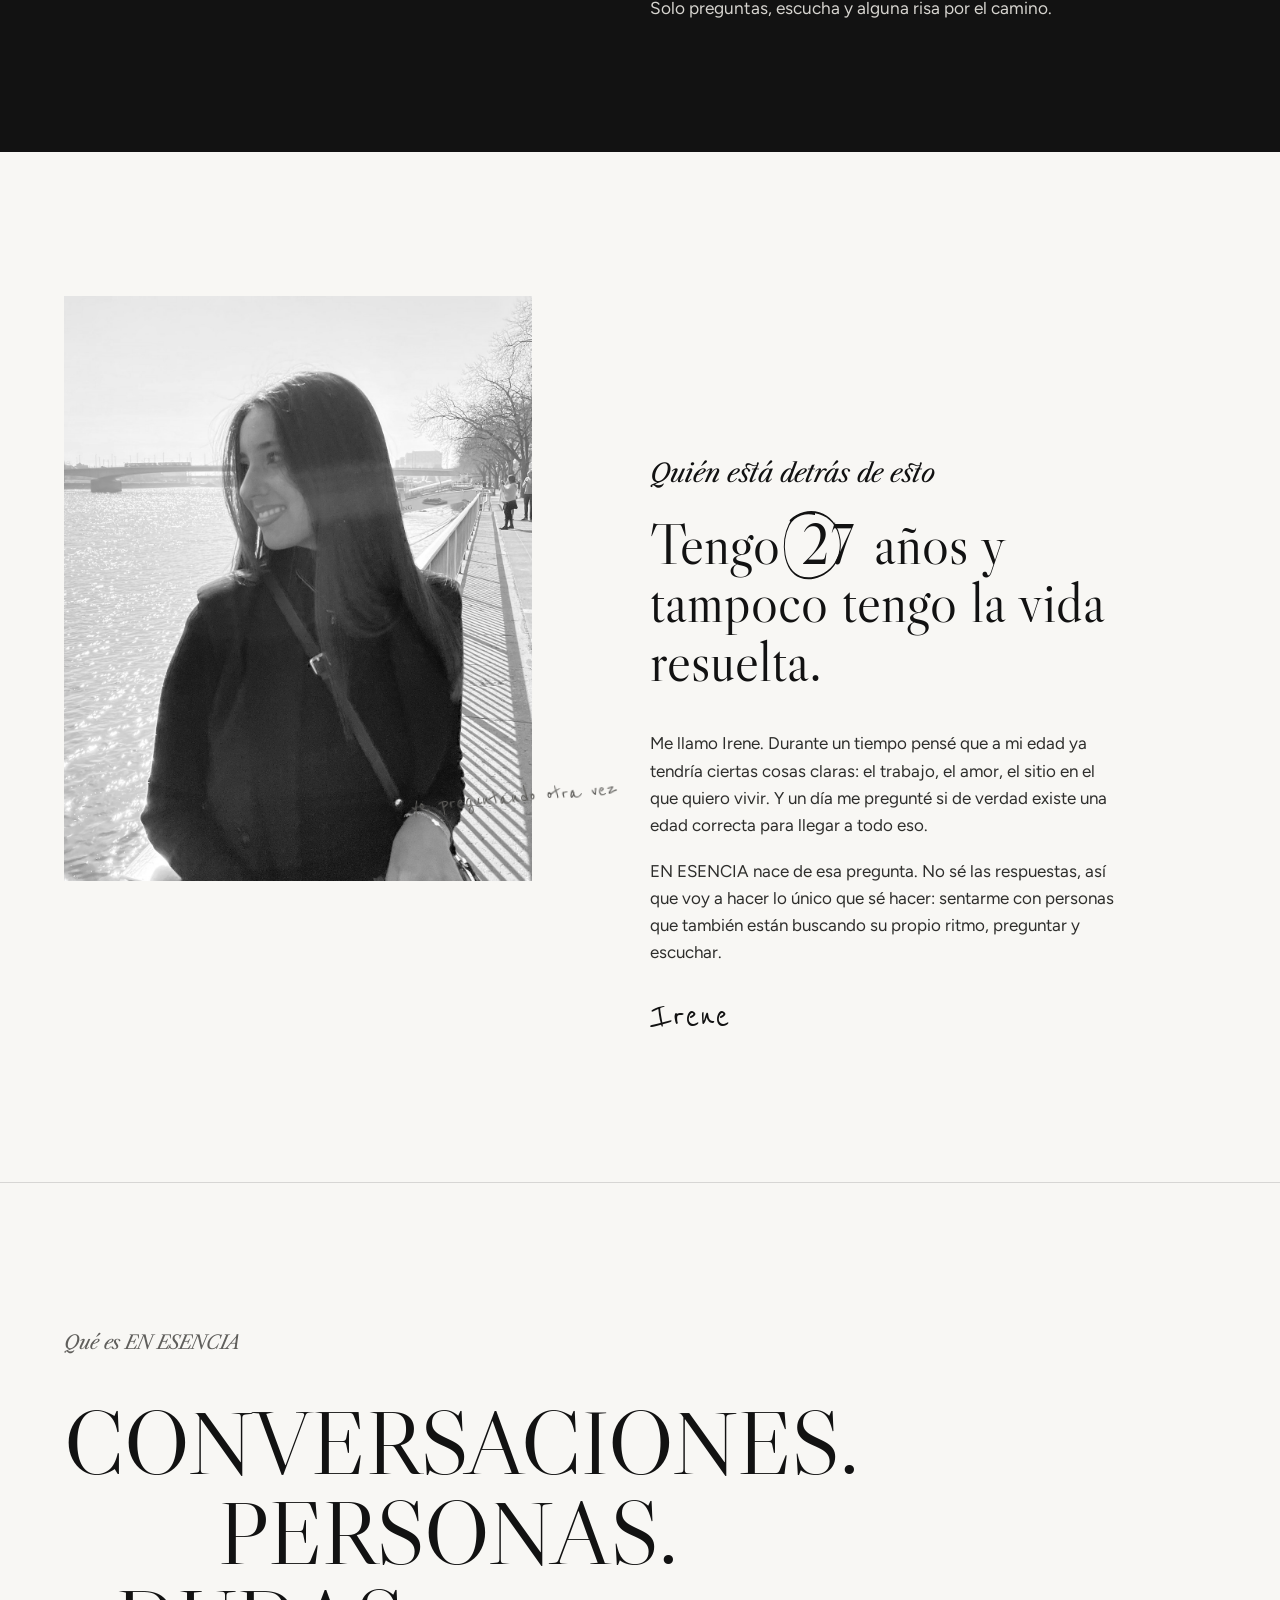
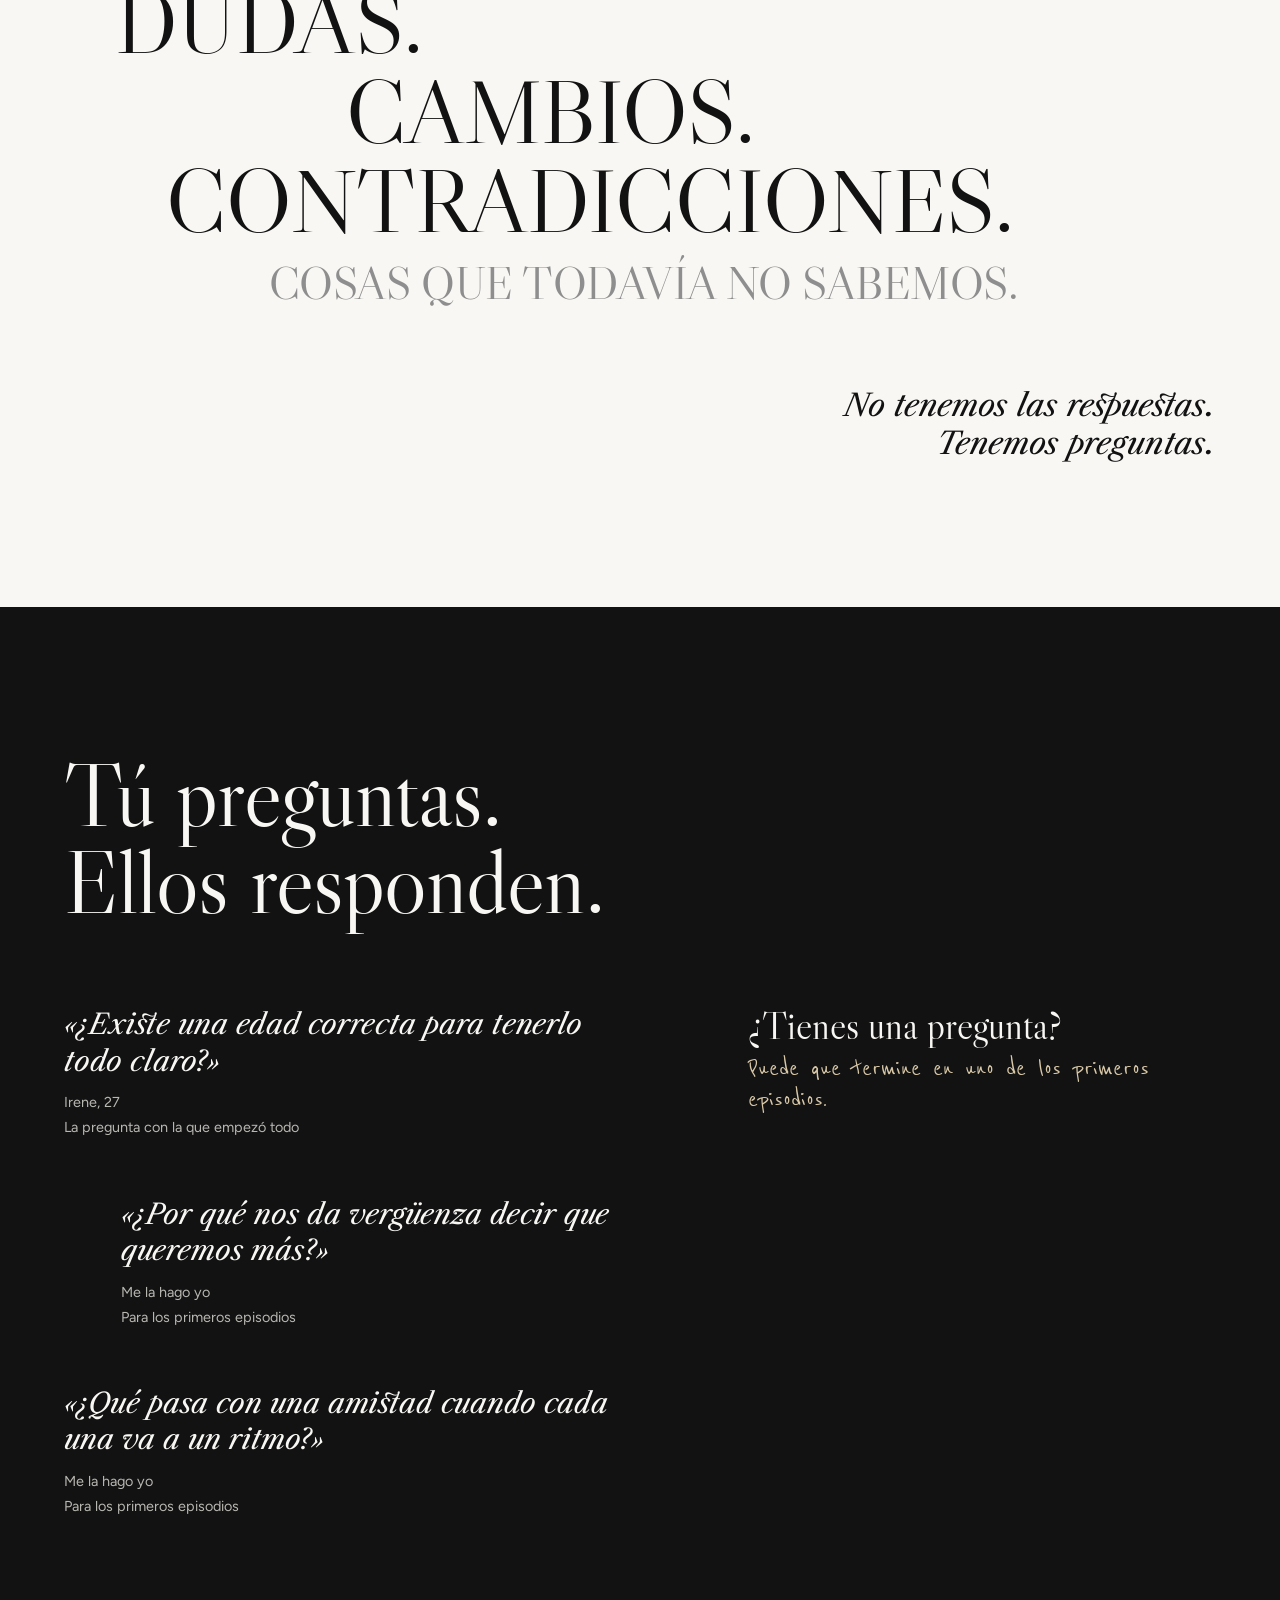
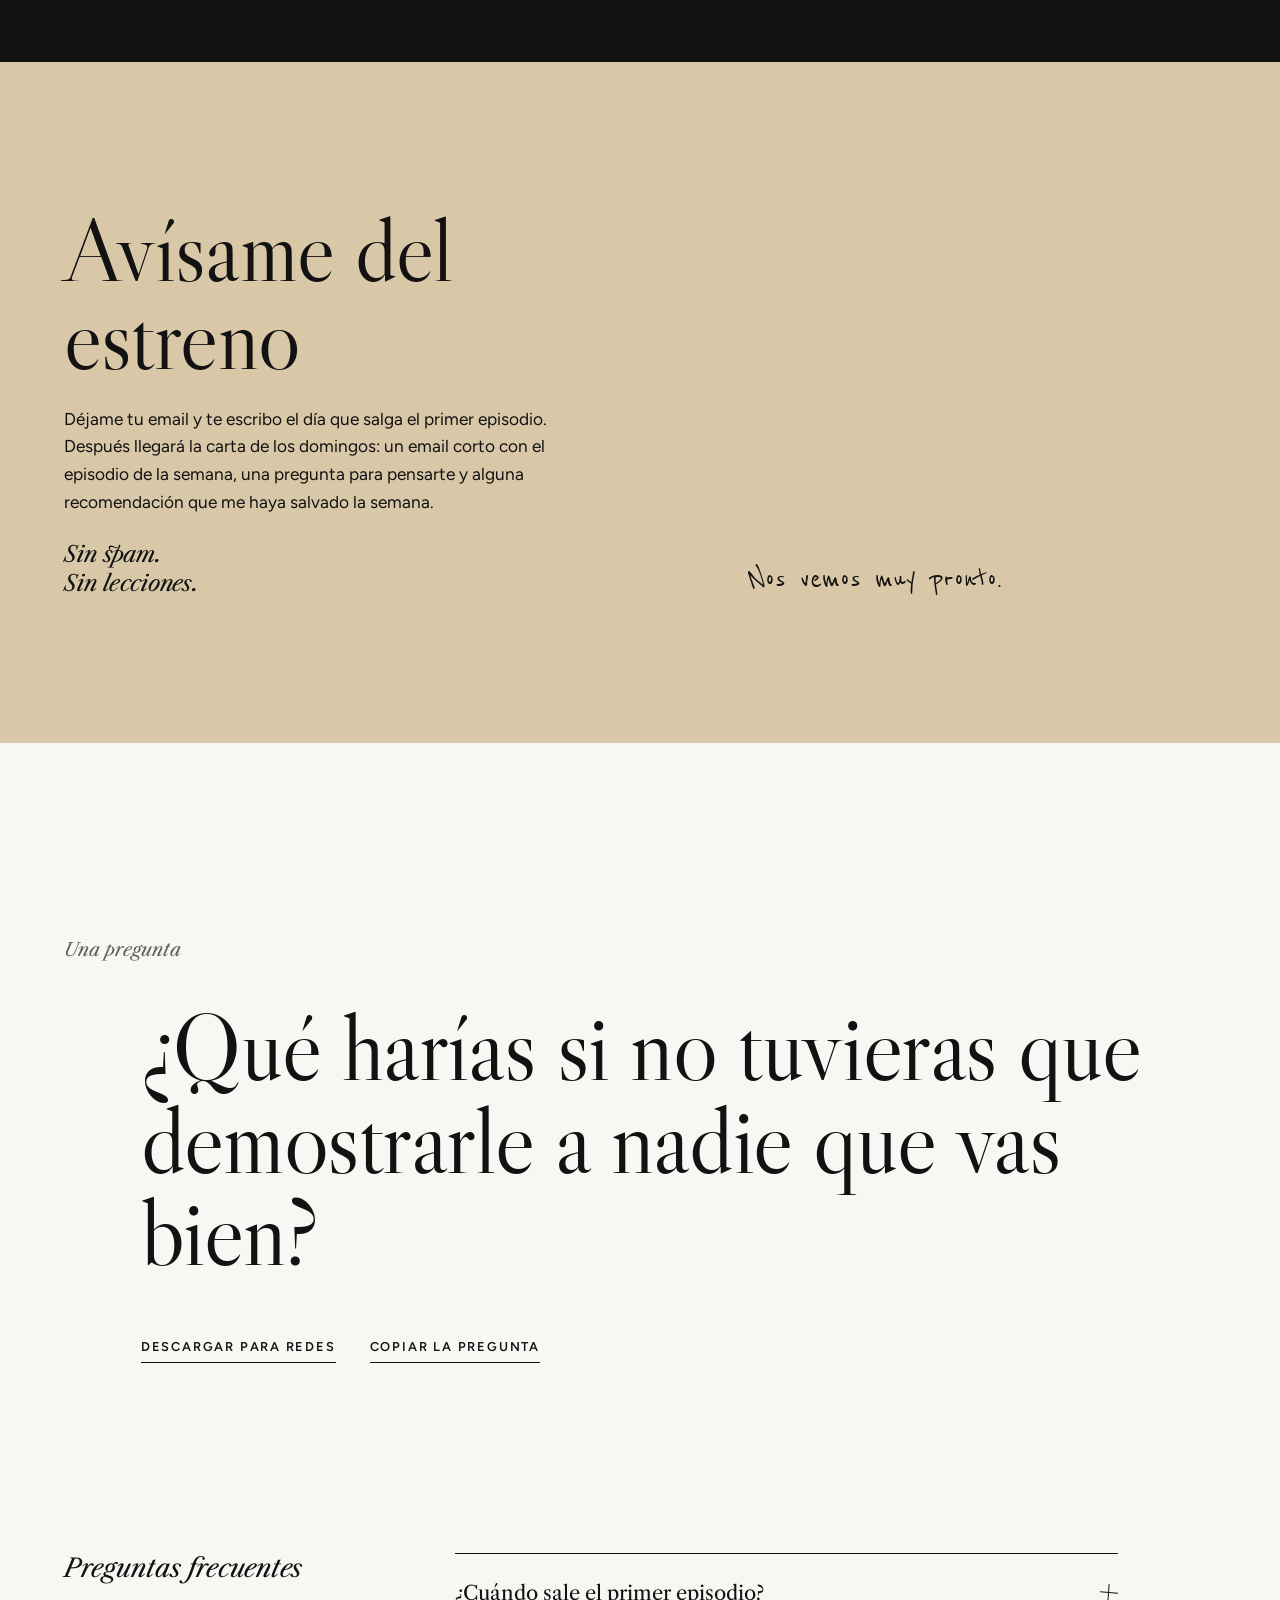
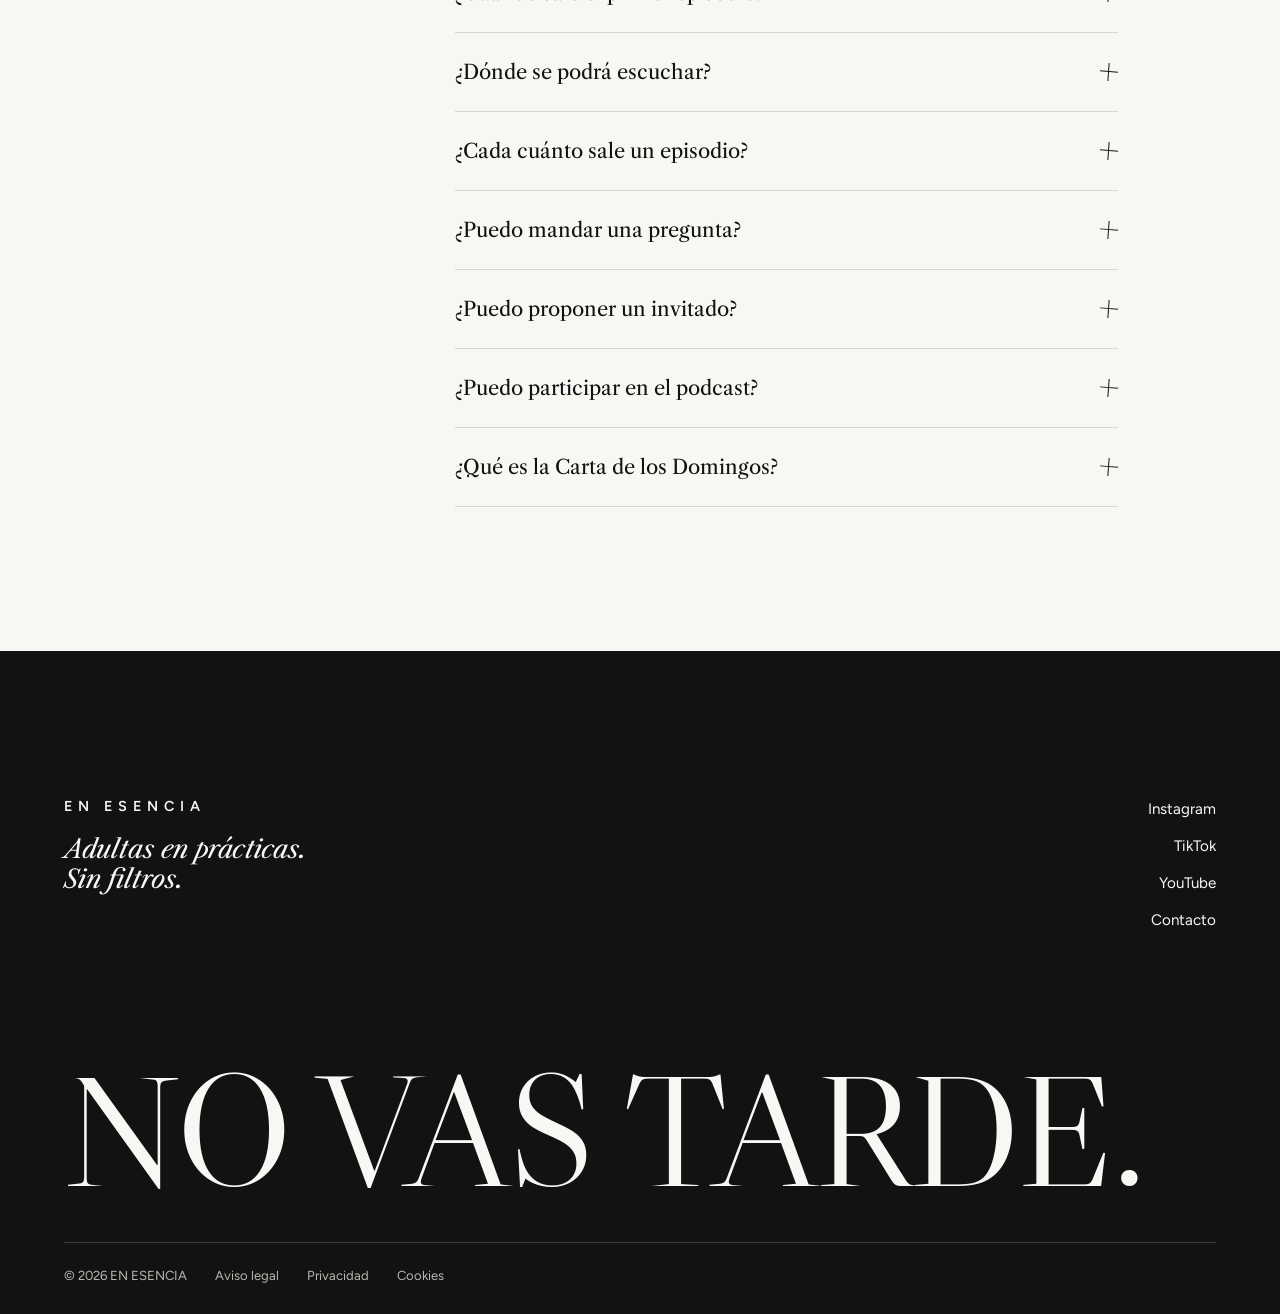
==== commit eb7aecb5: "Enlace al canal de YouTube en el pie Co-Authored-By: Claude Opus 5.5 <noreply@anthropic.com> Claude-" ====
--- a/index.html
+++ b/index.html
@@ -289,8 +289,9 @@
       </div>
       <nav aria-label="Redes y contacto">
         <ul class="pie-enlaces">
-          <li><a href="#" target="_blank" rel="noopener">Instagram</a></li>
-          <li><a href="#" target="_blank" rel="noopener">TikTok</a></li>
+          <li><a href="https://www.instagram.com/enesencia.podcast/" target="_blank" rel="noopener">Instagram</a></li>
+          <li><a href="https://www.tiktok.com/@enesencia.podcast" target="_blank" rel="noopener">TikTok</a></li>
+          <li><a href="https://www.youtube.com/@enesenciapodcast" target="_blank" rel="noopener">YouTube</a></li>
           <li><a href="mailto:enesenciapodcast@hotmail.com">Contacto</a></li>
         </ul>
       </nav>
